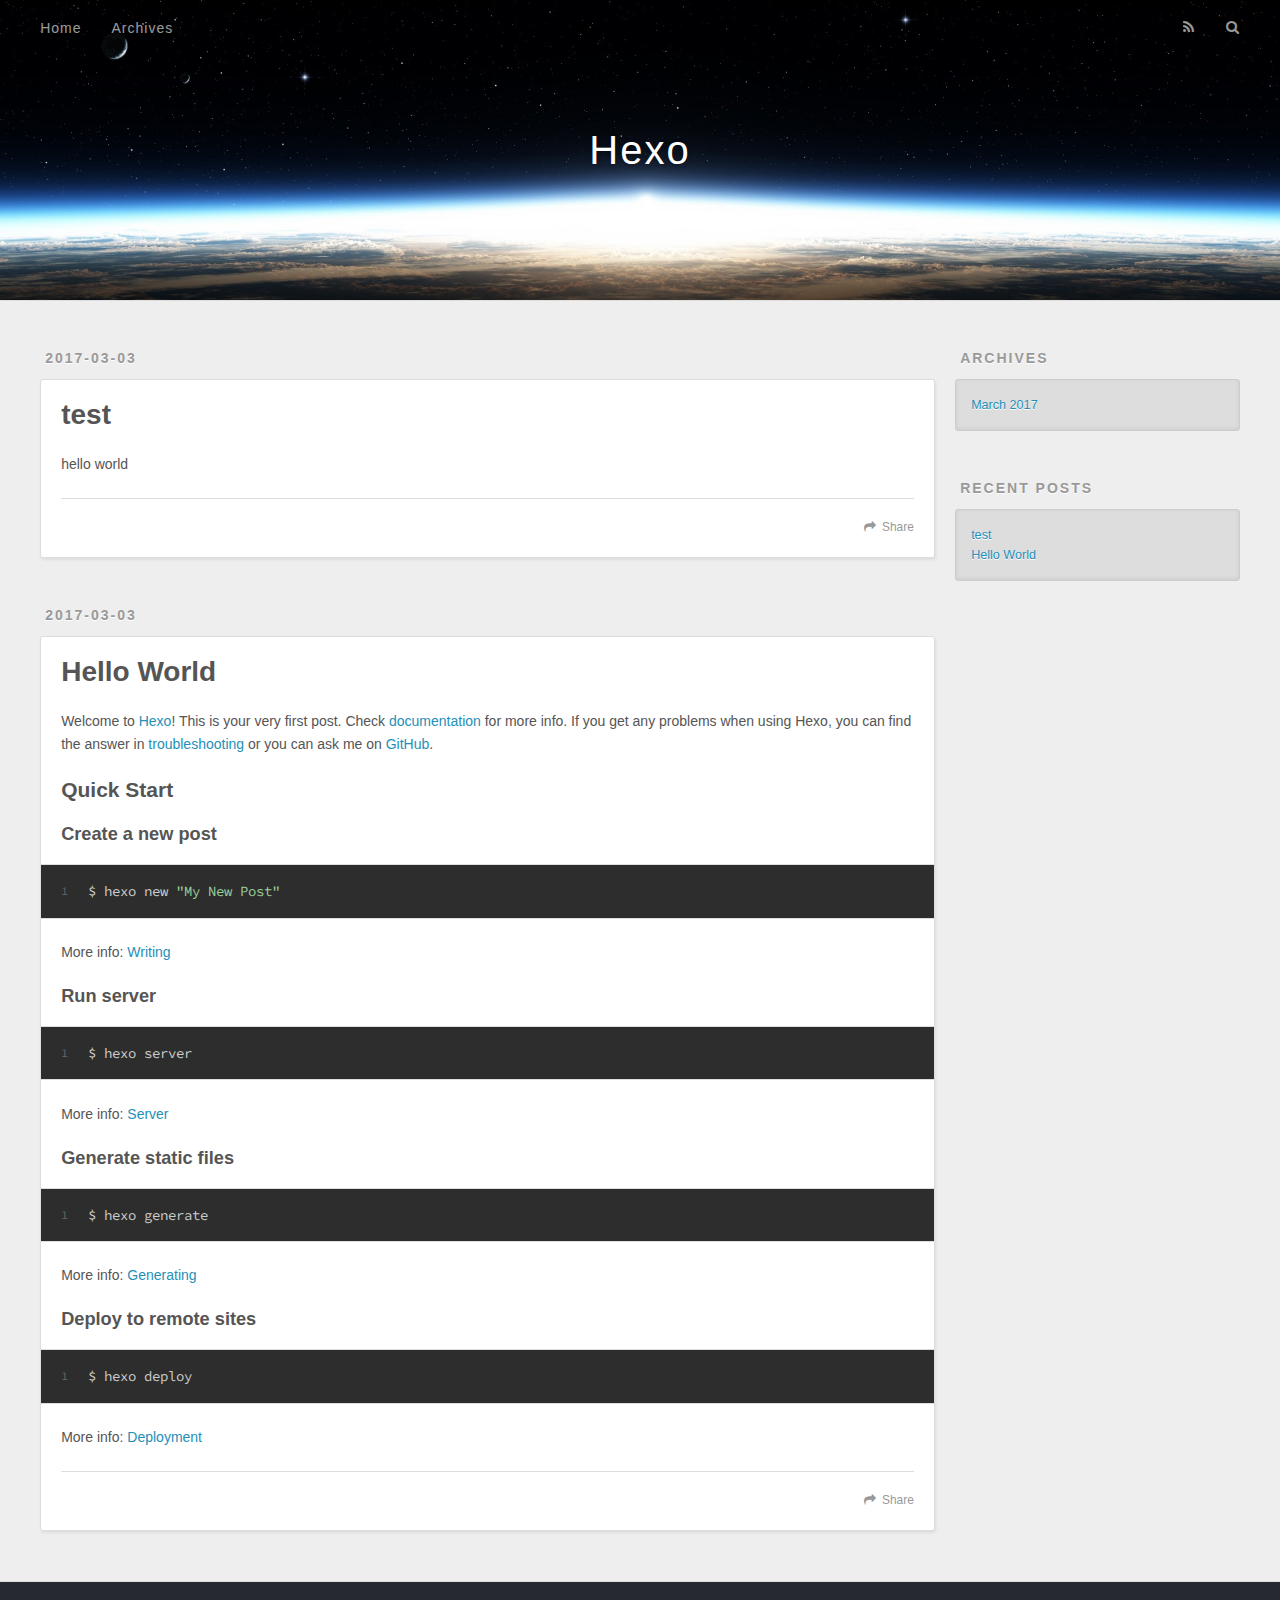
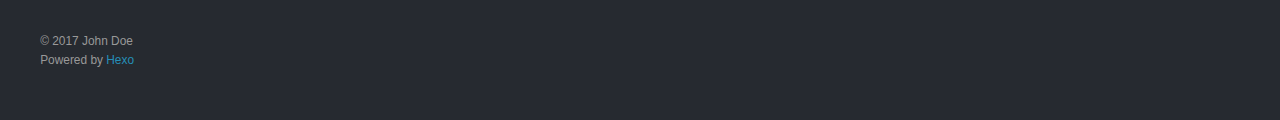
==== index.html @ f80f6c9a "Site updated: 2017-03-03 11:13:42" ====
<!DOCTYPE html>
<html>
<head>
  <meta charset="utf-8">
  
  <title>Hexo</title>
  <meta name="viewport" content="width=device-width, initial-scale=1, maximum-scale=1">
  <meta property="og:type" content="website">
<meta property="og:title" content="Hexo">
<meta property="og:url" content="http://yoursite.com/index.html">
<meta property="og:site_name" content="Hexo">
<meta name="twitter:card" content="summary">
<meta name="twitter:title" content="Hexo">
  
    <link rel="alternate" href="/atom.xml" title="Hexo" type="application/atom+xml">
  
  
    <link rel="icon" href="/favicon.png">
  
  
    <link href="//fonts.googleapis.com/css?family=Source+Code+Pro" rel="stylesheet" type="text/css">
  
  <link rel="stylesheet" href="/css/style.css">
  

</head>

<body>
  <div id="container">
    <div id="wrap">
      <header id="header">
  <div id="banner"></div>
  <div id="header-outer" class="outer">
    <div id="header-title" class="inner">
      <h1 id="logo-wrap">
        <a href="/" id="logo">Hexo</a>
      </h1>
      
    </div>
    <div id="header-inner" class="inner">
      <nav id="main-nav">
        <a id="main-nav-toggle" class="nav-icon"></a>
        
          <a class="main-nav-link" href="/">Home</a>
        
          <a class="main-nav-link" href="/archives">Archives</a>
        
      </nav>
      <nav id="sub-nav">
        
          <a id="nav-rss-link" class="nav-icon" href="/atom.xml" title="RSS Feed"></a>
        
        <a id="nav-search-btn" class="nav-icon" title="Search"></a>
      </nav>
      <div id="search-form-wrap">
        <form action="//google.com/search" method="get" accept-charset="UTF-8" class="search-form"><input type="search" name="q" results="0" class="search-form-input" placeholder="Search"><button type="submit" class="search-form-submit">&#xF002;</button><input type="hidden" name="sitesearch" value="http://yoursite.com"></form>
      </div>
    </div>
  </div>
</header>
      <div class="outer">
        <section id="main">
  
    <article id="post-test" class="article article-type-post" itemscope itemprop="blogPost">
  <div class="article-meta">
    <a href="/2017/03/03/test/" class="article-date">
  <time datetime="2017-03-03T02:25:32.000Z" itemprop="datePublished">2017-03-03</time>
</a>
    
  </div>
  <div class="article-inner">
    
    
      <header class="article-header">
        
  
    <h1 itemprop="name">
      <a class="article-title" href="/2017/03/03/test/">test</a>
    </h1>
  

      </header>
    
    <div class="article-entry" itemprop="articleBody">
      
        <p>hello world</p>

      
    </div>
    <footer class="article-footer">
      <a data-url="http://yoursite.com/2017/03/03/test/" data-id="cizt8wla8000024vtndsvmlhw" class="article-share-link">Share</a>
      
      
    </footer>
  </div>
  
</article>


  
    <article id="post-hello-world" class="article article-type-post" itemscope itemprop="blogPost">
  <div class="article-meta">
    <a href="/2017/03/03/hello-world/" class="article-date">
  <time datetime="2017-03-03T01:52:25.674Z" itemprop="datePublished">2017-03-03</time>
</a>
    
  </div>
  <div class="article-inner">
    
    
      <header class="article-header">
        
  
    <h1 itemprop="name">
      <a class="article-title" href="/2017/03/03/hello-world/">Hello World</a>
    </h1>
  

      </header>
    
    <div class="article-entry" itemprop="articleBody">
      
        <p>Welcome to <a href="https://hexo.io/" target="_blank" rel="external">Hexo</a>! This is your very first post. Check <a href="https://hexo.io/docs/" target="_blank" rel="external">documentation</a> for more info. If you get any problems when using Hexo, you can find the answer in <a href="https://hexo.io/docs/troubleshooting.html" target="_blank" rel="external">troubleshooting</a> or you can ask me on <a href="https://github.com/hexojs/hexo/issues" target="_blank" rel="external">GitHub</a>.</p>
<h2 id="Quick-Start"><a href="#Quick-Start" class="headerlink" title="Quick Start"></a>Quick Start</h2><h3 id="Create-a-new-post"><a href="#Create-a-new-post" class="headerlink" title="Create a new post"></a>Create a new post</h3><figure class="highlight bash"><table><tr><td class="gutter"><pre><div class="line">1</div></pre></td><td class="code"><pre><div class="line">$ hexo new <span class="string">"My New Post"</span></div></pre></td></tr></table></figure>
<p>More info: <a href="https://hexo.io/docs/writing.html" target="_blank" rel="external">Writing</a></p>
<h3 id="Run-server"><a href="#Run-server" class="headerlink" title="Run server"></a>Run server</h3><figure class="highlight bash"><table><tr><td class="gutter"><pre><div class="line">1</div></pre></td><td class="code"><pre><div class="line">$ hexo server</div></pre></td></tr></table></figure>
<p>More info: <a href="https://hexo.io/docs/server.html" target="_blank" rel="external">Server</a></p>
<h3 id="Generate-static-files"><a href="#Generate-static-files" class="headerlink" title="Generate static files"></a>Generate static files</h3><figure class="highlight bash"><table><tr><td class="gutter"><pre><div class="line">1</div></pre></td><td class="code"><pre><div class="line">$ hexo generate</div></pre></td></tr></table></figure>
<p>More info: <a href="https://hexo.io/docs/generating.html" target="_blank" rel="external">Generating</a></p>
<h3 id="Deploy-to-remote-sites"><a href="#Deploy-to-remote-sites" class="headerlink" title="Deploy to remote sites"></a>Deploy to remote sites</h3><figure class="highlight bash"><table><tr><td class="gutter"><pre><div class="line">1</div></pre></td><td class="code"><pre><div class="line">$ hexo deploy</div></pre></td></tr></table></figure>
<p>More info: <a href="https://hexo.io/docs/deployment.html" target="_blank" rel="external">Deployment</a></p>

      
    </div>
    <footer class="article-footer">
      <a data-url="http://yoursite.com/2017/03/03/hello-world/" data-id="cizt8wlae000124vtc6702rj8" class="article-share-link">Share</a>
      
      
    </footer>
  </div>
  
</article>


  

</section>
        
          <aside id="sidebar">
  
    

  
    

  
    
  
    
  <div class="widget-wrap">
    <h3 class="widget-title">Archives</h3>
    <div class="widget">
      <ul class="archive-list"><li class="archive-list-item"><a class="archive-list-link" href="/archives/2017/03/">March 2017</a></li></ul>
    </div>
  </div>


  
    
  <div class="widget-wrap">
    <h3 class="widget-title">Recent Posts</h3>
    <div class="widget">
      <ul>
        
          <li>
            <a href="/2017/03/03/test/">test</a>
          </li>
        
          <li>
            <a href="/2017/03/03/hello-world/">Hello World</a>
          </li>
        
      </ul>
    </div>
  </div>

  
</aside>
        
      </div>
      <footer id="footer">
  
  <div class="outer">
    <div id="footer-info" class="inner">
      &copy; 2017 John Doe<br>
      Powered by <a href="http://hexo.io/" target="_blank">Hexo</a>
    </div>
  </div>
</footer>
    </div>
    <nav id="mobile-nav">
  
    <a href="/" class="mobile-nav-link">Home</a>
  
    <a href="/archives" class="mobile-nav-link">Archives</a>
  
</nav>
    

<script src="//ajax.googleapis.com/ajax/libs/jquery/2.0.3/jquery.min.js"></script>


  <link rel="stylesheet" href="/fancybox/jquery.fancybox.css">
  <script src="/fancybox/jquery.fancybox.pack.js"></script>


<script src="/js/script.js"></script>

  </div>
</body>
</html>
---- css/style.css ----
body {
  width: 100%;
}
body:before,
body:after {
  content: "";
  display: table;
}
body:after {
  clear: both;
}
html,
body,
div,
span,
applet,
object,
iframe,
h1,
h2,
h3,
h4,
h5,
h6,
p,
blockquote,
pre,
a,
abbr,
acronym,
address,
big,
cite,
code,
del,
dfn,
em,
img,
ins,
kbd,
q,
s,
samp,
small,
strike,
strong,
sub,
sup,
tt,
var,
dl,
dt,
dd,
ol,
ul,
li,
fieldset,
form,
label,
legend,
table,
caption,
tbody,
tfoot,
thead,
tr,
th,
td {
  margin: 0;
  padding: 0;
  border: 0;
  outline: 0;
  font-weight: inherit;
  font-style: inherit;
  font-family: inherit;
  font-size: 100%;
  vertical-align: baseline;
}
body {
  line-height: 1;
  color: #000;
  background: #fff;
}
ol,
ul {
  list-style: none;
}
table {
  border-collapse: separate;
  border-spacing: 0;
  vertical-align: middle;
}
caption,
th,
td {
  text-align: left;
  font-weight: normal;
  vertical-align: middle;
}
a img {
  border: none;
}
input,
button {
  margin: 0;
  padding: 0;
}
input::-moz-focus-inner,
button::-moz-focus-inner {
  border: 0;
  padding: 0;
}
@font-face {
  font-family: FontAwesome;
  font-style: normal;
  font-weight: normal;
  src: url("fonts/fontawesome-webfont.eot?v=#4.0.3");
  src: url("fonts/fontawesome-webfont.eot?#iefix&v=#4.0.3") format("embedded-opentype"), url("fonts/fontawesome-webfont.woff?v=#4.0.3") format("woff"), url("fonts/fontawesome-webfont.ttf?v=#4.0.3") format("truetype"), url("fonts/fontawesome-webfont.svg#fontawesomeregular?v=#4.0.3") format("svg");
}
html,
body,
#container {
  height: 100%;
}
body {
  background: #eee;
  font: 14px "Helvetica Neue", Helvetica, Arial, sans-serif;
  -webkit-text-size-adjust: 100%;
}
.outer {
  max-width: 1220px;
  margin: 0 auto;
  padding: 0 20px;
}
.outer:before,
.outer:after {
  content: "";
  display: table;
}
.outer:after {
  clear: both;
}
.inner {
  display: inline;
  float: left;
  width: 98.33333333333333%;
  margin: 0 0.833333333333333%;
}
.left,
.alignleft {
  float: left;
}
.right,
.alignright {
  float: right;
}
.clear {
  clear: both;
}
#container {
  position: relative;
}
.mobile-nav-on {
  overflow: hidden;
}
#wrap {
  height: 100%;
  width: 100%;
  position: absolute;
  top: 0;
  left: 0;
  -webkit-transition: 0.2s ease-out;
  -moz-transition: 0.2s ease-out;
  -ms-transition: 0.2s ease-out;
  transition: 0.2s ease-out;
  z-index: 1;
  background: #eee;
}
.mobile-nav-on #wrap {
  left: 280px;
}
@media screen and (min-width: 768px) {
  #main {
    display: inline;
    float: left;
    width: 73.33333333333333%;
    margin: 0 0.833333333333333%;
  }
}
.article-date,
.article-category-link,
.archive-year,
.widget-title {
  text-decoration: none;
  text-transform: uppercase;
  letter-spacing: 2px;
  color: #999;
  margin-bottom: 1em;
  margin-left: 5px;
  line-height: 1em;
  text-shadow: 0 1px #fff;
  font-weight: bold;
}
.article-inner,
.archive-article-inner {
  background: #fff;
  -webkit-box-shadow: 1px 2px 3px #ddd;
  box-shadow: 1px 2px 3px #ddd;
  border: 1px solid #ddd;
  border-radius: 3px;
}
.article-entry h1,
.widget h1 {
  font-size: 2em;
}
.article-entry h2,
.widget h2 {
  font-size: 1.5em;
}
.article-entry h3,
.widget h3 {
  font-size: 1.3em;
}
.article-entry h4,
.widget h4 {
  font-size: 1.2em;
}
.article-entry h5,
.widget h5 {
  font-size: 1em;
}
.article-entry h6,
.widget h6 {
  font-size: 1em;
  color: #999;
}
.article-entry hr,
.widget hr {
  border: 1px dashed #ddd;
}
.article-entry strong,
.widget strong {
  font-weight: bold;
}
.article-entry em,
.widget em,
.article-entry cite,
.widget cite {
  font-style: italic;
}
.article-entry sup,
.widget sup,
.article-entry sub,
.widget sub {
  font-size: 0.75em;
  line-height: 0;
  position: relative;
  vertical-align: baseline;
}
.article-entry sup,
.widget sup {
  top: -0.5em;
}
.article-entry sub,
.widget sub {
  bottom: -0.2em;
}
.article-entry small,
.widget small {
  font-size: 0.85em;
}
.article-entry acronym,
.widget acronym,
.article-entry abbr,
.widget abbr {
  border-bottom: 1px dotted;
}
.article-entry ul,
.widget ul,
.article-entry ol,
.widget ol,
.article-entry dl,
.widget dl {
  margin: 0 20px;
  line-height: 1.6em;
}
.article-entry ul ul,
.widget ul ul,
.article-entry ol ul,
.widget ol ul,
.article-entry ul ol,
.widget ul ol,
.article-entry ol ol,
.widget ol ol {
  margin-top: 0;
  margin-bottom: 0;
}
.article-entry ul,
.widget ul {
  list-style: disc;
}
.article-entry ol,
.widget ol {
  list-style: decimal;
}
.article-entry dt,
.widget dt {
  font-weight: bold;
}
#header {
  height: 300px;
  position: relative;
  border-bottom: 1px solid #ddd;
}
#header:before,
#header:after {
  content: "";
  position: absolute;
  left: 0;
  right: 0;
  height: 40px;
}
#header:before {
  top: 0;
  background: -webkit-linear-gradient(rgba(0,0,0,0.2), transparent);
  background: -moz-linear-gradient(rgba(0,0,0,0.2), transparent);
  background: -ms-linear-gradient(rgba(0,0,0,0.2), transparent);
  background: linear-gradient(rgba(0,0,0,0.2), transparent);
}
#header:after {
  bottom: 0;
  background: -webkit-linear-gradient(transparent, rgba(0,0,0,0.2));
  background: -moz-linear-gradient(transparent, rgba(0,0,0,0.2));
  background: -ms-linear-gradient(transparent, rgba(0,0,0,0.2));
  background: linear-gradient(transparent, rgba(0,0,0,0.2));
}
#header-outer {
  height: 100%;
  position: relative;
}
#header-inner {
  position: relative;
  overflow: hidden;
}
#banner {
  position: absolute;
  top: 0;
  left: 0;
  width: 100%;
  height: 100%;
  background: url("images/banner.jpg") center #000;
  -webkit-background-size: cover;
  -moz-background-size: cover;
  background-size: cover;
  z-index: -1;
}
#header-title {
  text-align: center;
  height: 40px;
  position: absolute;
  top: 50%;
  left: 0;
  margin-top: -20px;
}
#logo,
#subtitle {
  text-decoration: none;
  color: #fff;
  font-weight: 300;
  text-shadow: 0 1px 4px rgba(0,0,0,0.3);
}
#logo {
  font-size: 40px;
  line-height: 40px;
  letter-spacing: 2px;
}
#subtitle {
  font-size: 16px;
  line-height: 16px;
  letter-spacing: 1px;
}
#subtitle-wrap {
  margin-top: 16px;
}
#main-nav {
  float: left;
  margin-left: -15px;
}
.nav-icon,
.main-nav-link {
  float: left;
  color: #fff;
  opacity: 0.6;
  text-decoration: none;
  text-shadow: 0 1px rgba(0,0,0,0.2);
  -webkit-transition: opacity 0.2s;
  -moz-transition: opacity 0.2s;
  -ms-transition: opacity 0.2s;
  transition: opacity 0.2s;
  display: block;
  padding: 20px 15px;
}
.nav-icon:hover,
.main-nav-link:hover {
  opacity: 1;
}
.nav-icon {
  font-family: FontAwesome;
  text-align: center;
  font-size: 14px;
  width: 14px;
  height: 14px;
  padding: 20px 15px;
  position: relative;
  cursor: pointer;
}
.main-nav-link {
  font-weight: 300;
  letter-spacing: 1px;
}
@media screen and (max-width: 479px) {
  .main-nav-link {
    display: none;
  }
}
#main-nav-toggle {
  display: none;
}
#main-nav-toggle:before {
  content: "\f0c9";
}
@media screen and (max-width: 479px) {
  #main-nav-toggle {
    display: block;
  }
}
#sub-nav {
  float: right;
  margin-right: -15px;
}
#nav-rss-link:before {
  content: "\f09e";
}
#nav-search-btn:before {
  content: "\f002";
}
#search-form-wrap {
  position: absolute;
  top: 15px;
  width: 150px;
  height: 30px;
  right: -150px;
  opacity: 0;
  -webkit-transition: 0.2s ease-out;
  -moz-transition: 0.2s ease-out;
  -ms-transition: 0.2s ease-out;
  transition: 0.2s ease-out;
}
#search-form-wrap.on {
  opacity: 1;
  right: 0;
}
@media screen and (max-width: 479px) {
  #search-form-wrap {
    width: 100%;
    right: -100%;
  }
}
.search-form {
  position: absolute;
  top: 0;
  left: 0;
  right: 0;
  background: #fff;
  padding: 5px 15px;
  border-radius: 15px;
  -webkit-box-shadow: 0 0 10px rgba(0,0,0,0.3);
  box-shadow: 0 0 10px rgba(0,0,0,0.3);
}
.search-form-input {
  border: none;
  background: none;
  color: #555;
  width: 100%;
  font: 13px "Helvetica Neue", Helvetica, Arial, sans-serif;
  outline: none;
}
.search-form-input::-webkit-search-results-decoration,
.search-form-input::-webkit-search-cancel-button {
  -webkit-appearance: none;
}
.search-form-submit {
  position: absolute;
  top: 50%;
  right: 10px;
  margin-top: -7px;
  font: 13px FontAwesome;
  border: none;
  background: none;
  color: #bbb;
  cursor: pointer;
}
.search-form-submit:hover,
.search-form-submit:focus {
  color: #777;
}
.article {
  margin: 50px 0;
}
.article-inner {
  overflow: hidden;
}
.article-meta:before,
.article-meta:after {
  content: "";
  display: table;
}
.article-meta:after {
  clear: both;
}
.article-date {
  float: left;
}
.article-category {
  float: left;
  line-height: 1em;
  color: #ccc;
  text-shadow: 0 1px #fff;
  margin-left: 8px;
}
.article-category:before {
  content: "\2022";
}
.article-category-link {
  margin: 0 12px 1em;
}
.article-header {
  padding: 20px 20px 0;
}
.article-title {
  text-decoration: none;
  font-size: 2em;
  font-weight: bold;
  color: #555;
  line-height: 1.1em;
  -webkit-transition: color 0.2s;
  -moz-transition: color 0.2s;
  -ms-transition: color 0.2s;
  transition: color 0.2s;
}
a.article-title:hover {
  color: #258fb8;
}
.article-entry {
  color: #555;
  padding: 0 20px;
}
.article-entry:before,
.article-entry:after {
  content: "";
  display: table;
}
.article-entry:after {
  clear: both;
}
.article-entry p,
.article-entry table {
  line-height: 1.6em;
  margin: 1.6em 0;
}
.article-entry h1,
.article-entry h2,
.article-entry h3,
.article-entry h4,
.article-entry h5,
.article-entry h6 {
  font-weight: bold;
}
.article-entry h1,
.article-entry h2,
.article-entry h3,
.article-entry h4,
.article-entry h5,
.article-entry h6 {
  line-height: 1.1em;
  margin: 1.1em 0;
}
.article-entry a {
  color: #258fb8;
  text-decoration: none;
}
.article-entry a:hover {
  text-decoration: underline;
}
.article-entry ul,
.article-entry ol,
.article-entry dl {
  margin-top: 1.6em;
  margin-bottom: 1.6em;
}
.article-entry img,
.article-entry video {
  max-width: 100%;
  height: auto;
  display: block;
  margin: auto;
}
.article-entry iframe {
  border: none;
}
.article-entry table {
  width: 100%;
  border-collapse: collapse;
  border-spacing: 0;
}
.article-entry th {
  font-weight: bold;
  border-bottom: 3px solid #ddd;
  padding-bottom: 0.5em;
}
.article-entry td {
  border-bottom: 1px solid #ddd;
  padding: 10px 0;
}
.article-entry blockquote {
  font-family: Georgia, "Times New Roman", serif;
  font-size: 1.4em;
  margin: 1.6em 20px;
  text-align: center;
}
.article-entry blockquote footer {
  font-size: 14px;
  margin: 1.6em 0;
  font-family: "Helvetica Neue", Helvetica, Arial, sans-serif;
}
.article-entry blockquote footer cite:before {
  content: "—";
  padding: 0 0.5em;
}
.article-entry .pullquote {
  text-align: left;
  width: 45%;
  margin: 0;
}
.article-entry .pullquote.left {
  margin-left: 0.5em;
  margin-right: 1em;
}
.article-entry .pullquote.right {
  margin-right: 0.5em;
  margin-left: 1em;
}
.article-entry .caption {
  color: #999;
  display: block;
  font-size: 0.9em;
  margin-top: 0.5em;
  position: relative;
  text-align: center;
}
.article-entry .video-container {
  position: relative;
  padding-top: 56.25%;
  height: 0;
  overflow: hidden;
}
.article-entry .video-container iframe,
.article-entry .video-container object,
.article-entry .video-container embed {
  position: absolute;
  top: 0;
  left: 0;
  width: 100%;
  height: 100%;
  margin-top: 0;
}
.article-more-link a {
  display: inline-block;
  line-height: 1em;
  padding: 6px 15px;
  border-radius: 15px;
  background: #eee;
  color: #999;
  text-shadow: 0 1px #fff;
  text-decoration: none;
}
.article-more-link a:hover {
  background: #258fb8;
  color: #fff;
  text-decoration: none;
  text-shadow: 0 1px #1e7293;
}
.article-footer {
  font-size: 0.85em;
  line-height: 1.6em;
  border-top: 1px solid #ddd;
  padding-top: 1.6em;
  margin: 0 20px 20px;
}
.article-footer:before,
.article-footer:after {
  content: "";
  display: table;
}
.article-footer:after {
  clear: both;
}
.article-footer a {
  color: #999;
  text-decoration: none;
}
.article-footer a:hover {
  color: #555;
}
.article-tag-list-item {
  float: left;
  margin-right: 10px;
}
.article-tag-list-link:before {
  content: "#";
}
.article-comment-link {
  float: right;
}
.article-comment-link:before {
  content: "\f075";
  font-family: FontAwesome;
  padding-right: 8px;
}
.article-share-link {
  cursor: pointer;
  float: right;
  margin-left: 20px;
}
.article-share-link:before {
  content: "\f064";
  font-family: FontAwesome;
  padding-right: 6px;
}
#article-nav {
  position: relative;
}
#article-nav:before,
#article-nav:after {
  content: "";
  display: table;
}
#article-nav:after {
  clear: both;
}
@media screen and (min-width: 768px) {
  #article-nav {
    margin: 50px 0;
  }
  #article-nav:before {
    width: 8px;
    height: 8px;
    position: absolute;
    top: 50%;
    left: 50%;
    margin-top: -4px;
    margin-left: -4px;
    content: "";
    border-radius: 50%;
    background: #ddd;
    -webkit-box-shadow: 0 1px 2px #fff;
    box-shadow: 0 1px 2px #fff;
  }
}
.article-nav-link-wrap {
  text-decoration: none;
  text-shadow: 0 1px #fff;
  color: #999;
  -webkit-box-sizing: border-box;
  -moz-box-sizing: border-box;
  box-sizing: border-box;
  margin-top: 50px;
  text-align: center;
  display: block;
}
.article-nav-link-wrap:hover {
  color: #555;
}
@media screen and (min-width: 768px) {
  .article-nav-link-wrap {
    width: 50%;
    margin-top: 0;
  }
}
@media screen and (min-width: 768px) {
  #article-nav-newer {
    float: left;
    text-align: right;
    padding-right: 20px;
  }
}
@media screen and (min-width: 768px) {
  #article-nav-older {
    float: right;
    text-align: left;
    padding-left: 20px;
  }
}
.article-nav-caption {
  text-transform: uppercase;
  letter-spacing: 2px;
  color: #ddd;
  line-height: 1em;
  font-weight: bold;
}
#article-nav-newer .article-nav-caption {
  margin-right: -2px;
}
.article-nav-title {
  font-size: 0.85em;
  line-height: 1.6em;
  margin-top: 0.5em;
}
.article-share-box {
  position: absolute;
  display: none;
  background: #fff;
  -webkit-box-shadow: 1px 2px 10px rgba(0,0,0,0.2);
  box-shadow: 1px 2px 10px rgba(0,0,0,0.2);
  border-radius: 3px;
  margin-left: -145px;
  overflow: hidden;
  z-index: 1;
}
.article-share-box.on {
  display: block;
}
.article-share-input {
  width: 100%;
  background: none;
  -webkit-box-sizing: border-box;
  -moz-box-sizing: border-box;
  box-sizing: border-box;
  font: 14px "Helvetica Neue", Helvetica, Arial, sans-serif;
  padding: 0 15px;
  color: #555;
  outline: none;
  border: 1px solid #ddd;
  border-radius: 3px 3px 0 0;
  height: 36px;
  line-height: 36px;
}
.article-share-links {
  background: #eee;
}
.article-share-links:before,
.article-share-links:after {
  content: "";
  display: table;
}
.article-share-links:after {
  clear: both;
}
.article-share-twitter,
.article-share-facebook,
.article-share-pinterest,
.article-share-google {
  width: 50px;
  height: 36px;
  display: block;
  float: left;
  position: relative;
  color: #999;
  text-shadow: 0 1px #fff;
}
.article-share-twitter:before,
.article-share-facebook:before,
.article-share-pinterest:before,
.article-share-google:before {
  font-size: 20px;
  font-family: FontAwesome;
  width: 20px;
  height: 20px;
  position: absolute;
  top: 50%;
  left: 50%;
  margin-top: -10px;
  margin-left: -10px;
  text-align: center;
}
.article-share-twitter:hover,
.article-share-facebook:hover,
.article-share-pinterest:hover,
.article-share-google:hover {
  color: #fff;
}
.article-share-twitter:before {
  content: "\f099";
}
.article-share-twitter:hover {
  background: #00aced;
  text-shadow: 0 1px #008abe;
}
.article-share-facebook:before {
  content: "\f09a";
}
.article-share-facebook:hover {
  background: #3b5998;
  text-shadow: 0 1px #2f477a;
}
.article-share-pinterest:before {
  content: "\f0d2";
}
.article-share-pinterest:hover {
  background: #cb2027;
  text-shadow: 0 1px #a21a1f;
}
.article-share-google:before {
  content: "\f0d5";
}
.article-share-google:hover {
  background: #dd4b39;
  text-shadow: 0 1px #be3221;
}
.article-gallery {
  background: #000;
  position: relative;
}
.article-gallery-photos {
  position: relative;
  overflow: hidden;
}
.article-gallery-img {
  display: none;
  max-width: 100%;
}
.article-gallery-img:first-child {
  display: block;
}
.article-gallery-img.loaded {
  position: absolute;
  display: block;
}
.article-gallery-img img {
  display: block;
  max-width: 100%;
  margin: 0 auto;
}
#comments {
  background: #fff;
  -webkit-box-shadow: 1px 2px 3px #ddd;
  box-shadow: 1px 2px 3px #ddd;
  padding: 20px;
  border: 1px solid #ddd;
  border-radius: 3px;
  margin: 50px 0;
}
#comments a {
  color: #258fb8;
}
.archives-wrap {
  margin: 50px 0;
}
.archives:before,
.archives:after {
  content: "";
  display: table;
}
.archives:after {
  clear: both;
}
.archive-year-wrap {
  margin-bottom: 1em;
}
.archives {
  -webkit-column-gap: 10px;
  -moz-column-gap: 10px;
  column-gap: 10px;
}
@media screen and (min-width: 480px) and (max-width: 767px) {
  .archives {
    -webkit-column-count: 2;
    -moz-column-count: 2;
    column-count: 2;
  }
}
@media screen and (min-width: 768px) {
  .archives {
    -webkit-column-count: 3;
    -moz-column-count: 3;
    column-count: 3;
  }
}
.archive-article {
  -webkit-column-break-inside: avoid;
  page-break-inside: avoid;
  overflow: hidden;
  break-inside: avoid-column;
}
.archive-article-inner {
  padding: 10px;
  margin-bottom: 15px;
}
.archive-article-title {
  text-decoration: none;
  font-weight: bold;
  color: #555;
  -webkit-transition: color 0.2s;
  -moz-transition: color 0.2s;
  -ms-transition: color 0.2s;
  transition: color 0.2s;
  line-height: 1.6em;
}
.archive-article-title:hover {
  color: #258fb8;
}
.archive-article-footer {
  margin-top: 1em;
}
.archive-article-date {
  color: #999;
  text-decoration: none;
  font-size: 0.85em;
  line-height: 1em;
  margin-bottom: 0.5em;
  display: block;
}
#page-nav {
  margin: 50px auto;
  background: #fff;
  -webkit-box-shadow: 1px 2px 3px #ddd;
  box-shadow: 1px 2px 3px #ddd;
  border: 1px solid #ddd;
  border-radius: 3px;
  text-align: center;
  color: #999;
  overflow: hidden;
}
#page-nav:before,
#page-nav:after {
  content: "";
  display: table;
}
#page-nav:after {
  clear: both;
}
#page-nav a,
#page-nav span {
  padding: 10px 20px;
  line-height: 1;
  height: 2ex;
}
#page-nav a {
  color: #999;
  text-decoration: none;
}
#page-nav a:hover {
  background: #999;
  color: #fff;
}
#page-nav .prev {
  float: left;
}
#page-nav .next {
  float: right;
}
#page-nav .page-number {
  display: inline-block;
}
@media screen and (max-width: 479px) {
  #page-nav .page-number {
    display: none;
  }
}
#page-nav .current {
  color: #555;
  font-weight: bold;
}
#page-nav .space {
  color: #ddd;
}
#footer {
  background: #262a30;
  padding: 50px 0;
  border-top: 1px solid #ddd;
  color: #999;
}
#footer a {
  color: #258fb8;
  text-decoration: none;
}
#footer a:hover {
  text-decoration: underline;
}
#footer-info {
  line-height: 1.6em;
  font-size: 0.85em;
}
.article-entry pre,
.article-entry .highlight {
  background: #2d2d2d;
  margin: 0 -20px;
  padding: 15px 20px;
  border-style: solid;
  border-color: #ddd;
  border-width: 1px 0;
  overflow: auto;
  color: #ccc;
  line-height: 22.400000000000002px;
}
.article-entry .highlight .gutter pre,
.article-entry .gist .gist-file .gist-data .line-numbers {
  color: #666;
  font-size: 0.85em;
}
.article-entry pre,
.article-entry code {
  font-family: "Source Code Pro", Consolas, Monaco, Menlo, Consolas, monospace;
}
.article-entry code {
  background: #eee;
  text-shadow: 0 1px #fff;
  padding: 0 0.3em;
}
.article-entry pre code {
  background: none;
  text-shadow: none;
  padding: 0;
}
.article-entry .highlight pre {
  border: none;
  margin: 0;
  padding: 0;
}
.article-entry .highlight table {
  margin: 0;
  width: auto;
}
.article-entry .highlight td {
  border: none;
  padding: 0;
}
.article-entry .highlight figcaption {
  font-size: 0.85em;
  color: #999;
  line-height: 1em;
  margin-bottom: 1em;
}
.article-entry .highlight figcaption:before,
.article-entry .highlight figcaption:after {
  content: "";
  display: table;
}
.article-entry .highlight figcaption:after {
  clear: both;
}
.article-entry .highlight figcaption a {
  float: right;
}
.article-entry .highlight .gutter pre {
  text-align: right;
  padding-right: 20px;
}
.article-entry .highlight .line {
  height: 22.400000000000002px;
}
.article-entry .highlight .line.marked {
  background: #515151;
}
.article-entry .gist {
  margin: 0 -20px;
  border-style: solid;
  border-color: #ddd;
  border-width: 1px 0;
  background: #2d2d2d;
  padding: 15px 20px 15px 0;
}
.article-entry .gist .gist-file {
  border: none;
  font-family: "Source Code Pro", Consolas, Monaco, Menlo, Consolas, monospace;
  margin: 0;
}
.article-entry .gist .gist-file .gist-data {
  background: none;
  border: none;
}
.article-entry .gist .gist-file .gist-data .line-numbers {
  background: none;
  border: none;
  padding: 0 20px 0 0;
}
.article-entry .gist .gist-file .gist-data .line-data {
  padding: 0 !important;
}
.article-entry .gist .gist-file .highlight {
  margin: 0;
  padding: 0;
  border: none;
}
.article-entry .gist .gist-file .gist-meta {
  background: #2d2d2d;
  color: #999;
  font: 0.85em "Helvetica Neue", Helvetica, Arial, sans-serif;
  text-shadow: 0 0;
  padding: 0;
  margin-top: 1em;
  margin-left: 20px;
}
.article-entry .gist .gist-file .gist-meta a {
  color: #258fb8;
  font-weight: normal;
}
.article-entry .gist .gist-file .gist-meta a:hover {
  text-decoration: underline;
}
pre .comment,
pre .title {
  color: #999;
}
pre .variable,
pre .attribute,
pre .tag,
pre .regexp,
pre .ruby .constant,
pre .xml .tag .title,
pre .xml .pi,
pre .xml .doctype,
pre .html .doctype,
pre .css .id,
pre .css .class,
pre .css .pseudo {
  color: #f2777a;
}
pre .number,
pre .preprocessor,
pre .built_in,
pre .literal,
pre .params,
pre .constant {
  color: #f99157;
}
pre .class,
pre .ruby .class .title,
pre .css .rules .attribute {
  color: #9c9;
}
pre .string,
pre .value,
pre .inheritance,
pre .header,
pre .ruby .symbol,
pre .xml .cdata {
  color: #9c9;
}
pre .css .hexcolor {
  color: #6cc;
}
pre .function,
pre .python .decorator,
pre .python .title,
pre .ruby .function .title,
pre .ruby .title .keyword,
pre .perl .sub,
pre .javascript .title,
pre .coffeescript .title {
  color: #69c;
}
pre .keyword,
pre .javascript .function {
  color: #c9c;
}
@media screen and (max-width: 479px) {
  #mobile-nav {
    position: absolute;
    top: 0;
    left: 0;
    width: 280px;
    height: 100%;
    background: #191919;
    border-right: 1px solid #fff;
  }
}
@media screen and (max-width: 479px) {
  .mobile-nav-link {
    display: block;
    color: #999;
    text-decoration: none;
    padding: 15px 20px;
    font-weight: bold;
  }
  .mobile-nav-link:hover {
    color: #fff;
  }
}
@media screen and (min-width: 768px) {
  #sidebar {
    display: inline;
    float: left;
    width: 23.333333333333332%;
    margin: 0 0.833333333333333%;
  }
}
.widget-wrap {
  margin: 50px 0;
}
.widget {
  color: #777;
  text-shadow: 0 1px #fff;
  background: #ddd;
  -webkit-box-shadow: 0 -1px 4px #ccc inset;
  box-shadow: 0 -1px 4px #ccc inset;
  border: 1px solid #ccc;
  padding: 15px;
  border-radius: 3px;
}
.widget a {
  color: #258fb8;
  text-decoration: none;
}
.widget a:hover {
  text-decoration: underline;
}
.widget ul ul,
.widget ol ul,
.widget dl ul,
.widget ul ol,
.widget ol ol,
.widget dl ol,
.widget ul dl,
.widget ol dl,
.widget dl dl {
  margin-left: 15px;
  list-style: disc;
}
.widget {
  line-height: 1.6em;
  word-wrap: break-word;
  font-size: 0.9em;
}
.widget ul,
.widget ol {
  list-style: none;
  margin: 0;
}
.widget ul ul,
.widget ol ul,
.widget ul ol,
.widget ol ol {
  margin: 0 20px;
}
.widget ul ul,
.widget ol ul {
  list-style: disc;
}
.widget ul ol,
.widget ol ol {
  list-style: decimal;
}
.category-list-count,
.tag-list-count,
.archive-list-count {
  padding-left: 5px;
  color: #999;
  font-size: 0.85em;
}
.category-list-count:before,
.tag-list-count:before,
.archive-list-count:before {
  content: "(";
}
.category-list-count:after,
.tag-list-count:after,
.archive-list-count:after {
  content: ")";
}
.tagcloud a {
  margin-right: 5px;
  display: inline-block;
}
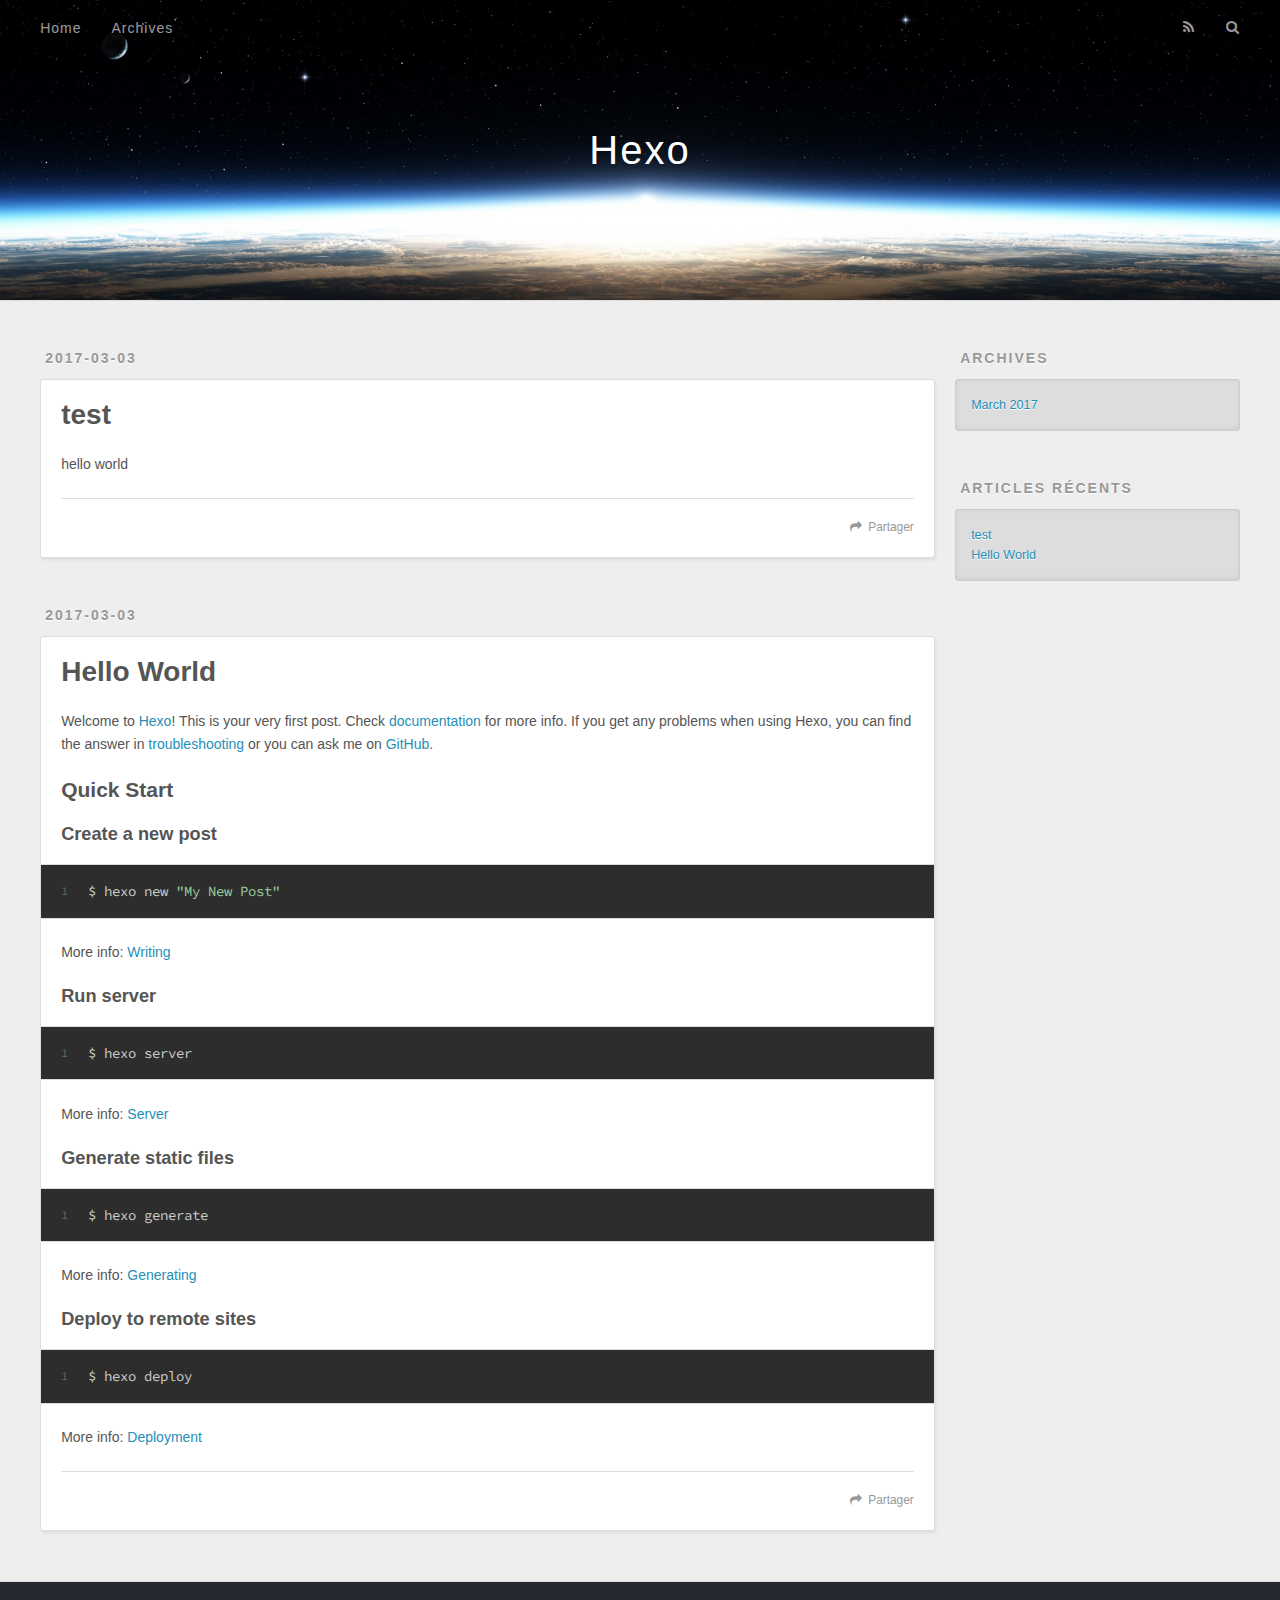
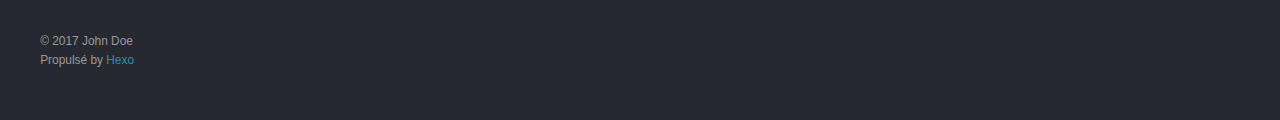
==== commit 1ec4bac0: "Site updated: 2017-03-03 11:23:34" ====
--- a/index.html
+++ b/index.html
@@ -48,9 +48,9 @@
       </nav>
       <nav id="sub-nav">
         
-          <a id="nav-rss-link" class="nav-icon" href="/atom.xml" title="RSS Feed"></a>
-        
-        <a id="nav-search-btn" class="nav-icon" title="Search"></a>
+          <a id="nav-rss-link" class="nav-icon" href="/atom.xml" title="Flux RSS"></a>
+        
+        <a id="nav-search-btn" class="nav-icon" title="Rechercher"></a>
       </nav>
       <div id="search-form-wrap">
         <form action="//google.com/search" method="get" accept-charset="UTF-8" class="search-form"><input type="search" name="q" results="0" class="search-form-input" placeholder="Search"><button type="submit" class="search-form-submit">&#xF002;</button><input type="hidden" name="sitesearch" value="http://yoursite.com"></form>
@@ -88,7 +88,7 @@
       
     </div>
     <footer class="article-footer">
-      <a data-url="http://yoursite.com/2017/03/03/test/" data-id="cizt8wla8000024vtndsvmlhw" class="article-share-link">Share</a>
+      <a data-url="http://yoursite.com/2017/03/03/test/" data-id="cizt99dj00001s0vts0b7ni4d" class="article-share-link">Partager</a>
       
       
     </footer>
@@ -133,7 +133,7 @@
       
     </div>
     <footer class="article-footer">
-      <a data-url="http://yoursite.com/2017/03/03/hello-world/" data-id="cizt8wlae000124vtc6702rj8" class="article-share-link">Share</a>
+      <a data-url="http://yoursite.com/2017/03/03/hello-world/" data-id="cizt99div0000s0vtsj65zqpt" class="article-share-link">Partager</a>
       
       
     </footer>
@@ -168,7 +168,7 @@
   
     
   <div class="widget-wrap">
-    <h3 class="widget-title">Recent Posts</h3>
+    <h3 class="widget-title">Articles récents</h3>
     <div class="widget">
       <ul>
         
@@ -193,7 +193,7 @@
   <div class="outer">
     <div id="footer-info" class="inner">
       &copy; 2017 John Doe<br>
-      Powered by <a href="http://hexo.io/" target="_blank">Hexo</a>
+      Propulsé by <a href="http://hexo.io/" target="_blank">Hexo</a>
     </div>
   </div>
 </footer>
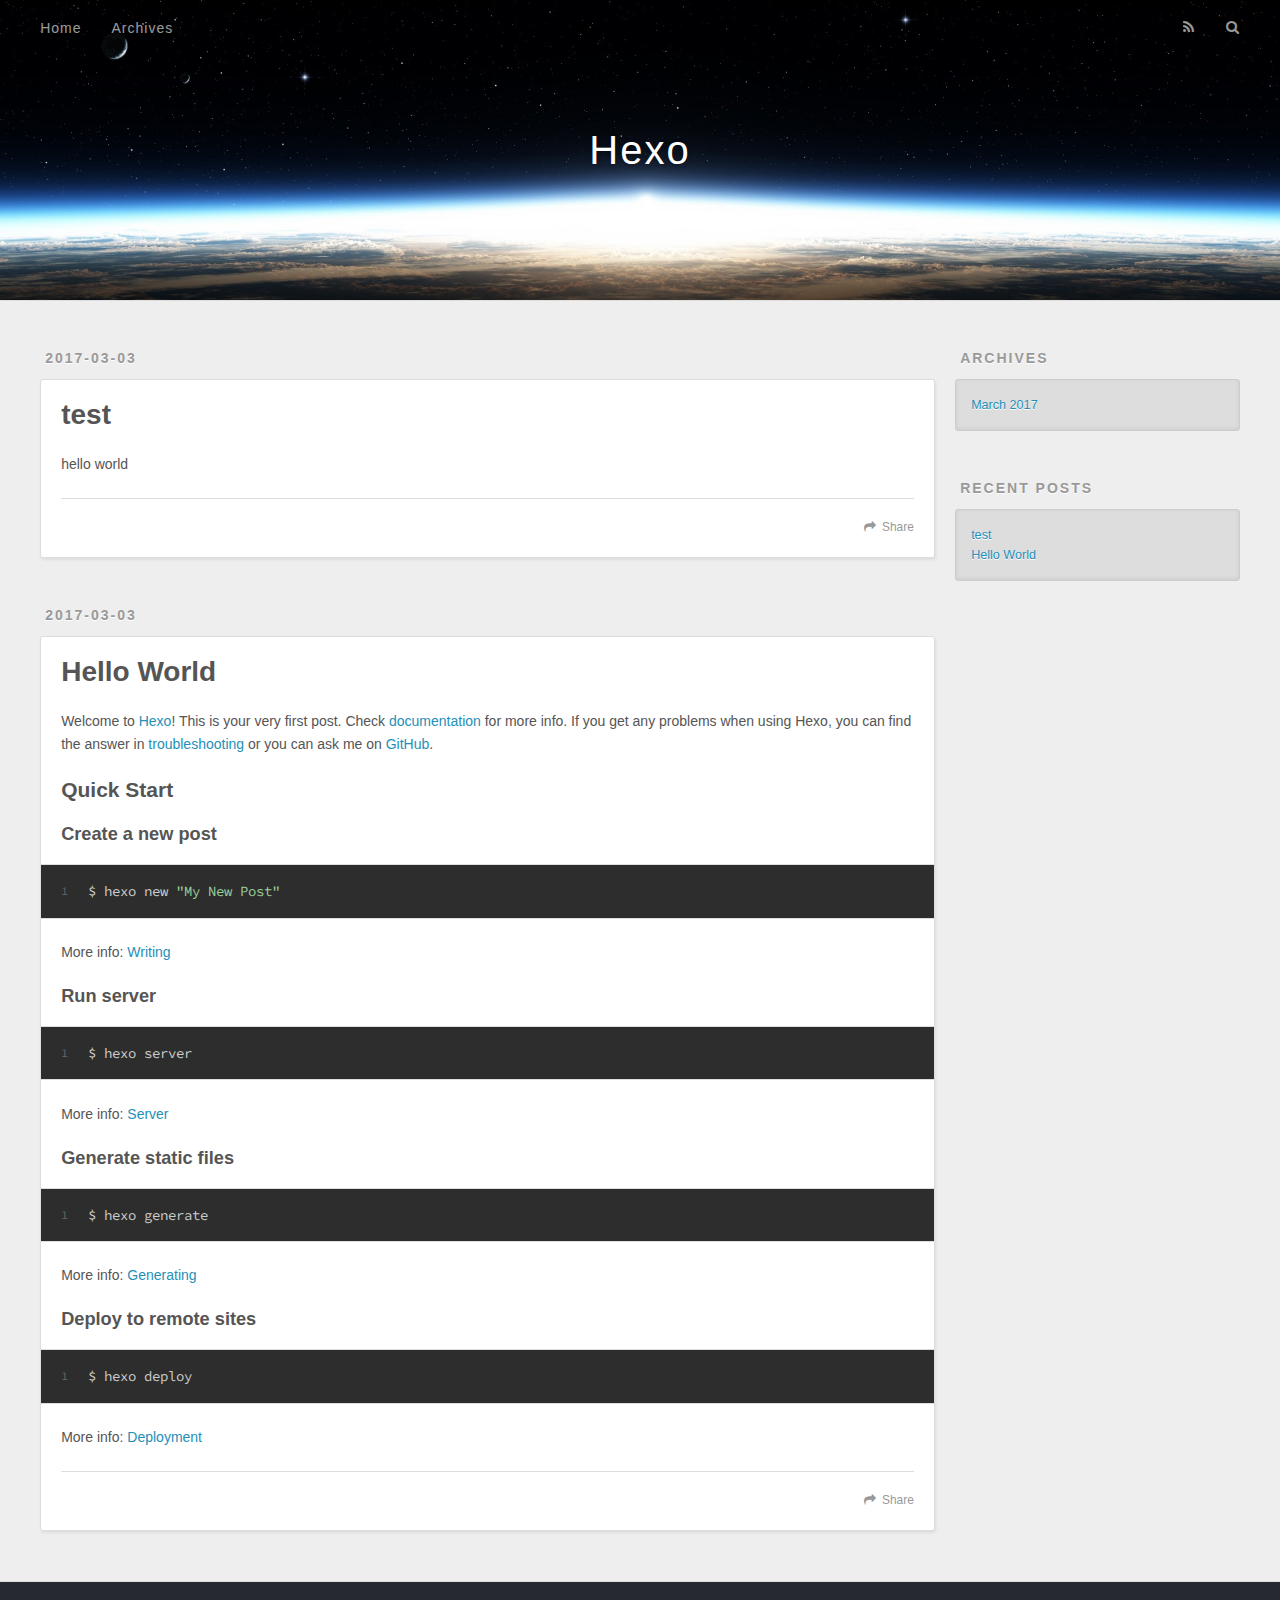
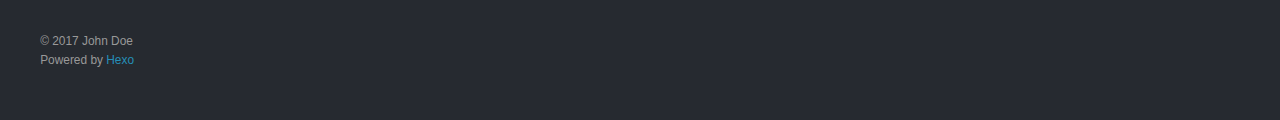
==== commit 4a912ea1: "Site updated: 2017-03-03 11:27:02" ====
--- a/index.html
+++ b/index.html
@@ -48,9 +48,9 @@
       </nav>
       <nav id="sub-nav">
         
-          <a id="nav-rss-link" class="nav-icon" href="/atom.xml" title="Flux RSS"></a>
-        
-        <a id="nav-search-btn" class="nav-icon" title="Rechercher"></a>
+          <a id="nav-rss-link" class="nav-icon" href="/atom.xml" title="RSS Feed"></a>
+        
+        <a id="nav-search-btn" class="nav-icon" title="Search"></a>
       </nav>
       <div id="search-form-wrap">
         <form action="//google.com/search" method="get" accept-charset="UTF-8" class="search-form"><input type="search" name="q" results="0" class="search-form-input" placeholder="Search"><button type="submit" class="search-form-submit">&#xF002;</button><input type="hidden" name="sitesearch" value="http://yoursite.com"></form>
@@ -88,7 +88,7 @@
       
     </div>
     <footer class="article-footer">
-      <a data-url="http://yoursite.com/2017/03/03/test/" data-id="cizt99dj00001s0vts0b7ni4d" class="article-share-link">Partager</a>
+      <a data-url="http://yoursite.com/2017/03/03/test/" data-id="cizt9dukz0001wcvtt7himctu" class="article-share-link">Share</a>
       
       
     </footer>
@@ -133,7 +133,7 @@
       
     </div>
     <footer class="article-footer">
-      <a data-url="http://yoursite.com/2017/03/03/hello-world/" data-id="cizt99div0000s0vtsj65zqpt" class="article-share-link">Partager</a>
+      <a data-url="http://yoursite.com/2017/03/03/hello-world/" data-id="cizt9dukt0000wcvto6o0dkvq" class="article-share-link">Share</a>
       
       
     </footer>
@@ -168,7 +168,7 @@
   
     
   <div class="widget-wrap">
-    <h3 class="widget-title">Articles récents</h3>
+    <h3 class="widget-title">Recent Posts</h3>
     <div class="widget">
       <ul>
         
@@ -193,7 +193,7 @@
   <div class="outer">
     <div id="footer-info" class="inner">
       &copy; 2017 John Doe<br>
-      Propulsé by <a href="http://hexo.io/" target="_blank">Hexo</a>
+      Powered by <a href="http://hexo.io/" target="_blank">Hexo</a>
     </div>
   </div>
 </footer>
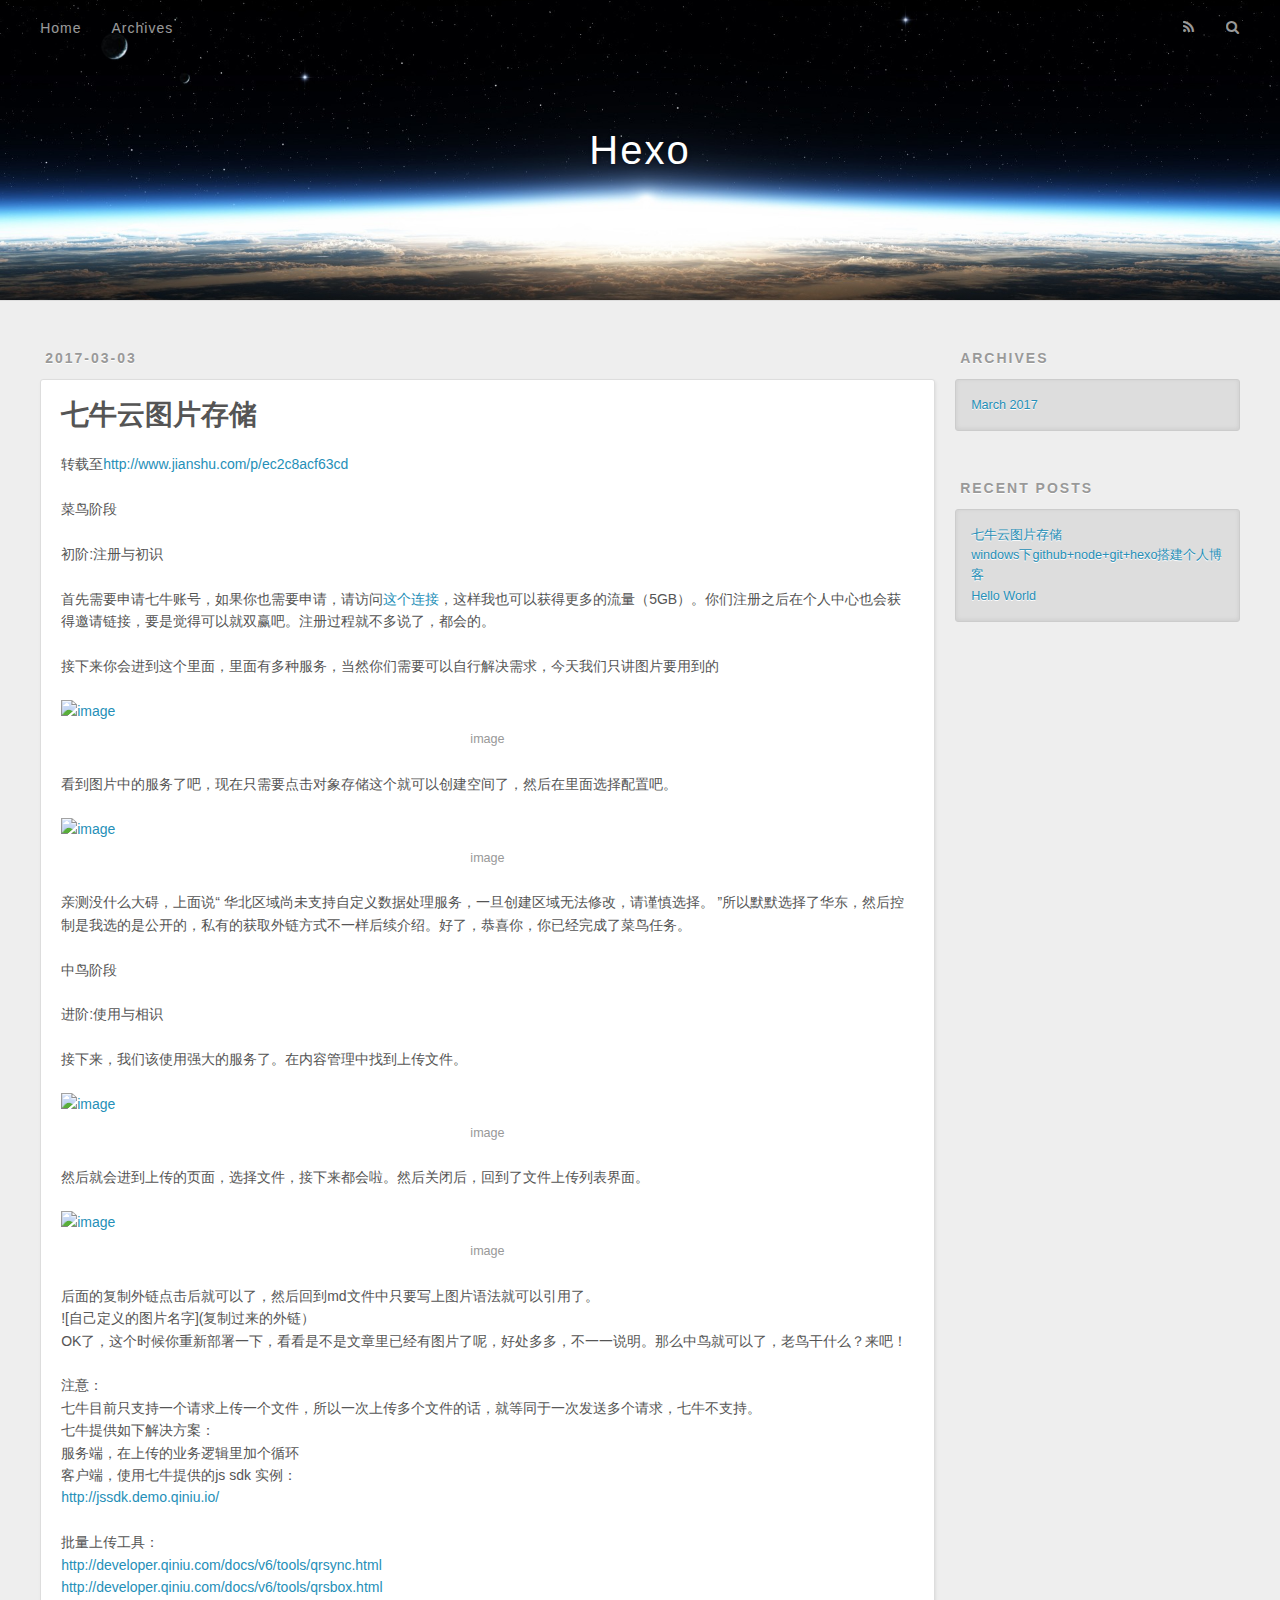
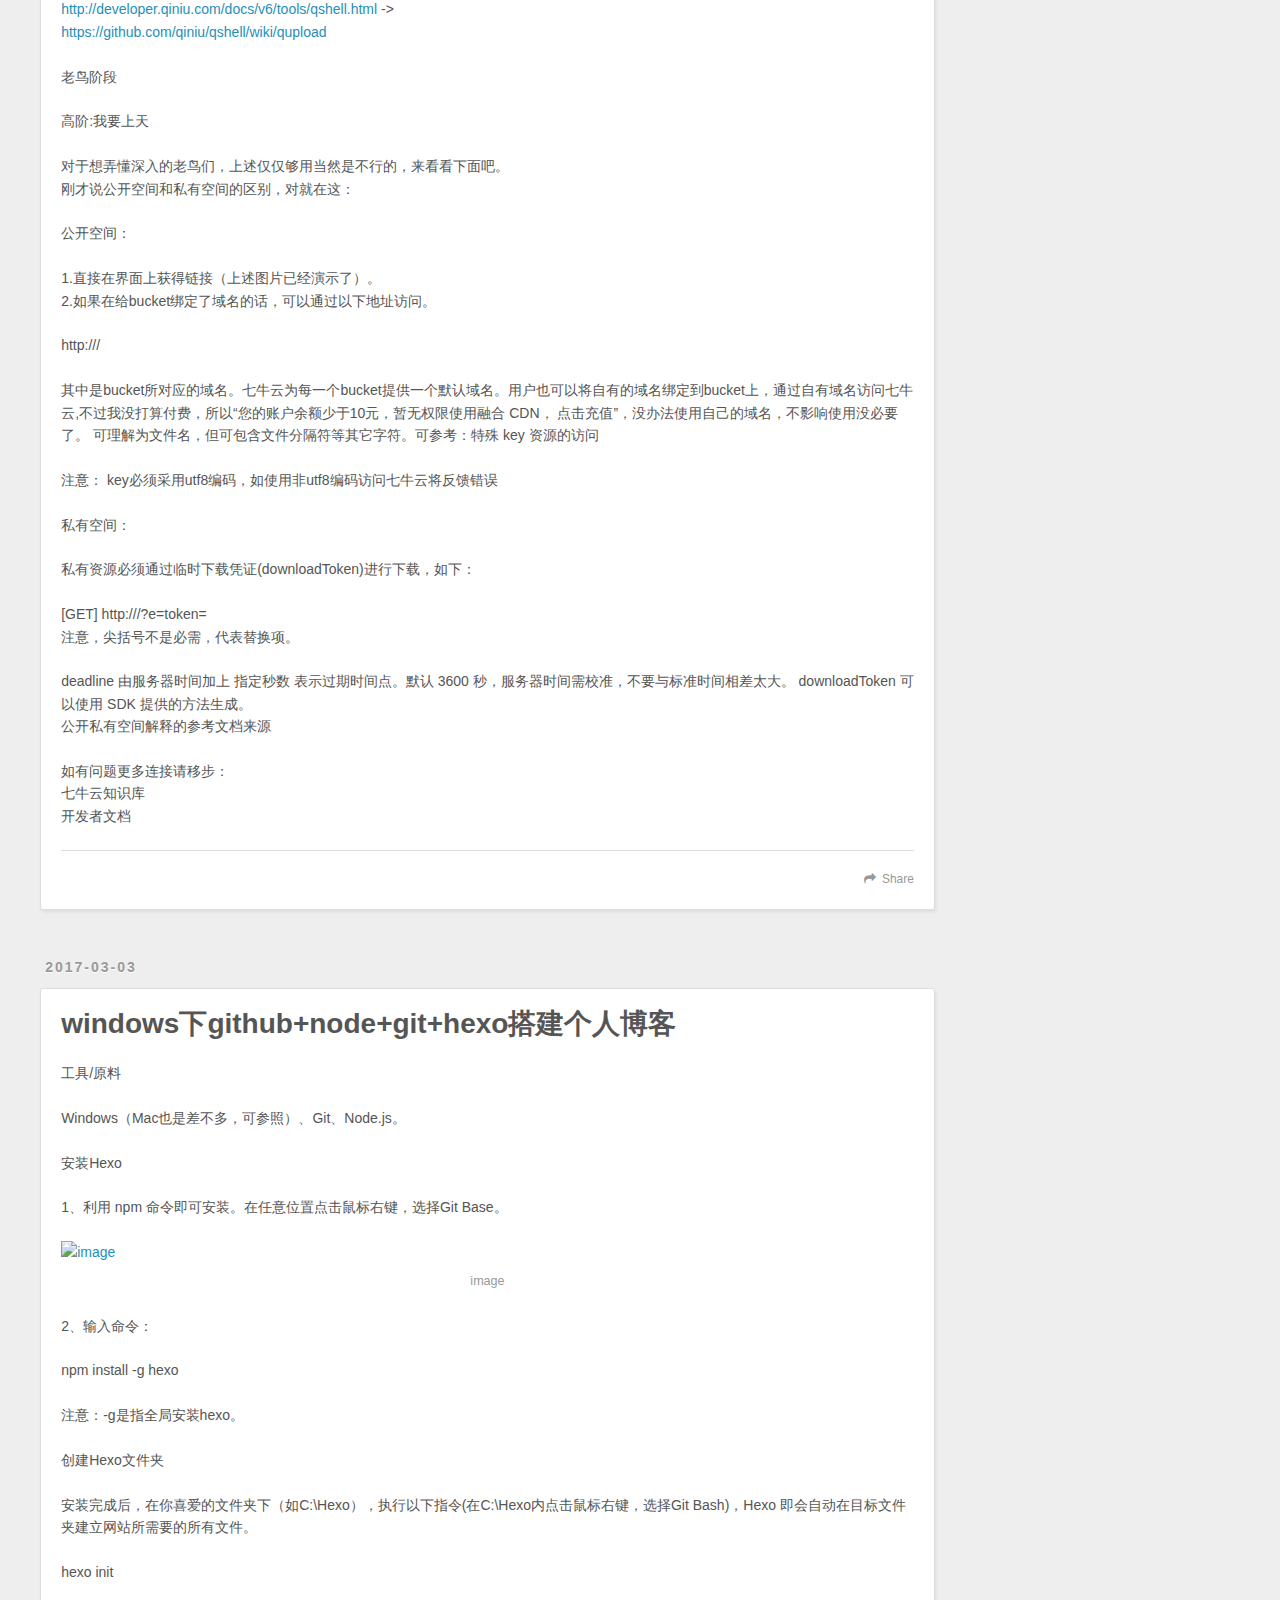
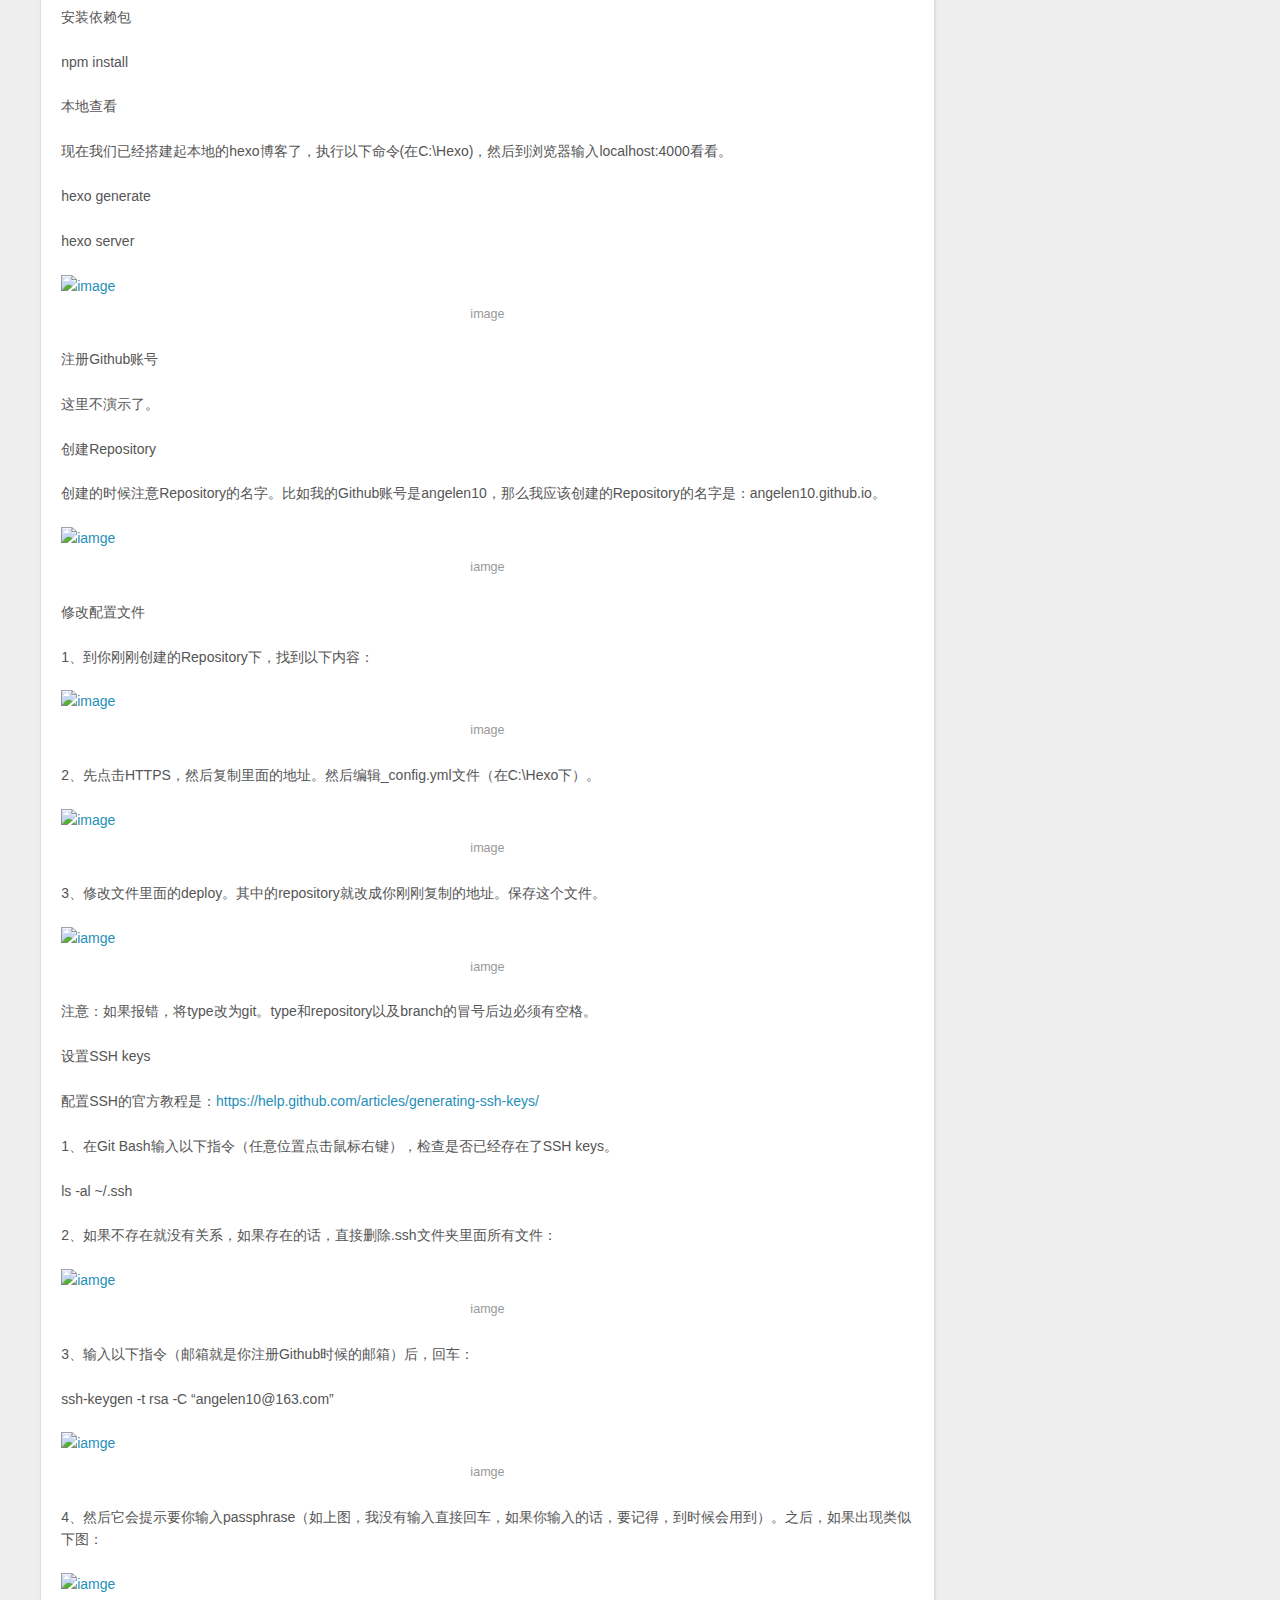
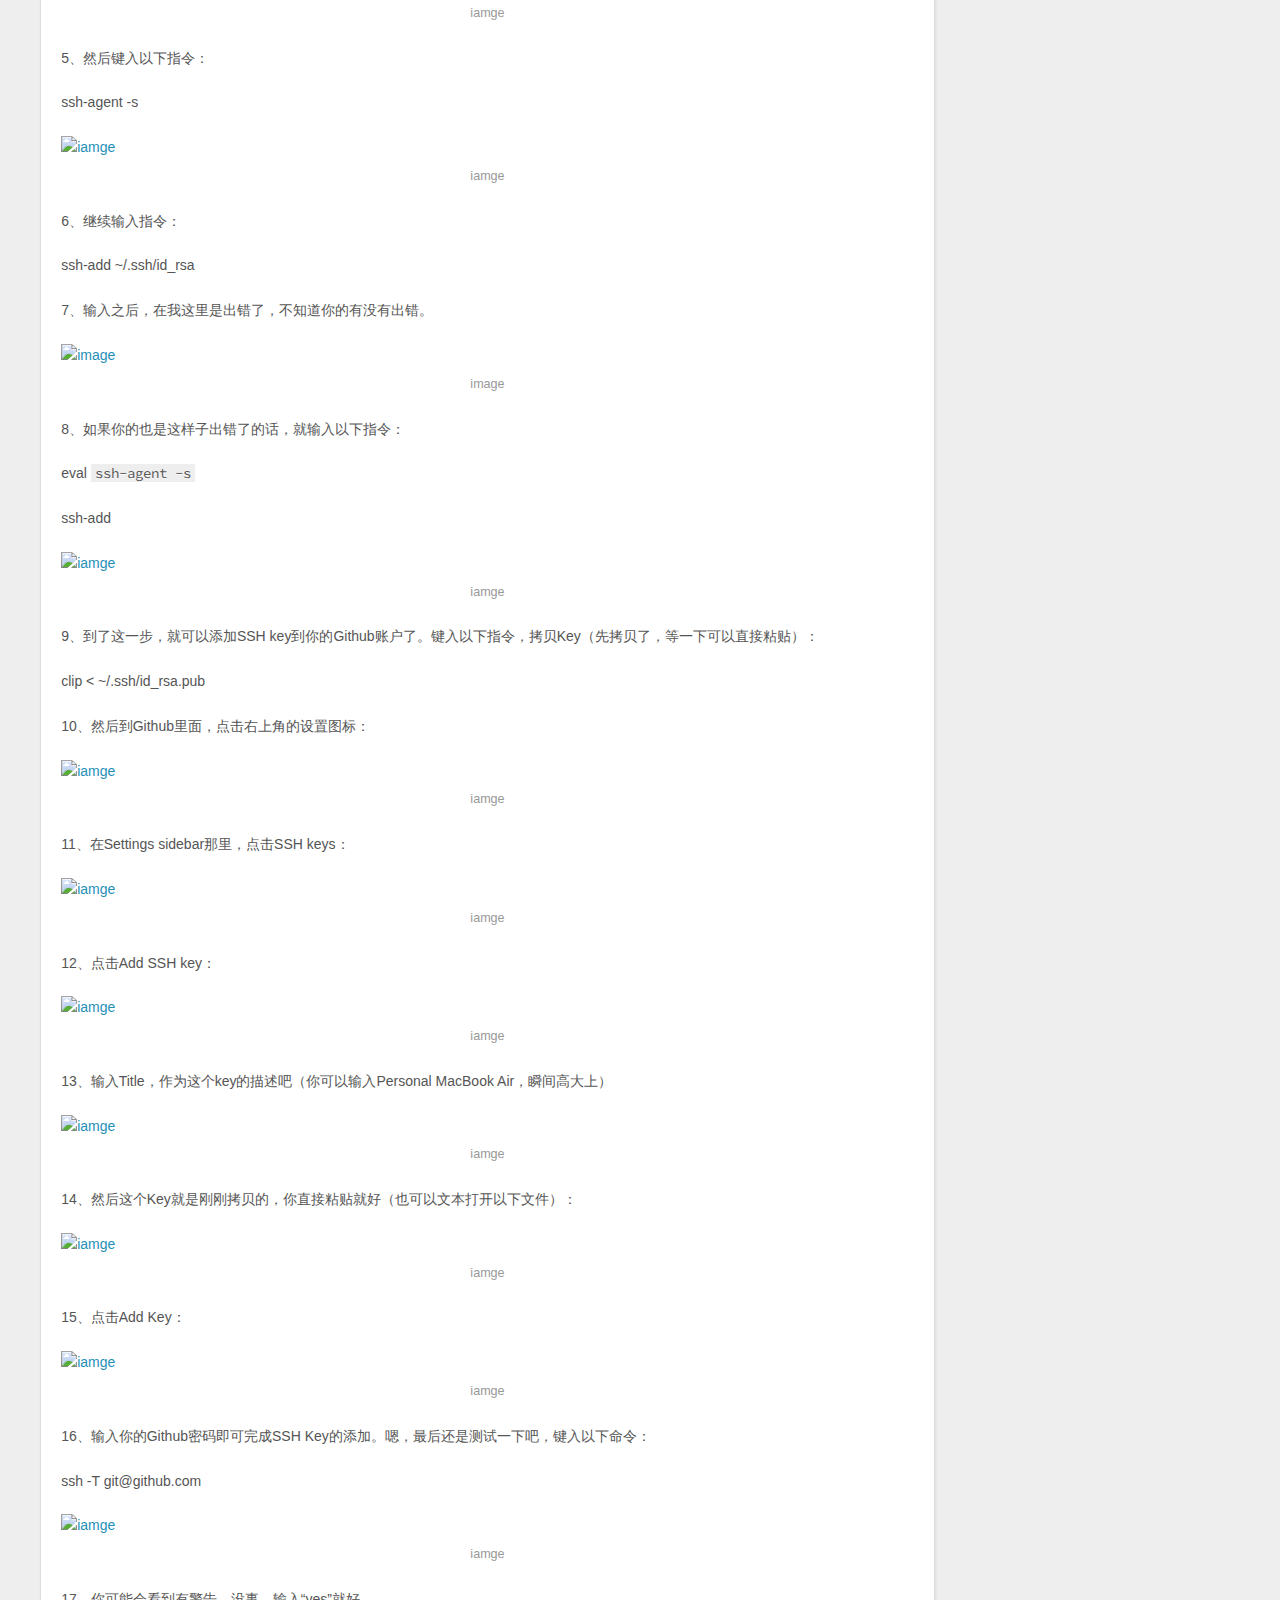
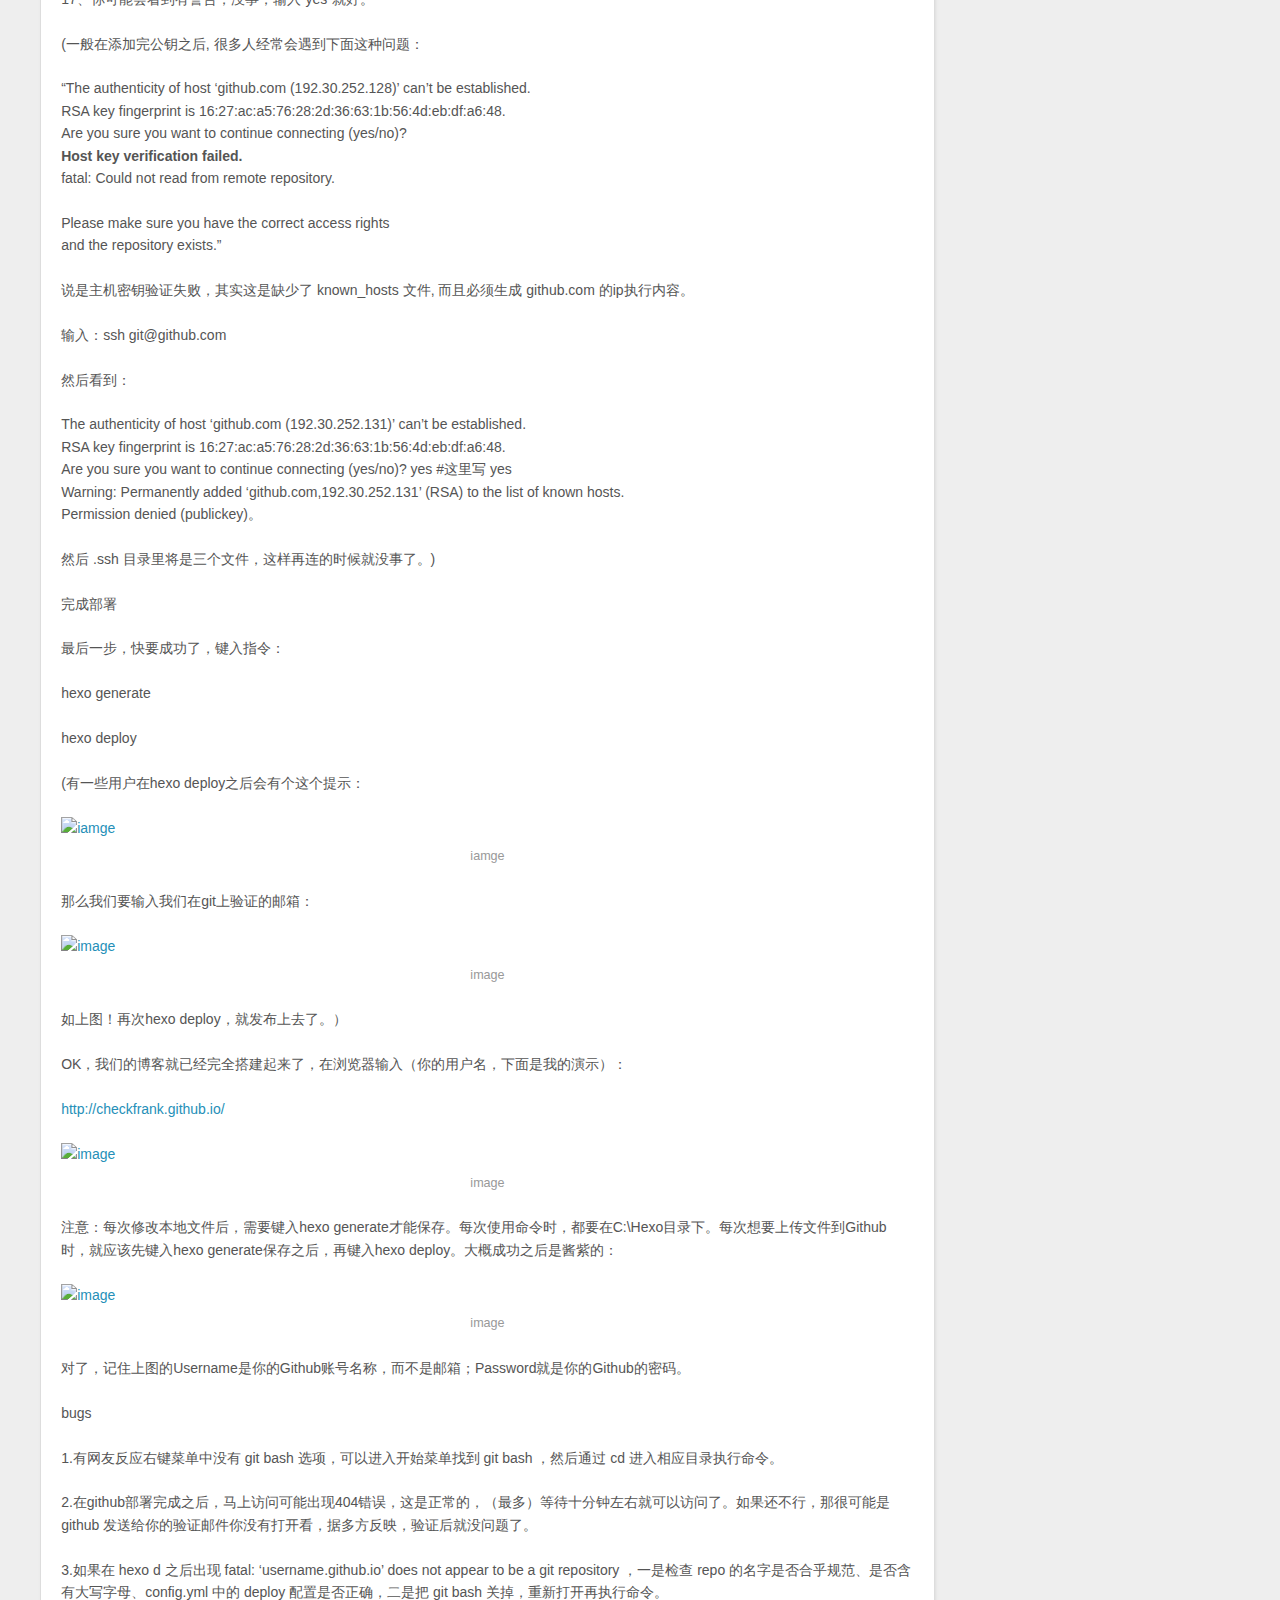
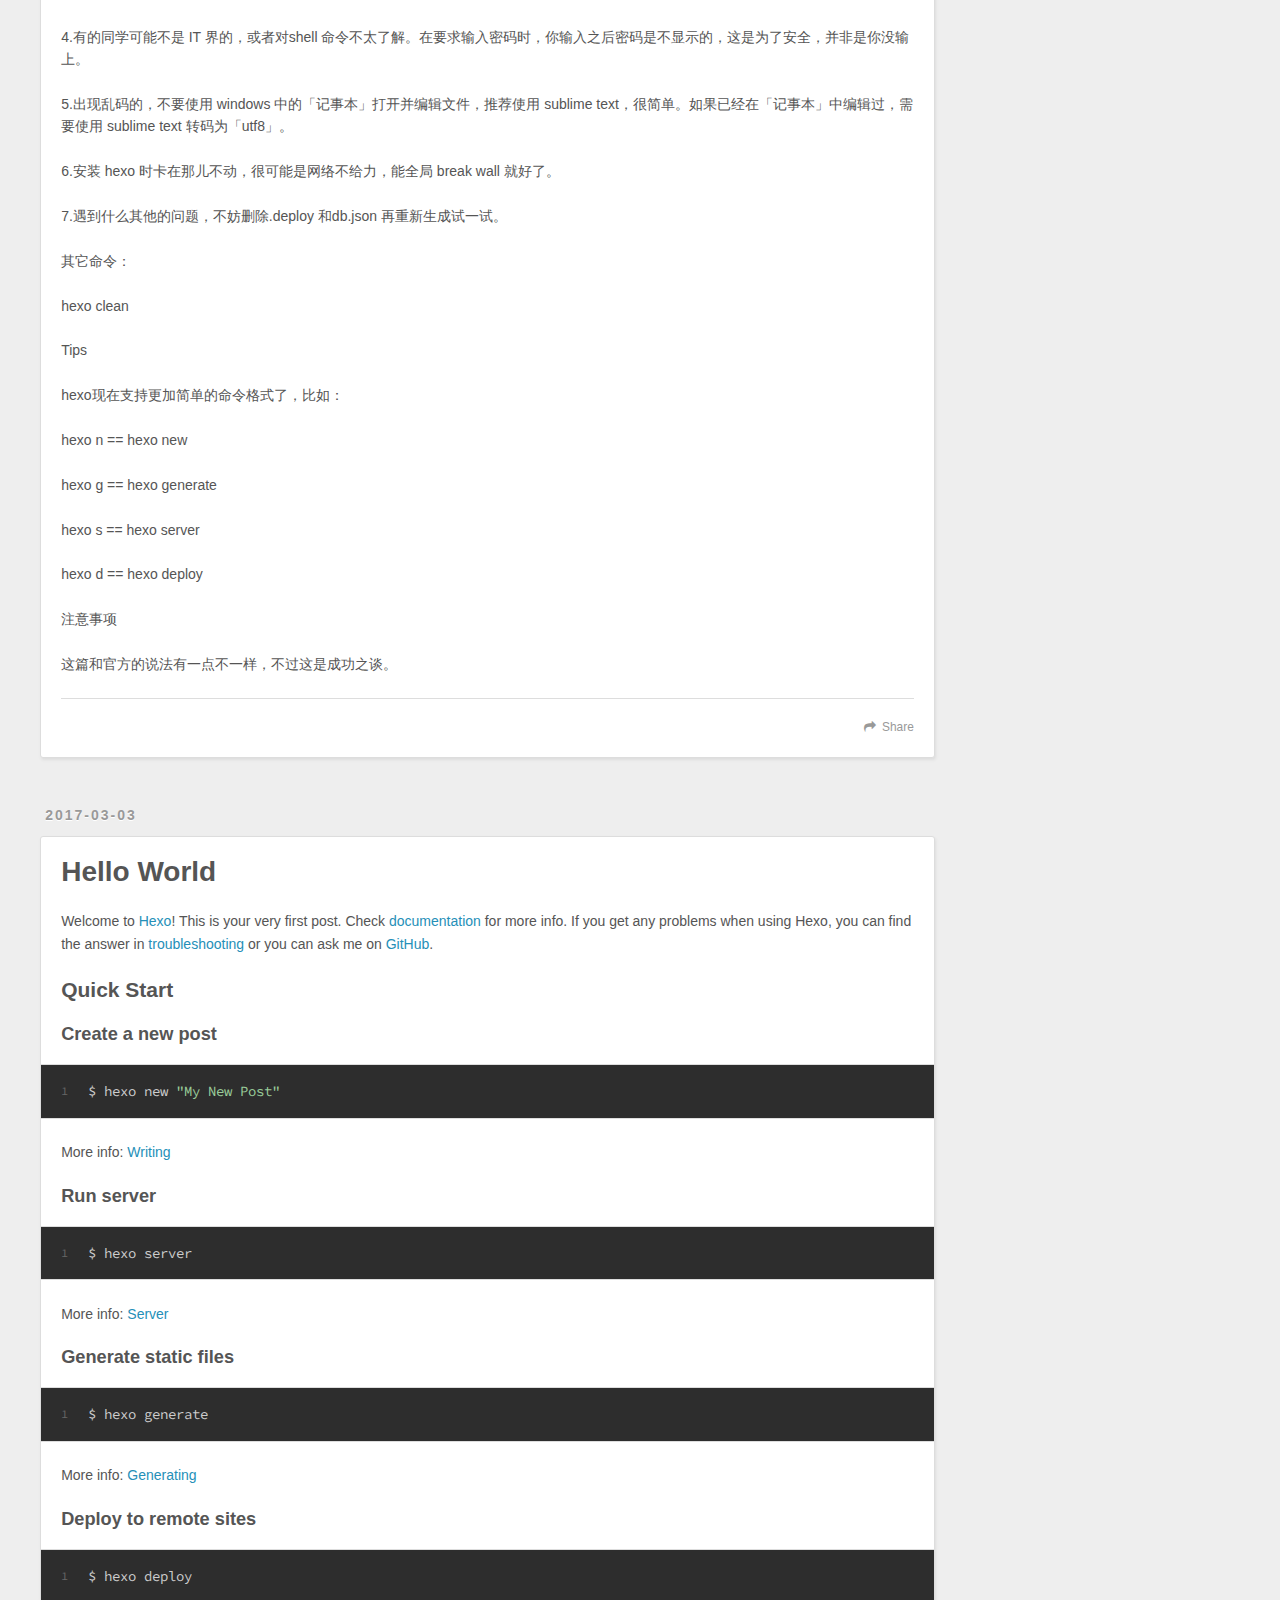
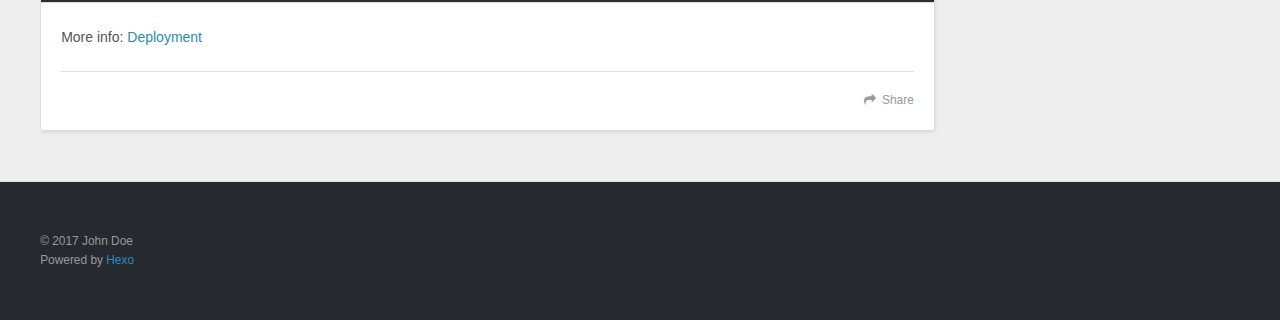
==== commit e058b3d1: "Site updated: 2017-03-03 15:37:38" ====
--- a/index.html
+++ b/index.html
@@ -61,9 +61,76 @@
       <div class="outer">
         <section id="main">
   
-    <article id="post-test" class="article article-type-post" itemscope itemprop="blogPost">
+    <article id="post-七牛云图片存储" class="article article-type-post" itemscope itemprop="blogPost">
   <div class="article-meta">
-    <a href="/2017/03/03/test/" class="article-date">
+    <a href="/2017/03/03/七牛云图片存储/" class="article-date">
+  <time datetime="2017-03-03T07:35:32.000Z" itemprop="datePublished">2017-03-03</time>
+</a>
+    
+  </div>
+  <div class="article-inner">
+    
+    
+      <header class="article-header">
+        
+  
+    <h1 itemprop="name">
+      <a class="article-title" href="/2017/03/03/七牛云图片存储/">七牛云图片存储</a>
+    </h1>
+  
+
+      </header>
+    
+    <div class="article-entry" itemprop="articleBody">
+      
+        <p>转载至<a href="http://www.jianshu.com/p/ec2c8acf63cd" target="_blank" rel="external">http://www.jianshu.com/p/ec2c8acf63cd</a></p>
+<p>菜鸟阶段</p>
+<p>初阶:注册与初识</p>
+<p>首先需要申请七牛账号，如果你也需要申请，请访问<a href="https://portal.qiniu.com/signup?code=3li1yiwtbd3ki" target="_blank" rel="external">这个连接</a>，这样我也可以获得更多的流量（5GB）。你们注册之后在个人中心也会获得邀请链接，要是觉得可以就双赢吧。注册过程就不多说了，都会的。</p>
+<p>接下来你会进到这个里面，里面有多种服务，当然你们需要可以自行解决需求，今天我们只讲图片要用到的</p>
+<p><img src="http://upload-images.jianshu.io/upload_images/3305482-776049bf088bbf06.png?imageMogr2/auto-orient/strip%7CimageView2/2/w/1240" alt="image"></p>
+<p>看到图片中的服务了吧，现在只需要点击对象存储这个就可以创建空间了，然后在里面选择配置吧。</p>
+<p><img src="http://upload-images.jianshu.io/upload_images/3305482-bd3c360707aff31a.png?imageMogr2/auto-orient/strip%7CimageView2/2/w/1240" alt="image"></p>
+<p>亲测没什么大碍，上面说“ 华北区域尚未支持自定义数据处理服务，一旦创建区域无法修改，请谨慎选择。 ”所以默默选择了华东，然后控制是我选的是公开的，私有的获取外链方式不一样后续介绍。好了，恭喜你，你已经完成了菜鸟任务。</p>
+<p>中鸟阶段</p>
+<p>进阶:使用与相识</p>
+<p>接下来，我们该使用强大的服务了。在内容管理中找到上传文件。</p>
+<p><img src="http://om89n3k0y.bkt.clouddn.com/QQ%E6%88%AA%E5%9B%BE20170303153235.png" alt="image"></p>
+<p>然后就会进到上传的页面，选择文件，接下来都会啦。然后关闭后，回到了文件上传列表界面。</p>
+<p><img src="http://upload-images.jianshu.io/upload_images/3305482-6c33aa4af501ade4.png?imageMogr2/auto-orient/strip%7CimageView2/2/w/1240" alt="image"></p>
+<p>后面的复制外链点击后就可以了，然后回到md文件中只要写上图片语法就可以引用了。<br>![自己定义的图片名字](复制过来的外链）<br>OK了，这个时候你重新部署一下，看看是不是文章里已经有图片了呢，好处多多，不一一说明。那么中鸟就可以了，老鸟干什么？来吧！</p>
+<p>注意：<br>七牛目前只支持一个请求上传一个文件，所以一次上传多个文件的话，就等同于一次发送多个请求，七牛不支持。<br>七牛提供如下解决方案：<br>服务端，在上传的业务逻辑里加个循环<br>客户端，使用七牛提供的js sdk 实例：<br><a href="http://jssdk.demo.qiniu.io/" target="_blank" rel="external">http://jssdk.demo.qiniu.io/</a></p>
+<p>批量上传工具：<br><a href="http://developer.qiniu.com/docs/v6/tools/qrsync.html" target="_blank" rel="external">http://developer.qiniu.com/docs/v6/tools/qrsync.html</a><br><a href="http://developer.qiniu.com/docs/v6/tools/qrsbox.html" target="_blank" rel="external">http://developer.qiniu.com/docs/v6/tools/qrsbox.html</a><br><a href="http://developer.qiniu.com/docs/v6/tools/qshell.html" target="_blank" rel="external">http://developer.qiniu.com/docs/v6/tools/qshell.html</a> -&gt;<br><a href="https://github.com/qiniu/qshell/wiki/qupload" target="_blank" rel="external">https://github.com/qiniu/qshell/wiki/qupload</a></p>
+<p>老鸟阶段</p>
+<p>高阶:我要上天</p>
+<p>对于想弄懂深入的老鸟们，上述仅仅够用当然是不行的，来看看下面吧。<br>刚才说公开空间和私有空间的区别，对就在这：</p>
+<p>公开空间：</p>
+<p>1.直接在界面上获得链接（上述图片已经演示了）。<br>2.如果在给bucket绑定了域名的话，可以通过以下地址访问。</p>
+<p>http://<domain>/<key></key></domain></p>
+<p>其中<domain>是bucket所对应的域名。七牛云为每一个bucket提供一个默认域名。用户也可以将自有的域名绑定到bucket上，通过自有域名访问七牛云,不过我没打算付费，所以“您的账户余额少于10元，暂无权限使用融合 CDN， 点击充值”，没办法使用自己的域名，不影响使用没必要了。 <key>可理解为文件名，但可包含文件分隔符等其它字符。可参考：特殊 key 资源的访问</key></domain></p>
+<p>注意： key必须采用utf8编码，如使用非utf8编码访问七牛云将反馈错误</p>
+<p>私有空间：</p>
+<p>私有资源必须通过临时下载凭证(downloadToken)进行下载，如下：</p>
+<p>[GET] http://<domain>/<key>?e=<deadline>token=<downloadtoken><br>注意，尖括号不是必需，代表替换项。</downloadtoken></deadline></key></domain></p>
+<p>deadline 由服务器时间加上 指定秒数 表示过期时间点。默认 3600 秒，服务器时间需校准，不要与标准时间相差太大。 downloadToken 可以使用 SDK 提供的方法生成。<br>公开私有空间解释的参考文档来源</p>
+<p>如有问题更多连接请移步：<br>七牛云知识库<br>开发者文档</p>
+
+      
+    </div>
+    <footer class="article-footer">
+      <a data-url="http://yoursite.com/2017/03/03/七牛云图片存储/" data-id="ciztib7ge0002zkvthje517p8" class="article-share-link">Share</a>
+      
+      
+    </footer>
+  </div>
+  
+</article>
+
+
+  
+    <article id="post-windows下github+node+git+hexo搭建个人博客" class="article article-type-post" itemscope itemprop="blogPost">
+  <div class="article-meta">
+    <a href="/2017/03/03/windows下github+node+git+hexo搭建个人博客/" class="article-date">
   <time datetime="2017-03-03T02:25:32.000Z" itemprop="datePublished">2017-03-03</time>
 </a>
     
@@ -75,7 +142,7 @@
         
   
     <h1 itemprop="name">
-      <a class="article-title" href="/2017/03/03/test/">test</a>
+      <a class="article-title" href="/2017/03/03/windows下github+node+git+hexo搭建个人博客/">windows下github+node+git+hexo搭建个人博客</a>
     </h1>
   
 
@@ -83,12 +150,123 @@
     
     <div class="article-entry" itemprop="articleBody">
       
-        <p>hello world</p>
+        <p>工具/原料</p>
+<p>Windows（Mac也是差不多，可参照）、Git、Node.js。</p>
+<p>安装Hexo</p>
+<p>1、利用 npm 命令即可安装。在任意位置点击鼠标右键，选择Git Base。</p>
+<p><img src="http://pic.paopaoche.net/up/2015-12/2015120410204495742.png" alt="image"></p>
+<p>2、输入命令：</p>
+<p>npm install -g hexo</p>
+<p>注意：-g是指全局安装hexo。</p>
+<p>创建Hexo文件夹</p>
+<p>安装完成后，在你喜爱的文件夹下（如C:\Hexo），执行以下指令(在C:\Hexo内点击鼠标右键，选择Git Bash)，Hexo 即会自动在目标文件夹建立网站所需要的所有文件。</p>
+<p>hexo init</p>
+<p>安装依赖包</p>
+<p>npm install</p>
+<p>本地查看</p>
+<p>现在我们已经搭建起本地的hexo博客了，执行以下命令(在C:\Hexo)，然后到浏览器输入localhost:4000看看。</p>
+<p>hexo generate</p>
+<p>hexo server</p>
+<p><img src="http://pic.paopaoche.net/up/2015-12/2015120410204518541.png" alt="image"></p>
+<p>注册Github账号</p>
+<p>这里不演示了。</p>
+<p>创建Repository</p>
+<p>创建的时候注意Repository的名字。比如我的Github账号是angelen10，那么我应该创建的Repository的名字是：angelen10.github.io。</p>
+<p><img src="http://pic.paopaoche.net/up/2015-12/2015120410204523886.png" alt="iamge"></p>
+<p>修改配置文件</p>
+<p>1、到你刚刚创建的Repository下，找到以下内容：</p>
+<p><img src="http://pic.paopaoche.net/up/2015-12/2015120410204579971.png" alt="image"></p>
+<p>2、先点击HTTPS，然后复制里面的地址。然后编辑_config.yml文件（在C:\Hexo下）。</p>
+<p><img src="http://pic.paopaoche.net/up/2015-12/2015120410204558741.png" alt="image"></p>
+<p>3、修改文件里面的deploy。其中的repository就改成你刚刚复制的地址。保存这个文件。</p>
+<p><img src="http://pic.paopaoche.net/up/2015-12/2015120410204683285.png" alt="iamge"></p>
+<p>注意：如果报错，将type改为git。type和repository以及branch的冒号后边必须有空格。</p>
+<p>设置SSH keys</p>
+<p>配置SSH的官方教程是：<a href="https://help.github.com/articles/generating-ssh-keys/" target="_blank" rel="external">https://help.github.com/articles/generating-ssh-keys/</a></p>
+<p>1、在Git Bash输入以下指令（任意位置点击鼠标右键），检查是否已经存在了SSH keys。</p>
+<p>ls -al ~/.ssh</p>
+<p>2、如果不存在就没有关系，如果存在的话，直接删除.ssh文件夹里面所有文件：</p>
+<p><img src="http://pic.paopaoche.net/up/2015-12/2015120410204683021.png" alt="iamge"></p>
+<p>3、输入以下指令（邮箱就是你注册Github时候的邮箱）后，回车：</p>
+<p>ssh-keygen -t rsa -C “angelen10@163.com”</p>
+<p><img src="http://pic.paopaoche.net/up/2015-12/2015120410204637889.png" alt="iamge"></p>
+<p>4、然后它会提示要你输入passphrase（如上图，我没有输入直接回车，如果你输入的话，要记得，到时候会用到）。之后，如果出现类似下图：</p>
+<p><img src="http://pic.paopaoche.net/up/2015-12/2015120410204637626.png" alt="iamge"></p>
+<p>5、然后键入以下指令：</p>
+<p>ssh-agent -s</p>
+<p><img src="http://pic.paopaoche.net/up/2015-12/2015120410204727991.png" alt="iamge"></p>
+<p>6、继续输入指令：</p>
+<p>ssh-add ~/.ssh/id_rsa</p>
+<p>7、输入之后，在我这里是出错了，不知道你的有没有出错。</p>
+<p><img src="http://pic.paopaoche.net/up/2015-12/2015120410204778467.png" alt="image"></p>
+<p>8、如果你的也是这样子出错了的话，就输入以下指令：</p>
+<p>eval <code>ssh-agent -s</code></p>
+<p>ssh-add</p>
+<p><img src="http://pic.paopaoche.net/up/2015-12/2015120410204738944.png" alt="iamge"></p>
+<p>9、到了这一步，就可以添加SSH key到你的Github账户了。键入以下指令，拷贝Key（先拷贝了，等一下可以直接粘贴）：</p>
+<p>clip &lt; ~/.ssh/id_rsa.pub</p>
+<p>10、然后到Github里面，点击右上角的设置图标：</p>
+<p><img src="http://pic.paopaoche.net/up/2015-12/2015120410204744289.png" alt="iamge"></p>
+<p>11、在Settings sidebar那里，点击SSH keys：</p>
+<p><img src="http://pic.paopaoche.net/up/2015-12/2015120410204789157.png" alt="iamge"></p>
+<p>12、点击Add SSH key：</p>
+<p><img src="http://pic.paopaoche.net/up/2015-12/2015120410204749634.png" alt="iamge"></p>
+<p>13、输入Title，作为这个key的描述吧（你可以输入Personal MacBook Air，瞬间高大上）</p>
+<p><img src="http://pic.paopaoche.net/up/2015-12/2015120410204864247.png" alt="iamge"></p>
+<p>14、然后这个Key就是刚刚拷贝的，你直接粘贴就好（也可以文本打开以下文件）：</p>
+<p><img src="http://pic.paopaoche.net/up/2015-12/2015120410204890821.png" alt="iamge"></p>
+<p>15、点击Add Key：</p>
+<p><img src="http://pic.paopaoche.net/up/2015-12/2015120410204830332.png" alt="iamge"></p>
+<p>16、输入你的Github密码即可完成SSH Key的添加。嗯，最后还是测试一下吧，键入以下命令：</p>
+<p>ssh -T git@github.com</p>
+<p><img src="http://pic.paopaoche.net/up/2015-12/2015120410341321354.png" alt="iamge"></p>
+<p>17、你可能会看到有警告，没事，输入“yes”就好。</p>
+<p>(一般在添加完公钥之后, 很多人经常会遇到下面这种问题：</p>
+<p>“The authenticity of host ‘github.com (192.30.252.128)’ can’t be established.<br>RSA key fingerprint is 16:27:ac:a5:76:28:2d:36:63:1b:56:4d:eb:df:a6:48.<br>Are you sure you want to continue connecting (yes/no)?<br><strong>Host key verification failed.</strong><br>fatal: Could not read from remote repository.</p>
+<p>Please make sure you have the correct access rights<br>and the repository exists.”</p>
+<p>说是主机密钥验证失败，其实这是缺少了 known_hosts 文件, 而且必须生成 github.com 的ip执行内容。</p>
+<p>输入：ssh git@github.com</p>
+<p>然后看到：</p>
+<p>The authenticity of host ‘github.com (192.30.252.131)’ can’t be established.<br>RSA key fingerprint is 16:27:ac:a5:76:28:2d:36:63:1b:56:4d:eb:df:a6:48.<br>Are you sure you want to continue connecting (yes/no)? yes    #这里写 yes<br>Warning: Permanently added ‘github.com,192.30.252.131’ (RSA) to the list of known hosts.<br>Permission denied (publickey)。</p>
+<p>然后 .ssh 目录里将是三个文件，这样再连的时候就没事了。)</p>
+<p>完成部署</p>
+<p>最后一步，快要成功了，键入指令：</p>
+<p>hexo generate</p>
+<p>hexo deploy</p>
+<p>(有一些用户在hexo deploy之后会有个这个提示：</p>
+<p><img src="http://pic.paopaoche.net/up/2015-12/2015120410341325494.png" alt="iamge"></p>
+<p>那么我们要输入我们在git上验证的邮箱：</p>
+<p><img src="http://pic.paopaoche.net/up/2015-12/2015120410341387188.png" alt="image"></p>
+<p>如上图！再次hexo deploy，就发布上去了。）</p>
+<p>OK，我们的博客就已经完全搭建起来了，在浏览器输入（你的用户名，下面是我的演示）：</p>
+<p><a href="http://checkfrank.github.io/" target="_blank" rel="external">http://checkfrank.github.io/</a></p>
+<p><img src="http://pic.paopaoche.net/up/2015-12/2015120410204993081.png" alt="image"></p>
+<p>注意：每次修改本地文件后，需要键入hexo generate才能保存。每次使用命令时，都要在C:\Hexo目录下。每次想要上传文件到Github时，就应该先键入hexo generate保存之后，再键入hexo deploy。大概成功之后是酱紫的：</p>
+<p><img src="http://pic.paopaoche.net/up/2015-12/2015120410204913770.png" alt="image"></p>
+<p>对了，记住上图的Username是你的Github账号名称，而不是邮箱；Password就是你的Github的密码。</p>
+<p>bugs</p>
+<p>1.有网友反应右键菜单中没有 git bash 选项，可以进入开始菜单找到 git bash ，然后通过 cd 进入相应目录执行命令。</p>
+<p>2.在github部署完成之后，马上访问可能出现404错误，这是正常的，（最多）等待十分钟左右就可以访问了。如果还不行，那很可能是 github 发送给你的验证邮件你没有打开看，据多方反映，验证后就没问题了。</p>
+<p>3.如果在 hexo d 之后出现 fatal: ‘username.github.io’ does not appear to be a git repository ，一是检查 repo 的名字是否合乎规范、是否含有大写字母、config.yml 中的 deploy 配置是否正确，二是把 git bash 关掉，重新打开再执行命令。</p>
+<p>4.有的同学可能不是 IT 界的，或者对shell 命令不太了解。在要求输入密码时，你输入之后密码是不显示的，这是为了安全，并非是你没输上。</p>
+<p>5.出现乱码的，不要使用 windows 中的「记事本」打开并编辑文件，推荐使用 sublime text，很简单。如果已经在「记事本」中编辑过，需要使用 sublime text 转码为「utf8」。</p>
+<p>6.安装 hexo 时卡在那儿不动，很可能是网络不给力，能全局 break wall 就好了。</p>
+<p>7.遇到什么其他的问题，不妨删除.deploy 和db.json 再重新生成试一试。</p>
+<p>其它命令：</p>
+<p>hexo clean</p>
+<p>Tips</p>
+<p>hexo现在支持更加简单的命令格式了，比如：</p>
+<p>hexo n == hexo new</p>
+<p>hexo g == hexo generate</p>
+<p>hexo s == hexo server</p>
+<p>hexo d == hexo deploy</p>
+<p>注意事项</p>
+<p>这篇和官方的说法有一点不一样，不过这是成功之谈。</p>
 
       
     </div>
     <footer class="article-footer">
-      <a data-url="http://yoursite.com/2017/03/03/test/" data-id="cizt9dukz0001wcvtt7himctu" class="article-share-link">Share</a>
+      <a data-url="http://yoursite.com/2017/03/03/windows下github+node+git+hexo搭建个人博客/" data-id="ciztib7ga0001zkvt7ij3345a" class="article-share-link">Share</a>
       
       
     </footer>
@@ -133,7 +311,7 @@
       
     </div>
     <footer class="article-footer">
-      <a data-url="http://yoursite.com/2017/03/03/hello-world/" data-id="cizt9dukt0000wcvto6o0dkvq" class="article-share-link">Share</a>
+      <a data-url="http://yoursite.com/2017/03/03/hello-world/" data-id="ciztib7g50000zkvtovs1yfkd" class="article-share-link">Share</a>
       
       
     </footer>
@@ -173,7 +351,11 @@
       <ul>
         
           <li>
-            <a href="/2017/03/03/test/">test</a>
+            <a href="/2017/03/03/七牛云图片存储/">七牛云图片存储</a>
+          </li>
+        
+          <li>
+            <a href="/2017/03/03/windows下github+node+git+hexo搭建个人博客/">windows下github+node+git+hexo搭建个人博客</a>
           </li>
         
           <li>
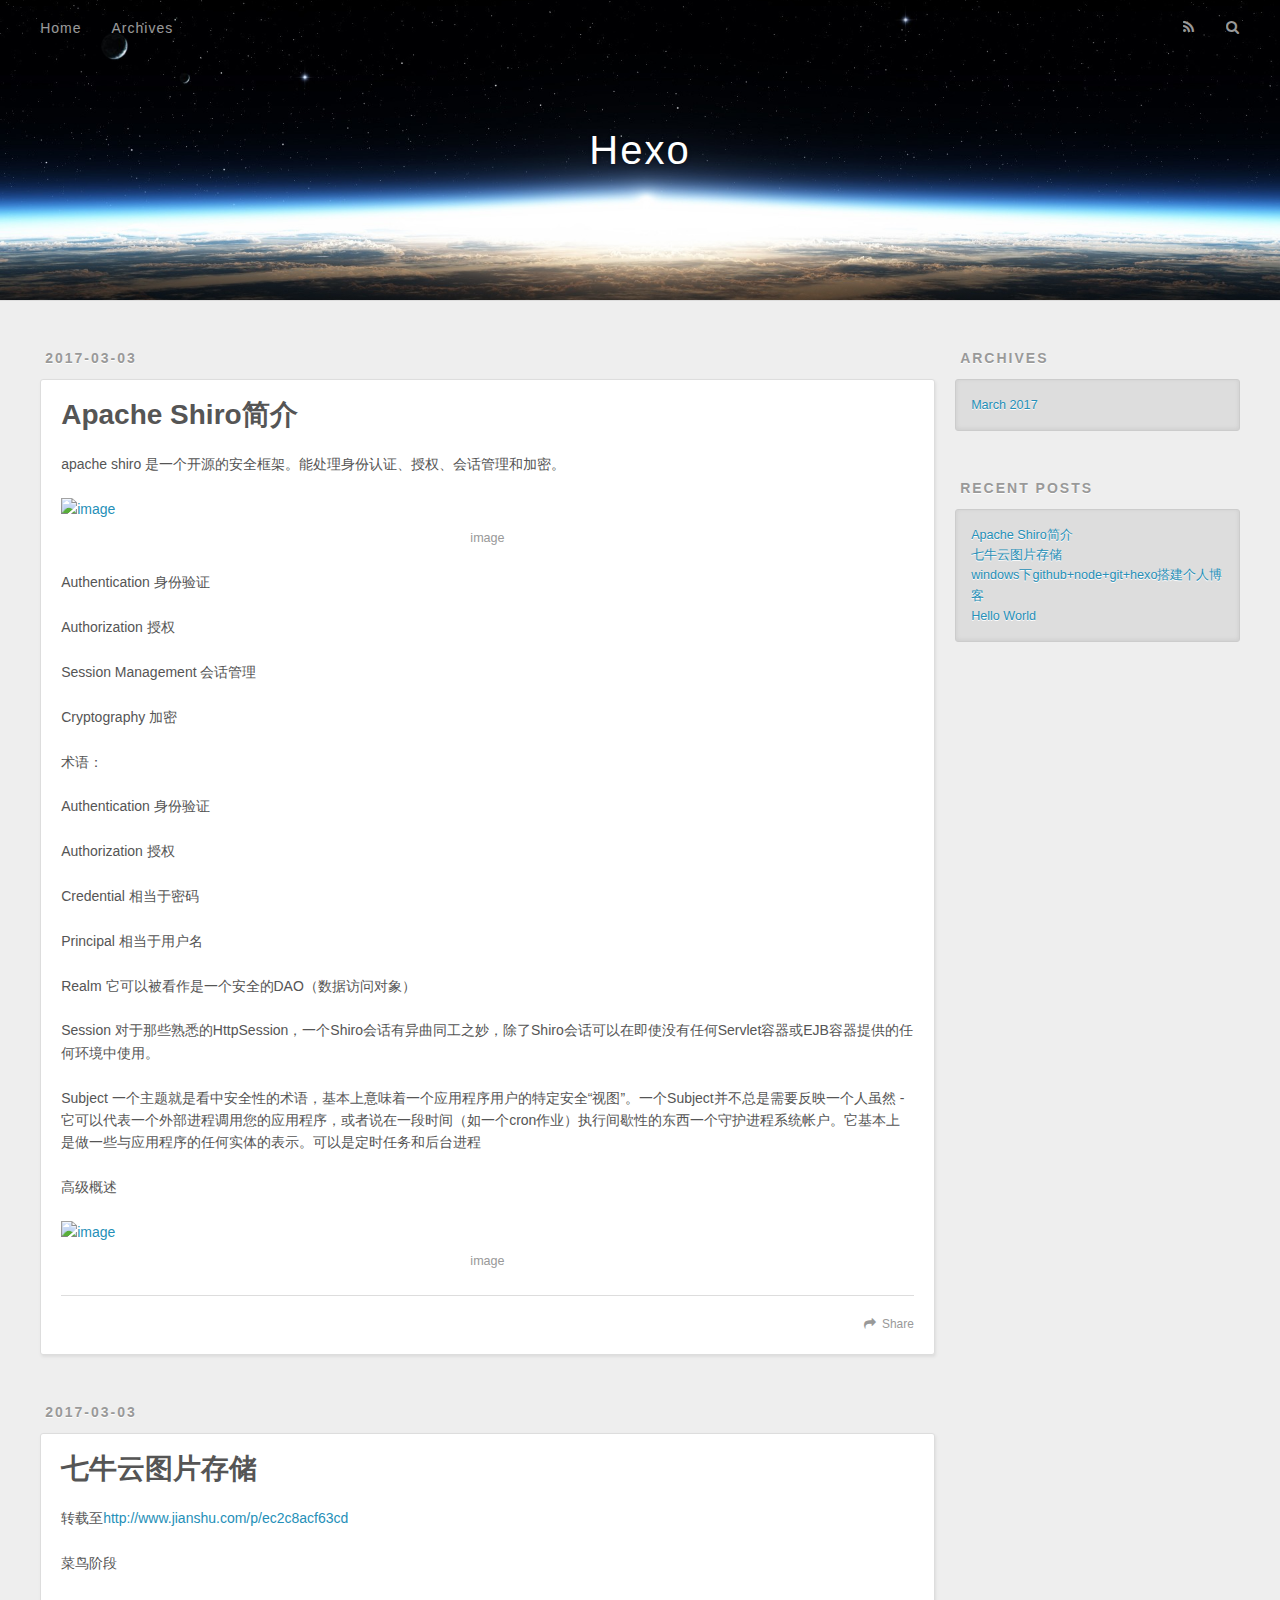
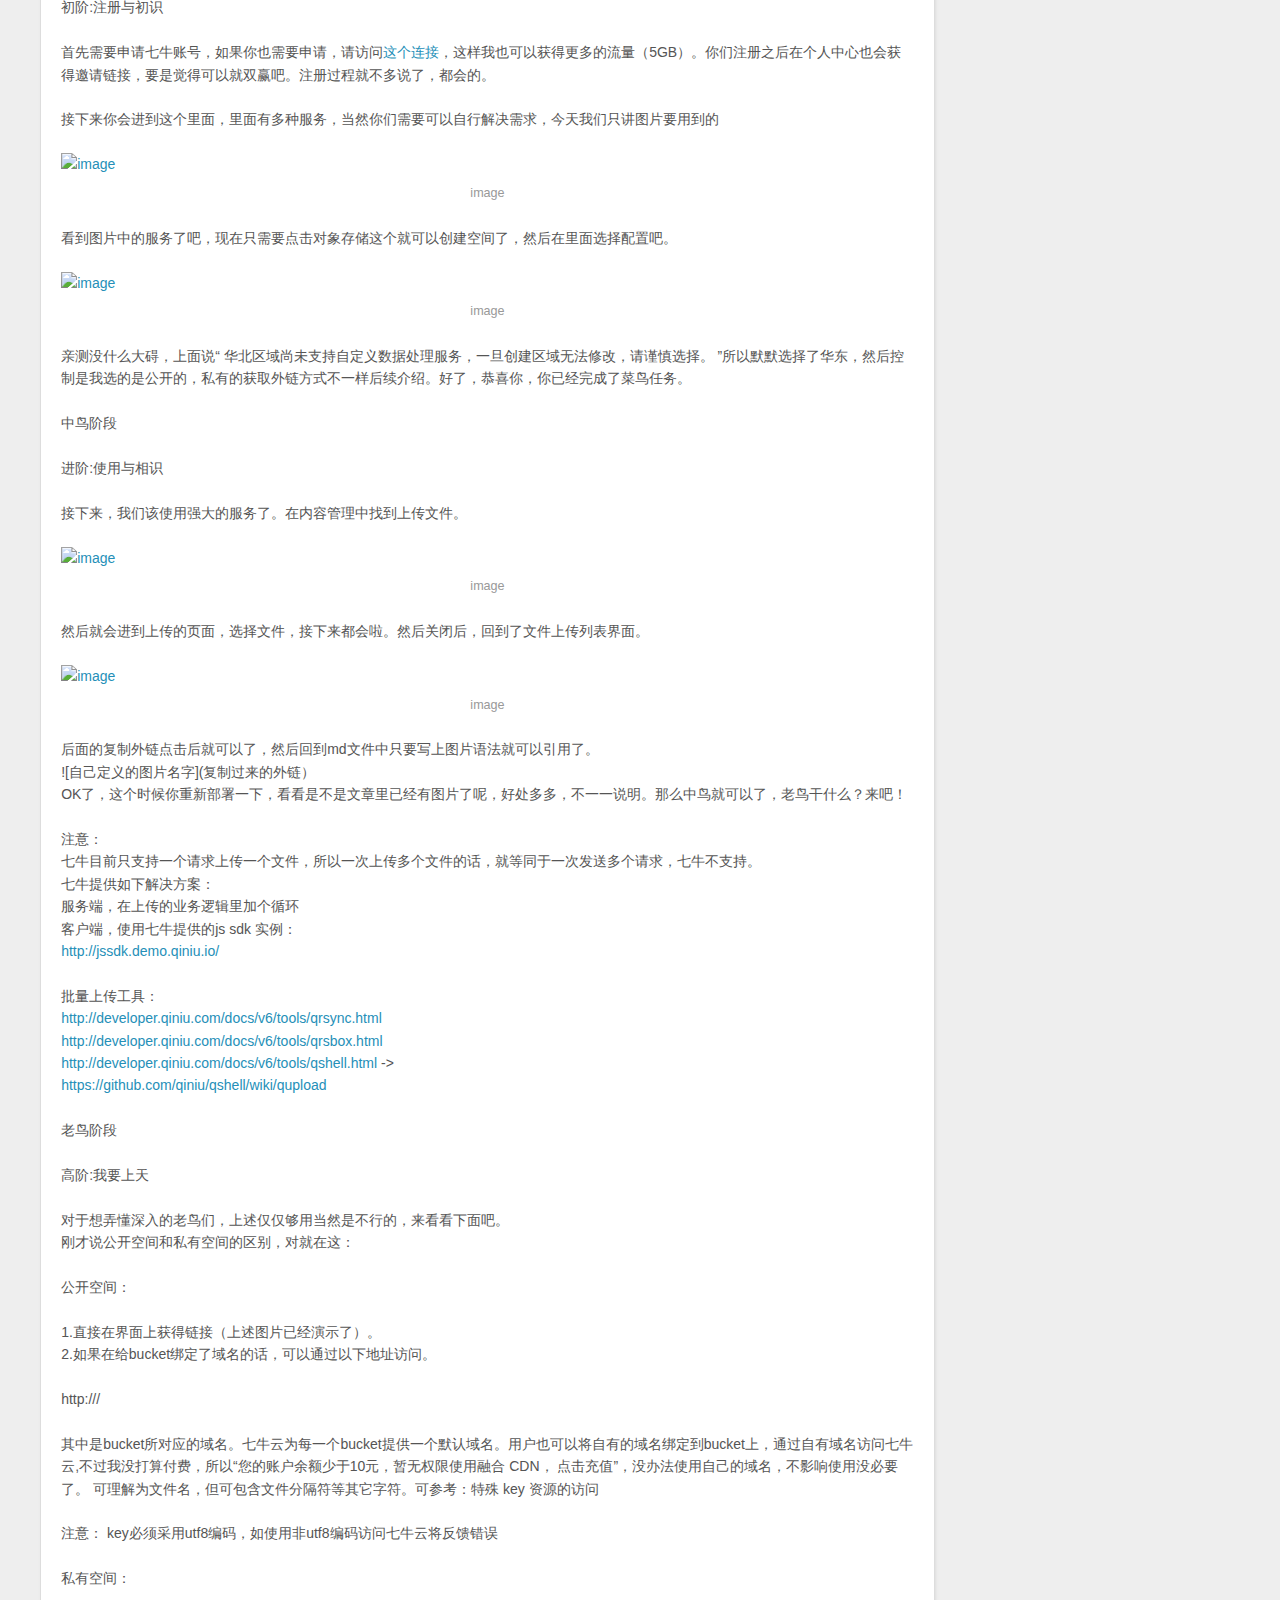
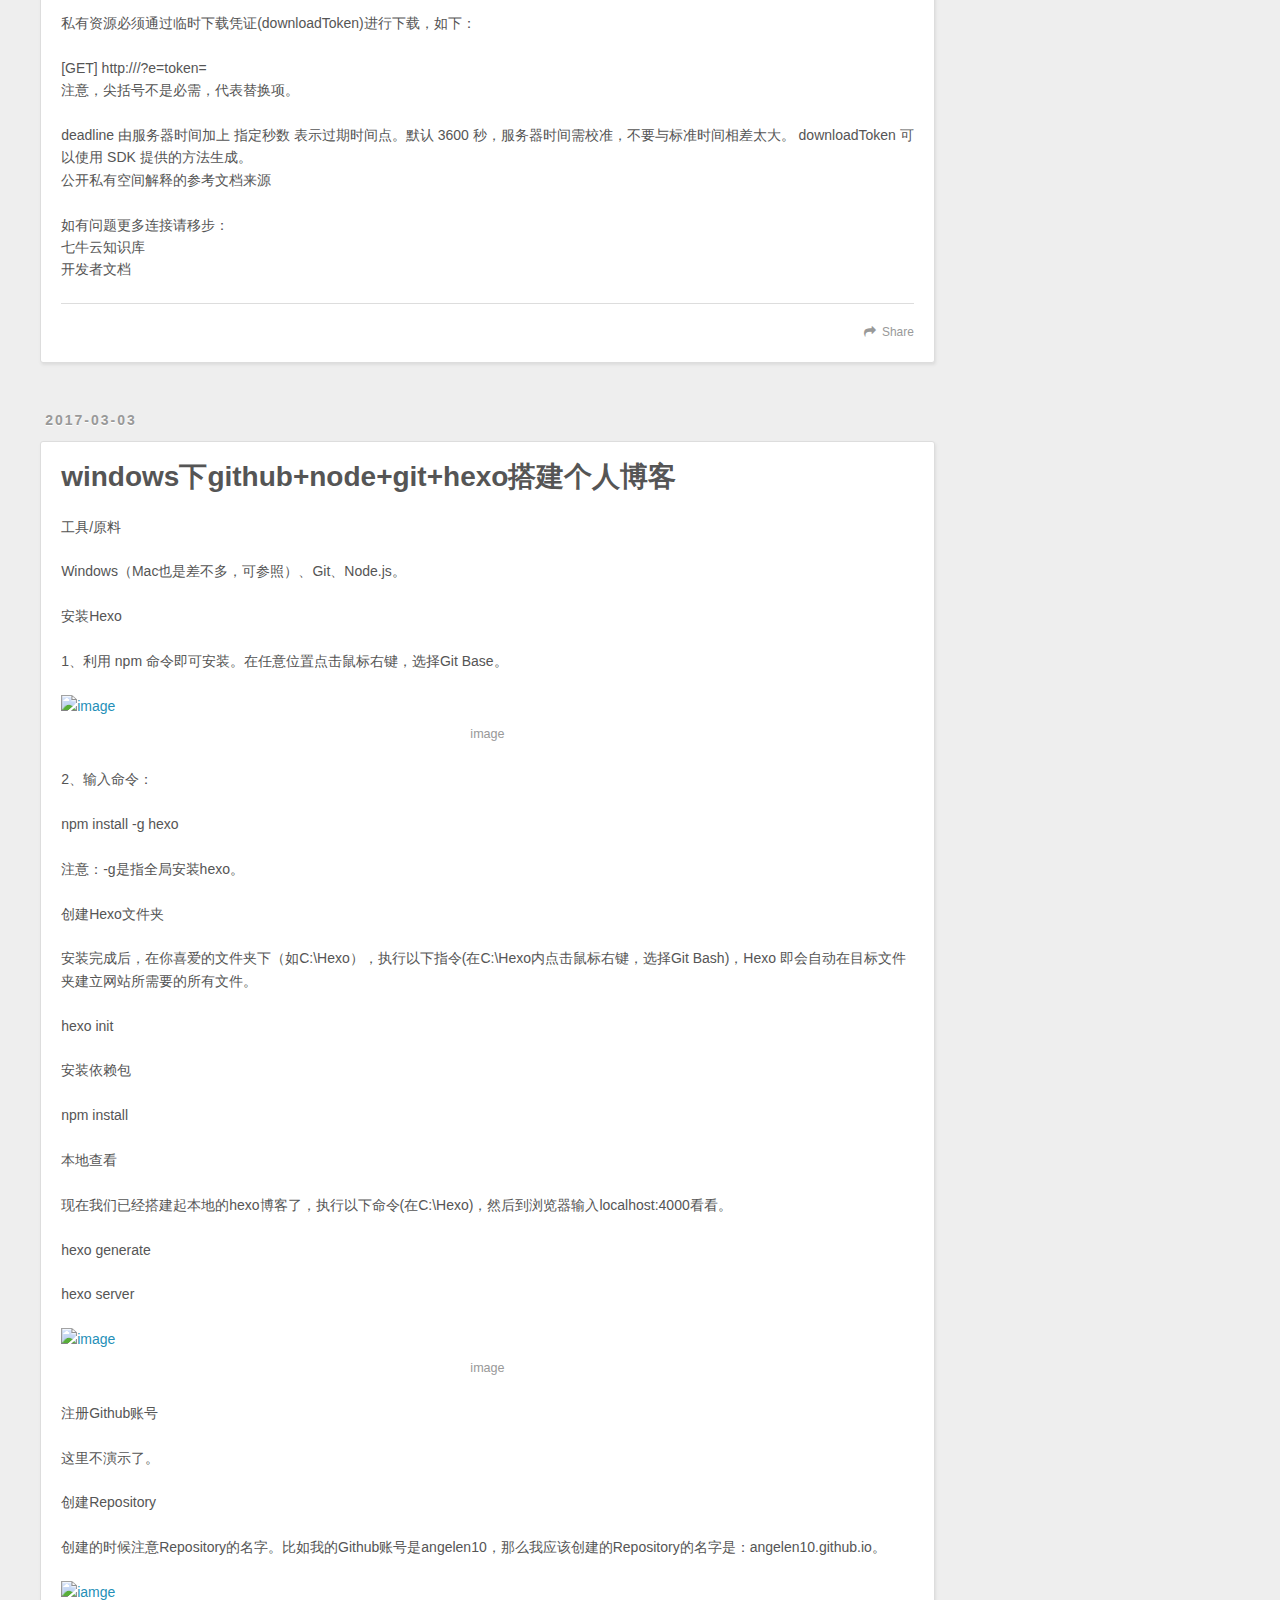
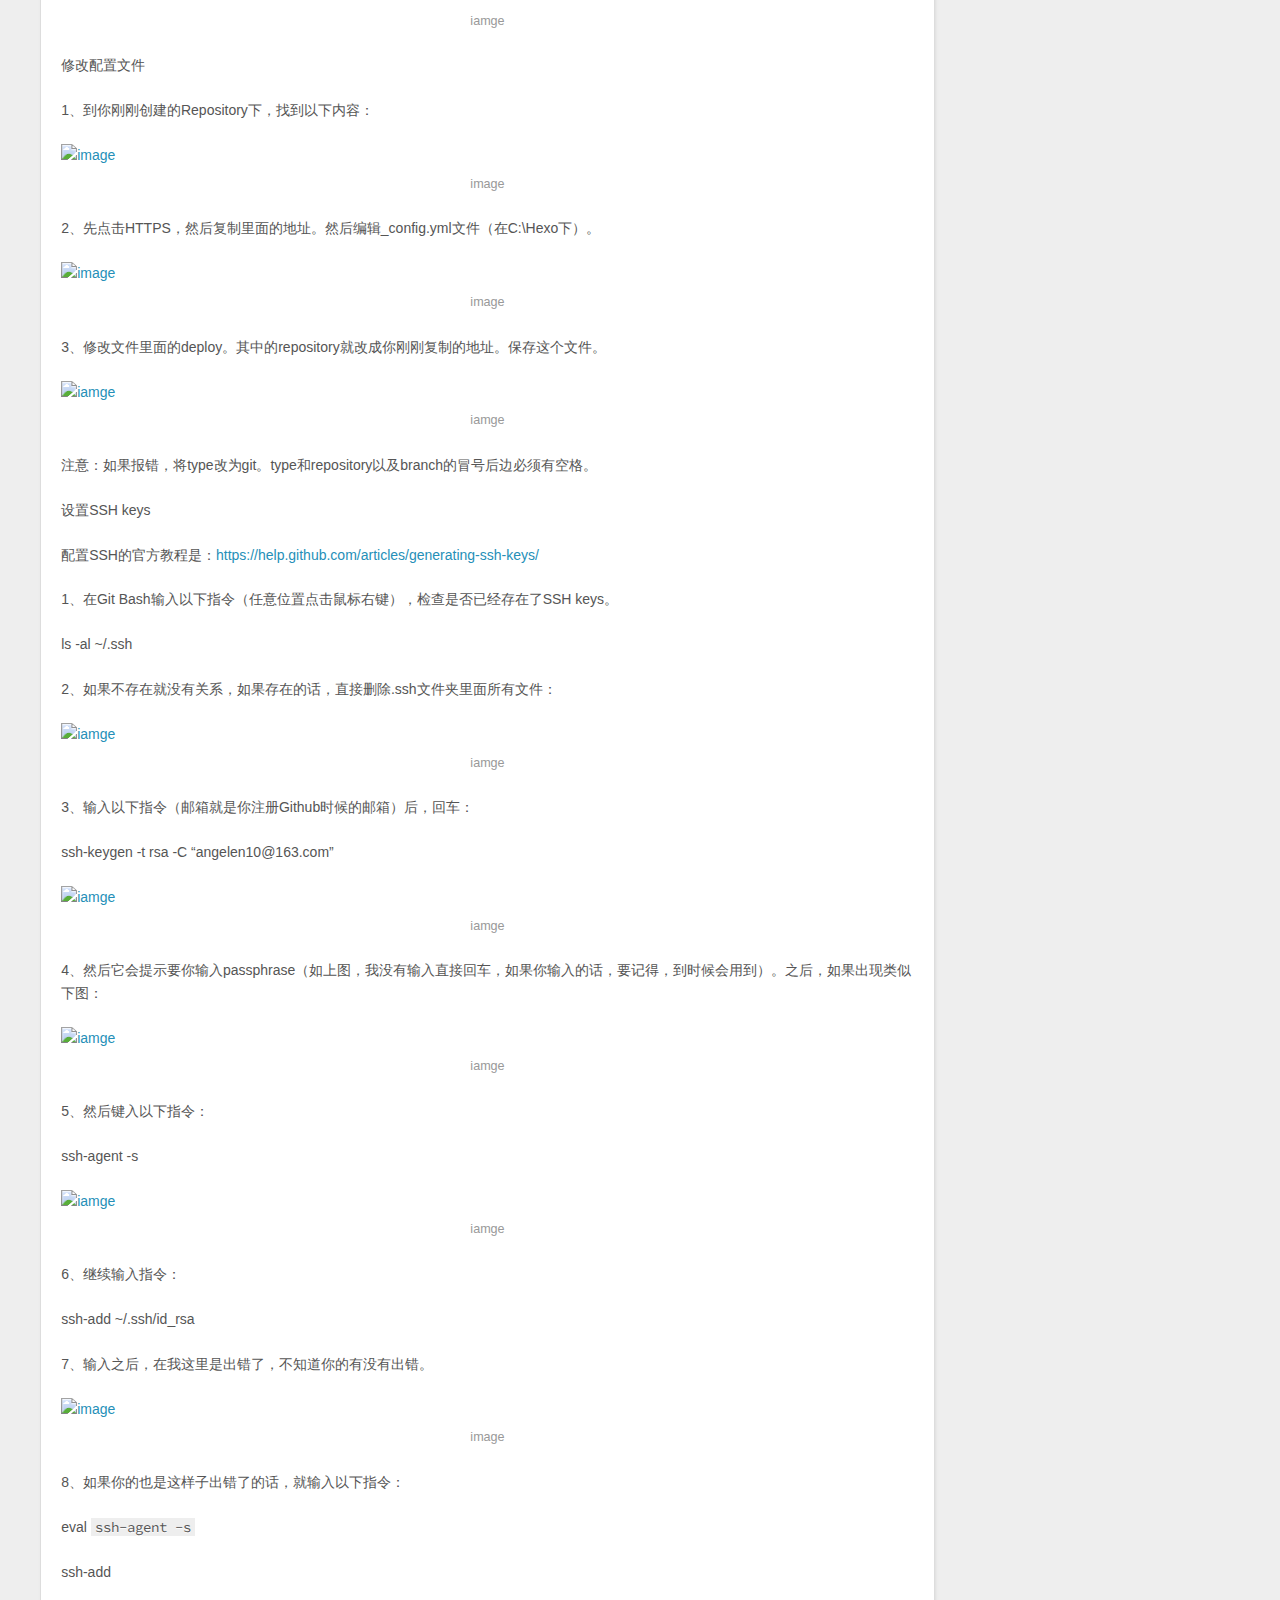
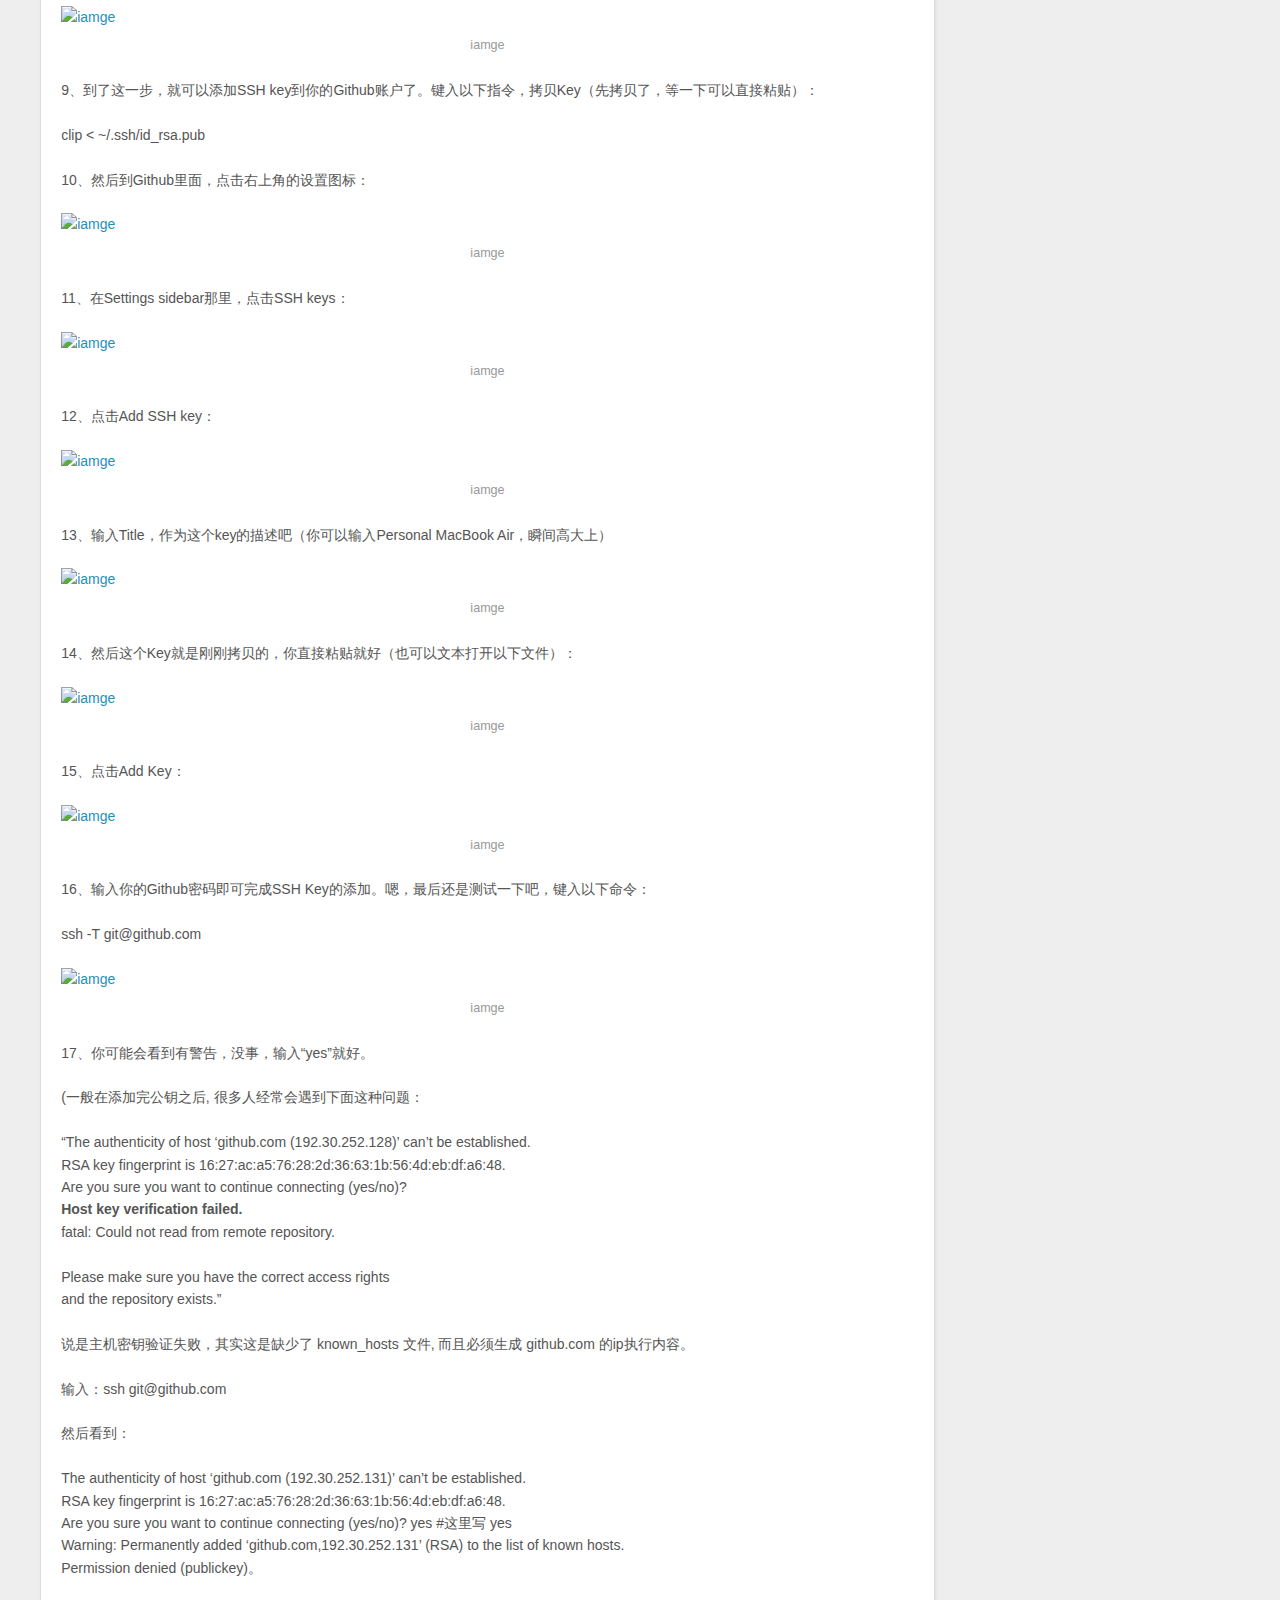
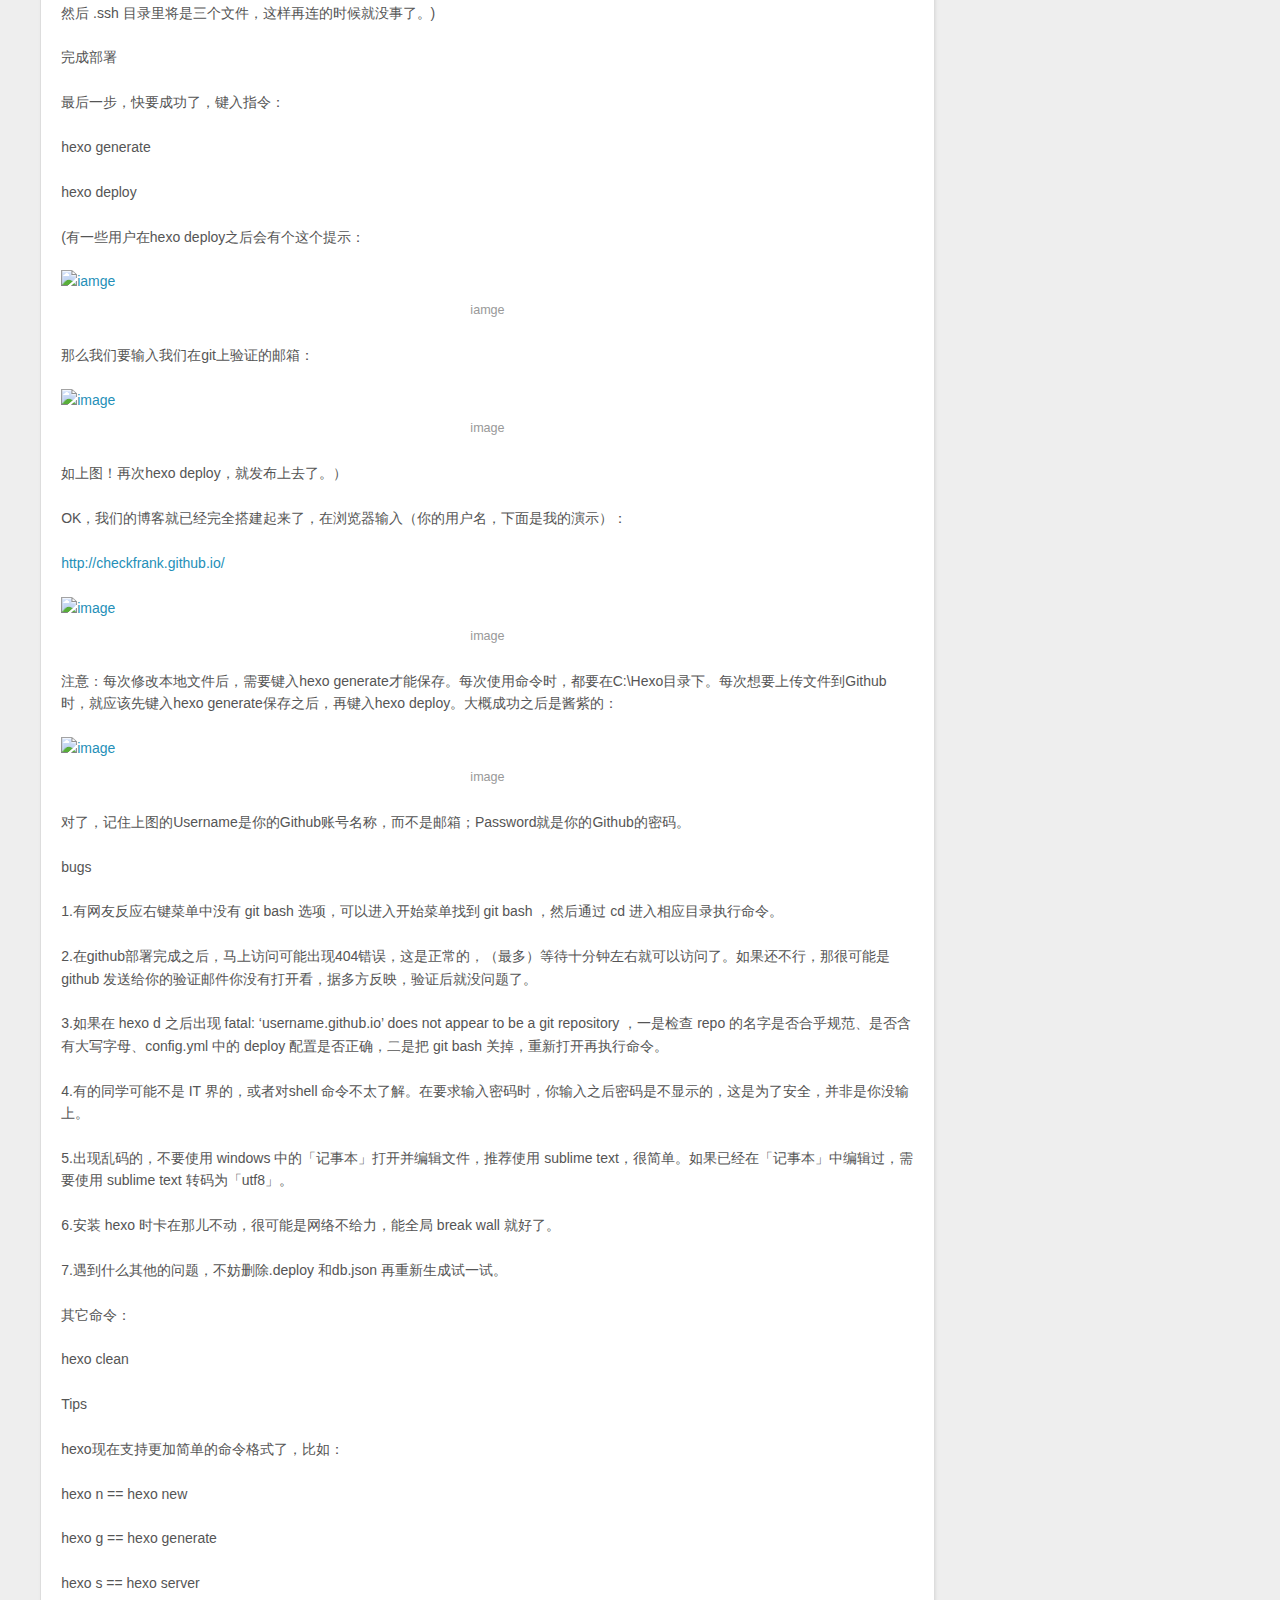
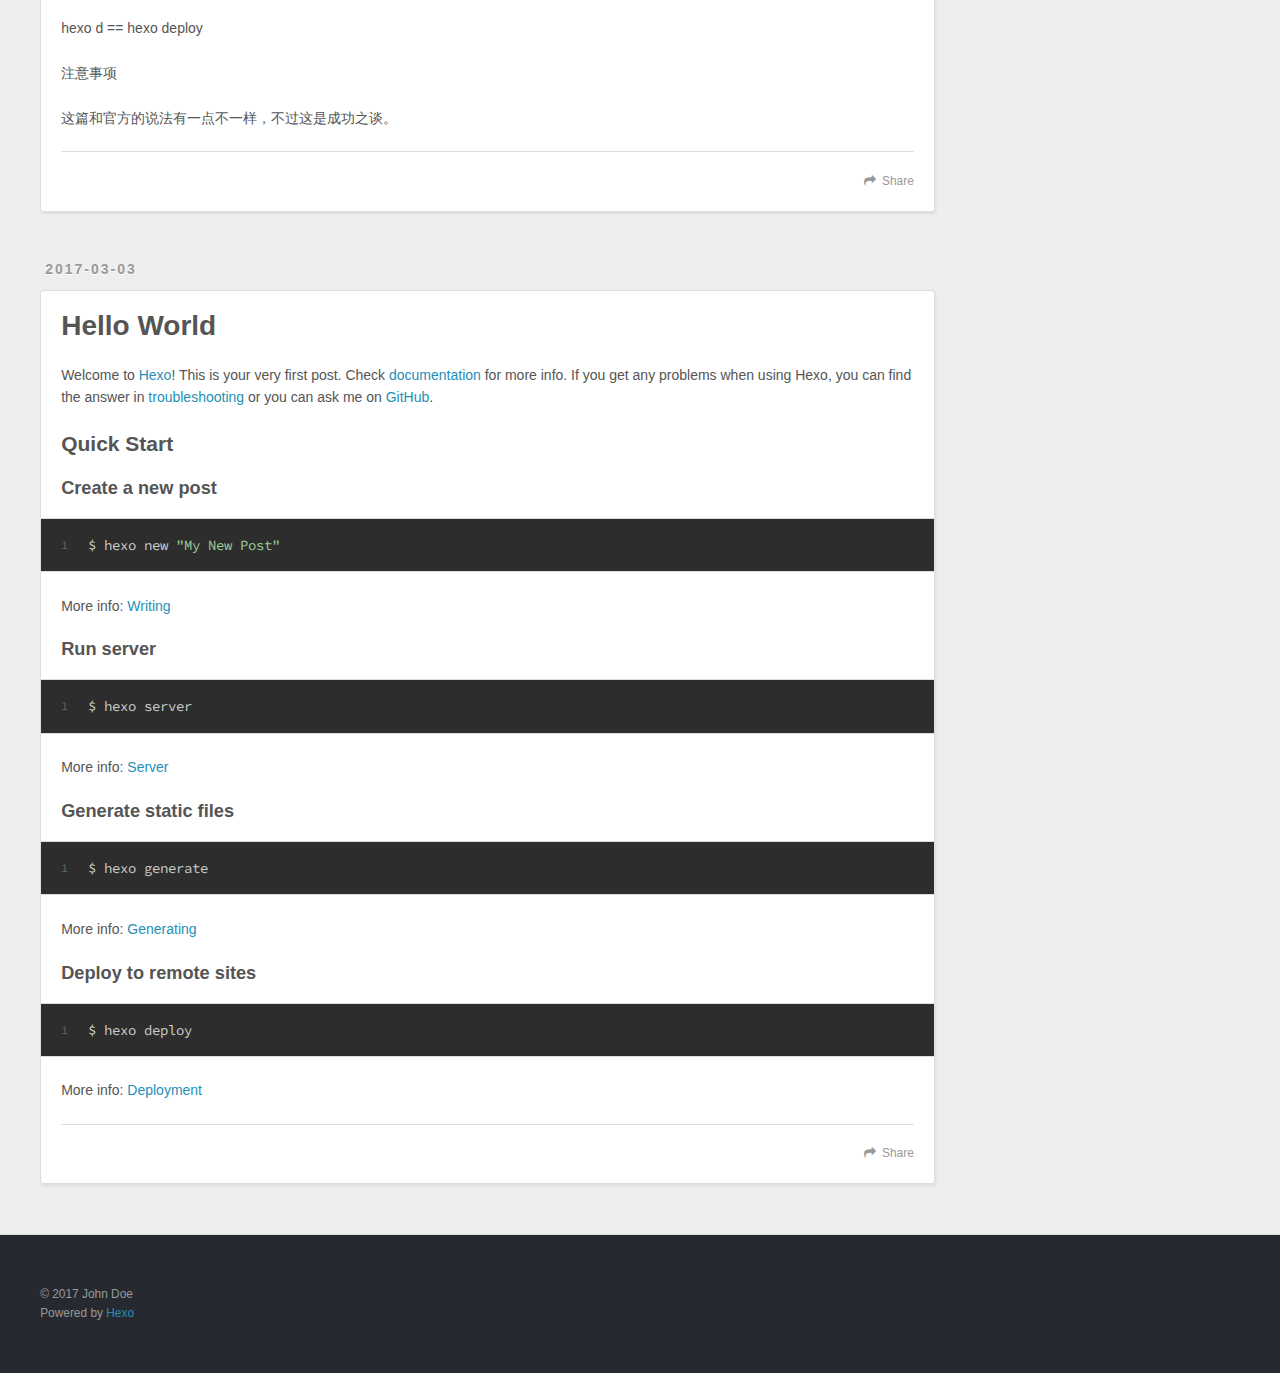
==== commit 897cb7d6: "Site updated: 2017-03-03 17:02:15" ====
--- a/index.html
+++ b/index.html
@@ -60,6 +60,58 @@
 </header>
       <div class="outer">
         <section id="main">
+  
+    <article id="post-Apache-Shiro简介" class="article article-type-post" itemscope itemprop="blogPost">
+  <div class="article-meta">
+    <a href="/2017/03/03/Apache-Shiro简介/" class="article-date">
+  <time datetime="2017-03-03T08:19:36.000Z" itemprop="datePublished">2017-03-03</time>
+</a>
+    
+  </div>
+  <div class="article-inner">
+    
+    
+      <header class="article-header">
+        
+  
+    <h1 itemprop="name">
+      <a class="article-title" href="/2017/03/03/Apache-Shiro简介/">Apache Shiro简介</a>
+    </h1>
+  
+
+      </header>
+    
+    <div class="article-entry" itemprop="articleBody">
+      
+        <p>apache shiro 是一个开源的安全框架。能处理身份认证、授权、会话管理和加密。  </p>
+<p><img src="http://img.blog.csdn.net/20140422155300390?watermark/2/text/aHR0cDovL2Jsb2cuY3Nkbi5uZXQvY3F3c2hhbmZlbmc=/font/5a6L5L2T/fontsize/400/fill/I0JBQkFCMA==/dissolve/70/gravity/SouthEast" alt="image"></p>
+<p>Authentication  身份验证</p>
+<p>Authorization   授权</p>
+<p>Session Management  会话管理</p>
+<p>Cryptography    加密</p>
+<p>术语：</p>
+<p>Authentication  身份验证</p>
+<p>Authorization   授权</p>
+<p>Credential  相当于密码</p>
+<p>Principal   相当于用户名</p>
+<p>Realm   它可以被看作是一个安全的DAO（数据访问对象）</p>
+<p>Session 对于那些熟悉的HttpSession，一个Shiro会话有异曲同工之妙，除了Shiro会话可以在即使没有任何Servlet容器或EJB容器提供的任何环境中使用。</p>
+<p>Subject 一个主题就是看中安全性的术语，基本上意味着一个应用程序用户的特定安全“视图”。一个Subject并不总是需要反映一个人虽然 - 它可以代表一个外部进程调用您的应用程序，或者说在一段时间（如一个cron作业）执行间歇性的东西一个守护进程系统帐户。它基本上是做一些与应用程序的任何实体的表示。可以是定时任务和后台进程</p>
+<p>高级概述</p>
+<p><img src="http://img.blog.csdn.net/20140422174203437?watermark/2/text/aHR0cDovL2Jsb2cuY3Nkbi5uZXQvY3F3c2hhbmZlbmc=/font/5a6L5L2T/fontsize/400/fill/I0JBQkFCMA==/dissolve/70/gravity/Center" alt="image"></p>
+
+      
+    </div>
+    <footer class="article-footer">
+      <a data-url="http://yoursite.com/2017/03/03/Apache-Shiro简介/" data-id="ciztlbwl90000cgvt96cu18c7" class="article-share-link">Share</a>
+      
+      
+    </footer>
+  </div>
+  
+</article>
+
+
   
     <article id="post-七牛云图片存储" class="article article-type-post" itemscope itemprop="blogPost">
   <div class="article-meta">
@@ -118,7 +170,7 @@
       
     </div>
     <footer class="article-footer">
-      <a data-url="http://yoursite.com/2017/03/03/七牛云图片存储/" data-id="ciztib7ge0002zkvthje517p8" class="article-share-link">Share</a>
+      <a data-url="http://yoursite.com/2017/03/03/七牛云图片存储/" data-id="ciztlbwlg0002cgvtg21vp5v0" class="article-share-link">Share</a>
       
       
     </footer>
@@ -266,7 +318,7 @@
       
     </div>
     <footer class="article-footer">
-      <a data-url="http://yoursite.com/2017/03/03/windows下github+node+git+hexo搭建个人博客/" data-id="ciztib7ga0001zkvt7ij3345a" class="article-share-link">Share</a>
+      <a data-url="http://yoursite.com/2017/03/03/windows下github+node+git+hexo搭建个人博客/" data-id="ciztlbwld0001cgvt2sb07ouc" class="article-share-link">Share</a>
       
       
     </footer>
@@ -311,7 +363,7 @@
       
     </div>
     <footer class="article-footer">
-      <a data-url="http://yoursite.com/2017/03/03/hello-world/" data-id="ciztib7g50000zkvtovs1yfkd" class="article-share-link">Share</a>
+      <a data-url="http://yoursite.com/2017/03/03/hello-world/" data-id="ciztlbwm50003cgvtmj0qt3lg" class="article-share-link">Share</a>
       
       
     </footer>
@@ -351,6 +403,10 @@
       <ul>
         
           <li>
+            <a href="/2017/03/03/Apache-Shiro简介/">Apache Shiro简介</a>
+          </li>
+        
+          <li>
             <a href="/2017/03/03/七牛云图片存储/">七牛云图片存储</a>
           </li>
         
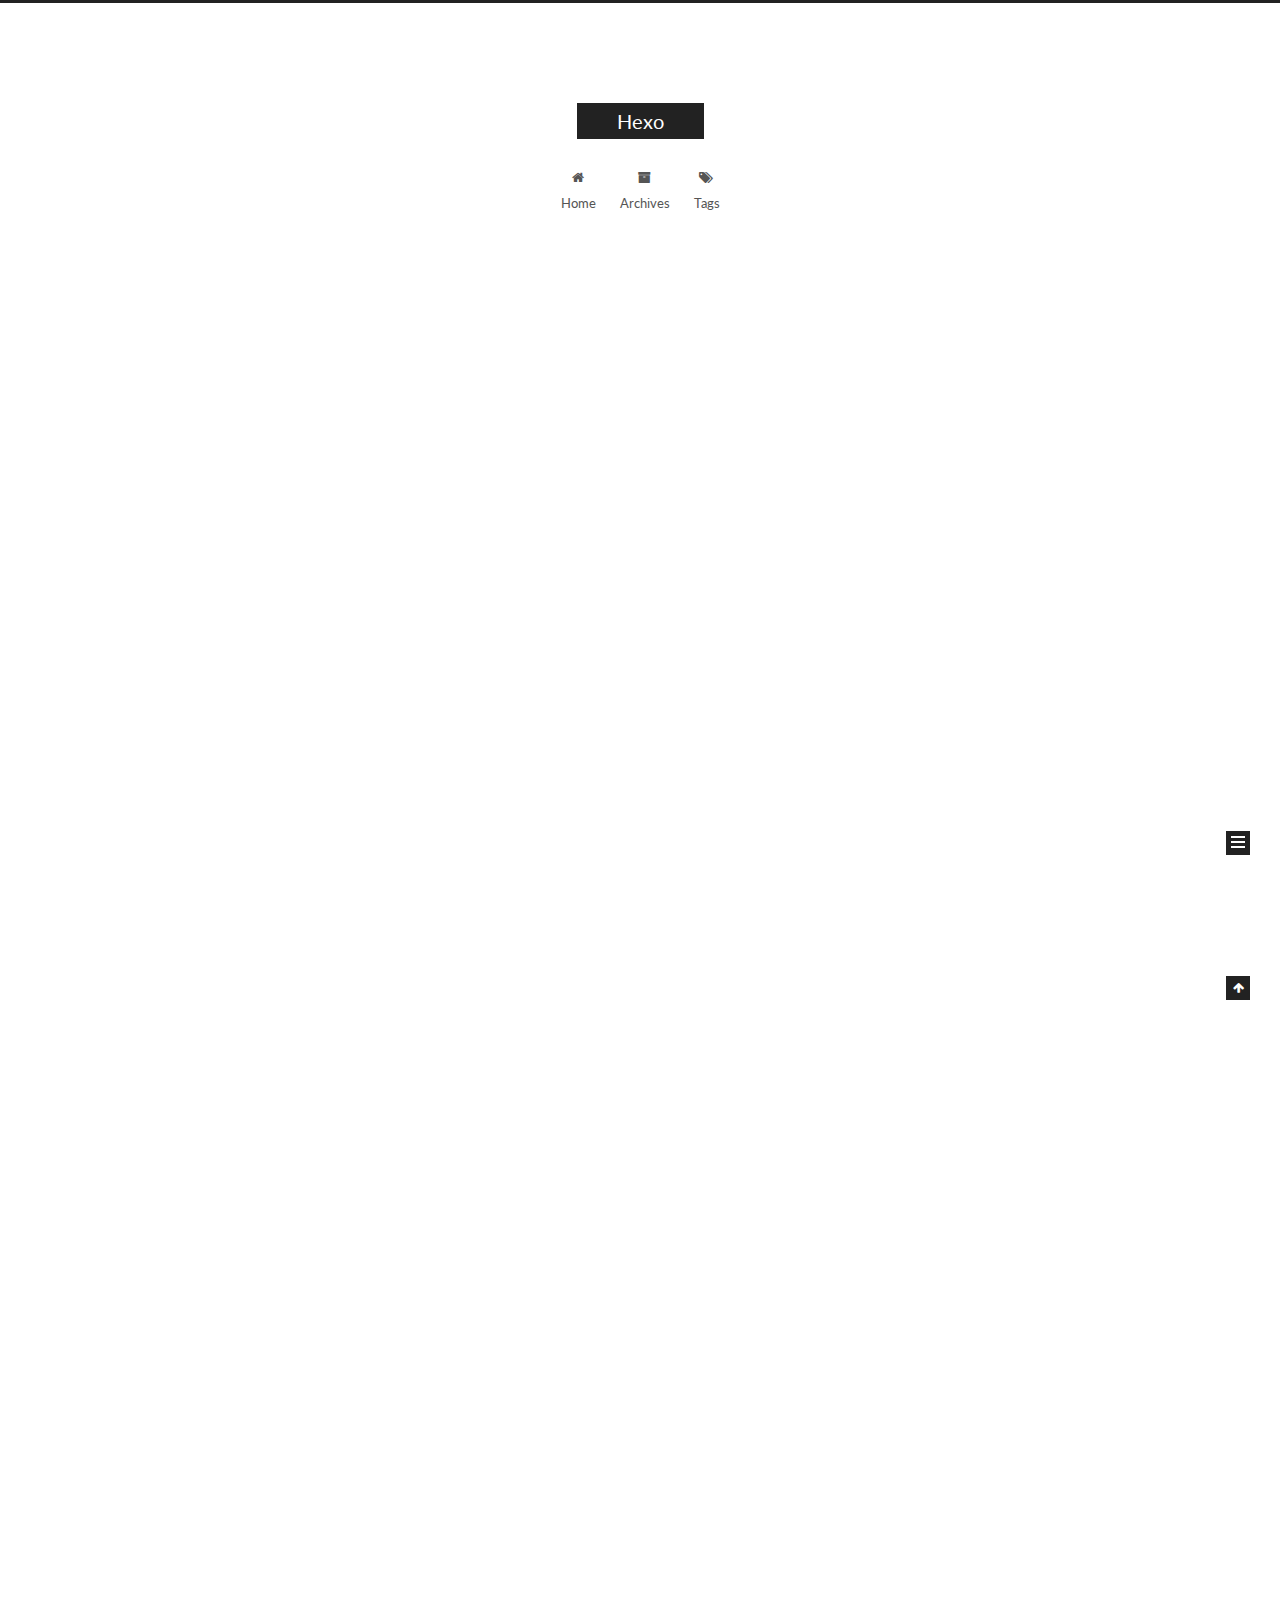
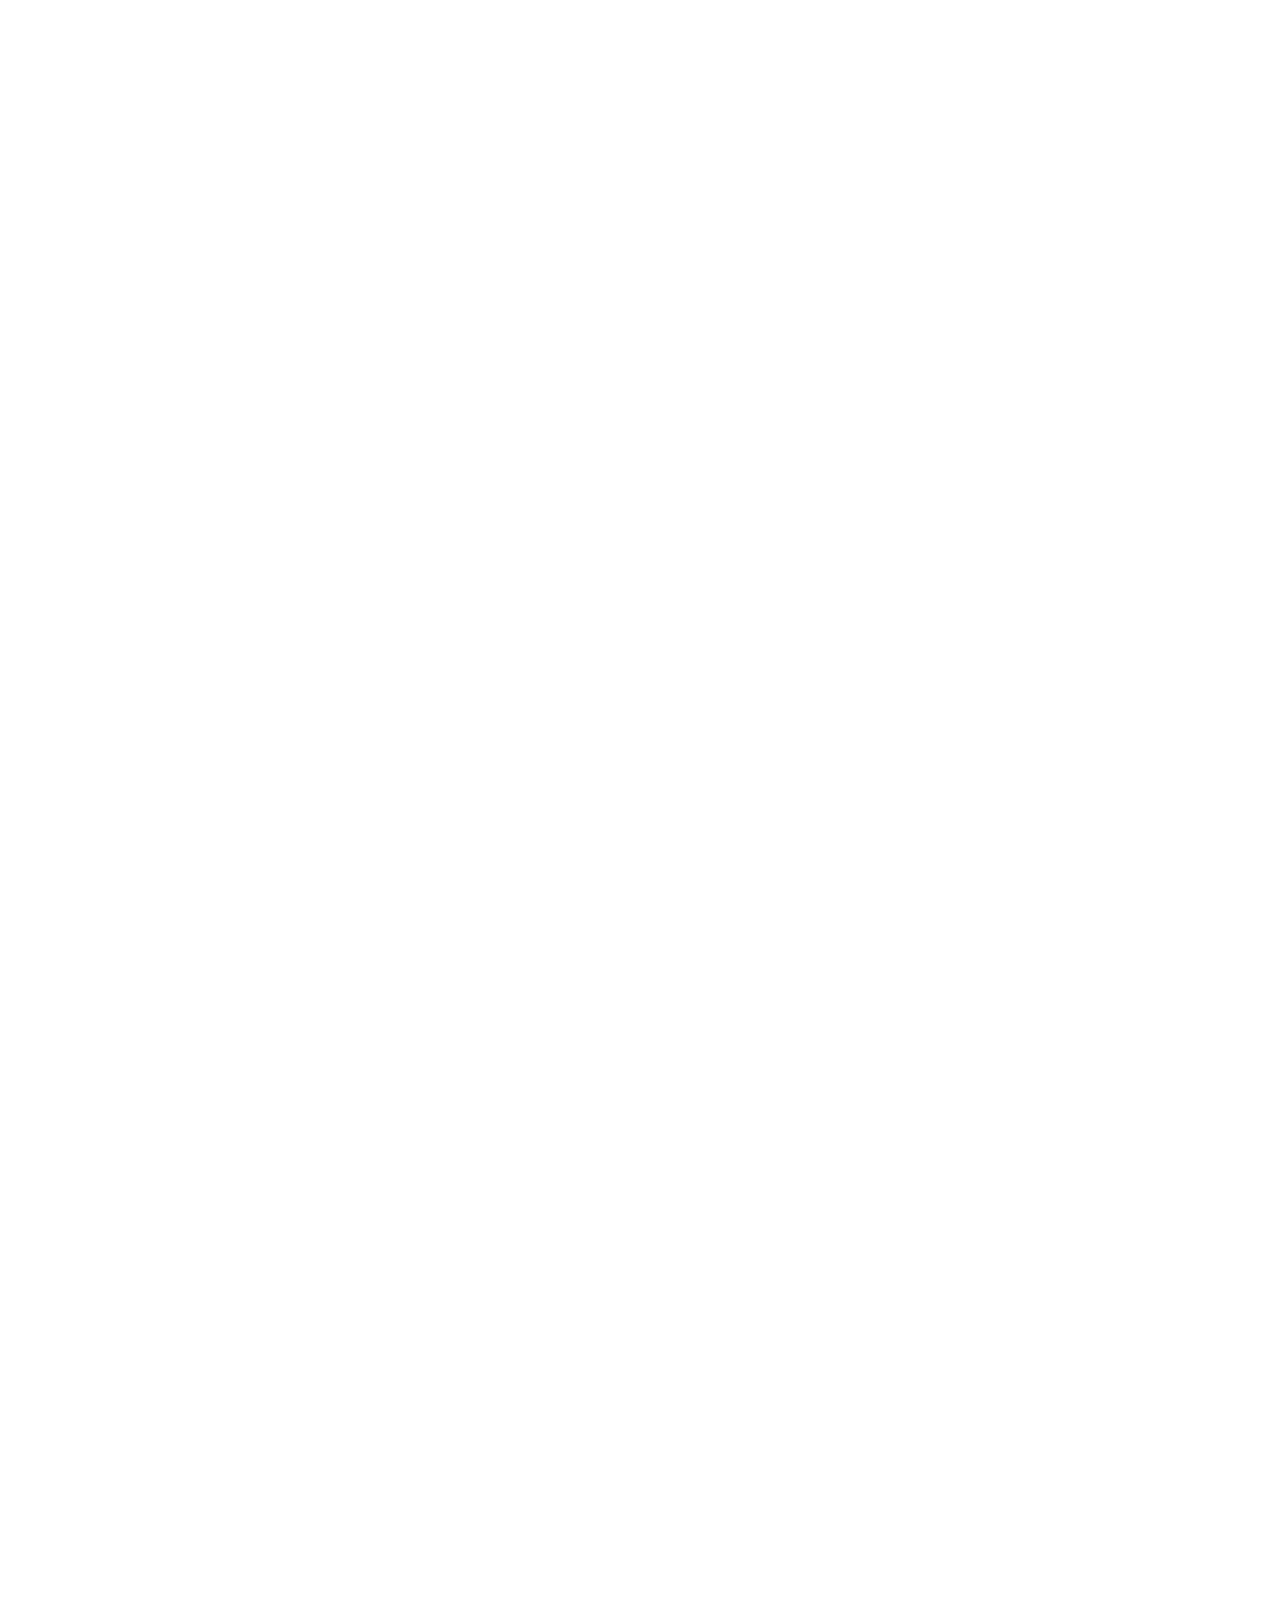
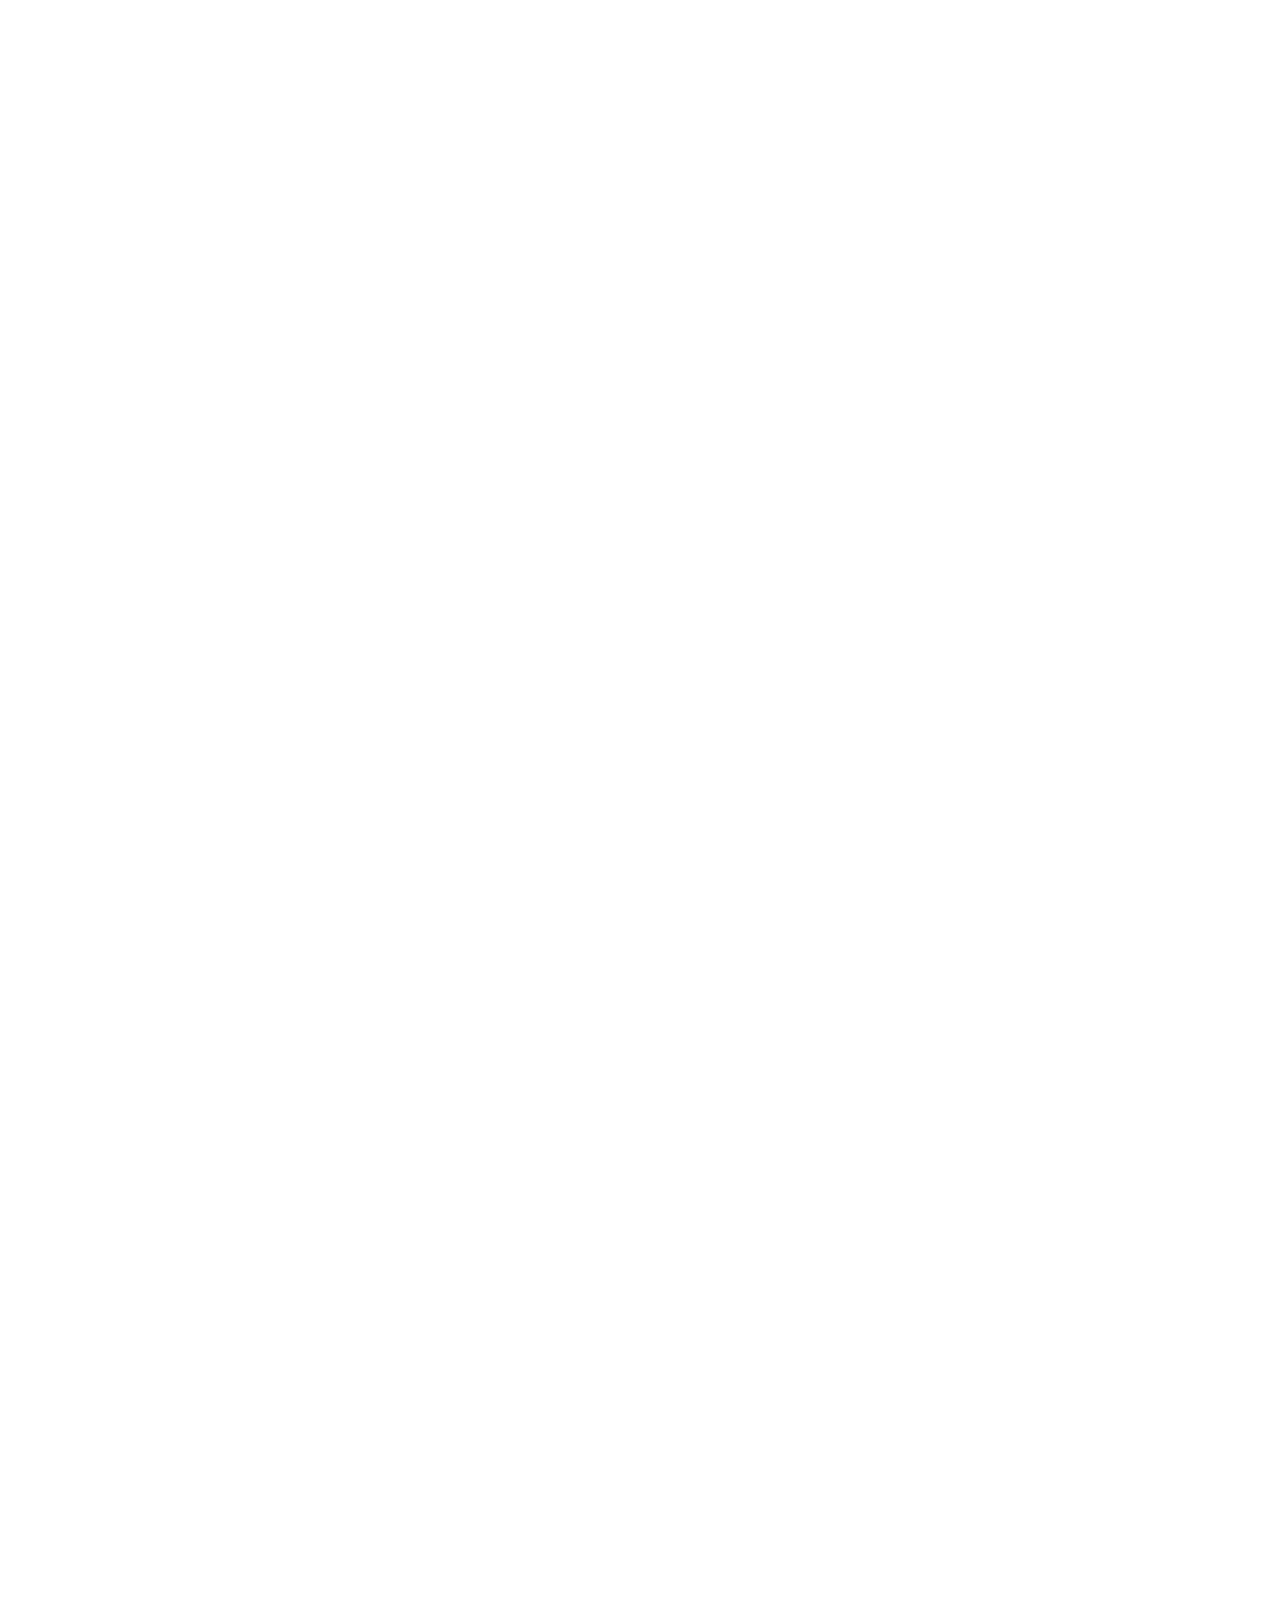
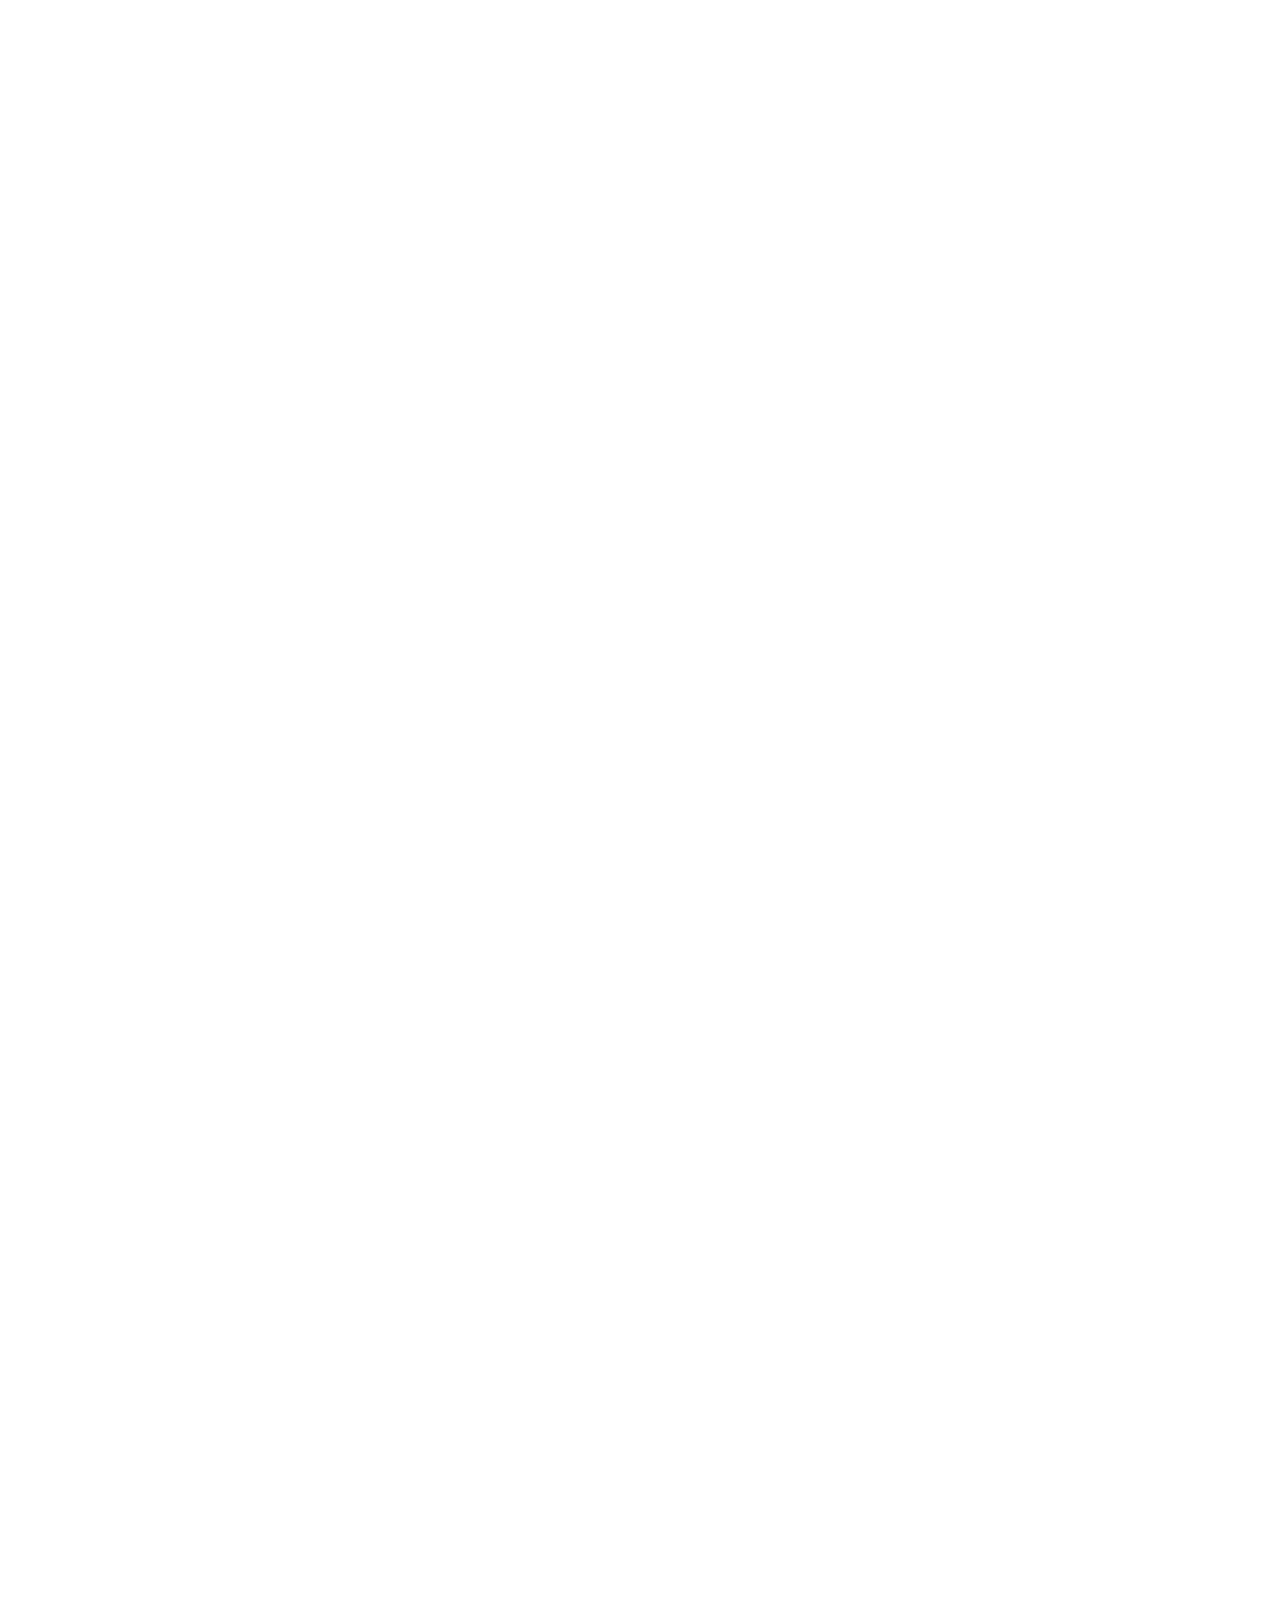
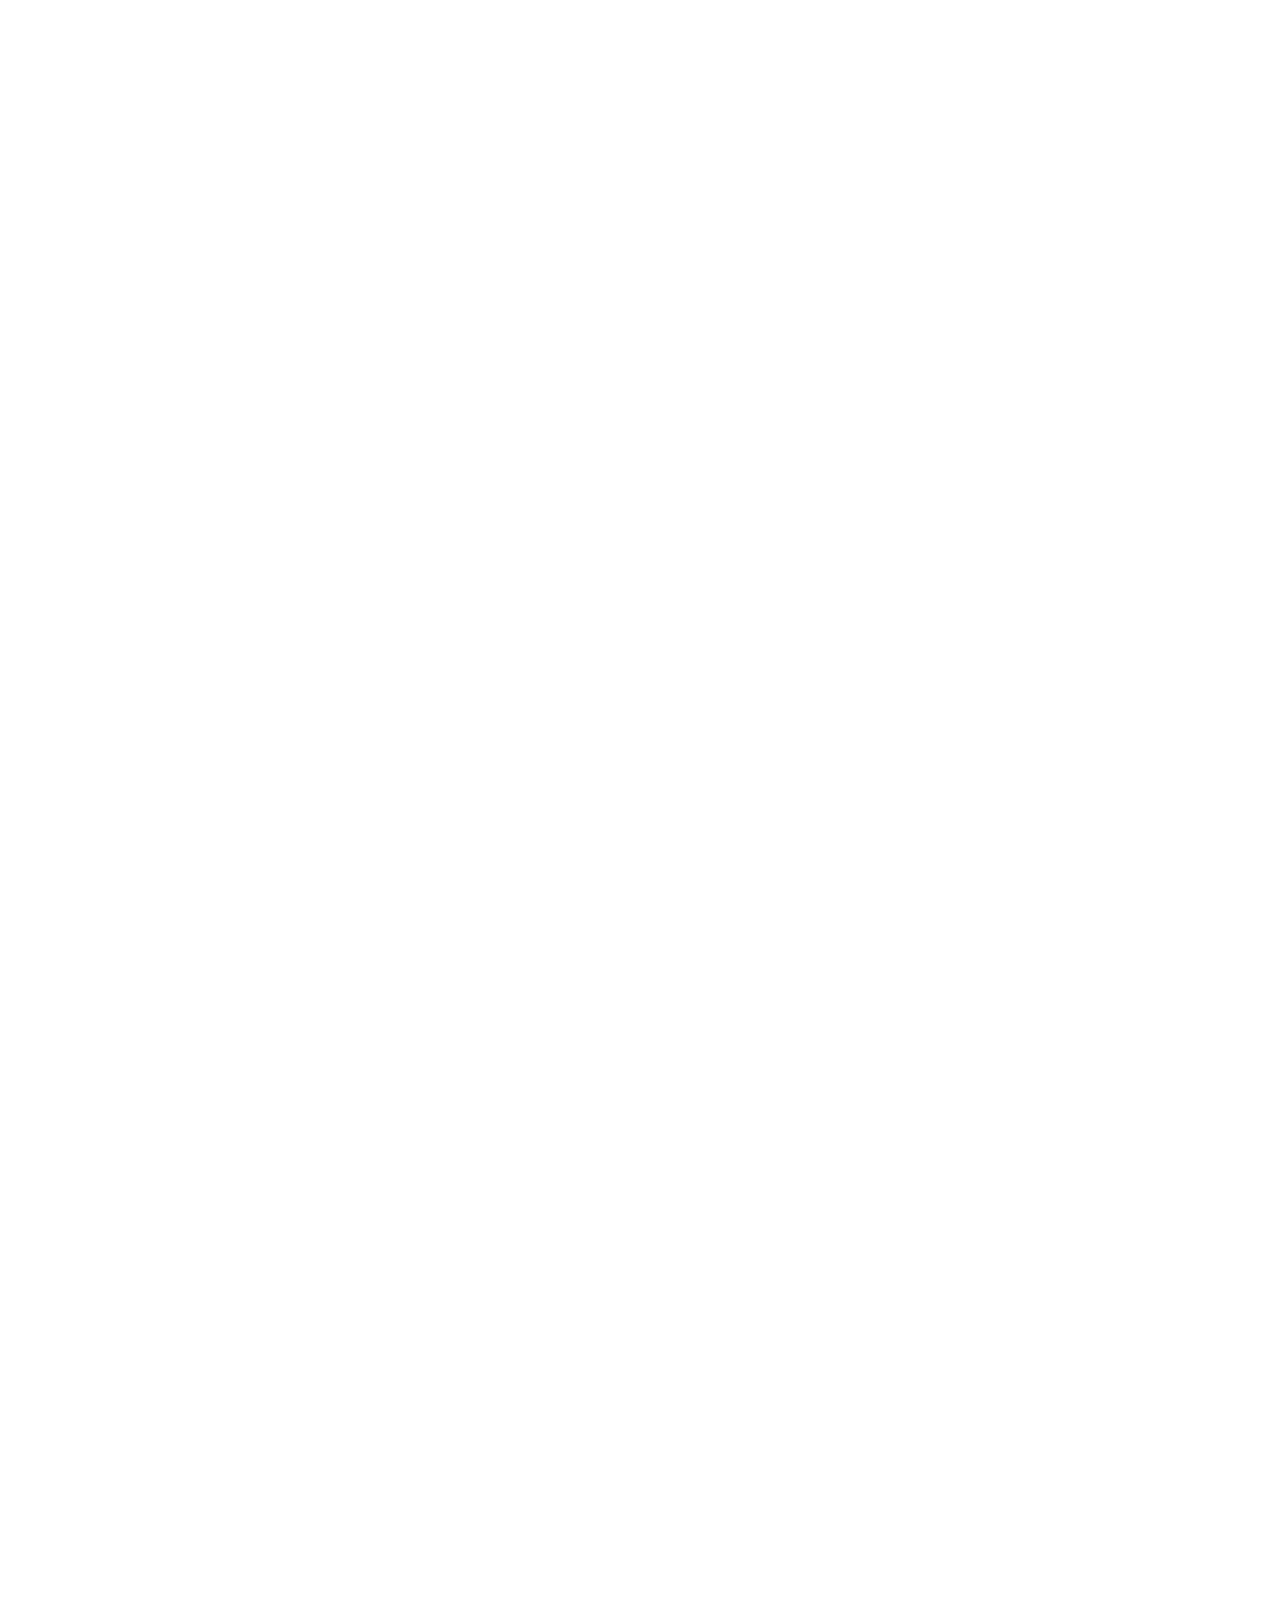
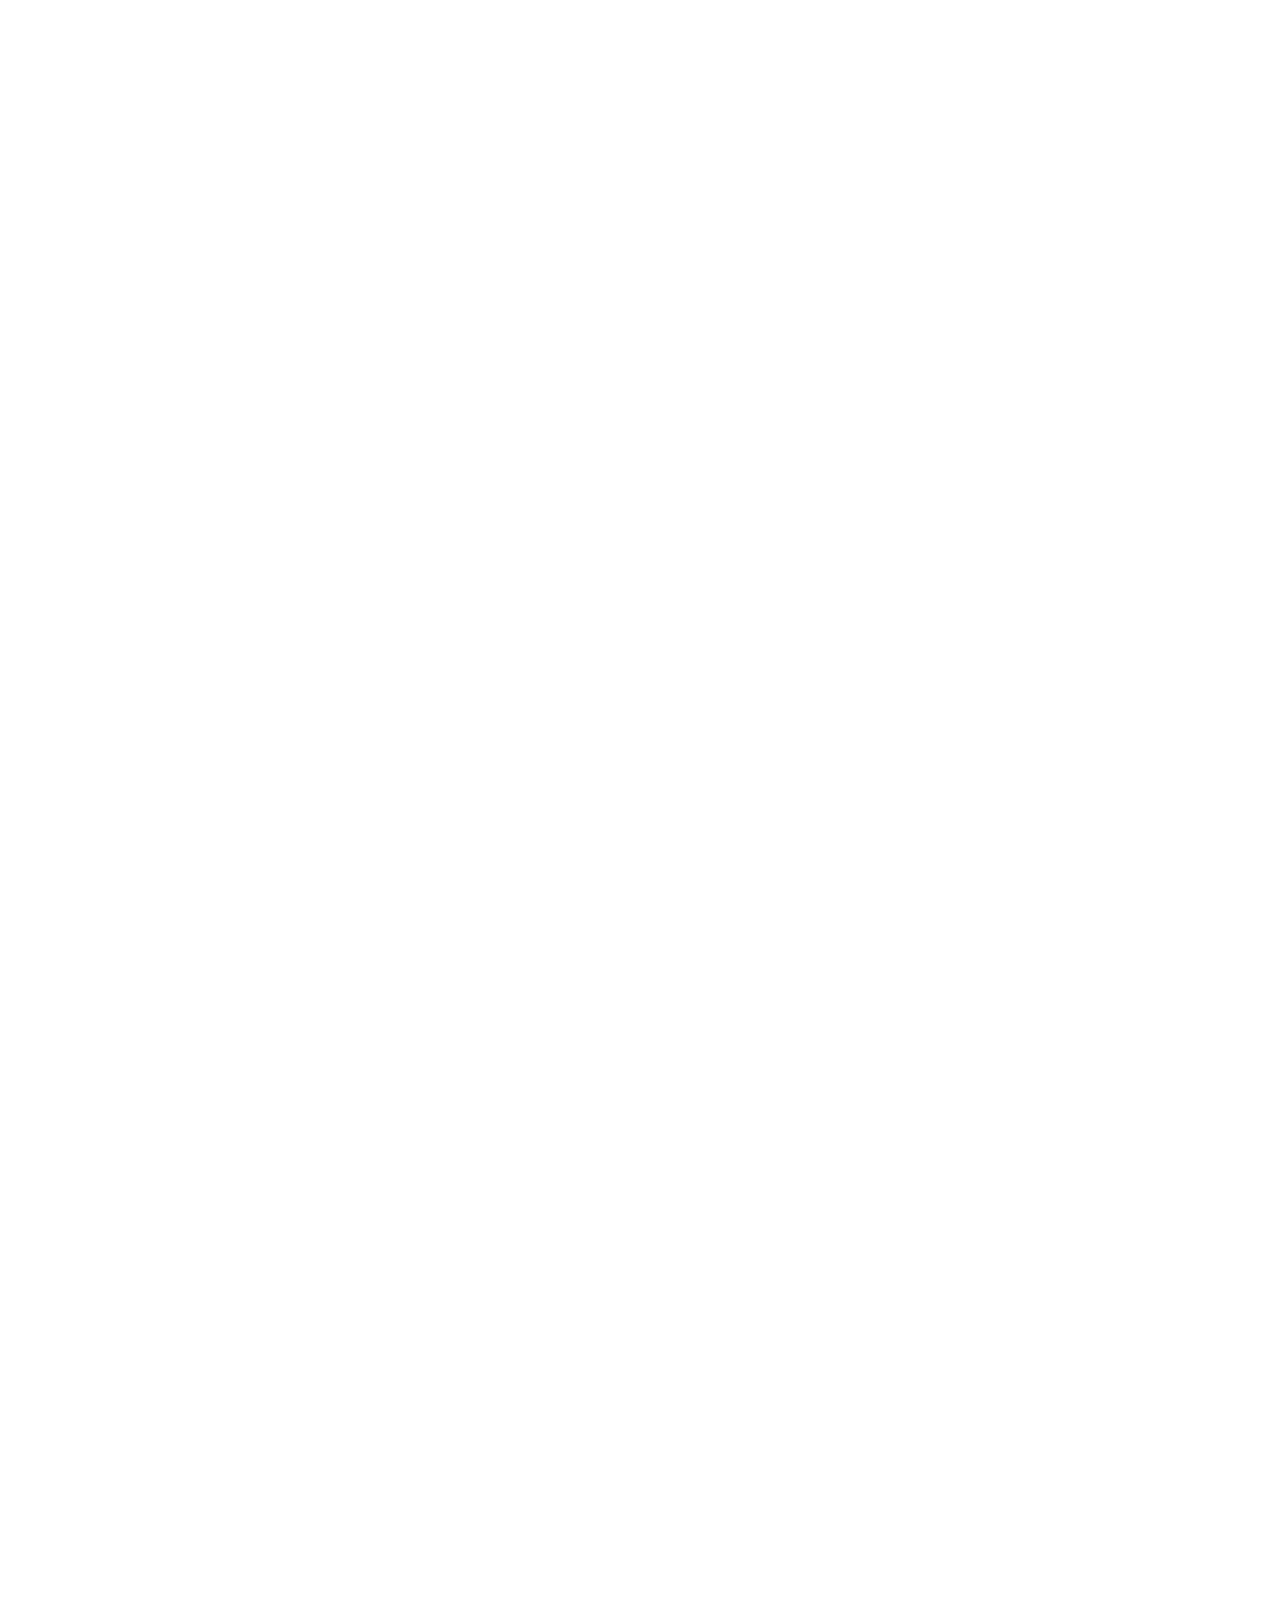
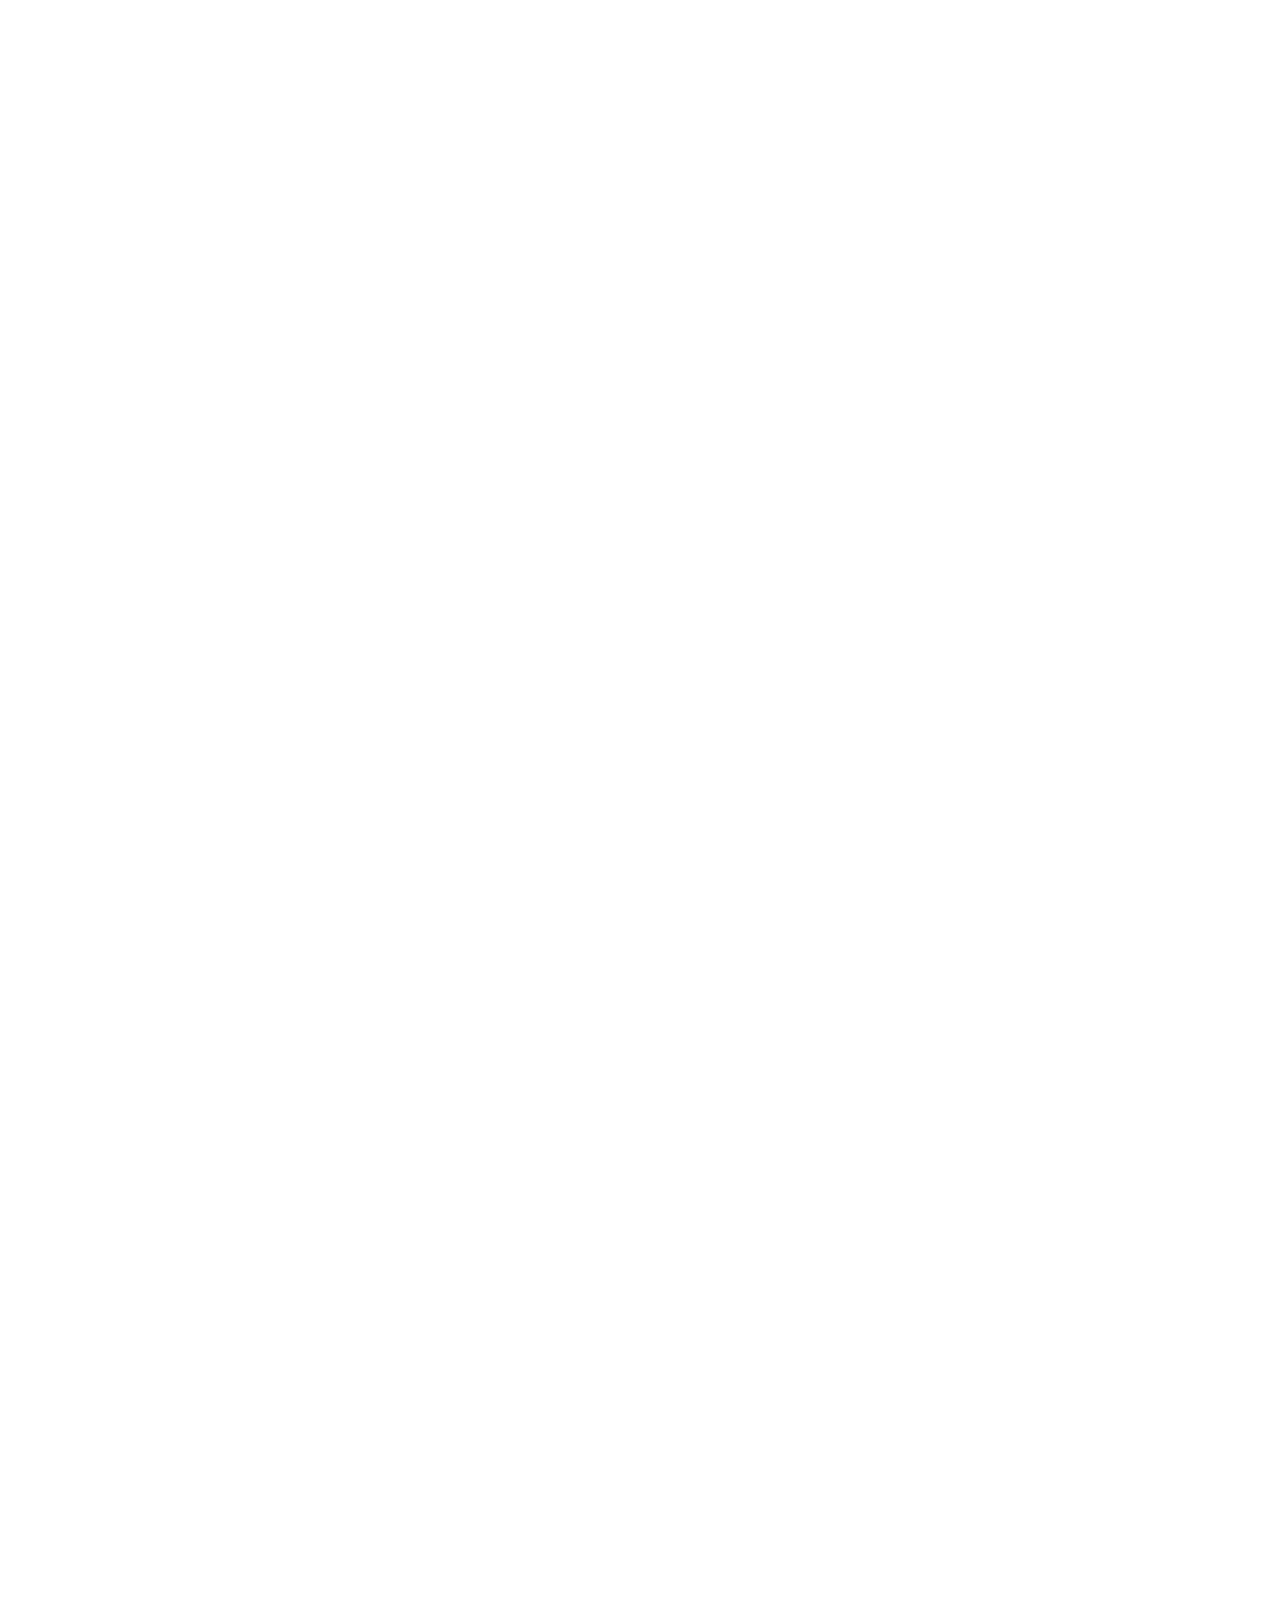
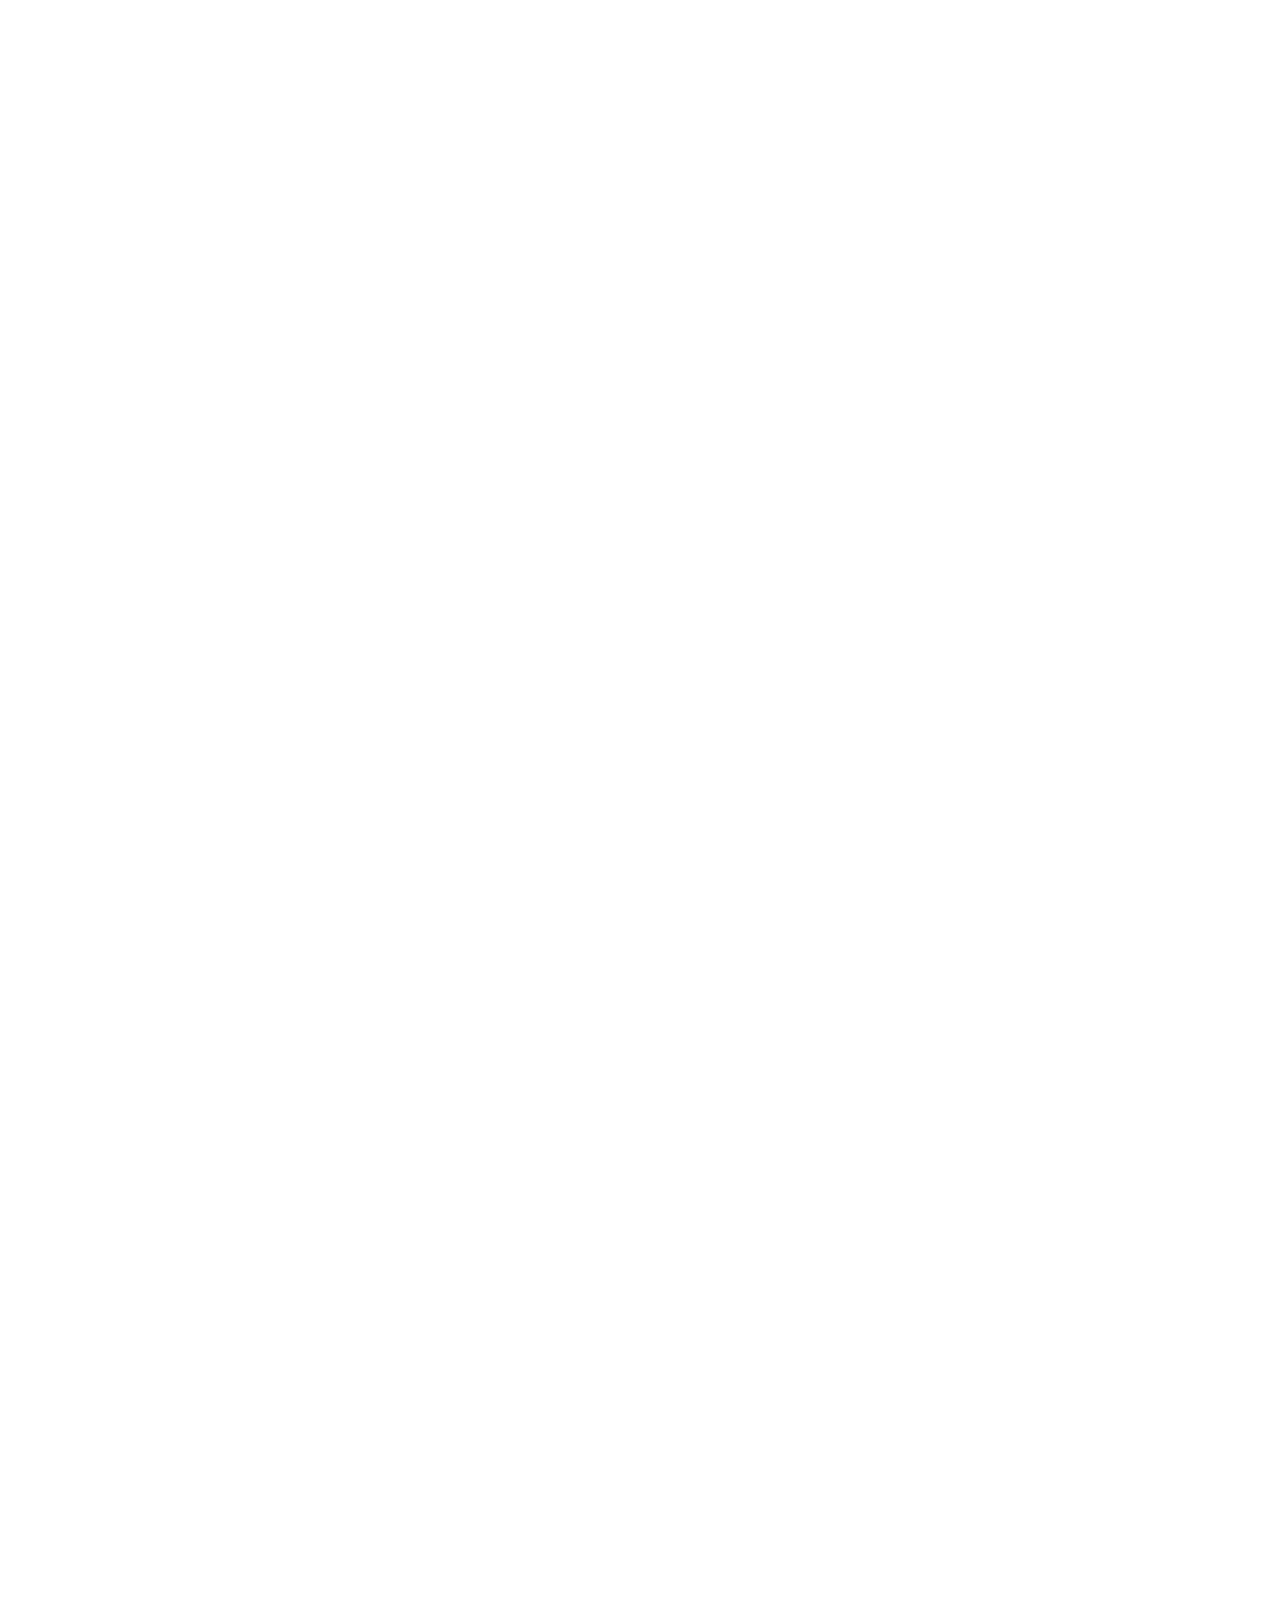
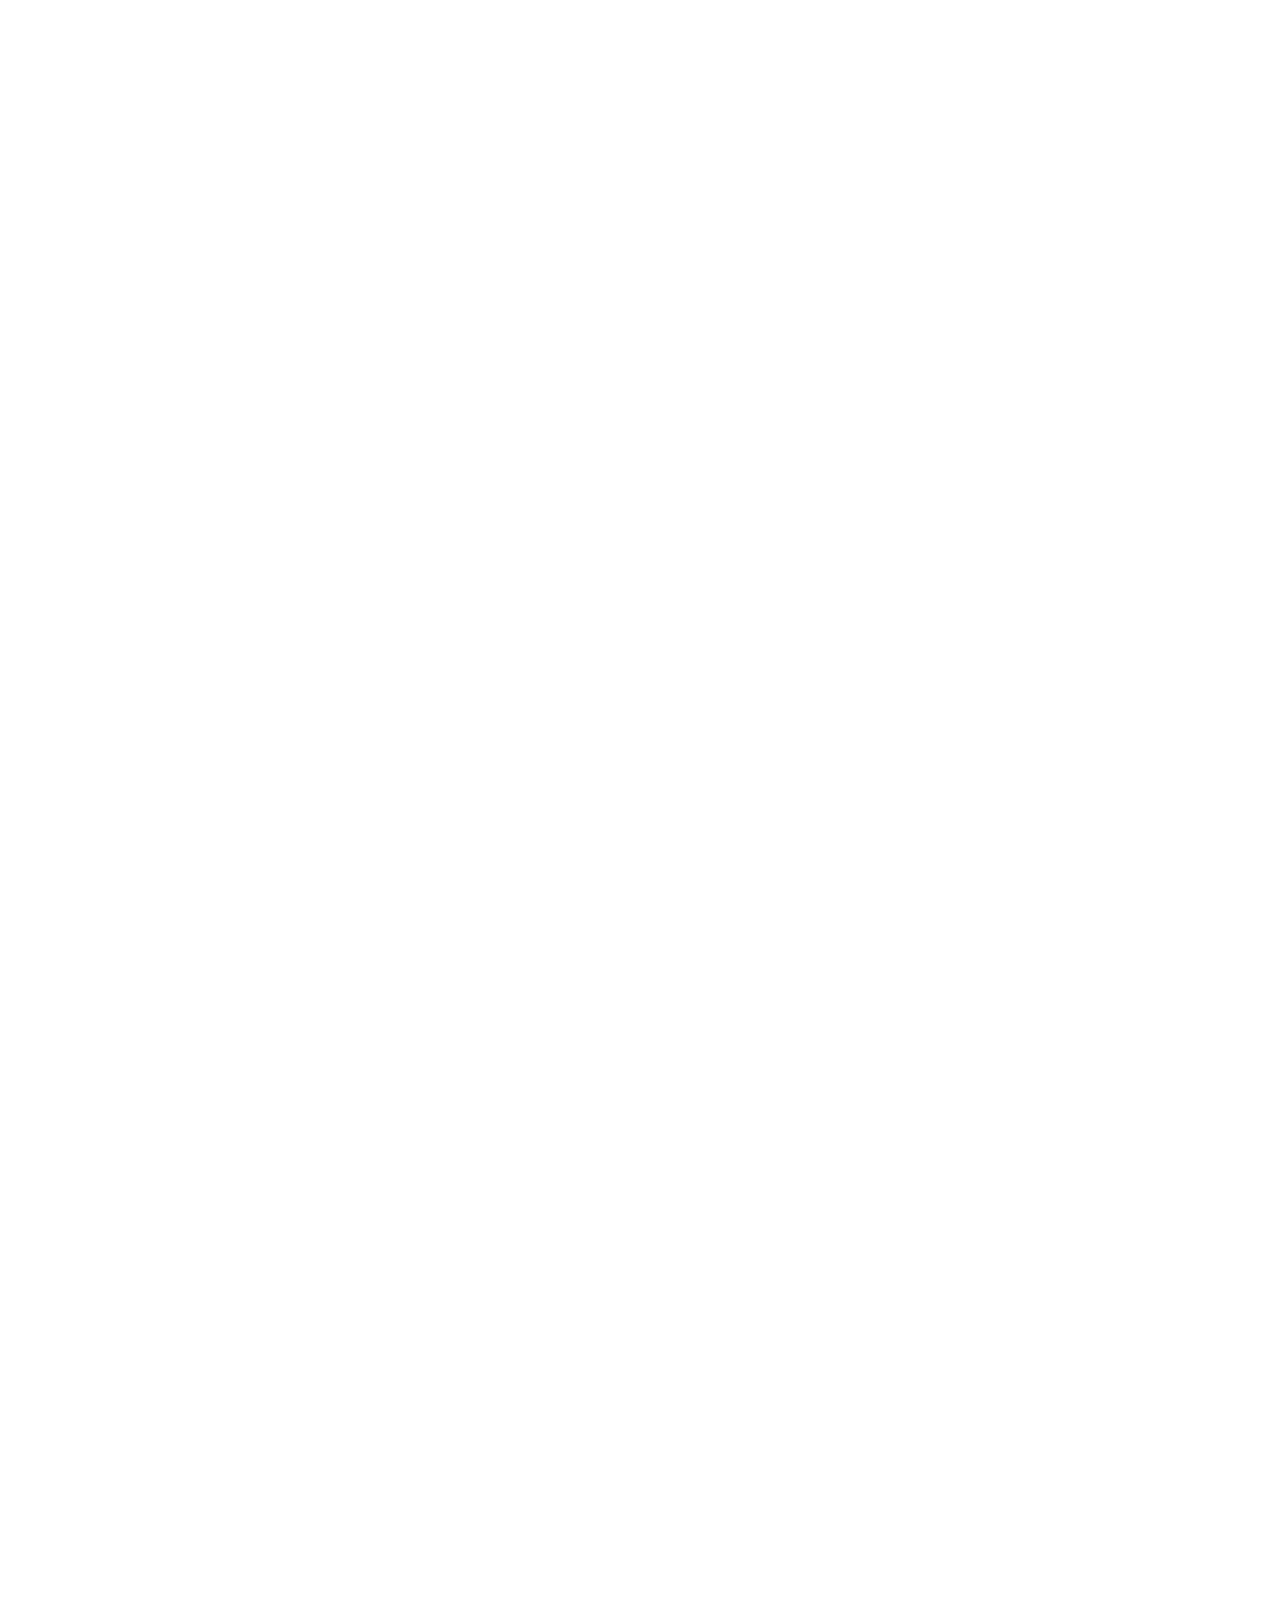
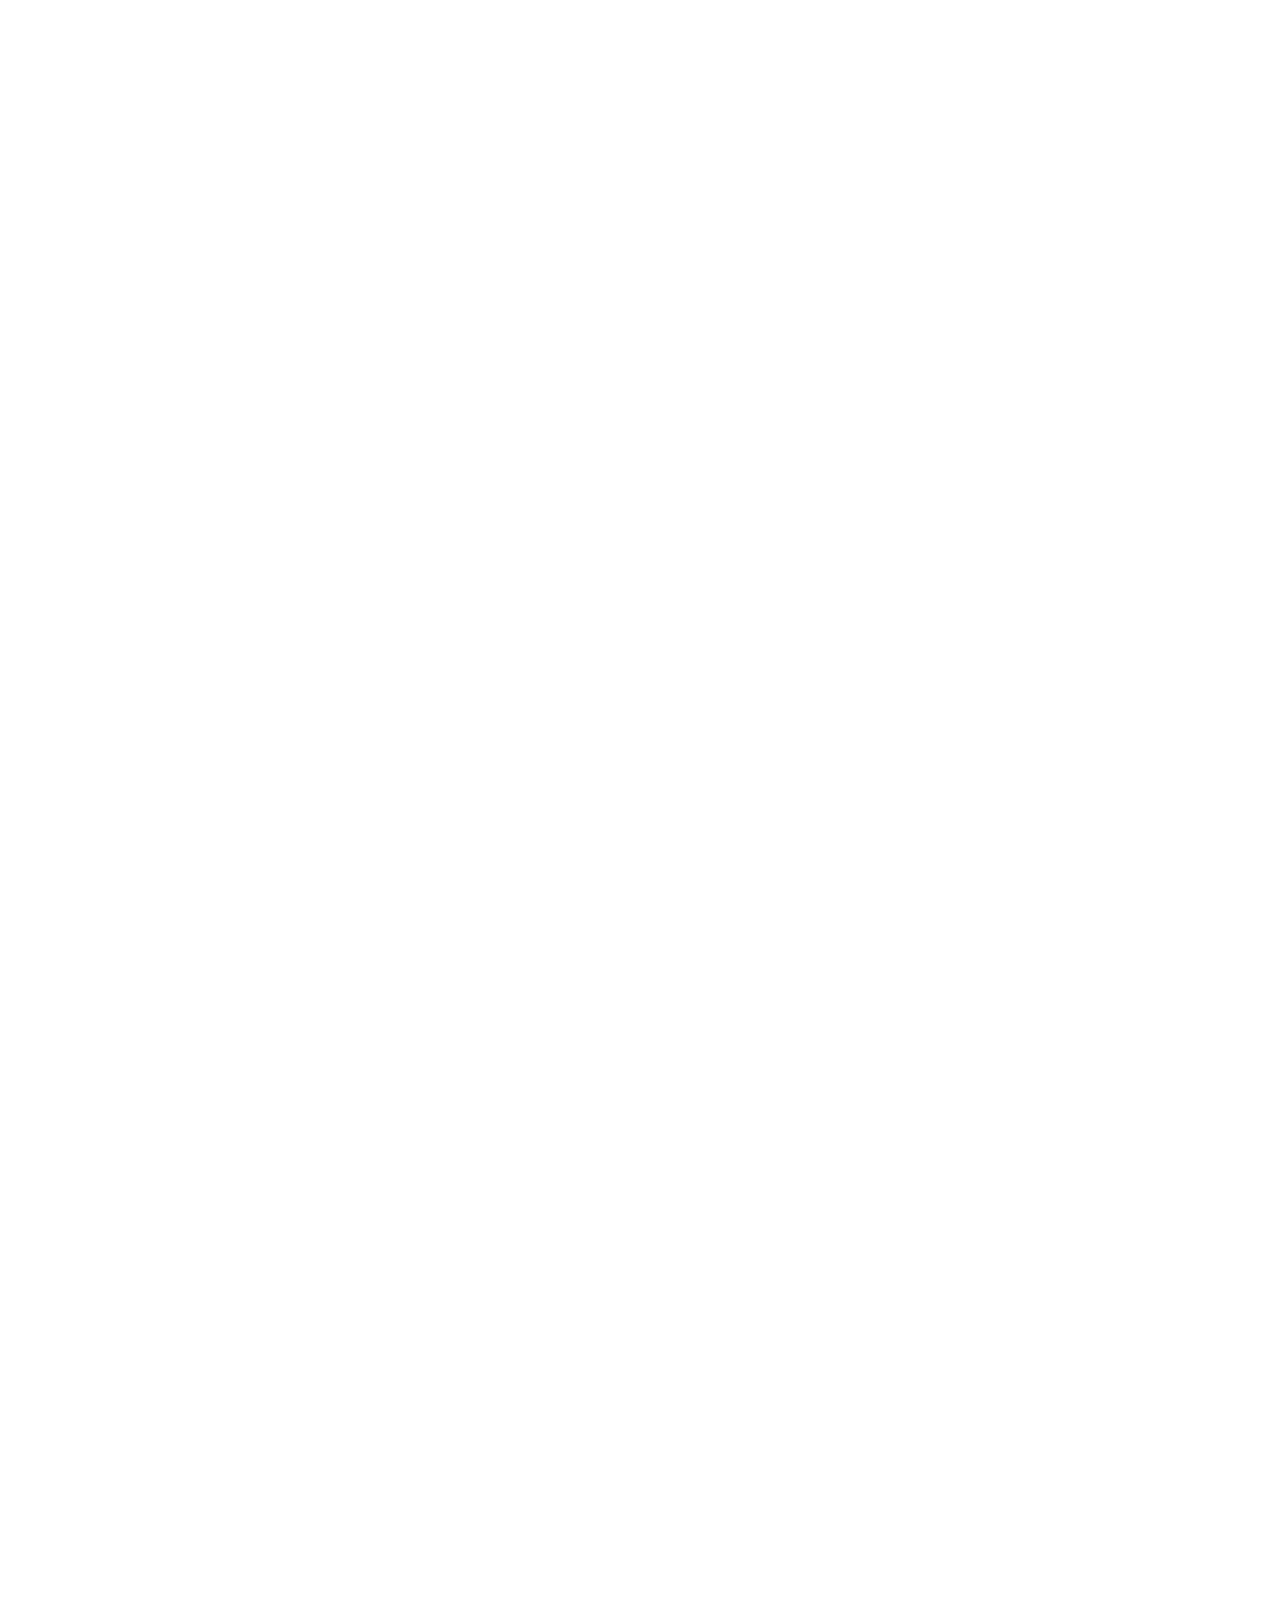
==== commit 1503b9ae: "Site updated: 2017-03-06 11:09:33" ====
--- a/index.html
+++ b/index.html
@@ -1,89 +1,767 @@
-<!DOCTYPE html>
-<html>
+<!doctype html>
+
+
+
+  
+
+
+<html class="theme-next muse use-motion" lang="">
 <head>
-  <meta charset="utf-8">
-  
-  <title>Hexo</title>
-  <meta name="viewport" content="width=device-width, initial-scale=1, maximum-scale=1">
-  <meta property="og:type" content="website">
+  <meta charset="UTF-8"/>
+<meta http-equiv="X-UA-Compatible" content="IE=edge" />
+<meta name="viewport" content="width=device-width, initial-scale=1, maximum-scale=1"/>
+
+
+
+<meta http-equiv="Cache-Control" content="no-transform" />
+<meta http-equiv="Cache-Control" content="no-siteapp" />
+
+
+
+
+
+
+
+
+
+
+
+
+
+
+
+  
+  
+  <link href="/lib/fancybox/source/jquery.fancybox.css?v=2.1.5" rel="stylesheet" type="text/css" />
+
+
+
+
+  
+  
+  
+  
+
+  
+    
+    
+  
+
+  
+
+  
+
+  
+
+  
+
+  
+    
+    
+    <link href="//fonts.googleapis.com/css?family=Lato:300,300italic,400,400italic,700,700italic&subset=latin,latin-ext" rel="stylesheet" type="text/css">
+  
+
+
+
+
+
+
+<link href="/lib/font-awesome/css/font-awesome.min.css?v=4.6.2" rel="stylesheet" type="text/css" />
+
+<link href="/css/main.css?v=5.1.0" rel="stylesheet" type="text/css" />
+
+
+  <meta name="keywords" content="Hexo, NexT" />
+
+
+
+
+
+
+
+
+  <link rel="shortcut icon" type="image/x-icon" href="/favicon.ico?v=5.1.0" />
+
+
+
+
+
+
+<meta property="og:type" content="website">
 <meta property="og:title" content="Hexo">
 <meta property="og:url" content="http://yoursite.com/index.html">
 <meta property="og:site_name" content="Hexo">
 <meta name="twitter:card" content="summary">
 <meta name="twitter:title" content="Hexo">
-  
-    <link rel="alternate" href="/atom.xml" title="Hexo" type="application/atom+xml">
-  
-  
-    <link rel="icon" href="/favicon.png">
-  
-  
-    <link href="//fonts.googleapis.com/css?family=Source+Code+Pro" rel="stylesheet" type="text/css">
-  
-  <link rel="stylesheet" href="/css/style.css">
-  
-
+
+
+
+<script type="text/javascript" id="hexo.configurations">
+  var NexT = window.NexT || {};
+  var CONFIG = {
+    root: '/',
+    scheme: 'Muse',
+    sidebar: {"position":"left","display":"post","offset":12,"offset_float":0,"b2t":false,"scrollpercent":false},
+    fancybox: true,
+    motion: true,
+    duoshuo: {
+      userId: '0',
+      author: 'Author'
+    },
+    algolia: {
+      applicationID: '',
+      apiKey: '',
+      indexName: '',
+      hits: {"per_page":10},
+      labels: {"input_placeholder":"Search for Posts","hits_empty":"We didn't find any results for the search: ${query}","hits_stats":"${hits} results found in ${time} ms"}
+    }
+  };
+</script>
+
+
+
+  <link rel="canonical" href="http://yoursite.com/"/>
+
+
+
+
+
+  <title> Hexo </title>
 </head>
 
-<body>
-  <div id="container">
-    <div id="wrap">
-      <header id="header">
-  <div id="banner"></div>
-  <div id="header-outer" class="outer">
-    <div id="header-title" class="inner">
-      <h1 id="logo-wrap">
-        <a href="/" id="logo">Hexo</a>
-      </h1>
-      
-    </div>
-    <div id="header-inner" class="inner">
-      <nav id="main-nav">
-        <a id="main-nav-toggle" class="nav-icon"></a>
-        
-          <a class="main-nav-link" href="/">Home</a>
-        
-          <a class="main-nav-link" href="/archives">Archives</a>
-        
-      </nav>
-      <nav id="sub-nav">
-        
-          <a id="nav-rss-link" class="nav-icon" href="/atom.xml" title="RSS Feed"></a>
-        
-        <a id="nav-search-btn" class="nav-icon" title="Search"></a>
-      </nav>
-      <div id="search-form-wrap">
-        <form action="//google.com/search" method="get" accept-charset="UTF-8" class="search-form"><input type="search" name="q" results="0" class="search-form-input" placeholder="Search"><button type="submit" class="search-form-submit">&#xF002;</button><input type="hidden" name="sitesearch" value="http://yoursite.com"></form>
-      </div>
-    </div>
+<body itemscope itemtype="http://schema.org/WebPage" lang="">
+
+  
+
+
+
+
+
+
+
+
+
+
+
+
+
+
+  
+  
+    
+  
+
+  <div class="container one-collumn sidebar-position-left 
+   page-home 
+ ">
+    <div class="headband"></div>
+
+    <header id="header" class="header" itemscope itemtype="http://schema.org/WPHeader">
+      <div class="header-inner"><div class="site-brand-wrapper">
+  <div class="site-meta ">
+    
+
+    <div class="custom-logo-site-title">
+      <a href="/"  class="brand" rel="start">
+        <span class="logo-line-before"><i></i></span>
+        <span class="site-title">Hexo</span>
+        <span class="logo-line-after"><i></i></span>
+      </a>
+    </div>
+      
+        <p class="site-subtitle"></p>
+      
   </div>
-</header>
-      <div class="outer">
-        <section id="main">
-  
-    <article id="post-Apache-Shiro简介" class="article article-type-post" itemscope itemprop="blogPost">
-  <div class="article-meta">
-    <a href="/2017/03/03/Apache-Shiro简介/" class="article-date">
-  <time datetime="2017-03-03T08:19:36.000Z" itemprop="datePublished">2017-03-03</time>
-</a>
-    
+
+  <div class="site-nav-toggle">
+    <button>
+      <span class="btn-bar"></span>
+      <span class="btn-bar"></span>
+      <span class="btn-bar"></span>
+    </button>
   </div>
-  <div class="article-inner">
-    
-    
-      <header class="article-header">
-        
-  
-    <h1 itemprop="name">
-      <a class="article-title" href="/2017/03/03/Apache-Shiro简介/">Apache Shiro简介</a>
-    </h1>
-  
-
+</div>
+
+<nav class="site-nav">
+  
+
+  
+    <ul id="menu" class="menu">
+      
+        
+        <li class="menu-item menu-item-home">
+          <a href="/" rel="section">
+            
+              <i class="menu-item-icon fa fa-fw fa-home"></i> <br />
+            
+            Home
+          </a>
+        </li>
+      
+        
+        <li class="menu-item menu-item-archives">
+          <a href="/archives" rel="section">
+            
+              <i class="menu-item-icon fa fa-fw fa-archive"></i> <br />
+            
+            Archives
+          </a>
+        </li>
+      
+        
+        <li class="menu-item menu-item-tags">
+          <a href="/tags" rel="section">
+            
+              <i class="menu-item-icon fa fa-fw fa-tags"></i> <br />
+            
+            Tags
+          </a>
+        </li>
+      
+
+      
+    </ul>
+  
+
+  
+</nav>
+
+
+
+ </div>
+    </header>
+
+    <main id="main" class="main">
+      <div class="main-inner">
+        <div class="content-wrap">
+          <div id="content" class="content">
+            
+  <section id="posts" class="posts-expand">
+    
+      
+
+  
+
+  
+  
+  
+
+  <article class="post post-type-normal " itemscope itemtype="http://schema.org/Article">
+    <link itemprop="mainEntityOfPage" href="http://yoursite.com/2017/03/04/markdown语法/">
+
+    <span hidden itemprop="author" itemscope itemtype="http://schema.org/Person">
+      <meta itemprop="name" content="John Doe">
+      <meta itemprop="description" content="">
+      <meta itemprop="image" content="/images/avatar.gif">
+    </span>
+
+    <span hidden itemprop="publisher" itemscope itemtype="http://schema.org/Organization">
+      <meta itemprop="name" content="Hexo">
+    </span>
+
+    
+      <header class="post-header">
+
+        
+        
+          <h1 class="post-title" itemprop="name headline">
+            
+            
+              
+                
+                <a class="post-title-link" href="/2017/03/04/markdown语法/" itemprop="url">
+                  markdown语法
+                </a>
+              
+            
+          </h1>
+        
+
+        <div class="post-meta">
+          <span class="post-time">
+            
+              <span class="post-meta-item-icon">
+                <i class="fa fa-calendar-o"></i>
+              </span>
+              
+                <span class="post-meta-item-text">Posted on</span>
+              
+              <time title="Post created" itemprop="dateCreated datePublished" datetime="2017-03-04T14:41:07+08:00">
+                2017-03-04
+              </time>
+            
+
+            
+
+            
+          </span>
+
+          
+
+          
+            
+          
+
+          
+          
+
+          
+
+          
+
+          
+
+        </div>
       </header>
     
-    <div class="article-entry" itemprop="articleBody">
-      
-        <p>apache shiro 是一个开源的安全框架。能处理身份认证、授权、会话管理和加密。  </p>
+
+
+    <div class="post-body" itemprop="articleBody">
+
+      
+      
+
+      
+        
+          
+            <p><a href="http://www.appinn.com/markdown/" target="_blank" rel="external">Markdown 语法说明 (简体中文版)</a></p>
+<p><a href="http://note.youdao.com/iyoudao/?p=2411" target="_blank" rel="external">Markdown有道云语法</a></p>
+<h1 id="Some-of-the-key"><a href="#Some-of-the-key" class="headerlink" title="Some of the key"></a>Some of the key</h1><h2 id="兼容-HTML"><a href="#兼容-HTML" class="headerlink" title="兼容 HTML"></a>兼容 HTML</h2><p>不在 Markdown 涵盖范围之内的标签，都可以直接在文档里面用 HTML 撰写。不需要额外标注这是 HTML 或是 Markdown；只要直接加标签就可以了。</p>
+
+          
+        
+      
+    </div>
+
+    <div>
+      
+    </div>
+
+    <div>
+      
+    </div>
+
+
+    <footer class="post-footer">
+      
+
+      
+
+      
+
+      
+      
+        <div class="post-eof"></div>
+      
+    </footer>
+  </article>
+
+
+    
+      
+
+  
+
+  
+  
+  
+
+  <article class="post post-type-normal " itemscope itemtype="http://schema.org/Article">
+    <link itemprop="mainEntityOfPage" href="http://yoursite.com/2017/03/04/GOF设计模式/">
+
+    <span hidden itemprop="author" itemscope itemtype="http://schema.org/Person">
+      <meta itemprop="name" content="John Doe">
+      <meta itemprop="description" content="">
+      <meta itemprop="image" content="/images/avatar.gif">
+    </span>
+
+    <span hidden itemprop="publisher" itemscope itemtype="http://schema.org/Organization">
+      <meta itemprop="name" content="Hexo">
+    </span>
+
+    
+      <header class="post-header">
+
+        
+        
+          <h1 class="post-title" itemprop="name headline">
+            
+            
+              
+                
+                <a class="post-title-link" href="/2017/03/04/GOF设计模式/" itemprop="url">
+                  GOF设计模式
+                </a>
+              
+            
+          </h1>
+        
+
+        <div class="post-meta">
+          <span class="post-time">
+            
+              <span class="post-meta-item-icon">
+                <i class="fa fa-calendar-o"></i>
+              </span>
+              
+                <span class="post-meta-item-text">Posted on</span>
+              
+              <time title="Post created" itemprop="dateCreated datePublished" datetime="2017-03-04T10:59:52+08:00">
+                2017-03-04
+              </time>
+            
+
+            
+
+            
+          </span>
+
+          
+
+          
+            
+          
+
+          
+          
+
+          
+
+          
+
+          
+
+        </div>
+      </header>
+    
+
+
+    <div class="post-body" itemprop="articleBody">
+
+      
+      
+
+      
+        
+          
+            <h1 id="第一章"><a href="#第一章" class="headerlink" title="第一章"></a>第一章</h1><p>设计模式是为了设计可复用的软件程序而服务的。</p>
+<h2 id="1-1-什么是设计模式"><a href="#1-1-什么是设计模式" class="headerlink" title="1.1    什么是设计模式"></a>1.1    什么是设计模式</h2><p>模式有四个基本要素</p>
+<ul>
+<li>pattern name    （模式名称）</li>
+<li>problem    （问题）</li>
+<li>solution    （解决方案）</li>
+<li>consequences    （效果）    </li>
+</ul>
+<h2 id="1-4-设计模式的编目"><a href="#1-4-设计模式的编目" class="headerlink" title="1.4    设计模式的编目"></a>1.4    设计模式的编目</h2><ul>
+<li>Abstract Factory （3.1）：提供一个创建一系列相关或相互依赖对象的接口，而无需制定他们具体的类。</li>
+<li>Adapter （4.1）：将一个类的接口转换成客户希望的另一个接口。Adapter模式使得原先由于接口不兼容而无法一起工作的那些类可以一起工作。</li>
+<li>Bridge （4.2）：将抽象部分和实现部分分离，使它们都可以独立的变化。</li>
+<li>Builder （3.2）：将一个复杂对象的构建与她的表示分离，使得同样的构建过程可以创建不同的表示。</li>
+<li>Chain of Responsibility （5.1）：为解除请求的发送者和接受者之间耦合，而使多个对象都有机会处理这个请求。将这些对象连成一个链，并沿着这个链传递该请求，知道有一个对象处理它。</li>
+<li>Command （5.2）：将一个请求封装为一个对象，从而可以使你可用不同的请求对客户进行参数化；对请求排队或记录请求日志，以及支持可取消的操作。</li>
+<li>Composite （4.3）：将对象组合成树形结构以表示“部分-整体”的层次结构。composite使得客户对单个对象和复合对象的使用具有一致性。</li>
+<li>Decorator （4.4）：动态地给一个对象添加额外的职责。就扩展功能而言，Decorator模式比生成子类的方式更为灵活。</li>
+<li>Facade （4.5）：为子系统中的一组接口提供一个一致的界面，Facade模式定义了一个高层接口，这个接口使得这一子系统更加容易使用。</li>
+<li>Factory Method （3.3）：定义一个用于创建对象的接口，让子类决定将哪一个类实例化。Factory Method使一个类的实例化延迟到其子类。</li>
+<li>Flyweight （4.6）：运用共享技术有效地支持大量细粒度的对象。</li>
+<li>Interpreter （5.3）：给定一个语言，定义它的文法的一种表示，并定义一个解释器，该解释器使用该表示来解释语言中的句子。</li>
+<li>Iterator （5.4）：提供一种方法顺序访问一个聚合对象中各个元素，而又不暴露该对象的内部表示。</li>
+<li>Mediator （5.5）：用一个中介对象来封装一些列的对象交互。中介者使各对象不需要显示地相互引用，从而使其耦合松散，并且可以独立地改变它们之间的交互。</li>
+<li>Memento （5.6）：在不破坏封装性的前提下，捕获一个对象的内部状态，并在该对象之外保存这个状态。这样以后就可将该对象恢复到保存的状态。</li>
+<li>Observer （5.7）：定义对象间的一种一对多的依赖关系，以便当一个对象的状态发生改变时，所有依赖与它的对象都得到通知并自动刷新。</li>
+<li>Prototype （3.4）：用原型实例指定创建对象的种类，并且通过拷贝这个原型来创建新的对象。</li>
+<li>Proxy （4.7）：为其它对象提供一个代理以控制对这个对象的访问。</li>
+<li>Singleton （3.5）：保证一个类仅有一个实例，并提供一个访问它的全局访问点。</li>
+<li>State （5.8）：允许一个对象在其内部状态改变时改变它的行为。对象看起来似乎修改了它所属的类。</li>
+<li>Strategy （5.9）：定义一系列的算法，把它们一个个封装起来，并且使它们可相互替换。本模式使得算法的变化可以独立于使用它的客户。</li>
+<li>Template Method （5.10）：定义一个操作中的算法的骨架，而将一些步骤延迟到子类中。使得子类可以不改变一个算法的结构即可重定义该算法的某些特定步骤。</li>
+<li>Visitor （5.11）：表示一个作用于某对象结构中的各元素的操作。它使你可以在不改变各元素类的前提下定义作用于这些元素的新操作。</li>
+</ul>
+<h2 id="1-5-组织编目"><a href="#1-5-组织编目" class="headerlink" title="1.5    组织编目"></a>1.5    组织编目</h2><h3 id="模式根据其目的可分为创建型（Creational）、结构性（Structural）、行为型（Behavioral）。"><a href="#模式根据其目的可分为创建型（Creational）、结构性（Structural）、行为型（Behavioral）。" class="headerlink" title="模式根据其目的可分为创建型（Creational）、结构性（Structural）、行为型（Behavioral）。"></a>模式根据其目的可分为创建型（Creational）、结构性（Structural）、行为型（Behavioral）。</h3><ul>
+<li>创建型模式与对象的创建有关</li>
+<li>结构性模式处理类或对象的组合</li>
+<li>行为型模式对类或对象怎样交互和怎样分配职责进行描述。</li>
+</ul>
+<h3 id="模式根据作用范围可分为两类"><a href="#模式根据作用范围可分为两类" class="headerlink" title="模式根据作用范围可分为两类"></a>模式根据作用范围可分为两类</h3><ul>
+<li>类模式处理类和子类之间的关系，而这些关系通过继承建立，是静态的，在编译时刻便确定下来了</li>
+<li>对象模式处理对象间的关系，这些关系在运行时刻是可以变化的，更具动态性</li>
+</ul>
+<p><strong>创建型类模式将对象的部分创建工作延迟到子类</strong></p>
+<p><strong>创建型对象模式则将它延迟到另一个对象中</strong></p>
+<p><strong>结构性类模式使用继承机制来组合类</strong></p>
+<p><strong>结构性对象模式描述了对象的组装方式</strong></p>
+<p><strong>行为型类模式使用继承描述算法和控制流</strong></p>
+<p><strong>行为型对象模式描述一组对象怎样协作来完成单个对象无法完成的任务</strong></p>
+<p><img src="http://om89n3k0y.bkt.clouddn.com/%E4%B8%89%E7%A7%8D23%E4%B8%AA%E8%AE%BE%E8%AE%A1%E6%A8%A1%E5%BC%8F.png" alt="image"></p>
+<p><img src="http://om89n3k0y.bkt.clouddn.com/%E8%AE%BE%E8%AE%A1%E6%A8%A1%E5%BC%8F%E4%B9%8B%E9%97%B4%E7%9A%84%E5%85%B3%E7%B3%BB.png" alt="image"></p>
+<h2 id="1-6-3-指定对象接口"><a href="#1-6-3-指定对象接口" class="headerlink" title="1.6.3    指定对象接口"></a>1.6.3    指定对象接口</h2><p>==对象声明的每一个操作，包括操作名、作为参数的对象和返回值，这就是所谓的操作的型构（signature）。对象操作所定义的所有操作型构的集合被称为该对象的接口（interface）。==对象接口描述了该对象所能接受的全部请求的集合，任何匹配对象接口中型构的请求都可以发送给该对象。</p>
+<p>类型（type）是用来标识特定接口的一个名字。如果一个对象接受“window”接口所定义的所有操作请求，那么我们就说该对象具有“window”类型。一个对象可以有多个类型，并且不同的对象可以共享同一个类型。对象接口的某部分可以用某个类型来刻画，而其它部分则可用其它类型来刻画。接口可以包含其它接口作为子集。当一个类型的接口包含另一个类型的接口时，我们就说它是另一个类型的子类型（subtype），另一个类型称之为它的超类型（supertype）。我们常说子类型继承了它的超类型的接口。</p>
+<p>==s==</p>
+
+          
+        
+      
+    </div>
+
+    <div>
+      
+    </div>
+
+    <div>
+      
+    </div>
+
+
+    <footer class="post-footer">
+      
+
+      
+
+      
+
+      
+      
+        <div class="post-eof"></div>
+      
+    </footer>
+  </article>
+
+
+    
+      
+
+  
+
+  
+  
+  
+
+  <article class="post post-type-normal " itemscope itemtype="http://schema.org/Article">
+    <link itemprop="mainEntityOfPage" href="http://yoursite.com/2017/03/03/Think-in-java-4th/">
+
+    <span hidden itemprop="author" itemscope itemtype="http://schema.org/Person">
+      <meta itemprop="name" content="John Doe">
+      <meta itemprop="description" content="">
+      <meta itemprop="image" content="/images/avatar.gif">
+    </span>
+
+    <span hidden itemprop="publisher" itemscope itemtype="http://schema.org/Organization">
+      <meta itemprop="name" content="Hexo">
+    </span>
+
+    
+      <header class="post-header">
+
+        
+        
+          <h1 class="post-title" itemprop="name headline">
+            
+            
+              
+                
+                <a class="post-title-link" href="/2017/03/03/Think-in-java-4th/" itemprop="url">
+                  Think in java 4th
+                </a>
+              
+            
+          </h1>
+        
+
+        <div class="post-meta">
+          <span class="post-time">
+            
+              <span class="post-meta-item-icon">
+                <i class="fa fa-calendar-o"></i>
+              </span>
+              
+                <span class="post-meta-item-text">Posted on</span>
+              
+              <time title="Post created" itemprop="dateCreated datePublished" datetime="2017-03-03T22:04:37+08:00">
+                2017-03-03
+              </time>
+            
+
+            
+
+            
+          </span>
+
+          
+
+          
+            
+          
+
+          
+          
+
+          
+
+          
+
+          
+
+        </div>
+      </header>
+    
+
+
+    <div class="post-body" itemprop="articleBody">
+
+      
+      
+
+      
+        
+          
+            <h1 id="1-1-面向对象语言的五个特性"><a href="#1-1-面向对象语言的五个特性" class="headerlink" title="1.1    面向对象语言的五个特性"></a>1.1    面向对象语言的五个特性</h1><p>1.万物皆为对象</p>
+<p>2.程序是对象的集合，它们通过发送消息来告知彼此需要做的</p>
+<p>3.每个独享都有自己的由其他对象所构成的存储</p>
+<p>4.每个对象都拥有其类型</p>
+<p>5.某一特定类型的所有对象都可以接收同样的消息</p>
+<p>对象具有状态、行为和标识</p>
+<h1 id="1-5-使用现有的类合成新的类"><a href="#1-5-使用现有的类合成新的类" class="headerlink" title="1.5    使用现有的类合成新的类"></a>1.5    使用现有的类合成新的类</h1><p>组合 composition ，如果组合是动态发生的，那么通常称为聚合 aggregation<br>组合通常被视为 has-a  拥有关系。</p>
+<p>UML  实心菱形  表示组合</p>
+<h1 id="1-6"><a href="#1-6" class="headerlink" title="1.6"></a>1.6</h1><p>UML  空心箭头  继承</p>
+<p>子类不仅包括父类的所有成员（private成员不可访问）</p>
+<h1 id="1-7-面向对象程序设计OOP"><a href="#1-7-面向对象程序设计OOP" class="headerlink" title="1.7    面向对象程序设计OOP"></a>1.7    面向对象程序设计OOP</h1><p>一个非面向对象编程的编译器产生的函数调用会引起所谓的前期绑定，这么做意味着编译器将产生对一个具体函数名字的调用，而运行时将这个调用解析到将要被执行的代码的绝对地址。然而在OOP中，程序直到运行时才能确定代码的地址。</p>
+<p>为了解决这个问题，面向对象程序设计语言采用了后期绑定的概念。当向对象发送消息时，被调用的代码直到运行时才能确定。编译器确保被调用方法的存在，并对调用参数和返回值进行类型检查（无法提供此类保证的语言被称为是弱类型的），但是并不知道将被执行的确切代码。</p>
+<p>在某些语言中，必须明确地声明希望某个方法具备后期绑定属性所带来的灵活性（C++是使用virtual关键字来实现的）。在这些语言中，方法在默认情况下不是动态绑定的。而在java中，动态绑定是默认行为，不需要添加额外的关键字来实现多态。</p>
+<p>为了说明多态，我们要编写一段代码，它忽略类型的具体细节，仅仅和基类进行交互。这段代码和具体类型信息是分离的（decoupled），这样做使代码编写更为简单，也更易于理解。通过继承实现扩展性。<br>将子类作为父类处理，称为向上转型（upcasting）。</p>
+<p>一个面向对象程序肯定会在某处包含向上转型，因为这正是将自己从必须知道确切类型中解放出来的关键。</p>
+<h1 id="1-8-OOP（除C-）-单根继承"><a href="#1-8-OOP（除C-）-单根继承" class="headerlink" title="1.8    OOP（除C++） 单根继承"></a>1.8    OOP（除C++） 单根继承</h1><p>单根继承结构保证所有的对象都具备某些功能。可以在某个对象上执行某些基本操作。所有对象都可以很容易的在堆上创建，参数传递也得到了极大的简化。</p>
+<p>单个继承结构使垃圾回收器的实现变得容易的多，而垃圾收集器正是java相对于c++的重要改进之一。由于所有对象都保证具有其类型信息，因此不会因无法确定对象的类型而陷入僵局。这对于系统级操作（如异常处理）显得尤其重要。</p>
+<h1 id="1-9"><a href="#1-9" class="headerlink" title="1.9"></a>1.9</h1><p>通常来说，如果不知道在解决某个特定问题时需要多少对象，或者它们将存活多久，那么就不可能知道如何存储这些对象。如何才能知道需要多少空间来创建这些对象呢？答案是你不可能知道，因为这类信息只有在运行时才能获得。</p>
+<p>对于面向对象设计中的大多数问题而言，这个问题的解决方案似乎过于轻率：创建另一种对象类型，这种新的对象类型持有对其他对象的引用。当然，你可以用在大多数语言中都有的数组类型来实现相同的功能。这个通常被称为容器（也称为集合，不过java类库以不同的含义使用“集合”这个术语，所以在此使用“容器”这个词）的新对象，在任何需要时都可以扩充自己以容纳你置于其中的所有东西。</p>
+<pre><code>不同容器提供了不同类型的接口和外部行为
+不同的容器对于某些操作有不同的效率
+ArrayList，随机访问元素是一个花费固定时间的操作
+LinkedList，随机访问元素需要在链表上移动，访问越靠近表尾的元素，花费的时间越长
+</code></pre><h2 id="参数化类型"><a href="#参数化类型" class="headerlink" title="参数化类型"></a>参数化类型</h2><p>在JavaSE5出现之前，容器存储的对象都只具有java中的通用类型：Object。<br>向上转型是安全的，除非确切知道所要处理对象的类型，否则向下转型几乎是不安全的<br>参数化类型机制（泛型）</p>
+<h1 id="1-10-对象的创建和生命周期"><a href="#1-10-对象的创建和生命周期" class="headerlink" title="1.10 对象的创建和生命周期"></a>1.10 对象的创建和生命周期</h1><p>在使用对象时，最关键的问题便是它们的生成和销毁方式。每个对象为了生存都需要资源，尤其是内存。当我们不在需要一个对象时，它必须被清理掉，使其占有的资源可以被释放和重用。</p>
+<p>对象的数据位于何处？怎样控制对象的生命周期？ c++认为效率是最重要的议题，所以给程序员提供了选择的权利。为了追求最大的执行速度，对象的存储空间和生命周期可以在编写程序时确定，这可以通过将对象置于堆栈或静态存储区域来实现。必须在编写程序时知道对象确切的数量、生命周期和类型。</p>
+<p>第二种方式是在被称为堆的内存池中动态地创建对象。在这种方式中，直到运行时才知道需要多少对象， 它们的生命周期如何，以及它们的具体类型是什么。这些问题的答案只能在程序运行时相关代码被执行的时候才能确定。如果需要一个新对象，可以在需要的时刻直接在堆中创建。因为存储空间是在运行时刻被动态管理的，所以需要大量的时间在堆中分配存储空间，这可能远远大于在堆栈中创建存储空间的时间。在堆栈中创建存储空间和释放存储空间通常个需要一条汇编指令即可，分别对应将栈顶指针向下移动和将栈顶指针向上移动。创建堆存储空间的时间依赖于存储机制的设计。</p>
+<p>动态方式有这样一个一般性的逻辑假设：对象趋向于变得复杂，所以查找和释放存储空间的开销不会对对象的创建造成重大冲击。</p>
+<p>Java完全采用了动态内存分配方式（基本类型是一种特例）<br>。<br>垃圾收集器“知道”对象何时不再被使用，并自动释放对象占用的内存。这一点同所有对象都是继承自单根object以及只能以一种方式创建对象（在堆上创建）这两个特性结合起来。使得用java编程非常简单。</p>
+<h1 id="1-11-异常"><a href="#1-11-异常" class="headerlink" title="1.11     异常"></a>1.11     异常</h1><p>异常不能够忽略<br>异常处理不是面向对象的特征–尽管在面向对象语言中异常常被表示成一个对象。</p>
+<h1 id="1-12-并发编程"><a href="#1-12-并发编程" class="headerlink" title="1.12    并发编程"></a>1.12    并发编程</h1>
+          
+        
+      
+    </div>
+
+    <div>
+      
+    </div>
+
+    <div>
+      
+    </div>
+
+
+    <footer class="post-footer">
+      
+
+      
+
+      
+
+      
+      
+        <div class="post-eof"></div>
+      
+    </footer>
+  </article>
+
+
+    
+      
+
+  
+
+  
+  
+  
+
+  <article class="post post-type-normal " itemscope itemtype="http://schema.org/Article">
+    <link itemprop="mainEntityOfPage" href="http://yoursite.com/2017/03/03/Apache-Shiro简介/">
+
+    <span hidden itemprop="author" itemscope itemtype="http://schema.org/Person">
+      <meta itemprop="name" content="John Doe">
+      <meta itemprop="description" content="">
+      <meta itemprop="image" content="/images/avatar.gif">
+    </span>
+
+    <span hidden itemprop="publisher" itemscope itemtype="http://schema.org/Organization">
+      <meta itemprop="name" content="Hexo">
+    </span>
+
+    
+      <header class="post-header">
+
+        
+        
+          <h1 class="post-title" itemprop="name headline">
+            
+            
+              
+                
+                <a class="post-title-link" href="/2017/03/03/Apache-Shiro简介/" itemprop="url">
+                  Apache Shiro简介
+                </a>
+              
+            
+          </h1>
+        
+
+        <div class="post-meta">
+          <span class="post-time">
+            
+              <span class="post-meta-item-icon">
+                <i class="fa fa-calendar-o"></i>
+              </span>
+              
+                <span class="post-meta-item-text">Posted on</span>
+              
+              <time title="Post created" itemprop="dateCreated datePublished" datetime="2017-03-03T16:19:36+08:00">
+                2017-03-03
+              </time>
+            
+
+            
+
+            
+          </span>
+
+          
+
+          
+            
+          
+
+          
+          
+
+          
+
+          
+
+          
+
+        </div>
+      </header>
+    
+
+
+    <div class="post-body" itemprop="articleBody">
+
+      
+      
+
+      
+        
+          
+            <p>apache shiro 是一个开源的安全框架。能处理身份认证、授权、会话管理和加密。  </p>
 <p><img src="http://img.blog.csdn.net/20140422155300390?watermark/2/text/aHR0cDovL2Jsb2cuY3Nkbi5uZXQvY3F3c2hhbmZlbmc=/font/5a6L5L2T/fontsize/400/fill/I0JBQkFCMA==/dissolve/70/gravity/SouthEast" alt="image"></p>
 <p>Authentication  身份验证</p>
 <p>Authorization   授权</p>
@@ -100,42 +778,123 @@
 <p>高级概述</p>
 <p><img src="http://img.blog.csdn.net/20140422174203437?watermark/2/text/aHR0cDovL2Jsb2cuY3Nkbi5uZXQvY3F3c2hhbmZlbmc=/font/5a6L5L2T/fontsize/400/fill/I0JBQkFCMA==/dissolve/70/gravity/Center" alt="image"></p>
 
-      
-    </div>
-    <footer class="article-footer">
-      <a data-url="http://yoursite.com/2017/03/03/Apache-Shiro简介/" data-id="ciztlbwl90000cgvt96cu18c7" class="article-share-link">Share</a>
-      
+          
+        
+      
+    </div>
+
+    <div>
+      
+    </div>
+
+    <div>
+      
+    </div>
+
+
+    <footer class="post-footer">
+      
+
+      
+
+      
+
+      
+      
+        <div class="post-eof"></div>
       
     </footer>
-  </div>
-  
-</article>
-
-
-  
-    <article id="post-七牛云图片存储" class="article article-type-post" itemscope itemprop="blogPost">
-  <div class="article-meta">
-    <a href="/2017/03/03/七牛云图片存储/" class="article-date">
-  <time datetime="2017-03-03T07:35:32.000Z" itemprop="datePublished">2017-03-03</time>
-</a>
-    
-  </div>
-  <div class="article-inner">
-    
-    
-      <header class="article-header">
-        
-  
-    <h1 itemprop="name">
-      <a class="article-title" href="/2017/03/03/七牛云图片存储/">七牛云图片存储</a>
-    </h1>
-  
-
+  </article>
+
+
+    
+      
+
+  
+
+  
+  
+  
+
+  <article class="post post-type-normal " itemscope itemtype="http://schema.org/Article">
+    <link itemprop="mainEntityOfPage" href="http://yoursite.com/2017/03/03/七牛云图片存储/">
+
+    <span hidden itemprop="author" itemscope itemtype="http://schema.org/Person">
+      <meta itemprop="name" content="John Doe">
+      <meta itemprop="description" content="">
+      <meta itemprop="image" content="/images/avatar.gif">
+    </span>
+
+    <span hidden itemprop="publisher" itemscope itemtype="http://schema.org/Organization">
+      <meta itemprop="name" content="Hexo">
+    </span>
+
+    
+      <header class="post-header">
+
+        
+        
+          <h1 class="post-title" itemprop="name headline">
+            
+            
+              
+                
+                <a class="post-title-link" href="/2017/03/03/七牛云图片存储/" itemprop="url">
+                  七牛云图片存储
+                </a>
+              
+            
+          </h1>
+        
+
+        <div class="post-meta">
+          <span class="post-time">
+            
+              <span class="post-meta-item-icon">
+                <i class="fa fa-calendar-o"></i>
+              </span>
+              
+                <span class="post-meta-item-text">Posted on</span>
+              
+              <time title="Post created" itemprop="dateCreated datePublished" datetime="2017-03-03T15:35:32+08:00">
+                2017-03-03
+              </time>
+            
+
+            
+
+            
+          </span>
+
+          
+
+          
+            
+          
+
+          
+          
+
+          
+
+          
+
+          
+
+        </div>
       </header>
     
-    <div class="article-entry" itemprop="articleBody">
-      
-        <p>转载至<a href="http://www.jianshu.com/p/ec2c8acf63cd" target="_blank" rel="external">http://www.jianshu.com/p/ec2c8acf63cd</a></p>
+
+
+    <div class="post-body" itemprop="articleBody">
+
+      
+      
+
+      
+        
+          
+            <p>转载至<a href="http://www.jianshu.com/p/ec2c8acf63cd" target="_blank" rel="external">http://www.jianshu.com/p/ec2c8acf63cd</a></p>
 <p>菜鸟阶段</p>
 <p>初阶:注册与初识</p>
 <p>首先需要申请七牛账号，如果你也需要申请，请访问<a href="https://portal.qiniu.com/signup?code=3li1yiwtbd3ki" target="_blank" rel="external">这个连接</a>，这样我也可以获得更多的流量（5GB）。你们注册之后在个人中心也会获得邀请链接，要是觉得可以就双赢吧。注册过程就不多说了，都会的。</p>
@@ -167,42 +926,123 @@
 <p>deadline 由服务器时间加上 指定秒数 表示过期时间点。默认 3600 秒，服务器时间需校准，不要与标准时间相差太大。 downloadToken 可以使用 SDK 提供的方法生成。<br>公开私有空间解释的参考文档来源</p>
 <p>如有问题更多连接请移步：<br>七牛云知识库<br>开发者文档</p>
 
-      
-    </div>
-    <footer class="article-footer">
-      <a data-url="http://yoursite.com/2017/03/03/七牛云图片存储/" data-id="ciztlbwlg0002cgvtg21vp5v0" class="article-share-link">Share</a>
-      
+          
+        
+      
+    </div>
+
+    <div>
+      
+    </div>
+
+    <div>
+      
+    </div>
+
+
+    <footer class="post-footer">
+      
+
+      
+
+      
+
+      
+      
+        <div class="post-eof"></div>
       
     </footer>
-  </div>
-  
-</article>
-
-
-  
-    <article id="post-windows下github+node+git+hexo搭建个人博客" class="article article-type-post" itemscope itemprop="blogPost">
-  <div class="article-meta">
-    <a href="/2017/03/03/windows下github+node+git+hexo搭建个人博客/" class="article-date">
-  <time datetime="2017-03-03T02:25:32.000Z" itemprop="datePublished">2017-03-03</time>
-</a>
-    
-  </div>
-  <div class="article-inner">
-    
-    
-      <header class="article-header">
-        
-  
-    <h1 itemprop="name">
-      <a class="article-title" href="/2017/03/03/windows下github+node+git+hexo搭建个人博客/">windows下github+node+git+hexo搭建个人博客</a>
-    </h1>
-  
-
+  </article>
+
+
+    
+      
+
+  
+
+  
+  
+  
+
+  <article class="post post-type-normal " itemscope itemtype="http://schema.org/Article">
+    <link itemprop="mainEntityOfPage" href="http://yoursite.com/2017/03/03/windows下github+node+git+hexo搭建个人博客/">
+
+    <span hidden itemprop="author" itemscope itemtype="http://schema.org/Person">
+      <meta itemprop="name" content="John Doe">
+      <meta itemprop="description" content="">
+      <meta itemprop="image" content="/images/avatar.gif">
+    </span>
+
+    <span hidden itemprop="publisher" itemscope itemtype="http://schema.org/Organization">
+      <meta itemprop="name" content="Hexo">
+    </span>
+
+    
+      <header class="post-header">
+
+        
+        
+          <h1 class="post-title" itemprop="name headline">
+            
+            
+              
+                
+                <a class="post-title-link" href="/2017/03/03/windows下github+node+git+hexo搭建个人博客/" itemprop="url">
+                  windows下github+node+git+hexo搭建个人博客
+                </a>
+              
+            
+          </h1>
+        
+
+        <div class="post-meta">
+          <span class="post-time">
+            
+              <span class="post-meta-item-icon">
+                <i class="fa fa-calendar-o"></i>
+              </span>
+              
+                <span class="post-meta-item-text">Posted on</span>
+              
+              <time title="Post created" itemprop="dateCreated datePublished" datetime="2017-03-03T10:25:32+08:00">
+                2017-03-03
+              </time>
+            
+
+            
+
+            
+          </span>
+
+          
+
+          
+            
+          
+
+          
+          
+
+          
+
+          
+
+          
+
+        </div>
       </header>
     
-    <div class="article-entry" itemprop="articleBody">
-      
-        <p>工具/原料</p>
+
+
+    <div class="post-body" itemprop="articleBody">
+
+      
+      
+
+      
+        
+          
+            <p>工具/原料</p>
 <p>Windows（Mac也是差不多，可参照）、Git、Node.js。</p>
 <p>安装Hexo</p>
 <p>1、利用 npm 命令即可安装。在任意位置点击鼠标右键，选择Git Base。</p>
@@ -314,43 +1154,125 @@
 <p>hexo d == hexo deploy</p>
 <p>注意事项</p>
 <p>这篇和官方的说法有一点不一样，不过这是成功之谈。</p>
-
-      
-    </div>
-    <footer class="article-footer">
-      <a data-url="http://yoursite.com/2017/03/03/windows下github+node+git+hexo搭建个人博客/" data-id="ciztlbwld0001cgvt2sb07ouc" class="article-share-link">Share</a>
-      
+<p><a href="http://theme-next.iissnan.com/getting-started.html" target="_blank" rel="external">设置NexT主题</a></p>
+
+          
+        
+      
+    </div>
+
+    <div>
+      
+    </div>
+
+    <div>
+      
+    </div>
+
+
+    <footer class="post-footer">
+      
+
+      
+
+      
+
+      
+      
+        <div class="post-eof"></div>
       
     </footer>
-  </div>
-  
-</article>
-
-
-  
-    <article id="post-hello-world" class="article article-type-post" itemscope itemprop="blogPost">
-  <div class="article-meta">
-    <a href="/2017/03/03/hello-world/" class="article-date">
-  <time datetime="2017-03-03T01:52:25.674Z" itemprop="datePublished">2017-03-03</time>
-</a>
-    
-  </div>
-  <div class="article-inner">
-    
-    
-      <header class="article-header">
-        
-  
-    <h1 itemprop="name">
-      <a class="article-title" href="/2017/03/03/hello-world/">Hello World</a>
-    </h1>
-  
-
+  </article>
+
+
+    
+      
+
+  
+
+  
+  
+  
+
+  <article class="post post-type-normal " itemscope itemtype="http://schema.org/Article">
+    <link itemprop="mainEntityOfPage" href="http://yoursite.com/2017/03/03/hello-world/">
+
+    <span hidden itemprop="author" itemscope itemtype="http://schema.org/Person">
+      <meta itemprop="name" content="John Doe">
+      <meta itemprop="description" content="">
+      <meta itemprop="image" content="/images/avatar.gif">
+    </span>
+
+    <span hidden itemprop="publisher" itemscope itemtype="http://schema.org/Organization">
+      <meta itemprop="name" content="Hexo">
+    </span>
+
+    
+      <header class="post-header">
+
+        
+        
+          <h1 class="post-title" itemprop="name headline">
+            
+            
+              
+                
+                <a class="post-title-link" href="/2017/03/03/hello-world/" itemprop="url">
+                  Hello World
+                </a>
+              
+            
+          </h1>
+        
+
+        <div class="post-meta">
+          <span class="post-time">
+            
+              <span class="post-meta-item-icon">
+                <i class="fa fa-calendar-o"></i>
+              </span>
+              
+                <span class="post-meta-item-text">Posted on</span>
+              
+              <time title="Post created" itemprop="dateCreated datePublished" datetime="2017-03-03T09:52:25+08:00">
+                2017-03-03
+              </time>
+            
+
+            
+
+            
+          </span>
+
+          
+
+          
+            
+          
+
+          
+          
+
+          
+
+          
+
+          
+
+        </div>
       </header>
     
-    <div class="article-entry" itemprop="articleBody">
-      
-        <p>Welcome to <a href="https://hexo.io/" target="_blank" rel="external">Hexo</a>! This is your very first post. Check <a href="https://hexo.io/docs/" target="_blank" rel="external">documentation</a> for more info. If you get any problems when using Hexo, you can find the answer in <a href="https://hexo.io/docs/troubleshooting.html" target="_blank" rel="external">troubleshooting</a> or you can ask me on <a href="https://github.com/hexojs/hexo/issues" target="_blank" rel="external">GitHub</a>.</p>
+
+
+    <div class="post-body" itemprop="articleBody">
+
+      
+      
+
+      
+        
+          
+            <p>Welcome to <a href="https://hexo.io/" target="_blank" rel="external">Hexo</a>! This is your very first post. Check <a href="https://hexo.io/docs/" target="_blank" rel="external">documentation</a> for more info. If you get any problems when using Hexo, you can find the answer in <a href="https://hexo.io/docs/troubleshooting.html" target="_blank" rel="external">troubleshooting</a> or you can ask me on <a href="https://github.com/hexojs/hexo/issues" target="_blank" rel="external">GitHub</a>.</p>
 <h2 id="Quick-Start"><a href="#Quick-Start" class="headerlink" title="Quick Start"></a>Quick Start</h2><h3 id="Create-a-new-post"><a href="#Create-a-new-post" class="headerlink" title="Create a new post"></a>Create a new post</h3><figure class="highlight bash"><table><tr><td class="gutter"><pre><div class="line">1</div></pre></td><td class="code"><pre><div class="line">$ hexo new <span class="string">"My New Post"</span></div></pre></td></tr></table></figure>
 <p>More info: <a href="https://hexo.io/docs/writing.html" target="_blank" rel="external">Writing</a></p>
 <h3 id="Run-server"><a href="#Run-server" class="headerlink" title="Run server"></a>Run server</h3><figure class="highlight bash"><table><tr><td class="gutter"><pre><div class="line">1</div></pre></td><td class="code"><pre><div class="line">$ hexo server</div></pre></td></tr></table></figure>
@@ -360,100 +1282,267 @@
 <h3 id="Deploy-to-remote-sites"><a href="#Deploy-to-remote-sites" class="headerlink" title="Deploy to remote sites"></a>Deploy to remote sites</h3><figure class="highlight bash"><table><tr><td class="gutter"><pre><div class="line">1</div></pre></td><td class="code"><pre><div class="line">$ hexo deploy</div></pre></td></tr></table></figure>
 <p>More info: <a href="https://hexo.io/docs/deployment.html" target="_blank" rel="external">Deployment</a></p>
 
-      
-    </div>
-    <footer class="article-footer">
-      <a data-url="http://yoursite.com/2017/03/03/hello-world/" data-id="ciztlbwm50003cgvtmj0qt3lg" class="article-share-link">Share</a>
-      
+          
+        
+      
+    </div>
+
+    <div>
+      
+    </div>
+
+    <div>
+      
+    </div>
+
+
+    <footer class="post-footer">
+      
+
+      
+
+      
+
+      
+      
+        <div class="post-eof"></div>
       
     </footer>
+  </article>
+
+
+    
+  </section>
+
+  
+
+          
+          </div>
+          
+
+
+          
+
+        </div>
+        
+          
+  
+  <div class="sidebar-toggle">
+    <div class="sidebar-toggle-line-wrap">
+      <span class="sidebar-toggle-line sidebar-toggle-line-first"></span>
+      <span class="sidebar-toggle-line sidebar-toggle-line-middle"></span>
+      <span class="sidebar-toggle-line sidebar-toggle-line-last"></span>
+    </div>
   </div>
-  
-</article>
-
-
-  
-
-</section>
-        
-          <aside id="sidebar">
-  
-    
-
-  
-    
-
-  
-    
-  
-    
-  <div class="widget-wrap">
-    <h3 class="widget-title">Archives</h3>
-    <div class="widget">
-      <ul class="archive-list"><li class="archive-list-item"><a class="archive-list-link" href="/archives/2017/03/">March 2017</a></li></ul>
-    </div>
+
+  <aside id="sidebar" class="sidebar">
+    <div class="sidebar-inner">
+
+      
+
+      
+
+      <section class="site-overview sidebar-panel sidebar-panel-active">
+        <div class="site-author motion-element" itemprop="author" itemscope itemtype="http://schema.org/Person">
+          <img class="site-author-image" itemprop="image"
+               src="/images/avatar.gif"
+               alt="John Doe" />
+          <p class="site-author-name" itemprop="name">John Doe</p>
+           
+              <p class="site-description motion-element" itemprop="description"></p>
+          
+        </div>
+        <nav class="site-state motion-element">
+
+          
+            <div class="site-state-item site-state-posts">
+              <a href="/archives">
+                <span class="site-state-item-count">7</span>
+                <span class="site-state-item-name">posts</span>
+              </a>
+            </div>
+          
+
+          
+
+          
+
+        </nav>
+
+        
+
+        <div class="links-of-author motion-element">
+          
+        </div>
+
+        
+        
+
+        
+        
+
+        
+
+
+      </section>
+
+      
+
+      
+
+    </div>
+  </aside>
+
+
+        
+      </div>
+    </main>
+
+    <footer id="footer" class="footer">
+      <div class="footer-inner">
+        <div class="copyright" >
+  
+  &copy; 
+  <span itemprop="copyrightYear">2017</span>
+  <span class="with-love">
+    <i class="fa fa-heart"></i>
+  </span>
+  <span class="author" itemprop="copyrightHolder">John Doe</span>
+</div>
+
+
+<div class="powered-by">
+  Powered by <a class="theme-link" href="https://hexo.io">Hexo</a>
+</div>
+
+<div class="theme-info">
+  Theme -
+  <a class="theme-link" href="https://github.com/iissnan/hexo-theme-next">
+    NexT.Muse
+  </a>
+</div>
+
+
+        
+
+        
+      </div>
+    </footer>
+
+    
+      <div class="back-to-top">
+        <i class="fa fa-arrow-up"></i>
+        
+      </div>
+    
+    
   </div>
 
-
-  
-    
-  <div class="widget-wrap">
-    <h3 class="widget-title">Recent Posts</h3>
-    <div class="widget">
-      <ul>
-        
-          <li>
-            <a href="/2017/03/03/Apache-Shiro简介/">Apache Shiro简介</a>
-          </li>
-        
-          <li>
-            <a href="/2017/03/03/七牛云图片存储/">七牛云图片存储</a>
-          </li>
-        
-          <li>
-            <a href="/2017/03/03/windows下github+node+git+hexo搭建个人博客/">windows下github+node+git+hexo搭建个人博客</a>
-          </li>
-        
-          <li>
-            <a href="/2017/03/03/hello-world/">Hello World</a>
-          </li>
-        
-      </ul>
-    </div>
-  </div>
-
-  
-</aside>
-        
-      </div>
-      <footer id="footer">
-  
-  <div class="outer">
-    <div id="footer-info" class="inner">
-      &copy; 2017 John Doe<br>
-      Powered by <a href="http://hexo.io/" target="_blank">Hexo</a>
-    </div>
-  </div>
-</footer>
-    </div>
-    <nav id="mobile-nav">
-  
-    <a href="/" class="mobile-nav-link">Home</a>
-  
-    <a href="/archives" class="mobile-nav-link">Archives</a>
-  
-</nav>
-    
-
-<script src="//ajax.googleapis.com/ajax/libs/jquery/2.0.3/jquery.min.js"></script>
-
-
-  <link rel="stylesheet" href="/fancybox/jquery.fancybox.css">
-  <script src="/fancybox/jquery.fancybox.pack.js"></script>
-
-
-<script src="/js/script.js"></script>
-
-  </div>
+  
+
+<script type="text/javascript">
+  if (Object.prototype.toString.call(window.Promise) !== '[object Function]') {
+    window.Promise = null;
+  }
+</script>
+
+
+
+
+
+
+
+
+
+  
+
+
+
+
+  
+  <script type="text/javascript" src="/lib/jquery/index.js?v=2.1.3"></script>
+
+  
+  <script type="text/javascript" src="/lib/fastclick/lib/fastclick.min.js?v=1.0.6"></script>
+
+  
+  <script type="text/javascript" src="/lib/jquery_lazyload/jquery.lazyload.js?v=1.9.7"></script>
+
+  
+  <script type="text/javascript" src="/lib/velocity/velocity.min.js?v=1.2.1"></script>
+
+  
+  <script type="text/javascript" src="/lib/velocity/velocity.ui.min.js?v=1.2.1"></script>
+
+  
+  <script type="text/javascript" src="/lib/fancybox/source/jquery.fancybox.pack.js?v=2.1.5"></script>
+
+
+  
+
+
+  <script type="text/javascript" src="/js/src/utils.js?v=5.1.0"></script>
+
+  <script type="text/javascript" src="/js/src/motion.js?v=5.1.0"></script>
+
+
+
+  
+  
+
+  
+
+  
+
+
+  <script type="text/javascript" src="/js/src/bootstrap.js?v=5.1.0"></script>
+
+
+
+  
+
+
+
+  
+
+
+
+
+	
+
+
+
+
+
+  
+
+
+
+
+
+  
+
+
+
+
+
+  
+
+
+
+  
+  
+
+  
+
+  
+
+  
+
+  
+
+
+  
+
 </body>
-</html>+</html>
--- a/css/main.css
+++ b/css/main.css
@@ -0,0 +1,2546 @@
+/* normalize.css v3.0.2 | MIT License | git.io/normalize */
+html {
+  font-family: sans-serif; /* 1 */
+  -ms-text-size-adjust: 100%; /* 2 */
+  -webkit-text-size-adjust: 100%; /* 2 */
+}
+body {
+  margin: 0;
+}
+article,
+aside,
+details,
+figcaption,
+figure,
+footer,
+header,
+hgroup,
+main,
+menu,
+nav,
+section,
+summary {
+  display: block;
+}
+audio,
+canvas,
+progress,
+video {
+  display: inline-block; /* 1 */
+  vertical-align: baseline; /* 2 */
+}
+audio:not([controls]) {
+  display: none;
+  height: 0;
+}
+[hidden],
+template {
+  display: none;
+}
+a {
+  background-color: transparent;
+}
+a:active,
+a:hover {
+  outline: 0;
+}
+abbr[title] {
+  border-bottom: 1px dotted;
+}
+b,
+strong {
+  font-weight: bold;
+}
+dfn {
+  font-style: italic;
+}
+h1 {
+  font-size: 2em;
+  margin: 0.67em 0;
+}
+mark {
+  background: #ff0;
+  color: #000;
+}
+small {
+  font-size: 80%;
+}
+sub,
+sup {
+  font-size: 75%;
+  line-height: 0;
+  position: relative;
+  vertical-align: baseline;
+}
+sup {
+  top: -0.5em;
+}
+sub {
+  bottom: -0.25em;
+}
+img {
+  border: 0;
+}
+svg:not(:root) {
+  overflow: hidden;
+}
+figure {
+  margin: 1em 40px;
+}
+hr {
+  -moz-box-sizing: content-box;
+  box-sizing: content-box;
+  height: 0;
+}
+pre {
+  overflow: auto;
+}
+code,
+kbd,
+pre,
+samp {
+  font-family: monospace, monospace;
+  font-size: 1em;
+}
+button,
+input,
+optgroup,
+select,
+textarea {
+  color: inherit; /* 1 */
+  font: inherit; /* 2 */
+  margin: 0; /* 3 */
+}
+button {
+  overflow: visible;
+}
+button,
+select {
+  text-transform: none;
+}
+button,
+html input[type="button"],
+input[type="reset"],
+input[type="submit"] {
+  -webkit-appearance: button; /* 2 */
+  cursor: pointer; /* 3 */
+}
+button[disabled],
+html input[disabled] {
+  cursor: default;
+}
+button::-moz-focus-inner,
+input::-moz-focus-inner {
+  border: 0;
+  padding: 0;
+}
+input {
+  line-height: normal;
+}
+input[type="checkbox"],
+input[type="radio"] {
+  box-sizing: border-box; /* 1 */
+  padding: 0; /* 2 */
+}
+input[type="number"]::-webkit-inner-spin-button,
+input[type="number"]::-webkit-outer-spin-button {
+  height: auto;
+}
+input[type="search"] {
+  -webkit-appearance: textfield; /* 1 */
+  -moz-box-sizing: content-box;
+  -webkit-box-sizing: content-box; /* 2 */
+  box-sizing: content-box;
+}
+input[type="search"]::-webkit-search-cancel-button,
+input[type="search"]::-webkit-search-decoration {
+  -webkit-appearance: none;
+}
+fieldset {
+  border: 1px solid #c0c0c0;
+  margin: 0 2px;
+  padding: 0.35em 0.625em 0.75em;
+}
+legend {
+  border: 0; /* 1 */
+  padding: 0; /* 2 */
+}
+textarea {
+  overflow: auto;
+}
+optgroup {
+  font-weight: bold;
+}
+table {
+  border-collapse: collapse;
+  border-spacing: 0;
+}
+td,
+th {
+  padding: 0;
+}
+::selection {
+  background: #262a30;
+  color: #fff;
+}
+body {
+  position: relative;
+  font-family: 'Lato', "PingFang SC", "Microsoft YaHei", sans-serif;
+  font-size: 14px;
+  line-height: 2;
+  color: #555;
+  background: #fff;
+}
+@media (max-width: 767px) {
+  body {
+    padding-right: 0 !important;
+  }
+}
+@media (min-width: 768px) and (max-width: 991px) {
+  body {
+    padding-right: 0 !important;
+  }
+}
+@media (min-width: 1600px) {
+  body {
+    font-size: 16px;
+  }
+}
+h1,
+h2,
+h3,
+h4,
+h5,
+h6 {
+  margin: 0;
+  padding: 0;
+  font-weight: bold;
+  line-height: 1.5;
+  font-family: 'Lato', "PingFang SC", "Microsoft YaHei", sans-serif;
+}
+h2,
+h3,
+h4,
+h5,
+h6 {
+  margin: 20px 0 15px;
+}
+h1 {
+  font-size: 22px;
+}
+@media (max-width: 767px) {
+  h1 {
+    font-size: 18px;
+  }
+}
+h2 {
+  font-size: 20px;
+}
+@media (max-width: 767px) {
+  h2 {
+    font-size: 16px;
+  }
+}
+h3 {
+  font-size: 18px;
+}
+@media (max-width: 767px) {
+  h3 {
+    font-size: 14px;
+  }
+}
+h4 {
+  font-size: 16px;
+}
+@media (max-width: 767px) {
+  h4 {
+    font-size: 12px;
+  }
+}
+h5 {
+  font-size: 14px;
+}
+@media (max-width: 767px) {
+  h5 {
+    font-size: 10px;
+  }
+}
+h6 {
+  font-size: 12px;
+}
+@media (max-width: 767px) {
+  h6 {
+    font-size: 8px;
+  }
+}
+p {
+  margin: 0 0 25px 0;
+}
+a {
+  color: #555;
+  text-decoration: none;
+  border-bottom: 1px solid #999;
+  word-wrap: break-word;
+}
+a:hover {
+  color: #222;
+  border-bottom-color: #222;
+}
+blockquote {
+  margin: 0;
+  padding: 0;
+}
+img {
+  display: block;
+  margin: auto;
+  max-width: 100%;
+  height: auto;
+}
+hr {
+  margin: 40px 0;
+  height: 3px;
+  border: none;
+  background-color: #ddd;
+  background-image: repeating-linear-gradient(-45deg, #fff, #fff 4px, transparent 4px, transparent 8px);
+}
+blockquote {
+  padding: 0 15px;
+  color: #666;
+  border-left: 4px solid #ddd;
+}
+blockquote cite::before {
+  content: "-";
+  padding: 0 5px;
+}
+dt {
+  font-weight: 700;
+}
+dd {
+  margin: 0;
+  padding: 0;
+}
+.text-left {
+  text-align: left;
+}
+.text-center {
+  text-align: center;
+}
+.text-right {
+  text-align: right;
+}
+.text-justify {
+  text-align: justify;
+}
+.text-nowrap {
+  white-space: nowrap;
+}
+.text-lowercase {
+  text-transform: lowercase;
+}
+.text-uppercase {
+  text-transform: uppercase;
+}
+.text-capitalize {
+  text-transform: capitalize;
+}
+.center-block {
+  display: block;
+  margin-left: auto;
+  margin-right: auto;
+}
+.clearfix:before,
+.clearfix:after {
+  content: " ";
+  display: table;
+}
+.clearfix:after {
+  clear: both;
+}
+.pullquote {
+  width: 45%;
+}
+.pullquote.left {
+  float: left;
+  margin-left: 5px;
+  margin-right: 10px;
+}
+.pullquote.right {
+  float: right;
+  margin-left: 10px;
+  margin-right: 5px;
+}
+.affix.affix.affix {
+  position: fixed;
+}
+.translation {
+  margin-top: -20px;
+  font-size: 14px;
+  color: #999;
+}
+.scrollbar-measure {
+  width: 100px;
+  height: 100px;
+  overflow: scroll;
+  position: absolute;
+  top: -9999px;
+}
+.use-motion .motion-element {
+  opacity: 0;
+}
+table {
+  margin: 20px 0;
+  width: 100%;
+  border-collapse: collapse;
+  border-spacing: 0;
+  border: 1px solid #ddd;
+  font-size: 14px;
+  table-layout: fixed;
+  word-wrap: break-all;
+}
+table>tbody>tr:nth-of-type(odd) {
+  background-color: #f9f9f9;
+}
+table>tbody>tr:hover {
+  background-color: #f5f5f5;
+}
+caption,
+th,
+td {
+  padding: 8px;
+  text-align: left;
+  vertical-align: middle;
+  font-weight: normal;
+}
+th,
+td {
+  border-bottom: 3px solid #ddd;
+  border-right: 1px solid #eee;
+}
+th {
+  padding-bottom: 10px;
+  font-weight: 700;
+}
+td {
+  border-bottom-width: 1px;
+}
+html,
+body {
+  height: 100%;
+}
+.container {
+  position: relative;
+  min-height: 100%;
+}
+.header-inner {
+  margin: 0 auto;
+  padding: 100px 0 70px;
+  width: 700px;
+}
+@media (min-width: 1600px) {
+  .container .header-inner {
+    width: 900px;
+  }
+}
+.main {
+  padding-bottom: 150px;
+}
+.main-inner {
+  margin: 0 auto;
+  width: 700px;
+}
+@media (min-width: 1600px) {
+  .container .main-inner {
+    width: 900px;
+  }
+}
+.footer {
+  position: absolute;
+  left: 0;
+  bottom: 0;
+  width: 100%;
+  min-height: 50px;
+}
+.footer-inner {
+  box-sizing: border-box;
+  margin: 20px auto;
+  width: 700px;
+}
+@media (min-width: 1600px) {
+  .container .footer-inner {
+    width: 900px;
+  }
+}
+pre,
+.highlight {
+  overflow: auto;
+  margin: 20px 0;
+  padding: 0;
+  font-size: 13px;
+  color: #4d4d4c;
+  background: #f7f7f7;
+  line-height: 1.6;
+}
+pre,
+code {
+  font-family: consolas, Menlo, "PingFang SC", "Microsoft YaHei", monospace;
+}
+code {
+  padding: 2px 4px;
+  word-wrap: break-word;
+  color: #555;
+  background: #eee;
+  border-radius: 3px;
+  font-size: 13px;
+}
+pre code {
+  padding: 0;
+  color: #4d4d4c;
+  background: none;
+  text-shadow: none;
+}
+.highlight {
+  border-radius: 1px;
+}
+.highlight pre {
+  border: none;
+  margin: 0;
+  padding: 10px 0;
+}
+.highlight table {
+  margin: 0;
+  width: auto;
+  border: none;
+}
+.highlight td {
+  border: none;
+  padding: 0;
+}
+.highlight figcaption {
+  font-size: 1em;
+  color: #4d4d4c;
+  line-height: 1em;
+  margin-bottom: 1em;
+}
+.highlight figcaption:before,
+.highlight figcaption:after {
+  content: " ";
+  display: table;
+}
+.highlight figcaption:after {
+  clear: both;
+}
+.highlight figcaption a {
+  float: right;
+  color: #4d4d4c;
+}
+.highlight figcaption a:hover {
+  border-bottom-color: #4d4d4c;
+}
+.highlight .gutter pre {
+  padding-left: 10px;
+  padding-right: 10px;
+  color: #869194;
+  text-align: right;
+  background-color: #eff2f3;
+}
+.highlight .code pre {
+  padding-left: 10px;
+  padding-right: 10px;
+  background-color: #f7f7f7;
+}
+.highlight .line {
+  height: 20px;
+}
+.gutter {
+  -webkit-user-select: none;
+  -moz-user-select: none;
+  -ms-user-select: none;
+  user-select: none;
+}
+.gist table {
+  width: auto;
+}
+.gist table td {
+  border: none;
+}
+pre .deletion {
+  background: #fdd;
+}
+pre .addition {
+  background: #dfd;
+}
+pre .meta {
+  color: #8959a8;
+}
+pre .comment {
+  color: #8e908c;
+}
+pre .variable,
+pre .attribute,
+pre .tag,
+pre .regexp,
+pre .ruby .constant,
+pre .xml .tag .title,
+pre .xml .pi,
+pre .xml .doctype,
+pre .html .doctype,
+pre .css .id,
+pre .css .class,
+pre .css .pseudo {
+  color: #c82829;
+}
+pre .number,
+pre .preprocessor,
+pre .built_in,
+pre .literal,
+pre .params,
+pre .constant,
+pre .command {
+  color: #f5871f;
+}
+pre .ruby .class .title,
+pre .css .rules .attribute,
+pre .string,
+pre .value,
+pre .inheritance,
+pre .header,
+pre .ruby .symbol,
+pre .xml .cdata,
+pre .special,
+pre .number,
+pre .formula {
+  color: #718c00;
+}
+pre .title,
+pre .css .hexcolor {
+  color: #3e999f;
+}
+pre .function,
+pre .python .decorator,
+pre .python .title,
+pre .ruby .function .title,
+pre .ruby .title .keyword,
+pre .perl .sub,
+pre .javascript .title,
+pre .coffeescript .title {
+  color: #4271ae;
+}
+pre .keyword,
+pre .javascript .function {
+  color: #8959a8;
+}
+.full-image.full-image.full-image {
+  border: none;
+  max-width: 100%;
+  width: auto;
+  margin: 20px auto;
+}
+@media (min-width: 992px) {
+  .full-image.full-image.full-image {
+    max-width: none;
+    width: 110%;
+    margin: 25px -5%;
+  }
+}
+.blockquote-center,
+.page-home .post-type-quote blockquote,
+.page-post-detail .post-type-quote blockquote {
+  position: relative;
+  margin: 40px 0;
+  padding: 0;
+  border-left: none;
+  text-align: center;
+}
+.blockquote-center::before,
+.page-home .post-type-quote blockquote::before,
+.page-post-detail .post-type-quote blockquote::before,
+.blockquote-center::after,
+.page-home .post-type-quote blockquote::after,
+.page-post-detail .post-type-quote blockquote::after {
+  position: absolute;
+  content: ' ';
+  display: block;
+  width: 100%;
+  height: 24px;
+  opacity: 0.2;
+  background-repeat: no-repeat;
+  background-position: 0 -6px;
+  background-size: 22px 22px;
+}
+.blockquote-center::before,
+.page-home .post-type-quote blockquote::before,
+.page-post-detail .post-type-quote blockquote::before {
+  top: -20px;
+  background-image: url("../images/quote-l.svg");
+  border-top: 1px solid #ccc;
+}
+.blockquote-center::after,
+.page-home .post-type-quote blockquote::after,
+.page-post-detail .post-type-quote blockquote::after {
+  bottom: -20px;
+  background-image: url("../images/quote-r.svg");
+  border-bottom: 1px solid #ccc;
+  background-position: 100% 8px;
+}
+.blockquote-center p,
+.page-home .post-type-quote blockquote p,
+.page-post-detail .post-type-quote blockquote p,
+.blockquote-center div,
+.page-home .post-type-quote blockquote div,
+.page-post-detail .post-type-quote blockquote div {
+  text-align: center;
+}
+.post .post-body .group-picture img {
+  box-sizing: border-box;
+  padding: 0 3px;
+  border: none;
+}
+.post .group-picture-row {
+  overflow: hidden;
+  margin-top: 6px;
+}
+.post .group-picture-row:first-child {
+  margin-top: 0;
+}
+.post .group-picture-column {
+  float: left;
+}
+.page-post-detail .post-body .group-picture-column {
+  float: none;
+  margin-top: 10px;
+  width: auto !important;
+}
+.page-post-detail .post-body .group-picture-column img {
+  margin: 0 auto;
+}
+.page-archive .group-picture-container {
+  overflow: hidden;
+}
+.page-archive .group-picture-row {
+  float: left;
+}
+.page-archive .group-picture-row:first-child {
+  margin-top: 6px;
+}
+.page-archive .group-picture-column {
+  max-width: 150px;
+  max-height: 150px;
+}
+.note {
+  padding: 20px;
+  margin: 20px 0;
+  border: 1px solid #eee;
+  border-left-width: 5px;
+  border-radius: 3px;
+}
+.note h2,
+.note h3,
+.note h4,
+.note h5,
+.note h6 {
+  margin-top: 0;
+  margin-bottom: 5px;
+}
+.note p:last-child {
+  margin-bottom: 0;
+}
+.note code {
+  border-radius: 3px;
+}
+.note+.note {
+  margin-top: -5px;
+}
+.default {
+  border-left-color: #777;
+}
+.default h2,
+.default h3,
+.default h4,
+.default h5,
+.default h6 {
+  color: #777;
+}
+.primary {
+  border-left-color: #428bca;
+}
+.primary h2,
+.primary h3,
+.primary h4,
+.primary h5,
+.primary h6 {
+  color: #428bca;
+}
+.success {
+  border-left-color: #5cb85c;
+}
+.success h2,
+.success h3,
+.success h4,
+.success h5,
+.success h6 {
+  color: #5cb85c;
+}
+.danger {
+  border-left-color: #d9534f;
+}
+.danger h2,
+.danger h3,
+.danger h4,
+.danger h5,
+.danger h6 {
+  color: #d9534f;
+}
+.warning {
+  border-left-color: #f0ad4e;
+}
+.warning h2,
+.warning h3,
+.warning h4,
+.warning h5,
+.warning h6 {
+  color: #f0ad4e;
+}
+.info {
+  border-left-color: #5bc0de;
+}
+.info h2,
+.info h3,
+.info h4,
+.info h5,
+.info h6 {
+  color: #5bc0de;
+}
+.exturl {
+  background-color: transparent;
+  cursor: pointer;
+  border-bottom: 1px solid #999;
+}
+.exturl .fa {
+  font-size: 14px;
+}
+.exturl:active,
+.exturl:hover {
+  outline: 0;
+  color: #222;
+  border-bottom-color: #222;
+}
+.btn {
+  display: inline-block;
+  padding: 0 20px;
+  font-size: 14px;
+  color: #fff;
+  background: #222;
+  border: 2px solid #222;
+  text-decoration: none;
+  border-radius: 0;
+  transition-property: background-color;
+  transition-duration: 0.2s;
+  transition-timing-function: ease-in-out;
+  transition-delay: 0s;
+}
+.btn:hover,
+.post-button .btn:hover {
+  border-color: #222;
+  color: #222;
+  background: #fff;
+}
+.btn-bar {
+  display: block;
+  width: 22px;
+  height: 2px;
+  background: #555;
+  border-radius: 1px;
+}
+.btn-bar+.btn-bar {
+  margin-top: 4px;
+}
+.pagination {
+  margin: 120px 0 40px;
+  text-align: center;
+  border-top: 1px solid #eee;
+}
+.page-number-basic,
+.pagination .prev,
+.pagination .next,
+.pagination .page-number,
+.pagination .space {
+  display: inline-block;
+  position: relative;
+  top: -1px;
+  margin: 0 10px;
+  padding: 0 10px;
+  line-height: 30px;
+}
+@media (max-width: 767px) {
+  .page-number-basic,
+  .pagination .prev,
+  .pagination .next,
+  .pagination .page-number,
+  .pagination .space {
+    margin: 0 5px;
+  }
+}
+.pagination .prev,
+.pagination .next,
+.pagination .page-number {
+  border-bottom: 0;
+  border-top: 1px solid #eee;
+  transition-property: border-color;
+  transition-duration: 0.2s;
+  transition-timing-function: ease-in-out;
+  transition-delay: 0s;
+}
+.pagination .prev:hover,
+.pagination .next:hover,
+.pagination .page-number:hover {
+  border-top-color: #222;
+}
+.pagination .space {
+  padding: 0;
+  margin: 0;
+}
+.pagination .prev {
+  margin-left: 0;
+}
+.pagination .next {
+  margin-right: 0;
+}
+.pagination .page-number.current {
+  color: #fff;
+  background: #ccc;
+  border-top-color: #ccc;
+}
+@media (max-width: 767px) {
+  .pagination {
+    border-top: none;
+  }
+  .pagination .prev,
+  .pagination .next,
+  .pagination .page-number {
+    margin-bottom: 10px;
+    border-top: 0;
+    border-bottom: 1px solid #eee;
+  }
+  .pagination .prev:hover,
+  .pagination .next:hover,
+  .pagination .page-number:hover {
+    border-bottom-color: #222;
+  }
+}
+.comments {
+  margin: 60px 20px 0;
+}
+.tag-cloud {
+  text-align: center;
+}
+.tag-cloud a {
+  display: inline-block;
+  margin: 10px;
+}
+.back-to-top {
+  box-sizing: border-box;
+  position: fixed;
+  bottom: -100px;
+  right: 30px;
+  z-index: 1050;
+  padding: 0 6px;
+  width: 24px;
+  background: #222;
+  font-size: 12px;
+  opacity: 1;
+  color: #fff;
+  cursor: pointer;
+  text-align: center;
+  -webkit-transform: translateZ(0);
+  transition-property: bottom;
+  transition-duration: 0.2s;
+  transition-timing-function: ease-in-out;
+  transition-delay: 0s;
+}
+@media (max-width: 767px) {
+  .back-to-top {
+    display: none;
+  }
+}
+@media (min-width: 768px) and (max-width: 991px) {
+  .back-to-top {
+    display: none;
+  }
+}
+.back-to-top.back-to-top-on {
+  bottom: 19px;
+}
+.header {
+  background: #fff;
+}
+.header-inner {
+  position: relative;
+}
+.headband {
+  height: 3px;
+  background: #222;
+}
+.site-meta {
+  margin: 0;
+  text-align: center;
+}
+@media (max-width: 767px) {
+  .site-meta {
+    text-align: center;
+  }
+}
+.brand {
+  position: relative;
+  display: inline-block;
+  padding: 0 40px;
+  color: #fff;
+  background: #222;
+  border-bottom: none;
+}
+.brand:hover {
+  color: #fff;
+}
+.logo {
+  display: inline-block;
+  margin-right: 5px;
+  line-height: 36px;
+  vertical-align: top;
+}
+.site-title {
+  display: inline-block;
+  vertical-align: top;
+  line-height: 36px;
+  font-size: 20px;
+  font-weight: normal;
+  font-family: 'Lato', "PingFang SC", "Microsoft YaHei", sans-serif;
+}
+.site-subtitle {
+  margin-top: 10px;
+  font-size: 13px;
+  color: #999;
+}
+.use-motion .brand {
+  opacity: 0;
+}
+.use-motion .logo,
+.use-motion .site-title,
+.use-motion .site-subtitle {
+  opacity: 0;
+  position: relative;
+  top: -10px;
+}
+.site-nav-toggle {
+  display: none;
+  position: absolute;
+  top: 10px;
+  left: 10px;
+}
+@media (max-width: 767px) {
+  .site-nav-toggle {
+    display: block;
+  }
+}
+.site-nav-toggle button {
+  margin-top: 2px;
+  padding: 9px 10px;
+  background: transparent;
+  border: none;
+}
+@media (max-width: 767px) {
+  .site-nav {
+    display: none;
+    margin: 0 -10px;
+    padding: 0 10px;
+    clear: both;
+    border-top: 1px solid #ddd;
+  }
+}
+@media (min-width: 768px) and (max-width: 991px) {
+  .site-nav {
+    display: block !important;
+  }
+}
+@media (min-width: 992px) {
+  .site-nav {
+    display: block !important;
+  }
+}
+.menu {
+  margin-top: 20px;
+  padding-left: 0;
+  text-align: center;
+}
+.menu .menu-item {
+  display: inline-block;
+  margin: 0 10px;
+  list-style: none;
+}
+@media screen and (max-width: 767px) {
+  .menu .menu-item {
+    margin-top: 10px;
+  }
+}
+.menu .menu-item a {
+  display: block;
+  font-size: 13px;
+  line-height: inherit;
+  border-bottom: 1px solid transparent;
+  transition-property: border-color;
+  transition-duration: 0.2s;
+  transition-timing-function: ease-in-out;
+  transition-delay: 0s;
+}
+.menu .menu-item a:hover {
+  border-bottom-color: #222;
+}
+.menu .menu-item .fa {
+  margin-right: 5px;
+}
+.use-motion .menu-item {
+  opacity: 0;
+}
+.post-body {
+  font-family: 'Lato', "PingFang SC", "Microsoft YaHei", sans-serif;
+}
+@media (max-width: 767px) {
+  .post-body {
+    word-break: break-word;
+  }
+}
+.post-body .fancybox img {
+  display: block !important;
+  margin: 0 auto;
+  cursor: pointer;
+  cursor: zoom-in;
+  cursor: -webkit-zoom-in;
+}
+.post-body .image-caption,
+.post-body .figure .caption {
+  margin: 10px auto 15px;
+  text-align: center;
+  font-size: 14px;
+  color: #999;
+  font-weight: bold;
+  line-height: 1;
+}
+.post-sticky-flag {
+  display: inline-block;
+  font-size: 16px;
+  -ms-transform: rotate(30deg);
+  -webkit-transform: rotate(30deg);
+  -moz-transform: rotate(30deg);
+  -ms-transform: rotate(30deg);
+  -o-transform: rotate(30deg);
+  transform: rotate(30deg);
+}
+.posts-expand {
+  padding-top: 40px;
+}
+@media (max-width: 767px) {
+  .posts-expand {
+    margin: 0 20px;
+  }
+  .post-body pre,
+  .post-body .highlight {
+    padding: 10px;
+  }
+  .post-body pre .gutter pre,
+  .post-body .highlight .gutter pre {
+    padding-right: 10px;
+  }
+}
+@media (min-width: 992px) {
+  .posts-expand .post-body {
+    text-align: justify;
+  }
+}
+.posts-expand .post-body h2,
+.posts-expand .post-body h3,
+.posts-expand .post-body h4,
+.posts-expand .post-body h5,
+.posts-expand .post-body h6 {
+  padding-top: 10px;
+}
+.posts-expand .post-body h2 .header-anchor,
+.posts-expand .post-body h3 .header-anchor,
+.posts-expand .post-body h4 .header-anchor,
+.posts-expand .post-body h5 .header-anchor,
+.posts-expand .post-body h6 .header-anchor {
+  float: right;
+  margin-left: 10px;
+  color: #ccc;
+  border-bottom-style: none;
+  visibility: hidden;
+}
+.posts-expand .post-body h2 .header-anchor:hover,
+.posts-expand .post-body h3 .header-anchor:hover,
+.posts-expand .post-body h4 .header-anchor:hover,
+.posts-expand .post-body h5 .header-anchor:hover,
+.posts-expand .post-body h6 .header-anchor:hover {
+  color: inherit;
+}
+.posts-expand .post-body h2:hover .header-anchor,
+.posts-expand .post-body h3:hover .header-anchor,
+.posts-expand .post-body h4:hover .header-anchor,
+.posts-expand .post-body h5:hover .header-anchor,
+.posts-expand .post-body h6:hover .header-anchor {
+  visibility: visible;
+}
+.posts-expand .post-body ul li {
+  list-style: circle;
+}
+.posts-expand .post-body img {
+  box-sizing: border-box;
+  margin: auto;
+  padding: 3px;
+  border: 1px solid #ddd;
+}
+.posts-expand .fancybox img {
+  margin: 0 auto;
+}
+@media (max-width: 767px) {
+  .posts-collapse {
+    margin: 0 20px;
+  }
+  .posts-collapse .post-title,
+  .posts-collapse .post-meta {
+    display: block;
+    width: auto;
+    text-align: left;
+  }
+}
+.posts-collapse {
+  position: relative;
+  z-index: 1010;
+  margin-left: 55px;
+}
+.posts-collapse::after {
+  content: " ";
+  position: absolute;
+  top: 20px;
+  left: 0;
+  margin-left: -2px;
+  width: 4px;
+  height: 100%;
+  background: #f5f5f5;
+  z-index: -1;
+}
+@media (max-width: 767px) {
+  .posts-collapse {
+    margin: 0 20px;
+  }
+}
+.posts-collapse .collection-title {
+  position: relative;
+  margin: 60px 0;
+}
+.posts-collapse .collection-title h2 {
+  margin-left: 20px;
+}
+.posts-collapse .collection-title small {
+  color: #bbb;
+}
+.posts-collapse .collection-title::before {
+  content: " ";
+  position: absolute;
+  left: 0;
+  top: 50%;
+  margin-left: -4px;
+  margin-top: -4px;
+  width: 8px;
+  height: 8px;
+  background: #bbb;
+  border-radius: 50%;
+}
+.posts-collapse .post {
+  margin: 30px 0;
+}
+.posts-collapse .post-header {
+  position: relative;
+  transition-duration: 0.2s;
+  transition-timing-function: ease-in-out;
+  transition-delay: 0s;
+  transition-property: border;
+  border-bottom: 1px dashed #ccc;
+}
+.posts-collapse .post-header::before {
+  content: " ";
+  position: absolute;
+  left: 0;
+  top: 12px;
+  width: 6px;
+  height: 6px;
+  margin-left: -4px;
+  background: #bbb;
+  border-radius: 50%;
+  border: 1px solid #fff;
+  transition-duration: 0.2s;
+  transition-timing-function: ease-in-out;
+  transition-delay: 0s;
+  transition-property: background;
+}
+.posts-collapse .post-header:hover {
+  border-bottom-color: #666;
+}
+.posts-collapse .post-header:hover::before {
+  background: #222;
+}
+.posts-collapse .post-meta {
+  position: absolute;
+  font-size: 12px;
+  left: 20px;
+  top: 5px;
+}
+.posts-collapse .post-comments-count {
+  display: none;
+}
+.posts-collapse .post-title {
+  margin-left: 60px;
+  font-size: 16px;
+  font-weight: normal;
+  line-height: inherit;
+}
+.posts-collapse .post-title::after {
+  margin-left: 3px;
+  opacity: 0.6;
+}
+.posts-collapse .post-title a {
+  color: #666;
+  border-bottom: none;
+}
+.page-home .post-type-quote .post-header,
+.page-post-detail .post-type-quote .post-header,
+.page-home .post-type-quote .post-tags,
+.page-post-detail .post-type-quote .post-tags {
+  display: none;
+}
+.posts-expand .post-title {
+  font-size: 26px;
+  text-align: center;
+  word-break: break-word;
+  font-weight: 400;
+}
+@media (max-width: 767px) {
+  .posts-expand .post-title {
+    font-size: 22px;
+  }
+}
+.posts-expand .post-title-link {
+  display: inline-block;
+  position: relative;
+  color: #555;
+  border-bottom: none;
+  line-height: 1.2;
+  vertical-align: top;
+}
+.posts-expand .post-title-link::before {
+  content: "";
+  position: absolute;
+  width: 100%;
+  height: 2px;
+  bottom: 0;
+  left: 0;
+  background-color: #000;
+  visibility: hidden;
+  -webkit-transform: scaleX(0);
+  -moz-transform: scaleX(0);
+  -ms-transform: scaleX(0);
+  -o-transform: scaleX(0);
+  transform: scaleX(0);
+  transition-duration: 0.2s;
+  transition-timing-function: ease-in-out;
+  transition-delay: 0s;
+}
+.posts-expand .post-title-link:hover::before {
+  visibility: visible;
+  -webkit-transform: scaleX(1);
+  -moz-transform: scaleX(1);
+  -ms-transform: scaleX(1);
+  -o-transform: scaleX(1);
+  transform: scaleX(1);
+}
+.posts-expand .post-title-link .fa {
+  font-size: 16px;
+}
+.posts-expand .post-meta {
+  margin: 3px 0 60px 0;
+  color: #999;
+  font-family: 'Lato', "PingFang SC", "Microsoft YaHei", sans-serif;
+  font-size: 12px;
+  text-align: center;
+}
+.posts-expand .post-meta .post-category-list {
+  display: inline-block;
+  margin: 0;
+  padding: 3px;
+}
+.posts-expand .post-meta .post-category-list-link {
+  color: #999;
+}
+.posts-expand .post-meta .post-description {
+  font-size: 14px;
+  margin-top: 2px;
+}
+.post-meta-divider {
+  margin: 0 0.5em;
+}
+.post-meta-item-icon {
+  margin-right: 3px;
+}
+@media (min-width: 768px) and (max-width: 991px) {
+  .post-meta-item-icon {
+    display: inline-block;
+  }
+}
+@media (max-width: 767px) {
+  .post-meta-item-icon {
+    display: inline-block;
+  }
+}
+@media (min-width: 768px) and (max-width: 991px) {
+  .post-meta-item-text {
+    display: none;
+  }
+}
+@media (max-width: 767px) {
+  .post-meta-item-text {
+    display: none;
+  }
+}
+@media (max-width: 767px) {
+  .posts-expand .post-comments-count {
+    display: none;
+  }
+}
+.social-like {
+  font-size: 14px;
+  height: 20px;
+  text-align: center;
+  border-top: 1px solid #eee;
+  padding-top: 9px;
+  margin-top: 45px;
+  display: flex;
+  justify-content: center;
+}
+.vk_like {
+  width: 85px;
+  height: 21px;
+  padding-top: 7px;
+  align-self: center;
+}
+.fb_like {
+  height: 30px;
+  align-self: center;
+}
+.post-button {
+  margin-top: 50px;
+}
+.post-button .btn {
+  color: #fff;
+  font-size: 14px;
+  background: #222;
+  border-radius: 0;
+  line-height: 2;
+  margin: 0 4px 8px 4px;
+}
+.post-button .fa-fw {
+  width: 1.285714285714286em;
+  text-align: left;
+}
+.posts-expand .post-tags {
+  margin-top: 40px;
+  text-align: center;
+}
+.posts-expand .post-tags a {
+  display: inline-block;
+  margin-right: 10px;
+  font-size: 13px;
+}
+.post-nav {
+  display: table;
+  margin-top: 15px;
+  width: 100%;
+  border-top: 1px solid #eee;
+}
+.post-nav-divider {
+  display: table-cell;
+  width: 10%;
+}
+.post-nav-item {
+  display: table-cell;
+  padding: 10px 0 0 0;
+  width: 45%;
+  vertical-align: top;
+}
+.post-nav-item a {
+  position: relative;
+  display: block;
+  line-height: 25px;
+  font-size: 14px;
+  color: #555;
+  border-bottom: none;
+}
+.post-nav-item a:hover {
+  color: #222;
+  border-bottom: none;
+}
+.post-nav-item a:active {
+  top: 2px;
+}
+.post-nav-item .fa {
+  position: absolute;
+  top: 8px;
+  left: 0;
+  font-size: 12px;
+}
+.post-nav-next a {
+  padding-left: 15px;
+}
+.post-nav-prev {
+  text-align: right;
+}
+.post-nav-prev a {
+  padding-right: 15px;
+}
+.post-nav-prev .fa {
+  right: 0;
+  left: auto;
+}
+.posts-expand .post-eof {
+  display: block;
+  margin: 80px auto 60px;
+  width: 8%;
+  height: 1px;
+  background: #ccc;
+  text-align: center;
+}
+.post:last-child .post-eof.post-eof.post-eof {
+  display: none;
+}
+.post-gallery {
+  display: table;
+  table-layout: fixed;
+  width: 100%;
+  border-collapse: separate;
+}
+.post-gallery-row {
+  display: table-row;
+}
+.post-gallery .post-gallery-img {
+  display: table-cell;
+  text-align: center;
+  vertical-align: middle;
+  border: none;
+}
+.post-gallery .post-gallery-img img {
+  max-width: 100%;
+  max-height: 100%;
+  border: none;
+}
+.fancybox-close,
+.fancybox-close:hover {
+  border: none;
+}
+.sidebar {
+  position: fixed;
+  right: 0;
+  top: 0;
+  bottom: 0;
+  width: 0;
+  z-index: 1040;
+  box-shadow: inset 0 2px 6px #000;
+  background: #222;
+  -webkit-transform: translateZ(0);
+}
+.sidebar a {
+  color: #999;
+  border-bottom-color: #555;
+}
+.sidebar a:hover {
+  color: #eee;
+}
+@media (min-width: 768px) and (max-width: 991px) {
+  .sidebar {
+    display: none !important;
+  }
+}
+@media (max-width: 767px) {
+  .sidebar {
+    display: none !important;
+  }
+}
+.sidebar-inner {
+  position: relative;
+  padding: 20px 10px;
+  color: #999;
+  text-align: center;
+}
+.sidebar-toggle {
+  position: fixed;
+  right: 30px;
+  bottom: 45px;
+  width: 14px;
+  height: 14px;
+  padding: 5px;
+  background: #222;
+  line-height: 0;
+  z-index: 1050;
+  cursor: pointer;
+  -webkit-transform: translateZ(0);
+}
+@media (min-width: 768px) and (max-width: 991px) {
+  .sidebar-toggle {
+    display: none;
+  }
+}
+@media (max-width: 767px) {
+  .sidebar-toggle {
+    display: none;
+  }
+}
+.sidebar-toggle-line {
+  position: relative;
+  display: inline-block;
+  vertical-align: top;
+  height: 2px;
+  width: 100%;
+  background: #fff;
+  margin-top: 3px;
+}
+.sidebar-toggle-line:first-child {
+  margin-top: 0;
+}
+.site-author-image {
+  display: block;
+  margin: 0 auto;
+  padding: 2px;
+  max-width: 96px;
+  height: auto;
+  border: 2px solid #333;
+}
+.site-author-name {
+  margin: 5px 0 0;
+  text-align: center;
+  color: #f5f5f5;
+  font-weight: normal;
+}
+.site-description {
+  margin-top: 5px;
+  text-align: center;
+  font-size: 14px;
+  color: #999;
+}
+.site-state {
+  overflow: hidden;
+  line-height: 1.4;
+  white-space: nowrap;
+  text-align: center;
+}
+.site-state-item {
+  display: inline-block;
+  padding: 0 15px;
+  border-left: 1px solid #333;
+}
+.site-state-item:first-child {
+  border-left: none;
+}
+.site-state-item a {
+  border-bottom: none;
+}
+.site-state-item-count {
+  display: block;
+  text-align: center;
+  color: inherit;
+  font-weight: 600;
+  font-size: 18px;
+}
+.site-state-item-name {
+  font-size: 13px;
+  color: inherit;
+}
+.feed-link {
+  margin-top: 20px;
+}
+.feed-link a {
+  display: inline-block;
+  padding: 0 15px;
+  color: #fc6423;
+  border: 1px solid #fc6423;
+  border-radius: 4px;
+}
+.feed-link a i {
+  color: #fc6423;
+  font-size: 14px;
+}
+.feed-link a:hover {
+  color: #fff;
+  background: #fc6423;
+}
+.feed-link a:hover i {
+  color: #fff;
+}
+.links-of-author {
+  margin-top: 20px;
+}
+.links-of-author a {
+  display: inline-block;
+  vertical-align: middle;
+  margin-right: 10px;
+  margin-bottom: 10px;
+  border-bottom-color: #555;
+  font-size: 13px;
+}
+.links-of-author a:before {
+  display: inline-block;
+  vertical-align: middle;
+  margin-right: 3px;
+  content: " ";
+  width: 4px;
+  height: 4px;
+  border-radius: 50%;
+  background: #af63a1;
+}
+.links-of-blogroll {
+  font-size: 13px;
+}
+.links-of-blogroll-title {
+  margin-top: 20px;
+  font-size: 14px;
+  font-weight: 600;
+}
+.links-of-blogroll-list {
+  margin: 0;
+  padding: 0;
+}
+.links-of-blogroll-item {
+  padding: 2px 10px;
+}
+.sidebar-nav {
+  margin: 0 0 20px;
+  padding-left: 0;
+}
+.sidebar-nav li {
+  display: inline-block;
+  cursor: pointer;
+  border-bottom: 1px solid transparent;
+  font-size: 14px;
+  color: #555;
+}
+.sidebar-nav li:hover {
+  color: #f5f5f5;
+}
+.page-post-detail .sidebar-nav-toc {
+  padding: 0 5px;
+}
+.page-post-detail .sidebar-nav-overview {
+  margin-left: 10px;
+}
+.sidebar-nav .sidebar-nav-active {
+  color: #87daff;
+  border-bottom-color: #87daff;
+}
+.sidebar-nav .sidebar-nav-active:hover {
+  color: #87daff;
+}
+.sidebar-panel {
+  display: none;
+}
+.sidebar-panel-active {
+  display: block;
+}
+.post-toc-empty {
+  font-size: 14px;
+  color: #666;
+}
+.post-toc-wrap {
+  overflow: hidden;
+}
+.post-toc {
+  overflow: auto;
+}
+.post-toc ol {
+  margin: 0;
+  padding: 0 2px 5px 10px;
+  text-align: left;
+  list-style: none;
+  font-size: 14px;
+}
+.post-toc ol > ol {
+  padding-left: 0;
+}
+.post-toc ol a {
+  transition-duration: 0.2s;
+  transition-timing-function: ease-in-out;
+  transition-delay: 0s;
+  transition-property: all;
+  color: #999;
+  border-bottom-color: #555;
+}
+.post-toc ol a:hover {
+  color: #ccc;
+  border-bottom-color: #ccc;
+}
+.post-toc .nav-item {
+  overflow: hidden;
+  text-overflow: ellipsis;
+  white-space: nowrap;
+  line-height: 1.8;
+}
+.post-toc .nav .nav-child {
+  display: none;
+}
+.post-toc .nav .active > .nav-child {
+  display: block;
+}
+.post-toc .nav .active-current > .nav-child {
+  display: block;
+}
+.post-toc .nav .active-current > .nav-child > .nav-item {
+  display: block;
+}
+.post-toc .nav .active > a {
+  color: #87daff;
+  border-bottom-color: #87daff;
+}
+.post-toc .nav .active-current > a {
+  color: #87daff;
+}
+.post-toc .nav .active-current > a:hover {
+  color: #87daff;
+}
+.footer {
+  font-size: 14px;
+  color: #999;
+}
+.footer img {
+  border: none;
+}
+.footer-inner {
+  text-align: center;
+}
+.with-love {
+  display: inline-block;
+  margin: 0 5px;
+}
+.powered-by,
+.theme-info {
+  display: inline-block;
+}
+.powered-by {
+  margin-right: 10px;
+}
+.powered-by::after {
+  content: "|";
+  padding-left: 10px;
+}
+.cc-license {
+  margin-top: 10px;
+  text-align: center;
+}
+.cc-license .cc-opacity {
+  opacity: 0.7;
+  border-bottom: none;
+}
+.cc-license .cc-opacity:hover {
+  opacity: 0.9;
+}
+.cc-license img {
+  display: inline-block;
+}
+.theme-next #ds-thread #ds-reset {
+  color: #555;
+}
+.theme-next #ds-thread #ds-reset .ds-replybox {
+  margin-bottom: 30px;
+}
+.theme-next #ds-thread #ds-reset .ds-replybox .ds-avatar,
+.theme-next #ds-reset .ds-avatar img {
+  box-shadow: none;
+}
+.theme-next #ds-thread #ds-reset .ds-textarea-wrapper {
+  border-color: #c7d4e1;
+  background: none;
+  border-top-right-radius: 3px;
+  border-top-left-radius: 3px;
+}
+.theme-next #ds-thread #ds-reset .ds-textarea-wrapper textarea {
+  height: 60px;
+}
+.theme-next #ds-reset .ds-rounded-top {
+  border-radius: 0;
+}
+.theme-next #ds-thread #ds-reset .ds-post-toolbar {
+  box-sizing: border-box;
+  border: 1px solid #c7d4e1;
+  background: #f6f8fa;
+}
+.theme-next #ds-thread #ds-reset .ds-post-options {
+  height: 40px;
+  border: none;
+  background: none;
+}
+.theme-next #ds-thread #ds-reset .ds-toolbar-buttons {
+  top: 11px;
+}
+.theme-next #ds-thread #ds-reset .ds-sync {
+  top: 5px;
+}
+.theme-next #ds-thread #ds-reset .ds-post-button {
+  top: 4px;
+  right: 5px;
+  width: 90px;
+  height: 30px;
+  border: 1px solid #c5ced7;
+  border-radius: 3px;
+  background-image: linear-gradient(#fbfbfc, #f5f7f9);
+  color: #60676d;
+}
+.theme-next #ds-thread #ds-reset .ds-post-button:hover {
+  background-position: 0 -30px;
+  color: #60676d;
+}
+.theme-next #ds-thread #ds-reset .ds-comments-info {
+  padding: 10px 0;
+}
+.theme-next #ds-thread #ds-reset .ds-sort {
+  display: none;
+}
+.theme-next #ds-thread #ds-reset li.ds-tab a.ds-current {
+  border: none;
+  background: #f6f8fa;
+  color: #60676d;
+}
+.theme-next #ds-thread #ds-reset li.ds-tab a.ds-current:hover {
+  background-color: #e9f0f7;
+  color: #60676d;
+}
+.theme-next #ds-thread #ds-reset li.ds-tab a {
+  border-radius: 2px;
+  padding: 5px;
+}
+.theme-next #ds-thread #ds-reset .ds-login-buttons p {
+  color: #999;
+  line-height: 36px;
+}
+.theme-next #ds-thread #ds-reset .ds-login-buttons .ds-service-list li {
+  height: 28px;
+}
+.theme-next #ds-thread #ds-reset .ds-service-list a {
+  background: none;
+  padding: 5px;
+  border: 1px solid;
+  border-radius: 3px;
+  text-align: center;
+}
+.theme-next #ds-thread #ds-reset .ds-service-list a:hover {
+  color: #fff;
+  background: #666;
+}
+.theme-next #ds-thread #ds-reset .ds-service-list .ds-weibo {
+  color: #fc9b00;
+  border-color: #fc9b00;
+}
+.theme-next #ds-thread #ds-reset .ds-service-list .ds-weibo:hover {
+  background: #fc9b00;
+}
+.theme-next #ds-thread #ds-reset .ds-service-list .ds-qq {
+  color: #60a3ec;
+  border-color: #60a3ec;
+}
+.theme-next #ds-thread #ds-reset .ds-service-list .ds-qq:hover {
+  background: #60a3ec;
+}
+.theme-next #ds-thread #ds-reset .ds-service-list .ds-renren {
+  color: #2e7ac4;
+  border-color: #2e7ac4;
+}
+.theme-next #ds-thread #ds-reset .ds-service-list .ds-renren:hover {
+  background: #2e7ac4;
+}
+.theme-next #ds-thread #ds-reset .ds-service-list .ds-douban {
+  color: #37994c;
+  border-color: #37994c;
+}
+.theme-next #ds-thread #ds-reset .ds-service-list .ds-douban:hover {
+  background: #37994c;
+}
+.theme-next #ds-thread #ds-reset .ds-service-list .ds-kaixin {
+  color: #fef20d;
+  border-color: #fef20d;
+}
+.theme-next #ds-thread #ds-reset .ds-service-list .ds-kaixin:hover {
+  background: #fef20d;
+}
+.theme-next #ds-thread #ds-reset .ds-service-list .ds-netease {
+  color: #f00;
+  border-color: #f00;
+}
+.theme-next #ds-thread #ds-reset .ds-service-list .ds-netease:hover {
+  background: #f00;
+}
+.theme-next #ds-thread #ds-reset .ds-service-list .ds-sohu {
+  color: #ffcb05;
+  border-color: #ffcb05;
+}
+.theme-next #ds-thread #ds-reset .ds-service-list .ds-sohu:hover {
+  background: #ffcb05;
+}
+.theme-next #ds-thread #ds-reset .ds-service-list .ds-baidu {
+  color: #2831e0;
+  border-color: #2831e0;
+}
+.theme-next #ds-thread #ds-reset .ds-service-list .ds-baidu:hover {
+  background: #2831e0;
+}
+.theme-next #ds-thread #ds-reset .ds-service-list .ds-google {
+  color: #166bec;
+  border-color: #166bec;
+}
+.theme-next #ds-thread #ds-reset .ds-service-list .ds-google:hover {
+  background: #166bec;
+}
+.theme-next #ds-thread #ds-reset .ds-service-list .ds-weixin {
+  color: #00ce0d;
+  border-color: #00ce0d;
+}
+.theme-next #ds-thread #ds-reset .ds-service-list .ds-weixin:hover {
+  background: #00ce0d;
+}
+.theme-next #ds-thread #ds-reset .ds-service-list .ds-more-services {
+  border: none;
+}
+.theme-next #ds-thread #ds-reset .ds-service-list .ds-more-services:hover {
+  background: none;
+}
+.theme-next #ds-reset .duoshuo-ua-admin {
+  display: inline-block;
+  color: #f00;
+}
+.theme-next #ds-reset .duoshuo-ua-platform,
+.theme-next #ds-reset .duoshuo-ua-browser {
+  color: #ccc;
+}
+.theme-next #ds-reset .duoshuo-ua-platform .fa,
+.theme-next #ds-reset .duoshuo-ua-browser .fa {
+  display: inline-block;
+  margin-right: 3px;
+}
+.theme-next #ds-reset .duoshuo-ua-separator {
+  display: inline-block;
+  margin-left: 5px;
+}
+.theme-next .this_ua {
+  background-color: #ccc !important;
+  border-radius: 4px;
+  padding: 0 5px !important;
+  margin: 1px 1px !important;
+  border: 1px solid #bbb !important;
+  color: #fff;
+  display: inline-block !important;
+}
+.theme-next .this_ua.admin {
+  background-color: #d9534f !important;
+  border-color: #d9534f !important;
+}
+.theme-next .this_ua.platform.iOS,
+.theme-next .this_ua.platform.Mac,
+.theme-next .this_ua.platform.Windows {
+  background-color: #39b3d7 !important;
+  border-color: #46b8da !important;
+}
+.theme-next .this_ua.platform.Linux {
+  background-color: #3a3a3a !important;
+  border-color: #1f1f1f !important;
+}
+.theme-next .this_ua.platform.Android {
+  background-color: #00c47d !important;
+  border-color: #01b171 !important;
+}
+.theme-next .this_ua.browser.Mobile,
+.theme-next .this_ua.browser.Chrome {
+  background-color: #5cb85c !important;
+  border-color: #4cae4c !important;
+}
+.theme-next .this_ua.browser.Firefox {
+  background-color: #f0ad4e !important;
+  border-color: #eea236 !important;
+}
+.theme-next .this_ua.browser.Maxthon,
+.theme-next .this_ua.browser.IE {
+  background-color: #428bca !important;
+  border-color: #357ebd !important;
+}
+.theme-next .this_ua.browser.baidu,
+.theme-next .this_ua.browser.UCBrowser,
+.theme-next .this_ua.browser.Opera {
+  background-color: #d9534f !important;
+  border-color: #d43f3a !important;
+}
+.theme-next .this_ua.browser.Android,
+.theme-next .this_ua.browser.QQBrowser {
+  background-color: #78ace9 !important;
+  border-color: #4cae4c !important;
+}
+.cloud-tie-wrapper img {
+  display: inline-block;
+}
+.cloud-tie-wrapper .total-txt {
+  font-size: 1em !important;
+}
+.cloud-tie-join-count .join-count {
+  color: #555 !important;
+  font-size: inherit !important;
+  margin: 0 !important;
+}
+.post-spread {
+  margin-top: 20px;
+  text-align: center;
+}
+.jiathis_style {
+  display: inline-block;
+}
+.jiathis_style a {
+  border: none;
+}
+.post-spread {
+  margin-top: 20px;
+  text-align: center;
+}
+.bdshare-slide-button-box a {
+  border: none;
+}
+.bdsharebuttonbox {
+  display: inline-block;
+}
+.bdsharebuttonbox a {
+  border: none;
+}
+.local-search-pop-overlay {
+  position: fixed;
+  width: 100%;
+  height: 100%;
+  top: 0;
+  left: 0;
+  z-index: 2080;
+  background-color: rgba(0,0,0,0.3);
+}
+.local-search-popup {
+  display: none;
+  position: fixed;
+  top: 10%;
+  left: 50%;
+  margin-left: -350px;
+  width: 700px;
+  height: 80%;
+  padding: 0;
+  background: #fff;
+  color: #333;
+  z-index: 9999;
+  border-radius: 5px;
+}
+@media (max-width: 767px) {
+  .local-search-popup {
+    padding: 0;
+    top: 0;
+    left: 0;
+    margin: 0;
+    width: 100%;
+    height: 100%;
+    border-radius: 0;
+  }
+}
+.local-search-popup ul.search-result-list {
+  padding: 0;
+  margin: 0 5px;
+}
+.local-search-popup p.search-result {
+  border-bottom: 1px dashed #ccc;
+  padding: 5px 0;
+}
+.local-search-popup a.search-result-title {
+  font-weight: bold;
+  font-size: 16px;
+}
+.local-search-popup .search-keyword {
+  border-bottom: 1px dashed #f00;
+  font-size: 14px;
+  font-weight: bold;
+  color: #f00;
+}
+.local-search-popup .local-search-header {
+  padding: 5px;
+  height: 36px;
+  background: #f5f5f5;
+  border-top-left-radius: 5px;
+  border-top-right-radius: 5px;
+}
+.local-search-popup #local-search-result {
+  overflow: auto;
+  position: relative;
+  padding: 5px 25px;
+  height: calc(100% - 55px);
+}
+.local-search-popup .local-search-input-wrapper {
+  display: inline-block;
+  width: calc(100% - 60px);
+  height: 36px;
+  line-height: 36px;
+  padding: 0 5px;
+}
+.local-search-popup .local-search-input-wrapper input {
+  padding: 8px 0;
+  height: 20px;
+  display: block;
+  width: 100%;
+  outline: none;
+  border: none;
+  background: transparent;
+  vertical-align: middle;
+}
+.local-search-popup .search-icon,
+.local-search-popup .popup-btn-close {
+  display: inline-block;
+  font-size: 18px;
+  color: #999;
+  height: 36px;
+  width: 18px;
+}
+.local-search-popup .search-icon {
+  float: left;
+}
+.local-search-popup .popup-btn-close {
+  border-left: 1px solid #eee;
+  float: right;
+  cursor: pointer;
+  padding-left: 10px;
+}
+.local-search-popup #no-result {
+  position: absolute;
+  left: 50%;
+  top: 50%;
+  -webkit-transform: translate(-50%, -50%);
+  -webkit-transform: translate(-50%, -50%);
+  -moz-transform: translate(-50%, -50%);
+  -ms-transform: translate(-50%, -50%);
+  -o-transform: translate(-50%, -50%);
+  transform: translate(-50%, -50%);
+  color: #ccc;
+}
+.site-uv,
+.site-pv,
+.page-pv {
+  display: inline-block;
+}
+.site-uv .busuanzi-value,
+.site-pv .busuanzi-value,
+.page-pv .busuanzi-value {
+  margin: 0 5px;
+}
+.site-uv {
+  margin-right: 10px;
+}
+.site-uv::after {
+  content: "|";
+  padding-left: 10px;
+}
+.use-motion .post {
+  opacity: 0;
+}
+.page-archive .archive-page-counter {
+  position: relative;
+  top: 3px;
+  left: 20px;
+}
+@media (max-width: 767px) {
+  .page-archive .archive-page-counter {
+    top: 5px;
+  }
+}
+.page-archive .posts-collapse .archive-move-on {
+  position: absolute;
+  top: 11px;
+  left: 0;
+  margin-left: -6px;
+  width: 10px;
+  height: 10px;
+  opacity: 0.5;
+  background: #555;
+  border: 1px solid #fff;
+  border-radius: 50%;
+}
+.category-all-page .category-all-title {
+  text-align: center;
+}
+.category-all-page .category-all {
+  margin-top: 20px;
+}
+.category-all-page .category-list {
+  margin: 0;
+  padding: 0;
+  list-style: none;
+}
+.category-all-page .category-list-item {
+  margin: 5px 10px;
+}
+.category-all-page .category-list-count {
+  color: #bbb;
+}
+.category-all-page .category-list-count:before {
+  display: inline;
+  content: " (";
+}
+.category-all-page .category-list-count:after {
+  display: inline;
+  content: ") ";
+}
+.category-all-page .category-list-child {
+  padding-left: 10px;
+}
+#schedule ul#event-list {
+  padding-left: 30px;
+}
+#schedule ul#event-list hr {
+  margin: 20px 0 45px 0 !important;
+  background: #222;
+}
+#schedule ul#event-list hr:after {
+  display: inline-block;
+  content: 'NOW';
+  background: #222;
+  color: #fff;
+  font-weight: bold;
+  text-align: right;
+  padding: 0 5px;
+}
+#schedule ul#event-list li.event {
+  margin: 20px 0px;
+  background: #f9f9f9;
+  padding-left: 10px;
+  min-height: 40px;
+}
+#schedule ul#event-list li.event h2.event-summary {
+  margin: 0;
+  padding-bottom: 3px;
+}
+#schedule ul#event-list li.event h2.event-summary:before {
+  display: inline-block;
+  font-family: FontAwesome;
+  font-size: 8px;
+  content: '\f111';
+  vertical-align: middle;
+  margin-right: 25px;
+  color: #bbb;
+}
+#schedule ul#event-list li.event span.event-relative-time {
+  display: inline-block;
+  font-size: 12px;
+  font-weight: 400;
+  padding-left: 12px;
+  color: #bbb;
+}
+#schedule ul#event-list li.event span.event-details {
+  display: block;
+  color: #bbb;
+  margin-left: 56px;
+  padding-top: 3px;
+  padding-bottom: 6px;
+  text-indent: -24px;
+  line-height: 18px;
+}
+#schedule ul#event-list li.event span.event-details:before {
+  text-indent: 0;
+  display: inline-block;
+  width: 14px;
+  font-family: FontAwesome;
+  text-align: center;
+  margin-right: 9px;
+  color: #bbb;
+}
+#schedule ul#event-list li.event span.event-details.event-location:before {
+  content: '\f041';
+}
+#schedule ul#event-list li.event span.event-details.event-duration:before {
+  content: '\f017';
+}
+#schedule ul#event-list li.event-past {
+  background: #fcfcfc;
+}
+#schedule ul#event-list li.event-past > * {
+  opacity: 0.6;
+}
+#schedule ul#event-list li.event-past h2.event-summary {
+  color: #bbb;
+}
+#schedule ul#event-list li.event-past h2.event-summary:before {
+  color: #dfdfdf;
+}
+#schedule ul#event-list li.event-now {
+  background: #222;
+  color: #fff;
+  padding: 15px 0 15px 10px;
+}
+#schedule ul#event-list li.event-now h2.event-summary:before {
+  -webkit-transform: scale(1.2);
+  -moz-transform: scale(1.2);
+  -ms-transform: scale(1.2);
+  -o-transform: scale(1.2);
+  transform: scale(1.2);
+  color: #fff;
+  animation: dot-flash 1s alternate infinite ease-in-out;
+}
+#schedule ul#event-list li.event-now * {
+  color: #fff !important;
+}
+@-moz-keyframes dot-flash {
+  from {
+    opacity: 1;
+    -webkit-transform: scale(1.1);
+    -moz-transform: scale(1.1);
+    -ms-transform: scale(1.1);
+    -o-transform: scale(1.1);
+    transform: scale(1.1);
+  }
+  to {
+    opacity: 0;
+    -webkit-transform: scale(1);
+    -moz-transform: scale(1);
+    -ms-transform: scale(1);
+    -o-transform: scale(1);
+    transform: scale(1);
+  }
+}
+@-webkit-keyframes dot-flash {
+  from {
+    opacity: 1;
+    -webkit-transform: scale(1.1);
+    -moz-transform: scale(1.1);
+    -ms-transform: scale(1.1);
+    -o-transform: scale(1.1);
+    transform: scale(1.1);
+  }
+  to {
+    opacity: 0;
+    -webkit-transform: scale(1);
+    -moz-transform: scale(1);
+    -ms-transform: scale(1);
+    -o-transform: scale(1);
+    transform: scale(1);
+  }
+}
+@-o-keyframes dot-flash {
+  from {
+    opacity: 1;
+    -webkit-transform: scale(1.1);
+    -moz-transform: scale(1.1);
+    -ms-transform: scale(1.1);
+    -o-transform: scale(1.1);
+    transform: scale(1.1);
+  }
+  to {
+    opacity: 0;
+    -webkit-transform: scale(1);
+    -moz-transform: scale(1);
+    -ms-transform: scale(1);
+    -o-transform: scale(1);
+    transform: scale(1);
+  }
+}
+@keyframes dot-flash {
+  from {
+    opacity: 1;
+    -webkit-transform: scale(1.1);
+    -moz-transform: scale(1.1);
+    -ms-transform: scale(1.1);
+    -o-transform: scale(1.1);
+    transform: scale(1.1);
+  }
+  to {
+    opacity: 0;
+    -webkit-transform: scale(1);
+    -moz-transform: scale(1);
+    -ms-transform: scale(1);
+    -o-transform: scale(1);
+    transform: scale(1);
+  }
+}
+.page-post-detail .sidebar-toggle-line {
+  background: #87daff;
+}
+.page-post-detail .comments {
+  overflow: hidden;
+}
+@media (max-width: 767px) {
+  .header-inner,
+  .container .main-inner,
+  .footer-inner {
+    width: auto;
+  }
+}
+embed {
+  display: block;
+  margin: 0px auto 25px auto;
+}
+.custom-logo .site-meta-headline {
+  text-align: center;
+}
+.custom-logo .brand {
+  background: none;
+}
+.custom-logo .site-title {
+  margin: 10px auto 0;
+  font-size: 24px;
+  color: #222;
+}
+.custom-logo .site-title a {
+  border: none;
+}
+.custom-logo-image {
+  margin: 0 auto;
+  padding: 5px;
+  max-width: 150px;
+  background: #fff;
+}
+@media (max-width: 767px) {
+  .site-nav {
+    position: absolute;
+    left: 0;
+    top: 52px;
+    margin: 0;
+    width: 100%;
+    padding: 0;
+    background: #fff;
+    border-bottom: 1px solid #ddd;
+    z-index: 1;
+  }
+}
+@media (max-width: 767px) {
+  .menu {
+    text-align: left;
+  }
+}
+@media (max-width: 767px) {
+  .menu .menu-item {
+    display: block;
+    margin: 0 10px;
+    vertical-align: top;
+  }
+}
+@media (max-width: 767px) {
+  .menu .menu-item br {
+    display: none;
+  }
+}
+@media (max-width: 767px) {
+  .menu .menu-item a {
+    padding: 5px 10px;
+  }
+}
+.menu .menu-item .fa {
+  margin-right: 0;
+}
+.site-search form {
+  display: none;
+}
+.links-of-blogroll-inline .links-of-blogroll-item {
+  display: inline-block;
+}
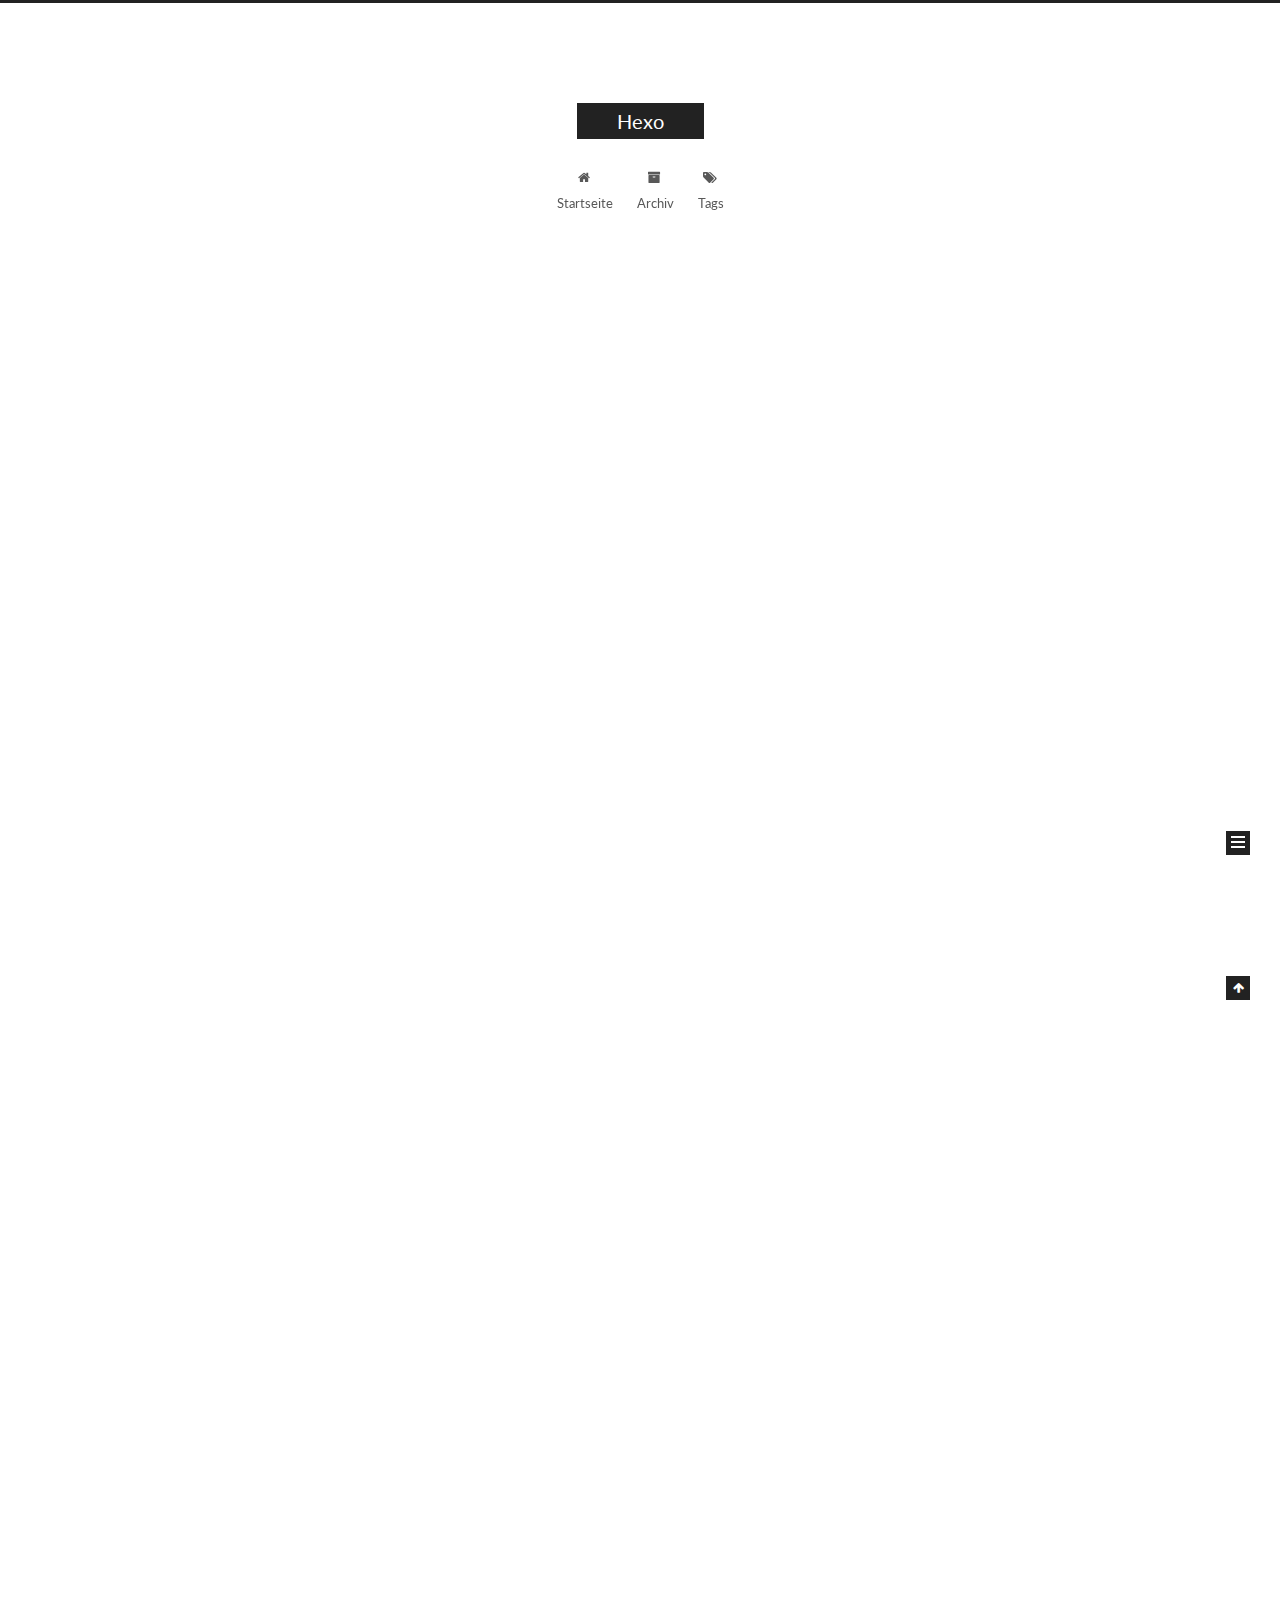
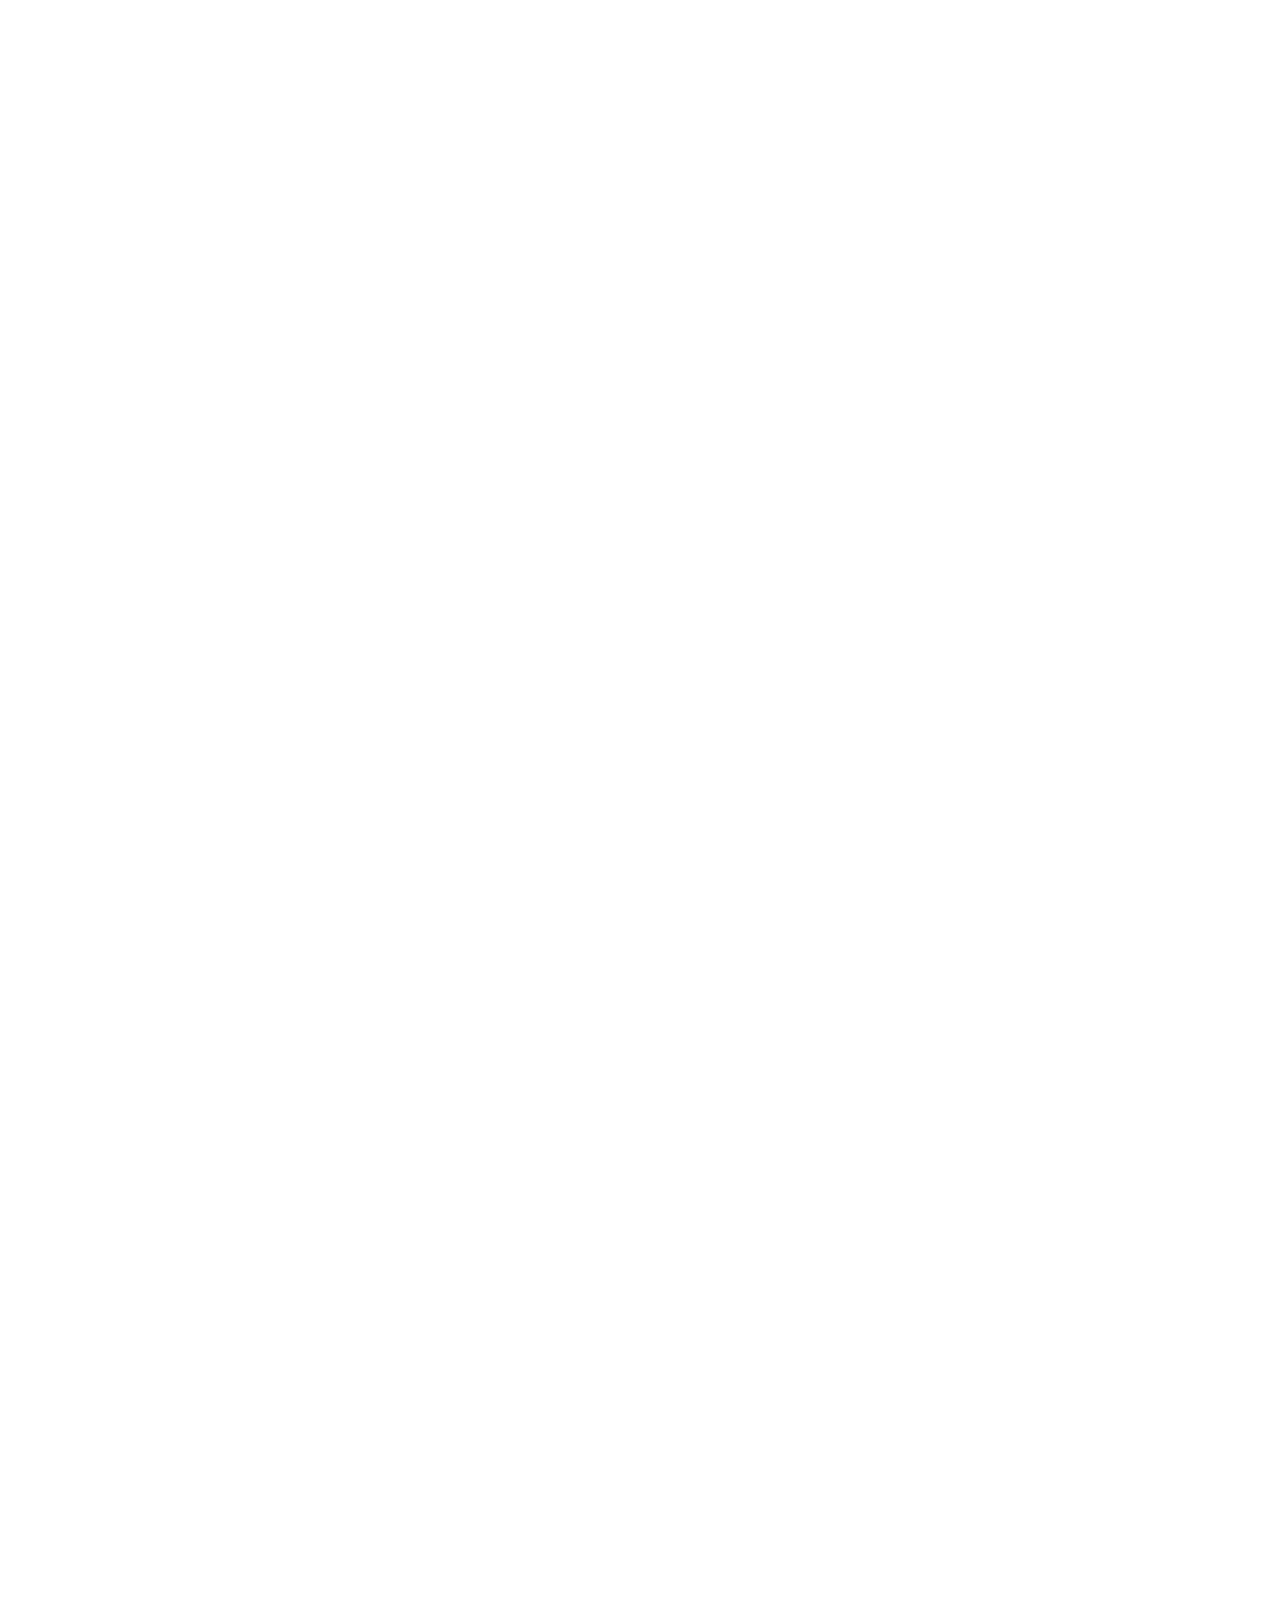
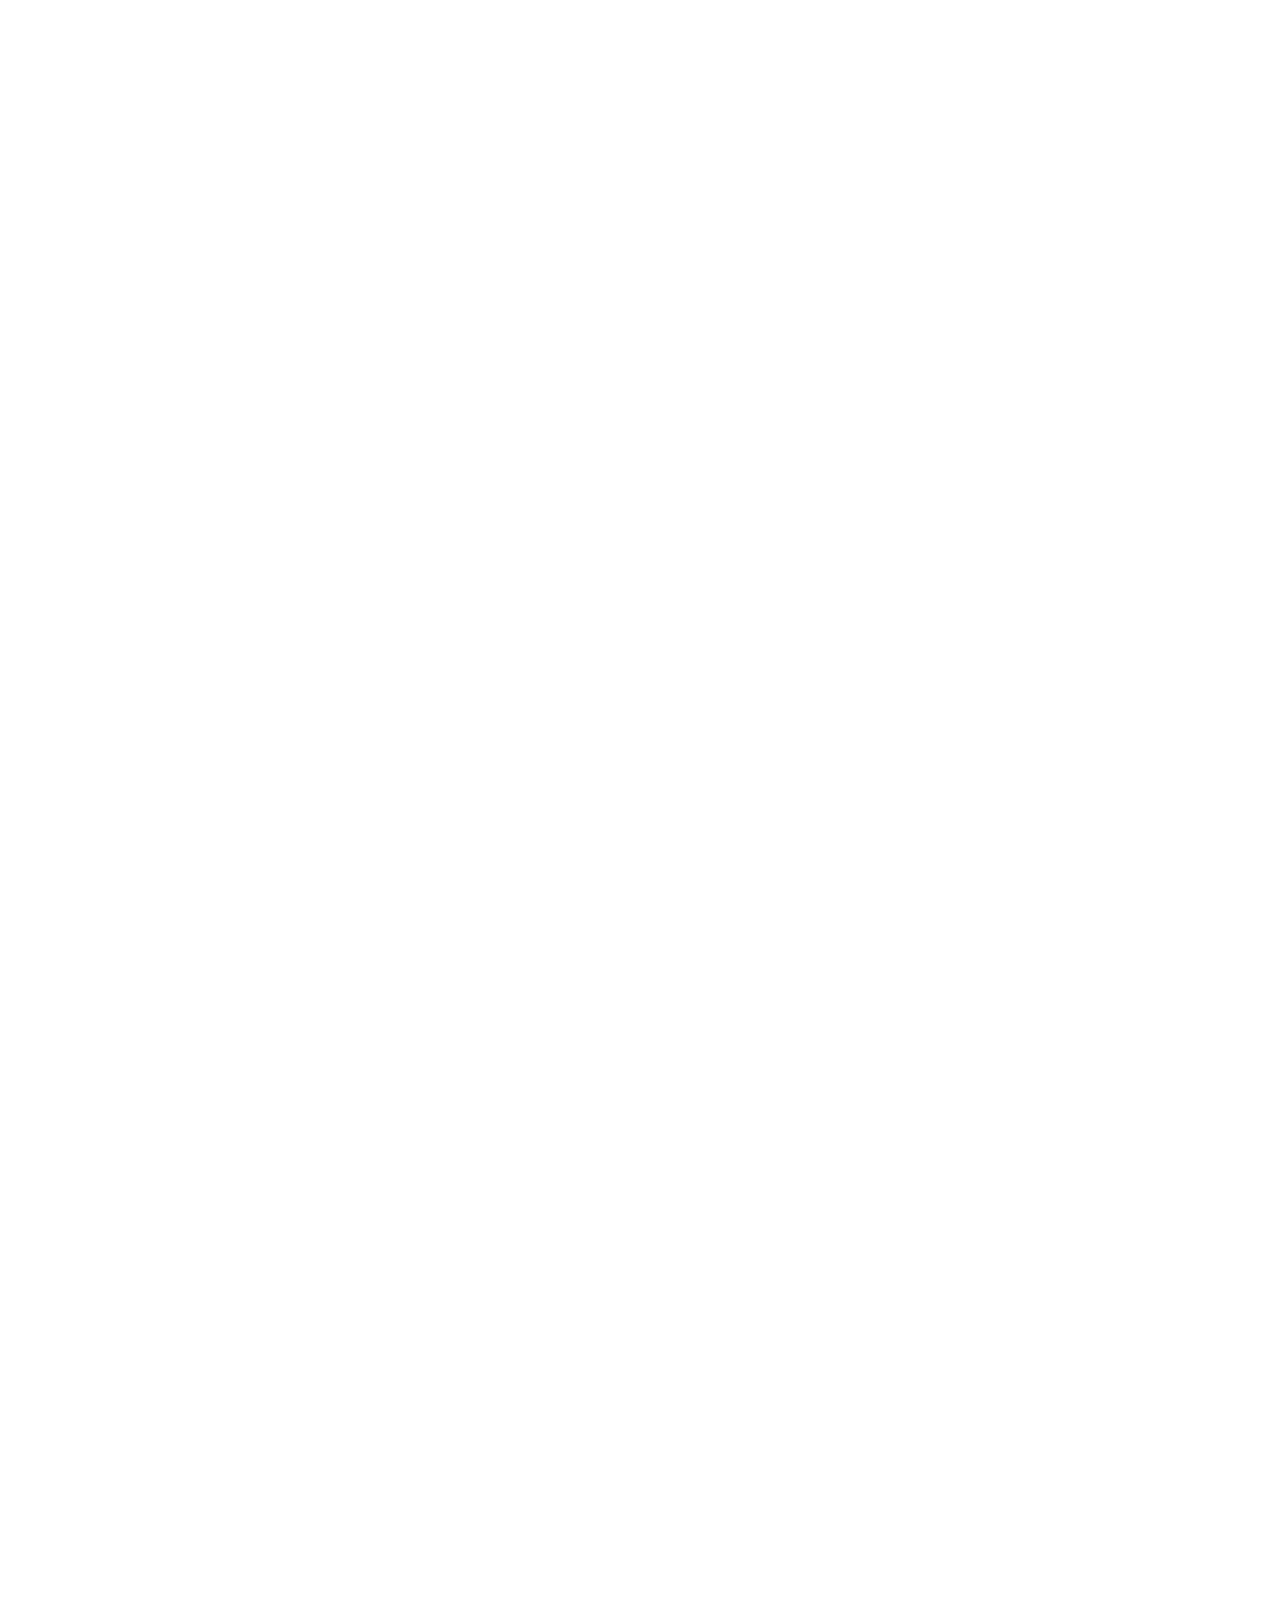
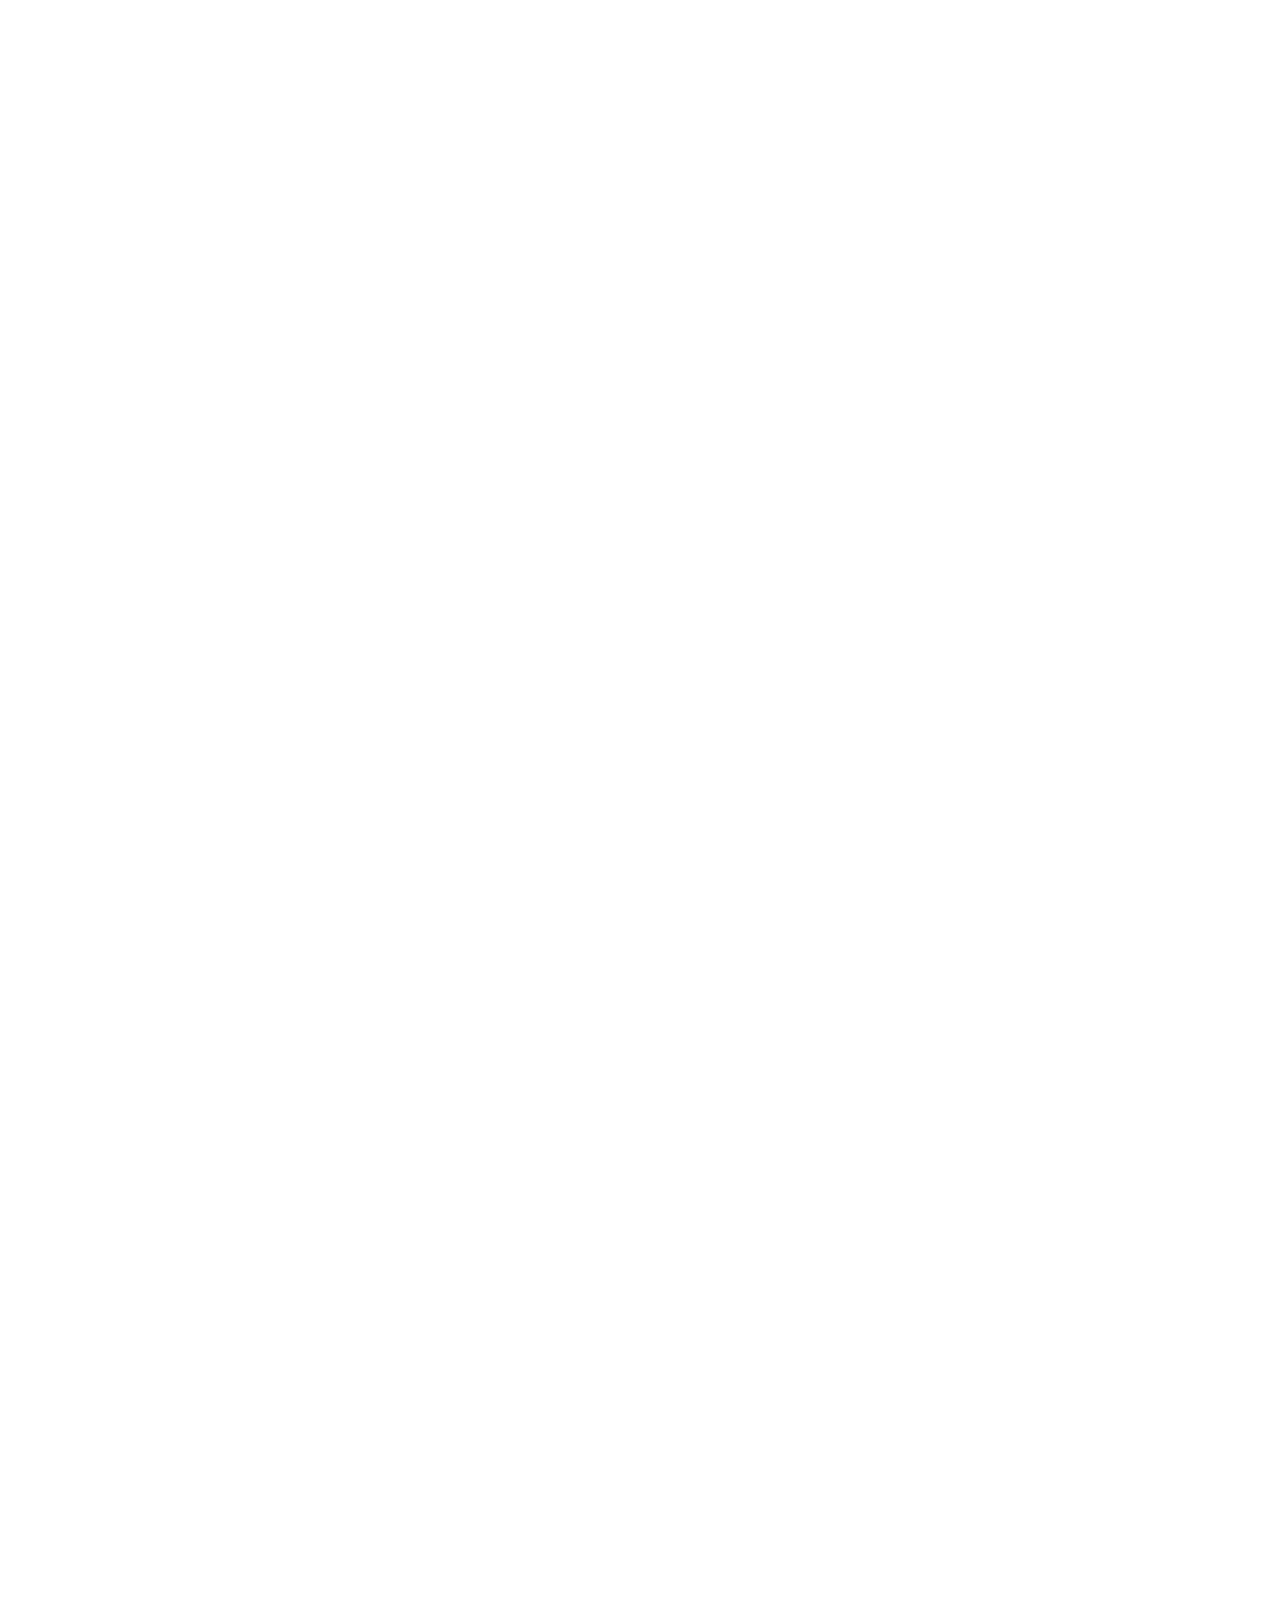
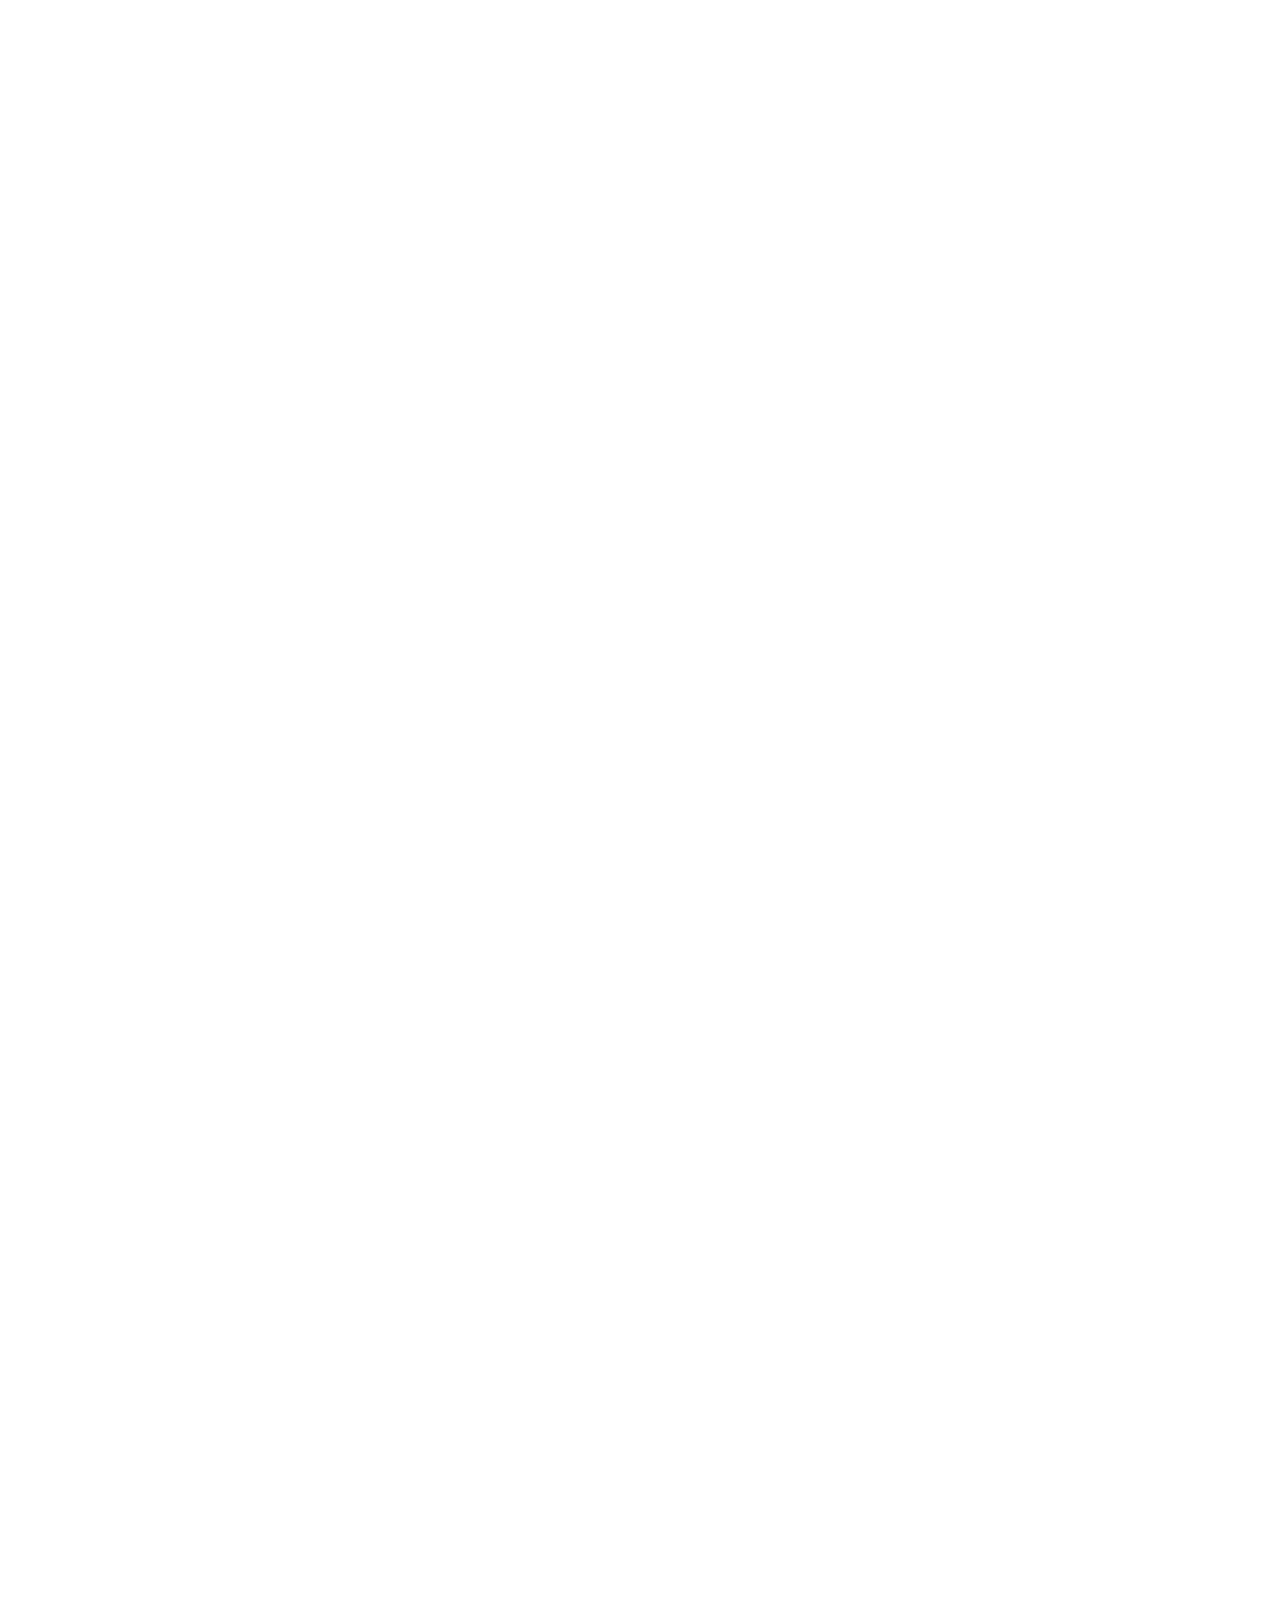
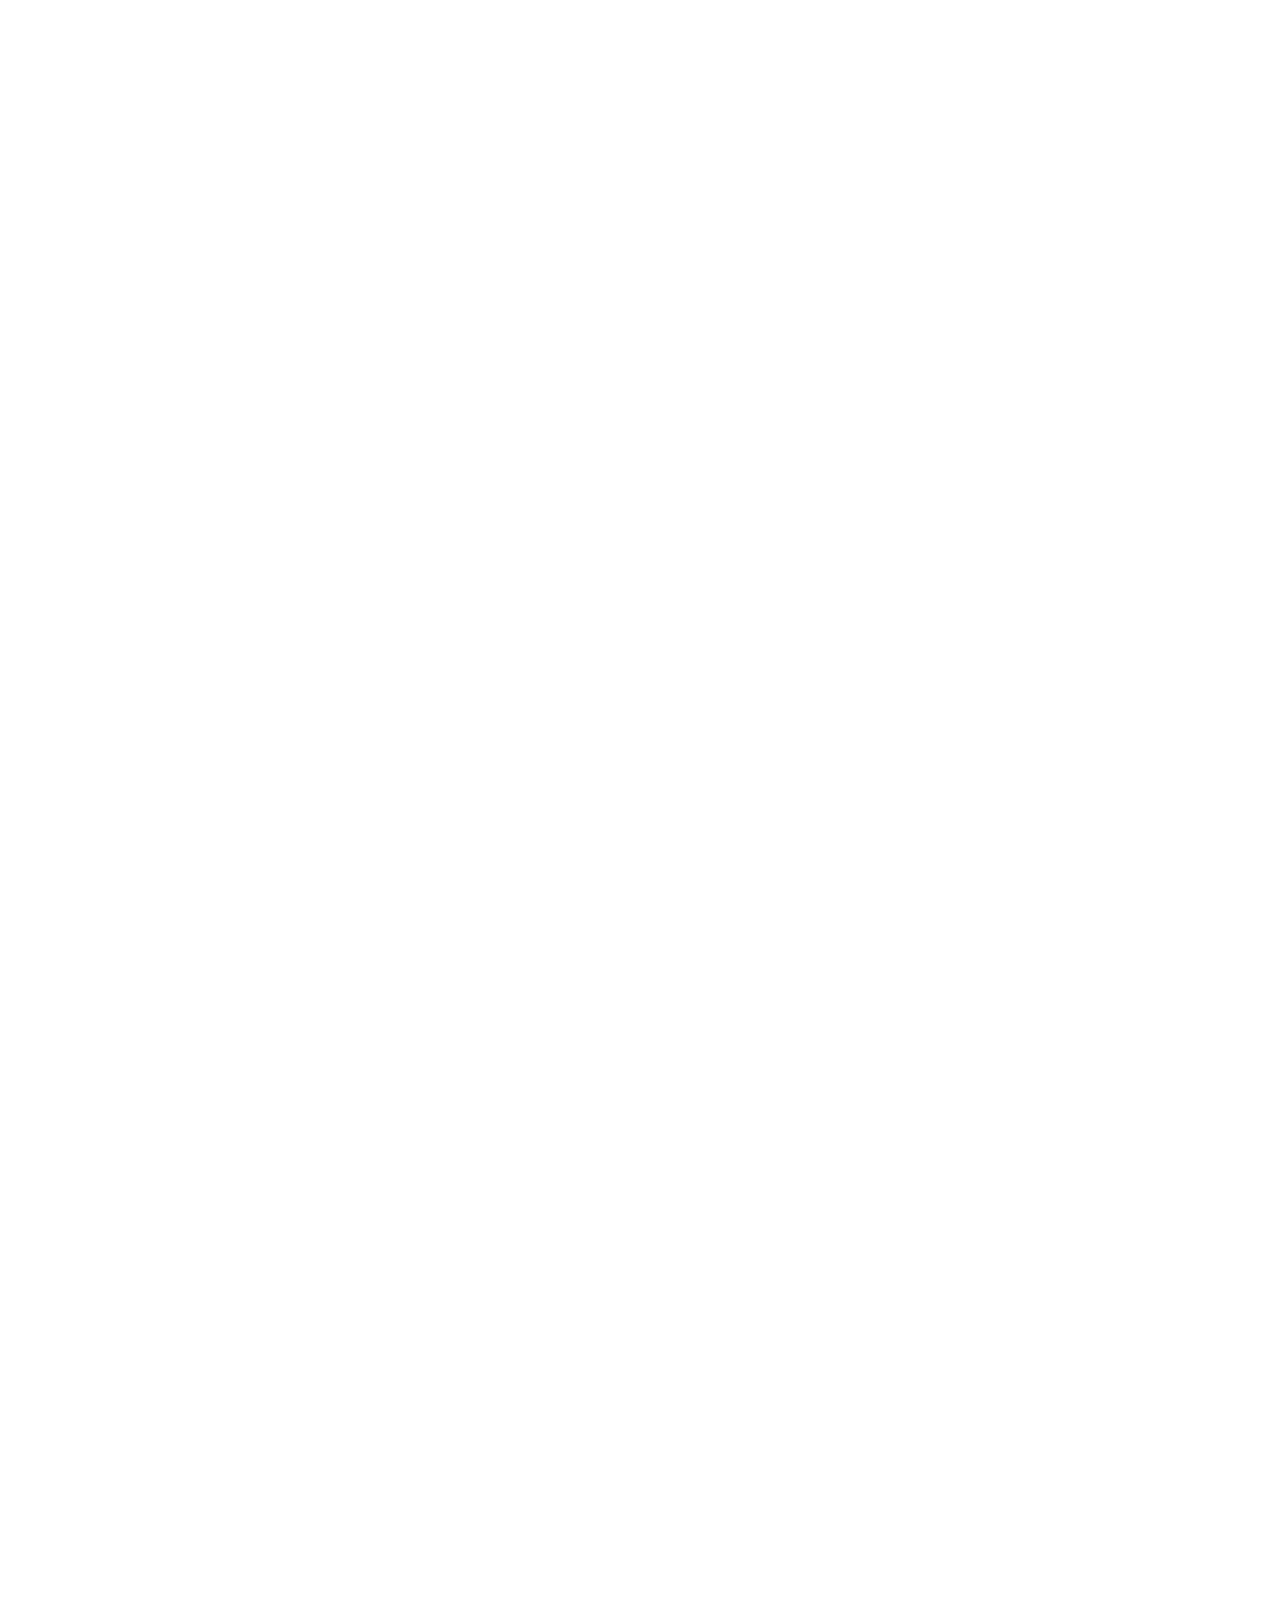
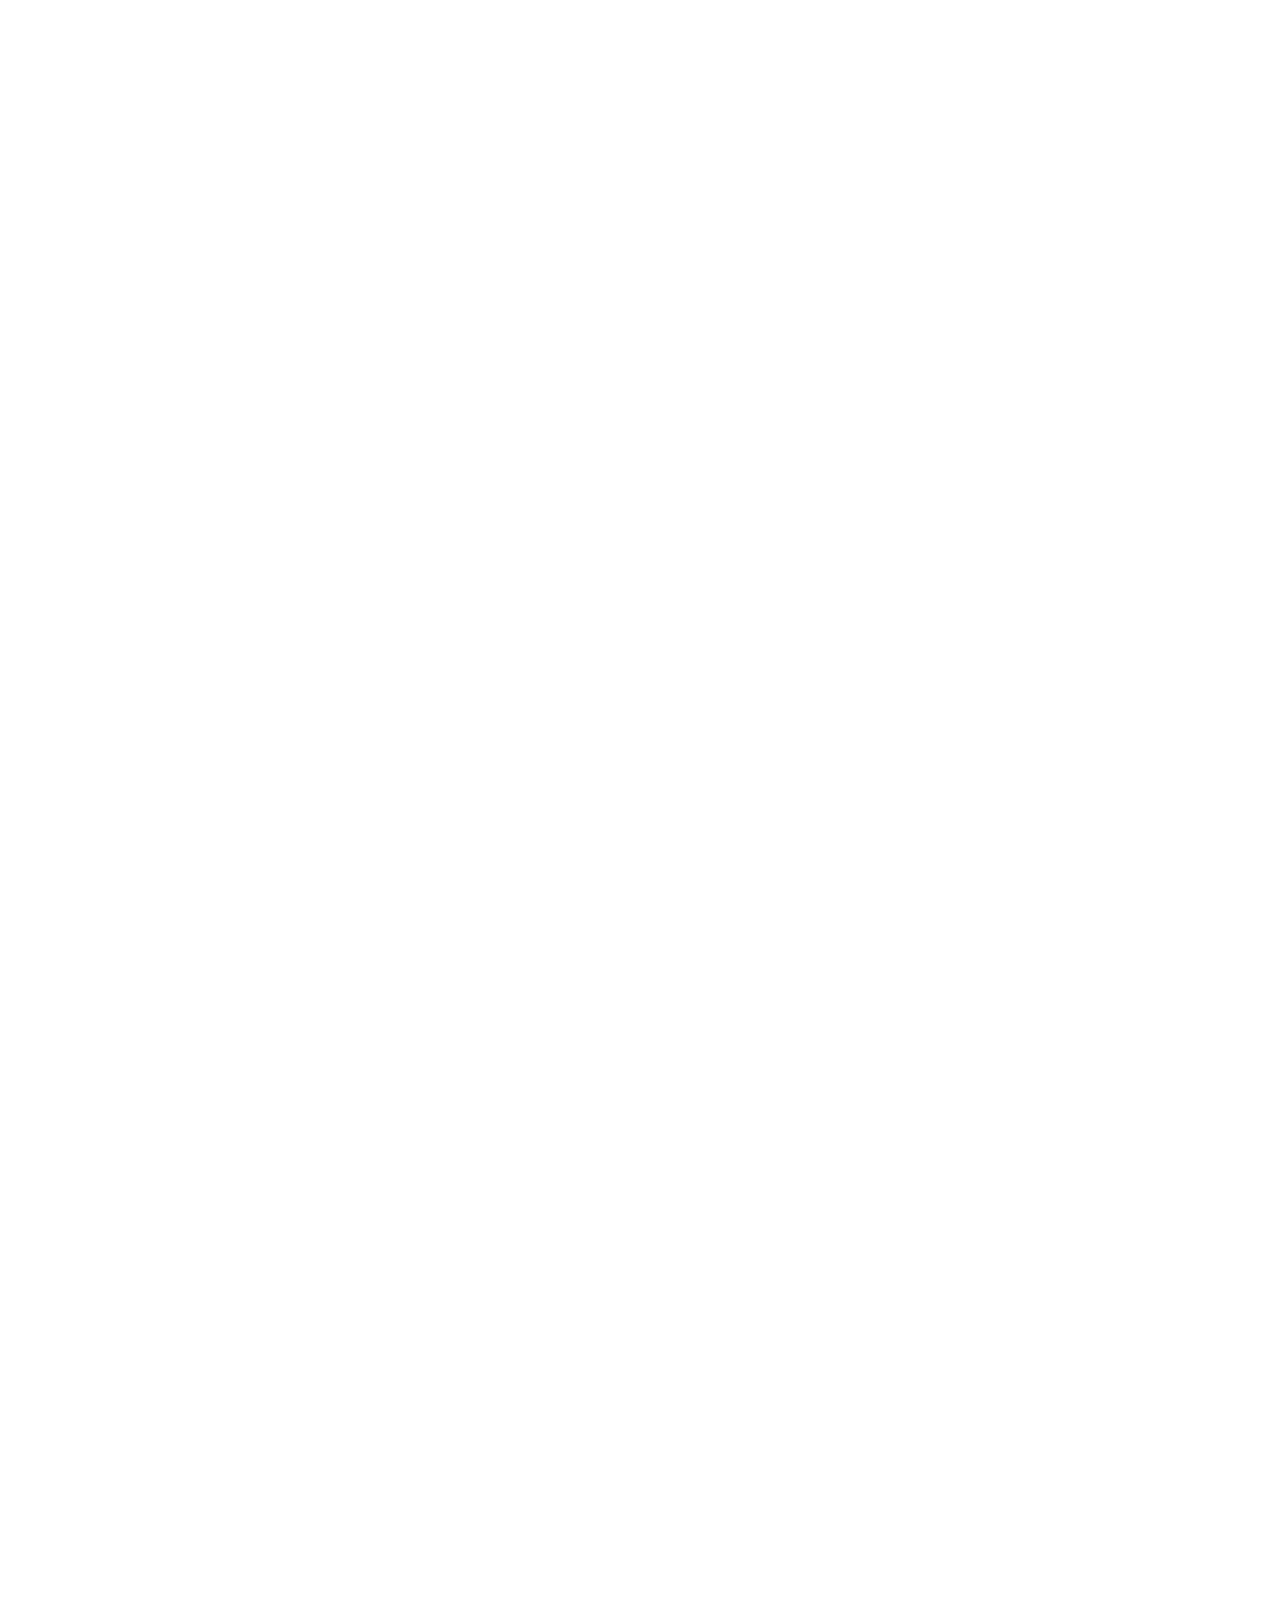
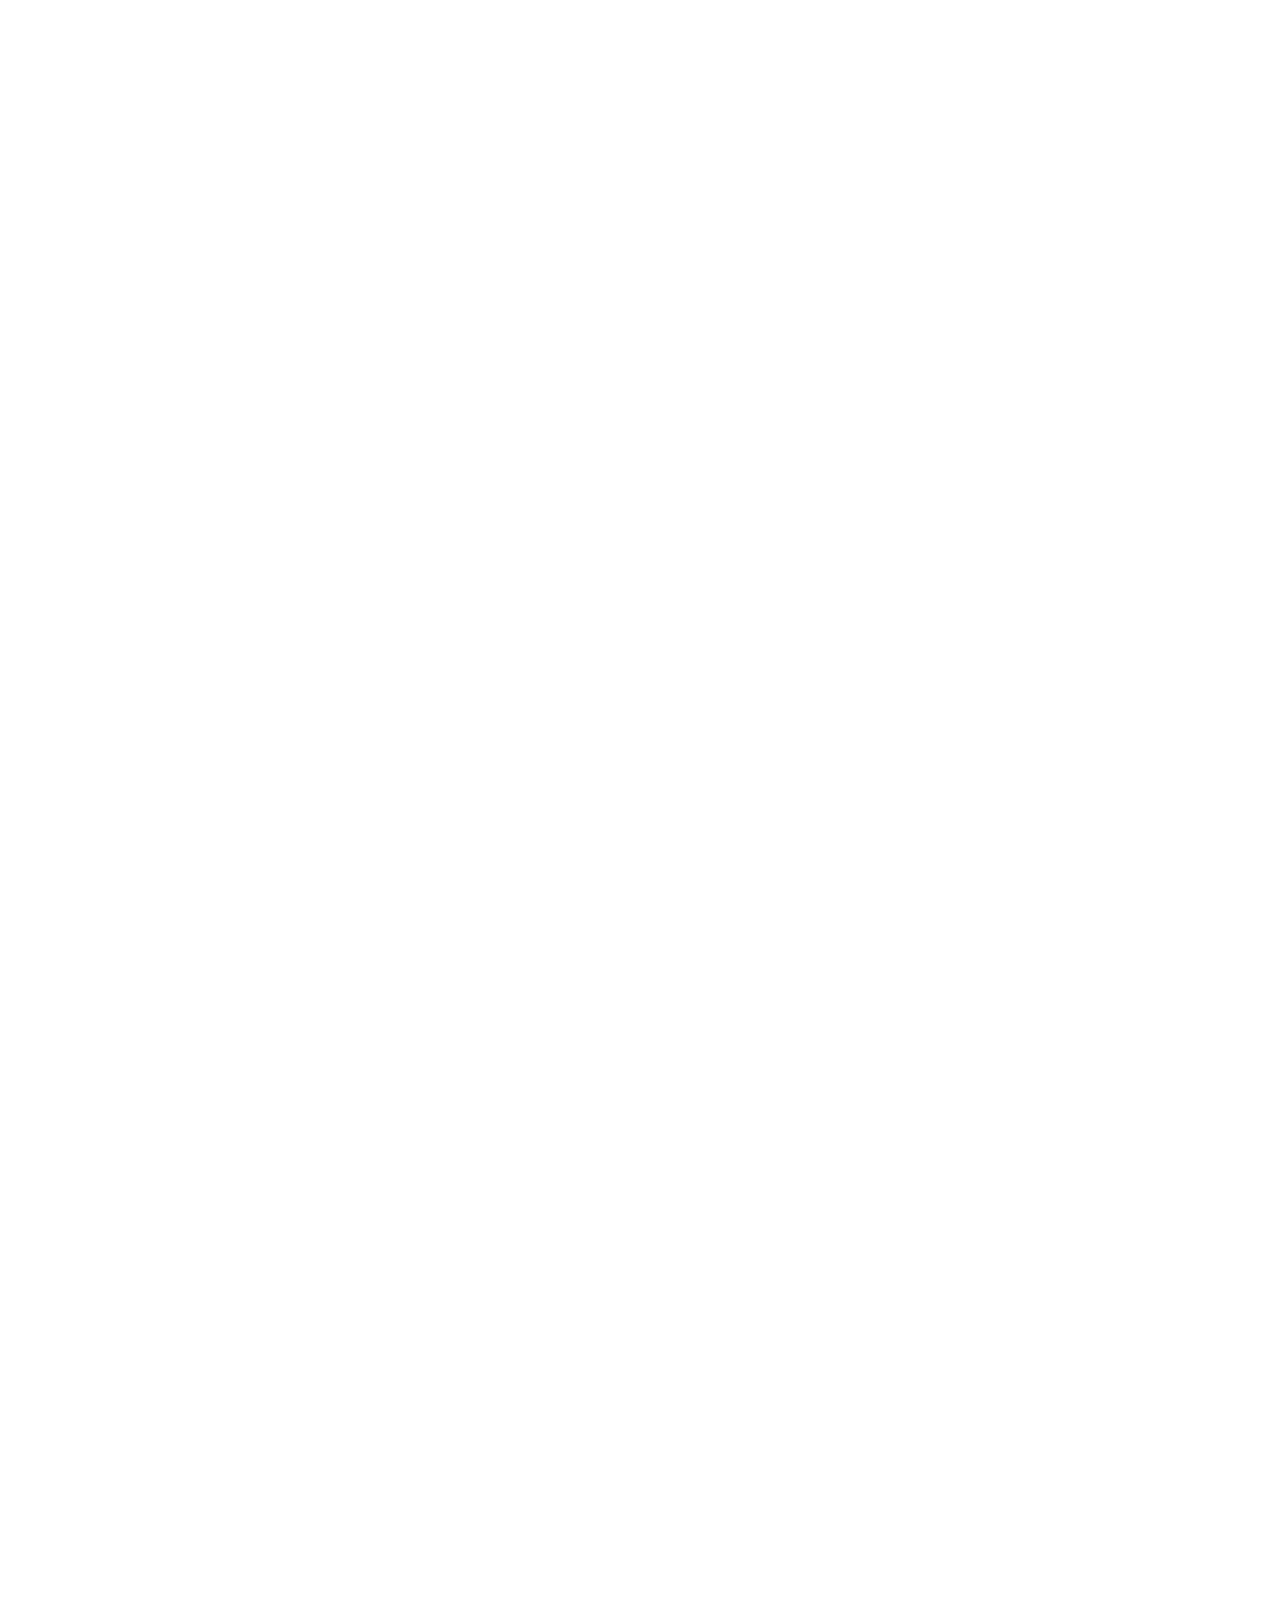
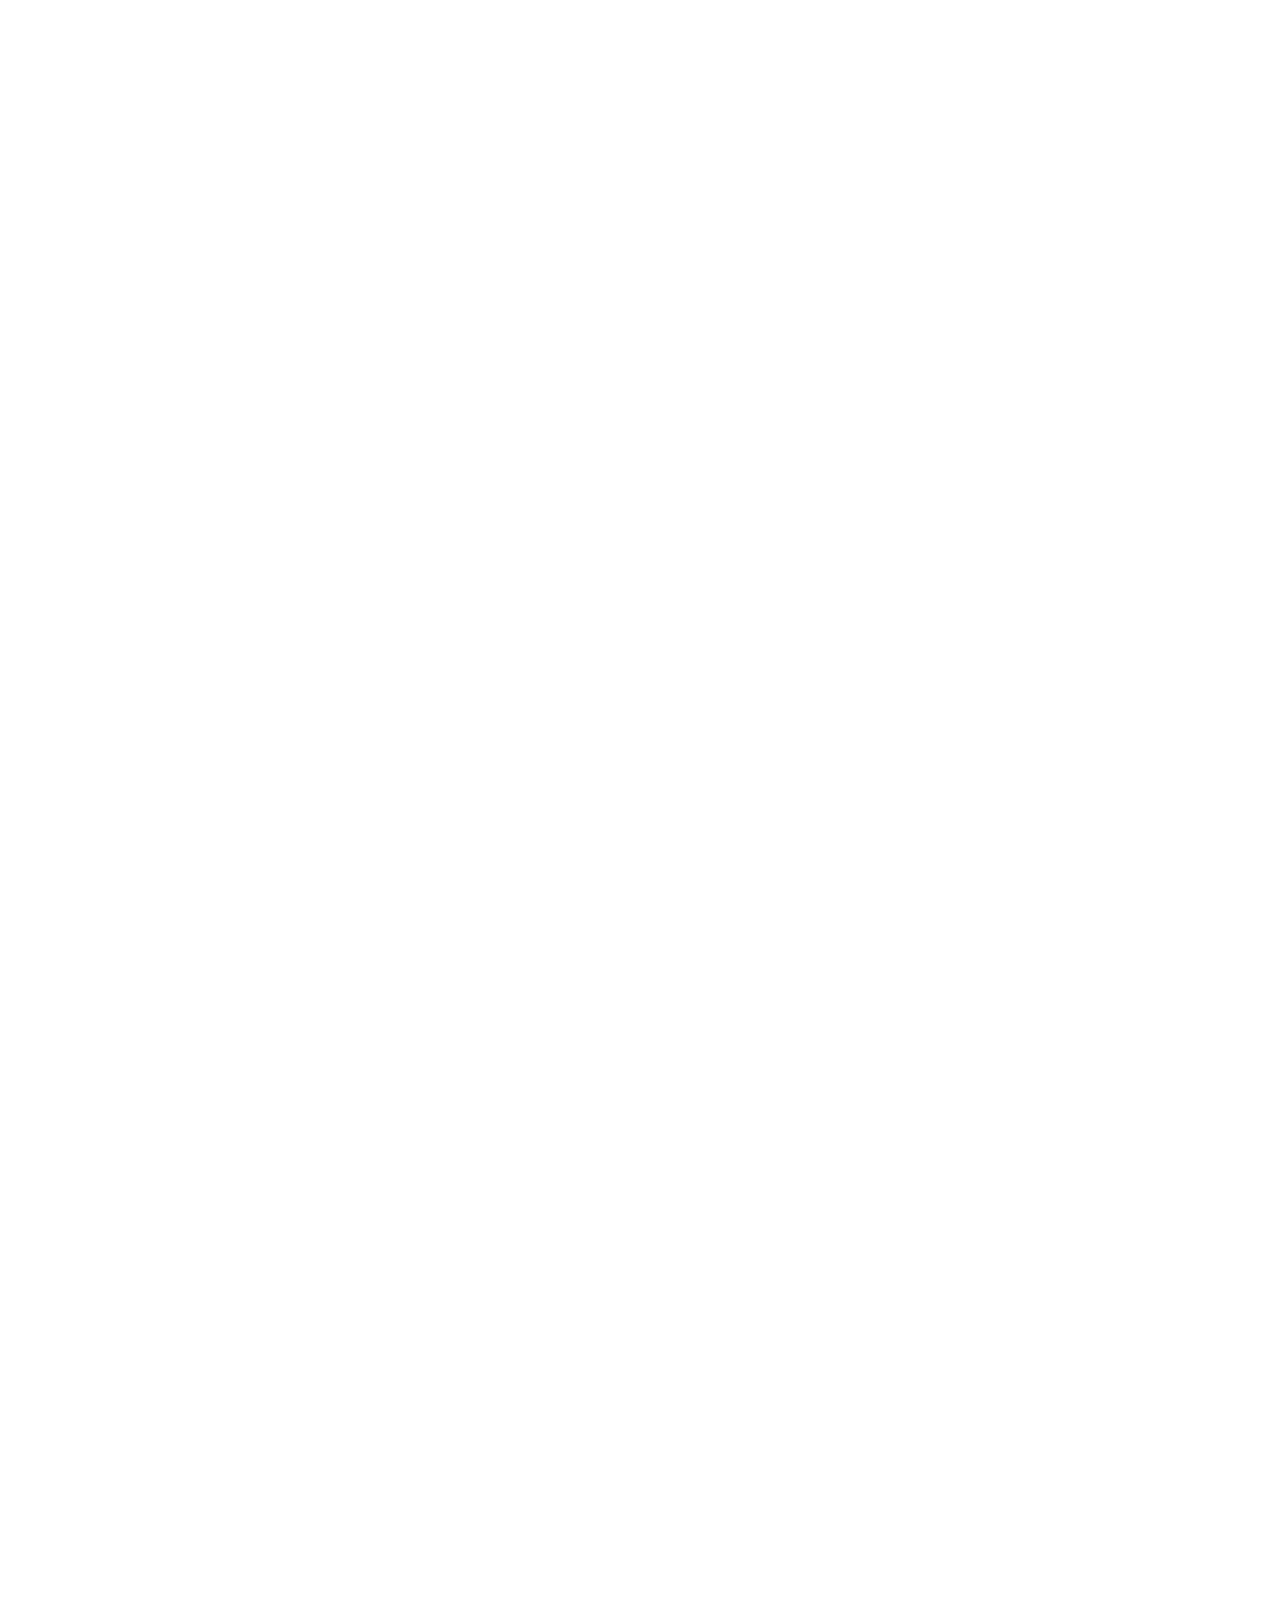
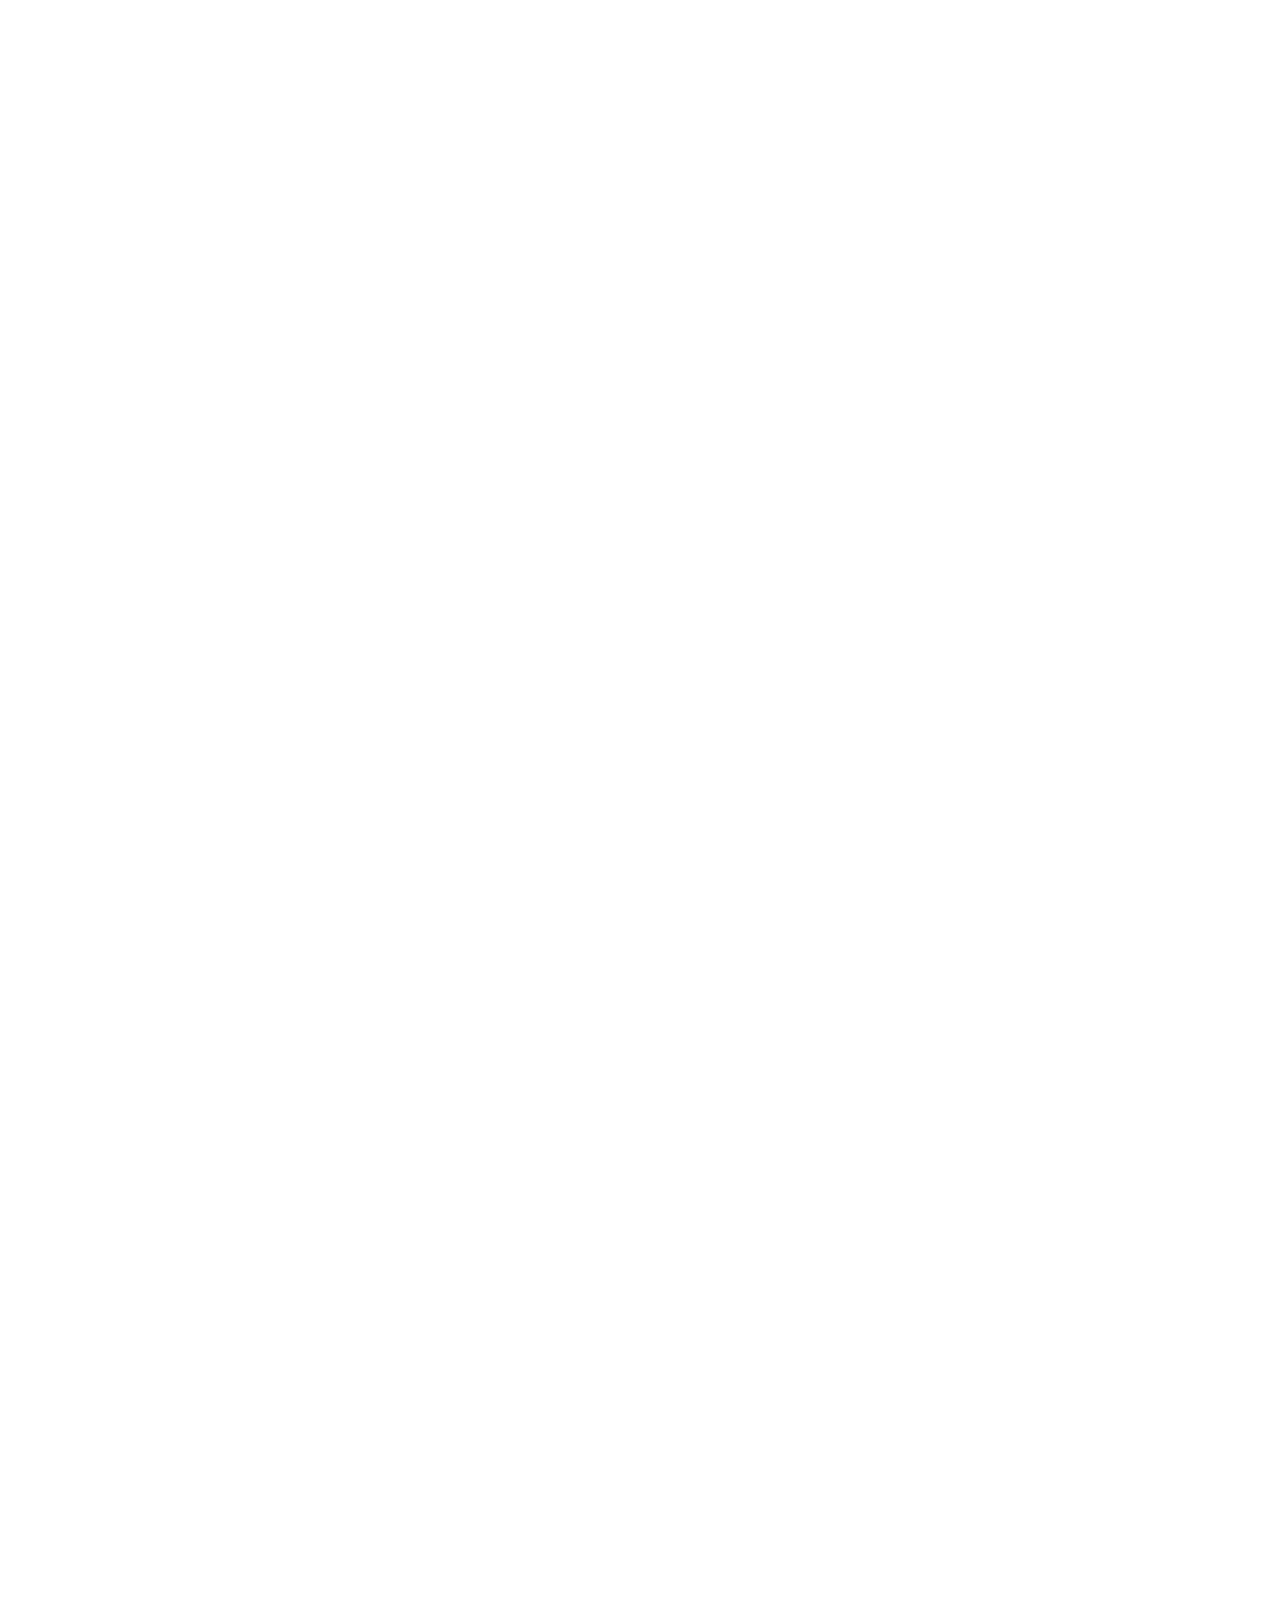
==== commit bfc2c948: "Site updated: 2017-03-09 13:13:33" ====
--- a/index.html
+++ b/index.html
@@ -194,7 +194,7 @@
             
               <i class="menu-item-icon fa fa-fw fa-home"></i> <br />
             
-            Home
+            Startseite
           </a>
         </li>
       
@@ -204,7 +204,7 @@
             
               <i class="menu-item-icon fa fa-fw fa-archive"></i> <br />
             
-            Archives
+            Archiv
           </a>
         </li>
       
@@ -247,7 +247,7 @@
   
 
   <article class="post post-type-normal " itemscope itemtype="http://schema.org/Article">
-    <link itemprop="mainEntityOfPage" href="http://yoursite.com/2017/03/04/markdown语法/">
+    <link itemprop="mainEntityOfPage" href="http://yoursite.com/2017/03/07/Maven/">
 
     <span hidden itemprop="author" itemscope itemtype="http://schema.org/Person">
       <meta itemprop="name" content="John Doe">
@@ -269,8 +269,8 @@
             
               
                 
-                <a class="post-title-link" href="/2017/03/04/markdown语法/" itemprop="url">
-                  markdown语法
+                <a class="post-title-link" href="/2017/03/07/Maven/" itemprop="url">
+                  Maven
                 </a>
               
             
@@ -284,10 +284,10 @@
                 <i class="fa fa-calendar-o"></i>
               </span>
               
-                <span class="post-meta-item-text">Posted on</span>
-              
-              <time title="Post created" itemprop="dateCreated datePublished" datetime="2017-03-04T14:41:07+08:00">
-                2017-03-04
+                <span class="post-meta-item-text">Veröffentlicht am</span>
+              
+              <time title="Post created" itemprop="dateCreated datePublished" datetime="2017-03-07T21:04:22+08:00">
+                2017-03-07
               </time>
             
 
@@ -324,9 +324,123 @@
       
         
           
-            <p><a href="http://www.appinn.com/markdown/" target="_blank" rel="external">Markdown 语法说明 (简体中文版)</a></p>
-<p><a href="http://note.youdao.com/iyoudao/?p=2411" target="_blank" rel="external">Markdown有道云语法</a></p>
-<h1 id="Some-of-the-key"><a href="#Some-of-the-key" class="headerlink" title="Some of the key"></a>Some of the key</h1><h2 id="兼容-HTML"><a href="#兼容-HTML" class="headerlink" title="兼容 HTML"></a>兼容 HTML</h2><p>不在 Markdown 涵盖范围之内的标签，都可以直接在文档里面用 HTML 撰写。不需要额外标注这是 HTML 或是 Markdown；只要直接加标签就可以了。</p>
+            <h1 id="Apache-Maven-是做什么用的？"><a href="#Apache-Maven-是做什么用的？" class="headerlink" title="Apache Maven 是做什么用的？"></a>Apache Maven 是做什么用的？</h1><p>Maven 是一个项目管理和构建自动化工具。但是对于我们程序员来说，我们最关心的是它的项目构建功能。所以这里我们介绍的就是怎样用 maven 来满足我们项目的日常需要。</p>
+<p>Maven 使用惯例优于配置的原则 。它要求在没有定制之前，所有的项目都有如下的结构：</p>
+<table>
+<thead>
+<tr>
+<th>目录</th>
+<th>目的</th>
+</tr>
+</thead>
+<tbody>
+<tr>
+<td>${basedir}</td>
+<td>存放 pom.xml和所有的子目录</td>
+</tr>
+<tr>
+<td>${basedir}/src/main/java</td>
+<td>项目的 java源代码</td>
+</tr>
+<tr>
+<td>${basedir}/src/main/resources</td>
+<td>项目的资源，比如说 property文件</td>
+</tr>
+<tr>
+<td>${basedir}/src/test/java</td>
+<td>项目的测试类，比如说 JUnit代码</td>
+</tr>
+<tr>
+<td>${basedir}/src/test/resources</td>
+<td>测试使用的资源</td>
+</tr>
+</tbody>
+</table>
+<p>编译后的 classes 会放在 ${basedir}/target/classes 下面</p>
+<p>当你第一次运行 maven 的时候，它会从网上的 maven 库 (repository) 下载需要的程序，存放在你电脑的本地库 (local repository) 中，所以这个时候你需要有 Internet 连接。Maven 默认的本地库是 ~/.m2/repository/ ，在 Windows 下是 %USER_HOME%.m2\repository\ 。</p>
+<p><img src="http://om89n3k0y.bkt.clouddn.com/maven%E6%9C%AC%E5%9C%B0%E5%BA%93%E5%9C%B0%E5%9D%80.png" alt="image"></p>
+<p>clean （清除target下的内容） </p>
+<p>compile （编译）</p>
+<p>package （打包）</p>
+<p>deploy （部署）</p>
+<h1 id="maven的核心概念"><a href="#maven的核心概念" class="headerlink" title="maven的核心概念"></a>maven的核心概念</h1><ul>
+<li>POM (Project Object Model)</li>
+<li>Maven 插件</li>
+<li>Maven 生命周期</li>
+<li>Maven 依赖管理</li>
+<li>Maven 库</li>
+</ul>
+<h2 id="POM-Project-Object-Model"><a href="#POM-Project-Object-Model" class="headerlink" title="POM (Project Object Model)"></a>POM (Project Object Model)</h2><p>一个项目所有的配置都放置在 POM 文件中：定义项目的类型、名字，管理依赖关系，定制插件的行为等等。比如说，你可以配置 compiler 插件让它使用 java 1.5 来编译。</p>
+<p>在 POM 中，groupId, artifactId, packaging, version 叫作 maven 坐标，它能唯一的确定一个项目。有了 maven 坐标，我们就可以用它来指定我们的项目所依赖的其他项目，插件，或者父项目。一般 maven 坐标写成如下的格式：</p>
+<pre><code>groupId:artifactId:packaging:version
+</code></pre><p>像我们的例子就会写成：</p>
+<pre><code>com.sinosoft.helloworld: helloworld: jar: 1.0-SNAPSHOT
+</code></pre><h2 id="Maven-的插件"><a href="#Maven-的插件" class="headerlink" title="Maven 的插件"></a>Maven 的插件</h2><p>Maven 是一个执行插件的框架，每一个任务实际上是由插件完成的。Maven 插件通常用于：</p>
+<ul>
+<li><p>创建 jar 文件</p>
+</li>
+<li><p>创建 war 文件 </p>
+</li>
+<li><p>编译代码文件</p>
+</li>
+<li><p>进行代码单元测试</p>
+</li>
+<li><p>创建项目文档</p>
+</li>
+<li><p>创建项目报告</p>
+</li>
+</ul>
+<p>一个插件通常提供了一组目标，可使用以下语法来执行：</p>
+<pre><code>mvn [plugin-name]:[goal-name]
+</code></pre><p>例如，一个 Java 项目可以使用 Maven 编译器插件来编译目标，通过运行以下命令编译</p>
+<pre><code>mvn compiler:compile
+</code></pre><h2 id="Maven-生命周期"><a href="#Maven-生命周期" class="headerlink" title="Maven 生命周期"></a>Maven 生命周期</h2><p>maven 能支持不同的生命周期，但是最常用的是默认的Maven生命周期 (default Maven lifecycle )。如果你没有对它进行任何的插件配置或者定制的话，那么上面的命令 mvn package 会依次执行默认生命周期中直到包括 package 阶段前的所有阶段的插件目标：</p>
+<p>process-resources 阶段：resources:resources</p>
+<p>compile 阶段：compiler:compile</p>
+<p>process-classes 阶段：(默认无目标)</p>
+<p>process-test-resources 阶段：resources:testResources</p>
+<p>test-compile 阶段：compiler:testCompile</p>
+<p>test 阶段：surefire:test</p>
+<p>prepare-package 阶段：(默认无目标)</p>
+<p>package 阶段：jar:jar</p>
+<h2 id="Maven-依赖管理"><a href="#Maven-依赖管理" class="headerlink" title="Maven 依赖管理"></a>Maven 依赖管理</h2><p>之前我们说过，maven 坐标能够确定一个项目。换句话说，我们可以用它来解决依赖关系。在 POM 中，依赖关系是在 dependencies 部分中定义的。在上面的 POM 例子中，我们用 dependencies 定义了对于 junit 的依赖：</p>
+<p>Xml</p>
+<pre><code>&lt;dependencies&gt;
+    &lt;dependency&gt;
+        &lt;groupId&gt;junit&lt;/groupId&gt;
+        &lt;artifactId&gt;junit&lt;/artifactId&gt;
+        &lt;version&gt;3.8.1&lt;/version&gt;
+        &lt;scope&gt;test&lt;/scope&gt;
+    &lt;/dependency&gt;
+&lt;/dependencies&gt;
+</code></pre><p>此处version可以直接写版本号，也可以先定义后使用。</p>
+<pre><code>&lt;properties&gt;
+    &lt;spring.version&gt;4.1.7.RELEASE&lt;/spring.version&gt;
+&lt;/properties&gt;
+
+&lt;dependency&gt;
+        &lt;groupId&gt;org.springframework&lt;/groupId&gt;
+        &lt;artifactId&gt;spring-beans&lt;/artifactId&gt;
+        &lt;version&gt;4.1.7.RELEASE&lt;/version&gt;
+&lt;/dependency&gt;
+</code></pre><p>那这个例子很简单，但是实际开发中我们会有复杂得多的依赖关系，因为被依赖的 jar 文件会有自己的依赖关系。那么我们是不是需要把那些间接依赖的 jar 文件也都定义在POM中呢？答案是不需要，因为 maven 提供了传递依赖的特性。</p>
+<p>所谓传递依赖是指 maven 会检查被依赖的 jar 文件，把它的依赖关系纳入最终解决的依赖关系链中。针对上面的 junit 依赖关系，如果你看一下 maven 的本地库（我们马上会解释 maven 库）,你会发现 maven 不但下载了 junit-3.8.1.jar，还下载了它的 POM 文件。这样 maven 就能检查 junit 的依赖关系，把它所需要的依赖也包括进来。</p>
+<p>在 POM 的 dependencies 部分中，scope 决定了依赖关系的适用范围。我们的例子中 junit 的 scope 是 test，那么它只会在执行 compiler:testCompile and surefire:test 目标的时候才会被加到 classpath 中，在执行 compiler:compile 目标时是拿不到 junit 的。</p>
+<p>我们还可以指定 scope 为 provided，意思是 JDK 或者容器会提供所需的jar文件。比如说在做web应用开发的时候，我们在编译的时候需要 servlet API jar 文件，但是在打包的时候不需要把这个 jar 文件打在 WAR 中，因为servlet容器或者应用服务器会提供的。</p>
+<p>scope 的默认值是 compile，即任何时候都会被包含在 classpath 中，在打包的时候也会被包括进去。</p>
+<h2 id="Maven-库"><a href="#Maven-库" class="headerlink" title="Maven 库"></a>Maven 库</h2><p>当第一次运行 maven 命令的时候，你需要 Internet 连接，因为它要从网上下载一些文件。那么它从哪里下载呢？它是从 maven 默认的远程库(<a href="http://repo1.maven.org/maven2" target="_blank" rel="external">http://repo1.maven.org/maven2</a>) 下载的。这个远程库有 maven 的核心插件和可供下载的 jar 文件。</p>
+<p>但是不是所有的 jar 文件都是可以从默认的远程库下载的，比如说我们自己开发的项目。这个时候，有两个选择：要么在公司内部设置定制库，要么手动下载和安装所需的jar文件到本地库。</p>
+<p>本地库是指 maven 下载了插件或者 jar 文件后存放在本地机器上的拷贝。在 Linux 上，它的位置在 ~/.m2/repository，在 Windows XP 上，在 C:\Documents and Settings\username.m2\repository ，在 Windows 7 上，在 C:\Users\username.m2\repository。当 maven 查找需要的 jar 文件时，它会先在本地库中寻找，只有在找不到的情况下，才会去远程库中找。</p>
+<p>运行下面的命令能把我们的 helloworld 项目安装到本地库：</p>
+<pre><code>$mvn install
+</code></pre><p>一旦一个项目被安装到了本地库后，你别的项目就可以通过 maven 坐标和这个项目建立依赖关系。比如如果我现在有一个新项目需要用到 helloworld，那么在运行了上面的 mvn install 命令后，我就可以如下所示来建立依赖关系：</p>
+<p>Xml 代码</p>
+<pre><code>&lt;dependency&gt;
+  &lt;groupId&gt;com.mycompany.helloworld&lt;/groupId&gt;
+  &lt;artifactId&gt;helloworld&lt;/artifactId&gt;
+  &lt;version&gt;1.0-SNAPSHOT&lt;/version&gt;
+&lt;/dependency&gt;
+</code></pre><p><a href="http://www.cnblogs.com/xing901022/p/5024357.html" target="_blank" rel="external">博客园</a><br><a href="http://www.yiibai.com/maven/" target="_blank" rel="external">易百</a></p>
 
           
         
@@ -367,7 +481,7 @@
   
 
   <article class="post post-type-normal " itemscope itemtype="http://schema.org/Article">
-    <link itemprop="mainEntityOfPage" href="http://yoursite.com/2017/03/04/GOF设计模式/">
+    <link itemprop="mainEntityOfPage" href="http://yoursite.com/2017/03/04/markdown语法/">
 
     <span hidden itemprop="author" itemscope itemtype="http://schema.org/Person">
       <meta itemprop="name" content="John Doe">
@@ -389,8 +503,8 @@
             
               
                 
-                <a class="post-title-link" href="/2017/03/04/GOF设计模式/" itemprop="url">
-                  GOF设计模式
+                <a class="post-title-link" href="/2017/03/04/markdown语法/" itemprop="url">
+                  markdown语法
                 </a>
               
             
@@ -404,9 +518,9 @@
                 <i class="fa fa-calendar-o"></i>
               </span>
               
-                <span class="post-meta-item-text">Posted on</span>
-              
-              <time title="Post created" itemprop="dateCreated datePublished" datetime="2017-03-04T10:59:52+08:00">
+                <span class="post-meta-item-text">Veröffentlicht am</span>
+              
+              <time title="Post created" itemprop="dateCreated datePublished" datetime="2017-03-04T14:41:07+08:00">
                 2017-03-04
               </time>
             
@@ -444,59 +558,9 @@
       
         
           
-            <h1 id="第一章"><a href="#第一章" class="headerlink" title="第一章"></a>第一章</h1><p>设计模式是为了设计可复用的软件程序而服务的。</p>
-<h2 id="1-1-什么是设计模式"><a href="#1-1-什么是设计模式" class="headerlink" title="1.1    什么是设计模式"></a>1.1    什么是设计模式</h2><p>模式有四个基本要素</p>
-<ul>
-<li>pattern name    （模式名称）</li>
-<li>problem    （问题）</li>
-<li>solution    （解决方案）</li>
-<li>consequences    （效果）    </li>
-</ul>
-<h2 id="1-4-设计模式的编目"><a href="#1-4-设计模式的编目" class="headerlink" title="1.4    设计模式的编目"></a>1.4    设计模式的编目</h2><ul>
-<li>Abstract Factory （3.1）：提供一个创建一系列相关或相互依赖对象的接口，而无需制定他们具体的类。</li>
-<li>Adapter （4.1）：将一个类的接口转换成客户希望的另一个接口。Adapter模式使得原先由于接口不兼容而无法一起工作的那些类可以一起工作。</li>
-<li>Bridge （4.2）：将抽象部分和实现部分分离，使它们都可以独立的变化。</li>
-<li>Builder （3.2）：将一个复杂对象的构建与她的表示分离，使得同样的构建过程可以创建不同的表示。</li>
-<li>Chain of Responsibility （5.1）：为解除请求的发送者和接受者之间耦合，而使多个对象都有机会处理这个请求。将这些对象连成一个链，并沿着这个链传递该请求，知道有一个对象处理它。</li>
-<li>Command （5.2）：将一个请求封装为一个对象，从而可以使你可用不同的请求对客户进行参数化；对请求排队或记录请求日志，以及支持可取消的操作。</li>
-<li>Composite （4.3）：将对象组合成树形结构以表示“部分-整体”的层次结构。composite使得客户对单个对象和复合对象的使用具有一致性。</li>
-<li>Decorator （4.4）：动态地给一个对象添加额外的职责。就扩展功能而言，Decorator模式比生成子类的方式更为灵活。</li>
-<li>Facade （4.5）：为子系统中的一组接口提供一个一致的界面，Facade模式定义了一个高层接口，这个接口使得这一子系统更加容易使用。</li>
-<li>Factory Method （3.3）：定义一个用于创建对象的接口，让子类决定将哪一个类实例化。Factory Method使一个类的实例化延迟到其子类。</li>
-<li>Flyweight （4.6）：运用共享技术有效地支持大量细粒度的对象。</li>
-<li>Interpreter （5.3）：给定一个语言，定义它的文法的一种表示，并定义一个解释器，该解释器使用该表示来解释语言中的句子。</li>
-<li>Iterator （5.4）：提供一种方法顺序访问一个聚合对象中各个元素，而又不暴露该对象的内部表示。</li>
-<li>Mediator （5.5）：用一个中介对象来封装一些列的对象交互。中介者使各对象不需要显示地相互引用，从而使其耦合松散，并且可以独立地改变它们之间的交互。</li>
-<li>Memento （5.6）：在不破坏封装性的前提下，捕获一个对象的内部状态，并在该对象之外保存这个状态。这样以后就可将该对象恢复到保存的状态。</li>
-<li>Observer （5.7）：定义对象间的一种一对多的依赖关系，以便当一个对象的状态发生改变时，所有依赖与它的对象都得到通知并自动刷新。</li>
-<li>Prototype （3.4）：用原型实例指定创建对象的种类，并且通过拷贝这个原型来创建新的对象。</li>
-<li>Proxy （4.7）：为其它对象提供一个代理以控制对这个对象的访问。</li>
-<li>Singleton （3.5）：保证一个类仅有一个实例，并提供一个访问它的全局访问点。</li>
-<li>State （5.8）：允许一个对象在其内部状态改变时改变它的行为。对象看起来似乎修改了它所属的类。</li>
-<li>Strategy （5.9）：定义一系列的算法，把它们一个个封装起来，并且使它们可相互替换。本模式使得算法的变化可以独立于使用它的客户。</li>
-<li>Template Method （5.10）：定义一个操作中的算法的骨架，而将一些步骤延迟到子类中。使得子类可以不改变一个算法的结构即可重定义该算法的某些特定步骤。</li>
-<li>Visitor （5.11）：表示一个作用于某对象结构中的各元素的操作。它使你可以在不改变各元素类的前提下定义作用于这些元素的新操作。</li>
-</ul>
-<h2 id="1-5-组织编目"><a href="#1-5-组织编目" class="headerlink" title="1.5    组织编目"></a>1.5    组织编目</h2><h3 id="模式根据其目的可分为创建型（Creational）、结构性（Structural）、行为型（Behavioral）。"><a href="#模式根据其目的可分为创建型（Creational）、结构性（Structural）、行为型（Behavioral）。" class="headerlink" title="模式根据其目的可分为创建型（Creational）、结构性（Structural）、行为型（Behavioral）。"></a>模式根据其目的可分为创建型（Creational）、结构性（Structural）、行为型（Behavioral）。</h3><ul>
-<li>创建型模式与对象的创建有关</li>
-<li>结构性模式处理类或对象的组合</li>
-<li>行为型模式对类或对象怎样交互和怎样分配职责进行描述。</li>
-</ul>
-<h3 id="模式根据作用范围可分为两类"><a href="#模式根据作用范围可分为两类" class="headerlink" title="模式根据作用范围可分为两类"></a>模式根据作用范围可分为两类</h3><ul>
-<li>类模式处理类和子类之间的关系，而这些关系通过继承建立，是静态的，在编译时刻便确定下来了</li>
-<li>对象模式处理对象间的关系，这些关系在运行时刻是可以变化的，更具动态性</li>
-</ul>
-<p><strong>创建型类模式将对象的部分创建工作延迟到子类</strong></p>
-<p><strong>创建型对象模式则将它延迟到另一个对象中</strong></p>
-<p><strong>结构性类模式使用继承机制来组合类</strong></p>
-<p><strong>结构性对象模式描述了对象的组装方式</strong></p>
-<p><strong>行为型类模式使用继承描述算法和控制流</strong></p>
-<p><strong>行为型对象模式描述一组对象怎样协作来完成单个对象无法完成的任务</strong></p>
-<p><img src="http://om89n3k0y.bkt.clouddn.com/%E4%B8%89%E7%A7%8D23%E4%B8%AA%E8%AE%BE%E8%AE%A1%E6%A8%A1%E5%BC%8F.png" alt="image"></p>
-<p><img src="http://om89n3k0y.bkt.clouddn.com/%E8%AE%BE%E8%AE%A1%E6%A8%A1%E5%BC%8F%E4%B9%8B%E9%97%B4%E7%9A%84%E5%85%B3%E7%B3%BB.png" alt="image"></p>
-<h2 id="1-6-3-指定对象接口"><a href="#1-6-3-指定对象接口" class="headerlink" title="1.6.3    指定对象接口"></a>1.6.3    指定对象接口</h2><p>==对象声明的每一个操作，包括操作名、作为参数的对象和返回值，这就是所谓的操作的型构（signature）。对象操作所定义的所有操作型构的集合被称为该对象的接口（interface）。==对象接口描述了该对象所能接受的全部请求的集合，任何匹配对象接口中型构的请求都可以发送给该对象。</p>
-<p>类型（type）是用来标识特定接口的一个名字。如果一个对象接受“window”接口所定义的所有操作请求，那么我们就说该对象具有“window”类型。一个对象可以有多个类型，并且不同的对象可以共享同一个类型。对象接口的某部分可以用某个类型来刻画，而其它部分则可用其它类型来刻画。接口可以包含其它接口作为子集。当一个类型的接口包含另一个类型的接口时，我们就说它是另一个类型的子类型（subtype），另一个类型称之为它的超类型（supertype）。我们常说子类型继承了它的超类型的接口。</p>
-<p>==s==</p>
+            <p><a href="http://www.appinn.com/markdown/" target="_blank" rel="external">Markdown 语法说明 (简体中文版)</a></p>
+<p><a href="http://note.youdao.com/iyoudao/?p=2411" target="_blank" rel="external">Markdown有道云语法</a></p>
+<h1 id="Some-of-the-key"><a href="#Some-of-the-key" class="headerlink" title="Some of the key"></a>Some of the key</h1><h2 id="兼容-HTML"><a href="#兼容-HTML" class="headerlink" title="兼容 HTML"></a>兼容 HTML</h2><p>不在 Markdown 涵盖范围之内的标签，都可以直接在文档里面用 HTML 撰写。不需要额外标注这是 HTML 或是 Markdown；只要直接加标签就可以了。</p>
 
           
         
@@ -537,7 +601,7 @@
   
 
   <article class="post post-type-normal " itemscope itemtype="http://schema.org/Article">
-    <link itemprop="mainEntityOfPage" href="http://yoursite.com/2017/03/03/Think-in-java-4th/">
+    <link itemprop="mainEntityOfPage" href="http://yoursite.com/2017/03/03/Apache-Shiro简介/">
 
     <span hidden itemprop="author" itemscope itemtype="http://schema.org/Person">
       <meta itemprop="name" content="John Doe">
@@ -559,8 +623,8 @@
             
               
                 
-                <a class="post-title-link" href="/2017/03/03/Think-in-java-4th/" itemprop="url">
-                  Think in java 4th
+                <a class="post-title-link" href="/2017/03/03/Apache-Shiro简介/" itemprop="url">
+                  Apache Shiro简介
                 </a>
               
             
@@ -574,154 +638,7 @@
                 <i class="fa fa-calendar-o"></i>
               </span>
               
-                <span class="post-meta-item-text">Posted on</span>
-              
-              <time title="Post created" itemprop="dateCreated datePublished" datetime="2017-03-03T22:04:37+08:00">
-                2017-03-03
-              </time>
-            
-
-            
-
-            
-          </span>
-
-          
-
-          
-            
-          
-
-          
-          
-
-          
-
-          
-
-          
-
-        </div>
-      </header>
-    
-
-
-    <div class="post-body" itemprop="articleBody">
-
-      
-      
-
-      
-        
-          
-            <h1 id="1-1-面向对象语言的五个特性"><a href="#1-1-面向对象语言的五个特性" class="headerlink" title="1.1    面向对象语言的五个特性"></a>1.1    面向对象语言的五个特性</h1><p>1.万物皆为对象</p>
-<p>2.程序是对象的集合，它们通过发送消息来告知彼此需要做的</p>
-<p>3.每个独享都有自己的由其他对象所构成的存储</p>
-<p>4.每个对象都拥有其类型</p>
-<p>5.某一特定类型的所有对象都可以接收同样的消息</p>
-<p>对象具有状态、行为和标识</p>
-<h1 id="1-5-使用现有的类合成新的类"><a href="#1-5-使用现有的类合成新的类" class="headerlink" title="1.5    使用现有的类合成新的类"></a>1.5    使用现有的类合成新的类</h1><p>组合 composition ，如果组合是动态发生的，那么通常称为聚合 aggregation<br>组合通常被视为 has-a  拥有关系。</p>
-<p>UML  实心菱形  表示组合</p>
-<h1 id="1-6"><a href="#1-6" class="headerlink" title="1.6"></a>1.6</h1><p>UML  空心箭头  继承</p>
-<p>子类不仅包括父类的所有成员（private成员不可访问）</p>
-<h1 id="1-7-面向对象程序设计OOP"><a href="#1-7-面向对象程序设计OOP" class="headerlink" title="1.7    面向对象程序设计OOP"></a>1.7    面向对象程序设计OOP</h1><p>一个非面向对象编程的编译器产生的函数调用会引起所谓的前期绑定，这么做意味着编译器将产生对一个具体函数名字的调用，而运行时将这个调用解析到将要被执行的代码的绝对地址。然而在OOP中，程序直到运行时才能确定代码的地址。</p>
-<p>为了解决这个问题，面向对象程序设计语言采用了后期绑定的概念。当向对象发送消息时，被调用的代码直到运行时才能确定。编译器确保被调用方法的存在，并对调用参数和返回值进行类型检查（无法提供此类保证的语言被称为是弱类型的），但是并不知道将被执行的确切代码。</p>
-<p>在某些语言中，必须明确地声明希望某个方法具备后期绑定属性所带来的灵活性（C++是使用virtual关键字来实现的）。在这些语言中，方法在默认情况下不是动态绑定的。而在java中，动态绑定是默认行为，不需要添加额外的关键字来实现多态。</p>
-<p>为了说明多态，我们要编写一段代码，它忽略类型的具体细节，仅仅和基类进行交互。这段代码和具体类型信息是分离的（decoupled），这样做使代码编写更为简单，也更易于理解。通过继承实现扩展性。<br>将子类作为父类处理，称为向上转型（upcasting）。</p>
-<p>一个面向对象程序肯定会在某处包含向上转型，因为这正是将自己从必须知道确切类型中解放出来的关键。</p>
-<h1 id="1-8-OOP（除C-）-单根继承"><a href="#1-8-OOP（除C-）-单根继承" class="headerlink" title="1.8    OOP（除C++） 单根继承"></a>1.8    OOP（除C++） 单根继承</h1><p>单根继承结构保证所有的对象都具备某些功能。可以在某个对象上执行某些基本操作。所有对象都可以很容易的在堆上创建，参数传递也得到了极大的简化。</p>
-<p>单个继承结构使垃圾回收器的实现变得容易的多，而垃圾收集器正是java相对于c++的重要改进之一。由于所有对象都保证具有其类型信息，因此不会因无法确定对象的类型而陷入僵局。这对于系统级操作（如异常处理）显得尤其重要。</p>
-<h1 id="1-9"><a href="#1-9" class="headerlink" title="1.9"></a>1.9</h1><p>通常来说，如果不知道在解决某个特定问题时需要多少对象，或者它们将存活多久，那么就不可能知道如何存储这些对象。如何才能知道需要多少空间来创建这些对象呢？答案是你不可能知道，因为这类信息只有在运行时才能获得。</p>
-<p>对于面向对象设计中的大多数问题而言，这个问题的解决方案似乎过于轻率：创建另一种对象类型，这种新的对象类型持有对其他对象的引用。当然，你可以用在大多数语言中都有的数组类型来实现相同的功能。这个通常被称为容器（也称为集合，不过java类库以不同的含义使用“集合”这个术语，所以在此使用“容器”这个词）的新对象，在任何需要时都可以扩充自己以容纳你置于其中的所有东西。</p>
-<pre><code>不同容器提供了不同类型的接口和外部行为
-不同的容器对于某些操作有不同的效率
-ArrayList，随机访问元素是一个花费固定时间的操作
-LinkedList，随机访问元素需要在链表上移动，访问越靠近表尾的元素，花费的时间越长
-</code></pre><h2 id="参数化类型"><a href="#参数化类型" class="headerlink" title="参数化类型"></a>参数化类型</h2><p>在JavaSE5出现之前，容器存储的对象都只具有java中的通用类型：Object。<br>向上转型是安全的，除非确切知道所要处理对象的类型，否则向下转型几乎是不安全的<br>参数化类型机制（泛型）</p>
-<h1 id="1-10-对象的创建和生命周期"><a href="#1-10-对象的创建和生命周期" class="headerlink" title="1.10 对象的创建和生命周期"></a>1.10 对象的创建和生命周期</h1><p>在使用对象时，最关键的问题便是它们的生成和销毁方式。每个对象为了生存都需要资源，尤其是内存。当我们不在需要一个对象时，它必须被清理掉，使其占有的资源可以被释放和重用。</p>
-<p>对象的数据位于何处？怎样控制对象的生命周期？ c++认为效率是最重要的议题，所以给程序员提供了选择的权利。为了追求最大的执行速度，对象的存储空间和生命周期可以在编写程序时确定，这可以通过将对象置于堆栈或静态存储区域来实现。必须在编写程序时知道对象确切的数量、生命周期和类型。</p>
-<p>第二种方式是在被称为堆的内存池中动态地创建对象。在这种方式中，直到运行时才知道需要多少对象， 它们的生命周期如何，以及它们的具体类型是什么。这些问题的答案只能在程序运行时相关代码被执行的时候才能确定。如果需要一个新对象，可以在需要的时刻直接在堆中创建。因为存储空间是在运行时刻被动态管理的，所以需要大量的时间在堆中分配存储空间，这可能远远大于在堆栈中创建存储空间的时间。在堆栈中创建存储空间和释放存储空间通常个需要一条汇编指令即可，分别对应将栈顶指针向下移动和将栈顶指针向上移动。创建堆存储空间的时间依赖于存储机制的设计。</p>
-<p>动态方式有这样一个一般性的逻辑假设：对象趋向于变得复杂，所以查找和释放存储空间的开销不会对对象的创建造成重大冲击。</p>
-<p>Java完全采用了动态内存分配方式（基本类型是一种特例）<br>。<br>垃圾收集器“知道”对象何时不再被使用，并自动释放对象占用的内存。这一点同所有对象都是继承自单根object以及只能以一种方式创建对象（在堆上创建）这两个特性结合起来。使得用java编程非常简单。</p>
-<h1 id="1-11-异常"><a href="#1-11-异常" class="headerlink" title="1.11     异常"></a>1.11     异常</h1><p>异常不能够忽略<br>异常处理不是面向对象的特征–尽管在面向对象语言中异常常被表示成一个对象。</p>
-<h1 id="1-12-并发编程"><a href="#1-12-并发编程" class="headerlink" title="1.12    并发编程"></a>1.12    并发编程</h1>
-          
-        
-      
-    </div>
-
-    <div>
-      
-    </div>
-
-    <div>
-      
-    </div>
-
-
-    <footer class="post-footer">
-      
-
-      
-
-      
-
-      
-      
-        <div class="post-eof"></div>
-      
-    </footer>
-  </article>
-
-
-    
-      
-
-  
-
-  
-  
-  
-
-  <article class="post post-type-normal " itemscope itemtype="http://schema.org/Article">
-    <link itemprop="mainEntityOfPage" href="http://yoursite.com/2017/03/03/Apache-Shiro简介/">
-
-    <span hidden itemprop="author" itemscope itemtype="http://schema.org/Person">
-      <meta itemprop="name" content="John Doe">
-      <meta itemprop="description" content="">
-      <meta itemprop="image" content="/images/avatar.gif">
-    </span>
-
-    <span hidden itemprop="publisher" itemscope itemtype="http://schema.org/Organization">
-      <meta itemprop="name" content="Hexo">
-    </span>
-
-    
-      <header class="post-header">
-
-        
-        
-          <h1 class="post-title" itemprop="name headline">
-            
-            
-              
-                
-                <a class="post-title-link" href="/2017/03/03/Apache-Shiro简介/" itemprop="url">
-                  Apache Shiro简介
-                </a>
-              
-            
-          </h1>
-        
-
-        <div class="post-meta">
-          <span class="post-time">
-            
-              <span class="post-meta-item-icon">
-                <i class="fa fa-calendar-o"></i>
-              </span>
-              
-                <span class="post-meta-item-text">Posted on</span>
+                <span class="post-meta-item-text">Veröffentlicht am</span>
               
               <time title="Post created" itemprop="dateCreated datePublished" datetime="2017-03-03T16:19:36+08:00">
                 2017-03-03
@@ -854,7 +771,7 @@
                 <i class="fa fa-calendar-o"></i>
               </span>
               
-                <span class="post-meta-item-text">Posted on</span>
+                <span class="post-meta-item-text">Veröffentlicht am</span>
               
               <time title="Post created" itemprop="dateCreated datePublished" datetime="2017-03-03T15:35:32+08:00">
                 2017-03-03
@@ -1002,7 +919,7 @@
                 <i class="fa fa-calendar-o"></i>
               </span>
               
-                <span class="post-meta-item-text">Posted on</span>
+                <span class="post-meta-item-text">Veröffentlicht am</span>
               
               <time title="Post created" itemprop="dateCreated datePublished" datetime="2017-03-03T10:25:32+08:00">
                 2017-03-03
@@ -1232,7 +1149,7 @@
                 <i class="fa fa-calendar-o"></i>
               </span>
               
-                <span class="post-meta-item-text">Posted on</span>
+                <span class="post-meta-item-text">Veröffentlicht am</span>
               
               <time title="Post created" itemprop="dateCreated datePublished" datetime="2017-03-03T09:52:25+08:00">
                 2017-03-03
@@ -1357,8 +1274,8 @@
           
             <div class="site-state-item site-state-posts">
               <a href="/archives">
-                <span class="site-state-item-count">7</span>
-                <span class="site-state-item-name">posts</span>
+                <span class="site-state-item-count">6</span>
+                <span class="site-state-item-name">Artikel</span>
               </a>
             </div>
           
@@ -1412,7 +1329,7 @@
 
 
 <div class="powered-by">
-  Powered by <a class="theme-link" href="https://hexo.io">Hexo</a>
+  Erstellt mit  <a class="theme-link" href="https://hexo.io">Hexo</a>
 </div>
 
 <div class="theme-info">
--- a/css/main.css
+++ b/css/main.css
@@ -1698,7 +1698,7 @@
   width: 4px;
   height: 4px;
   border-radius: 50%;
-  background: #af63a1;
+  background: #2a774f;
 }
 .links-of-blogroll {
   font-size: 13px;
